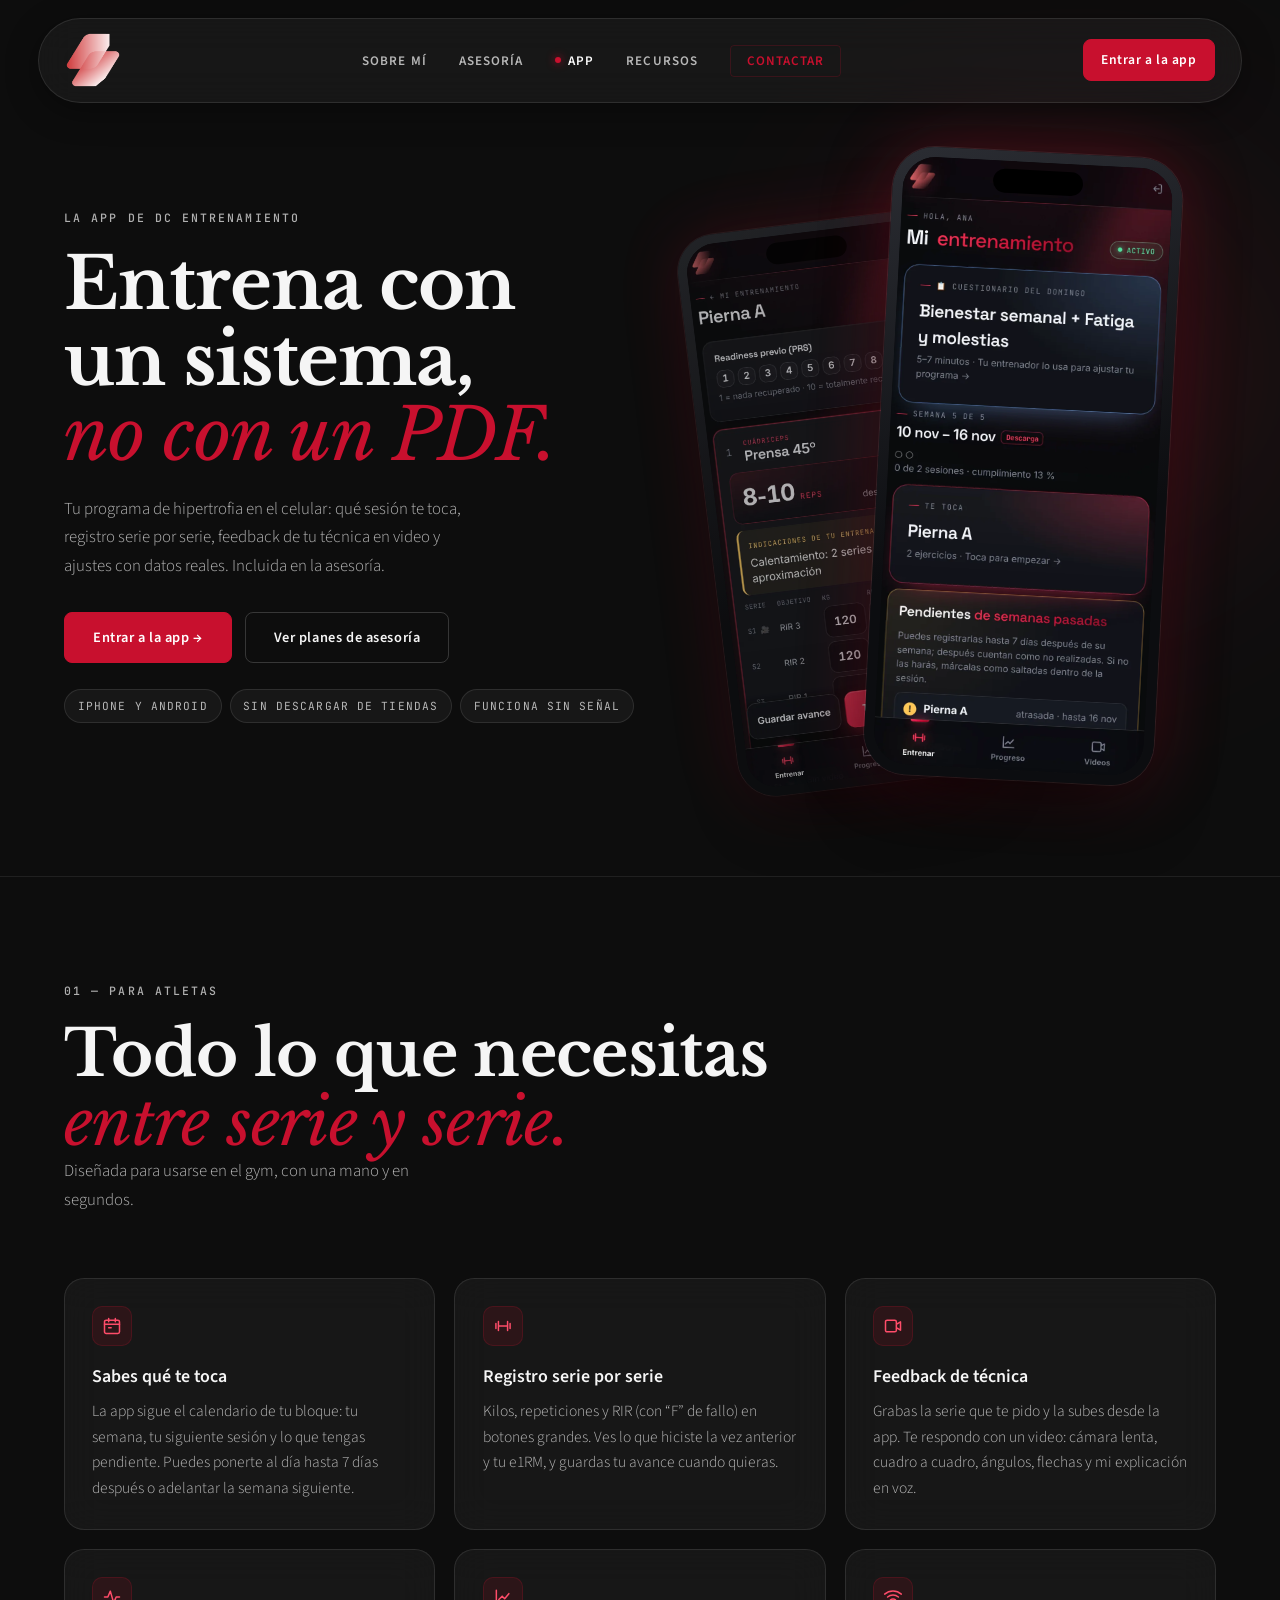
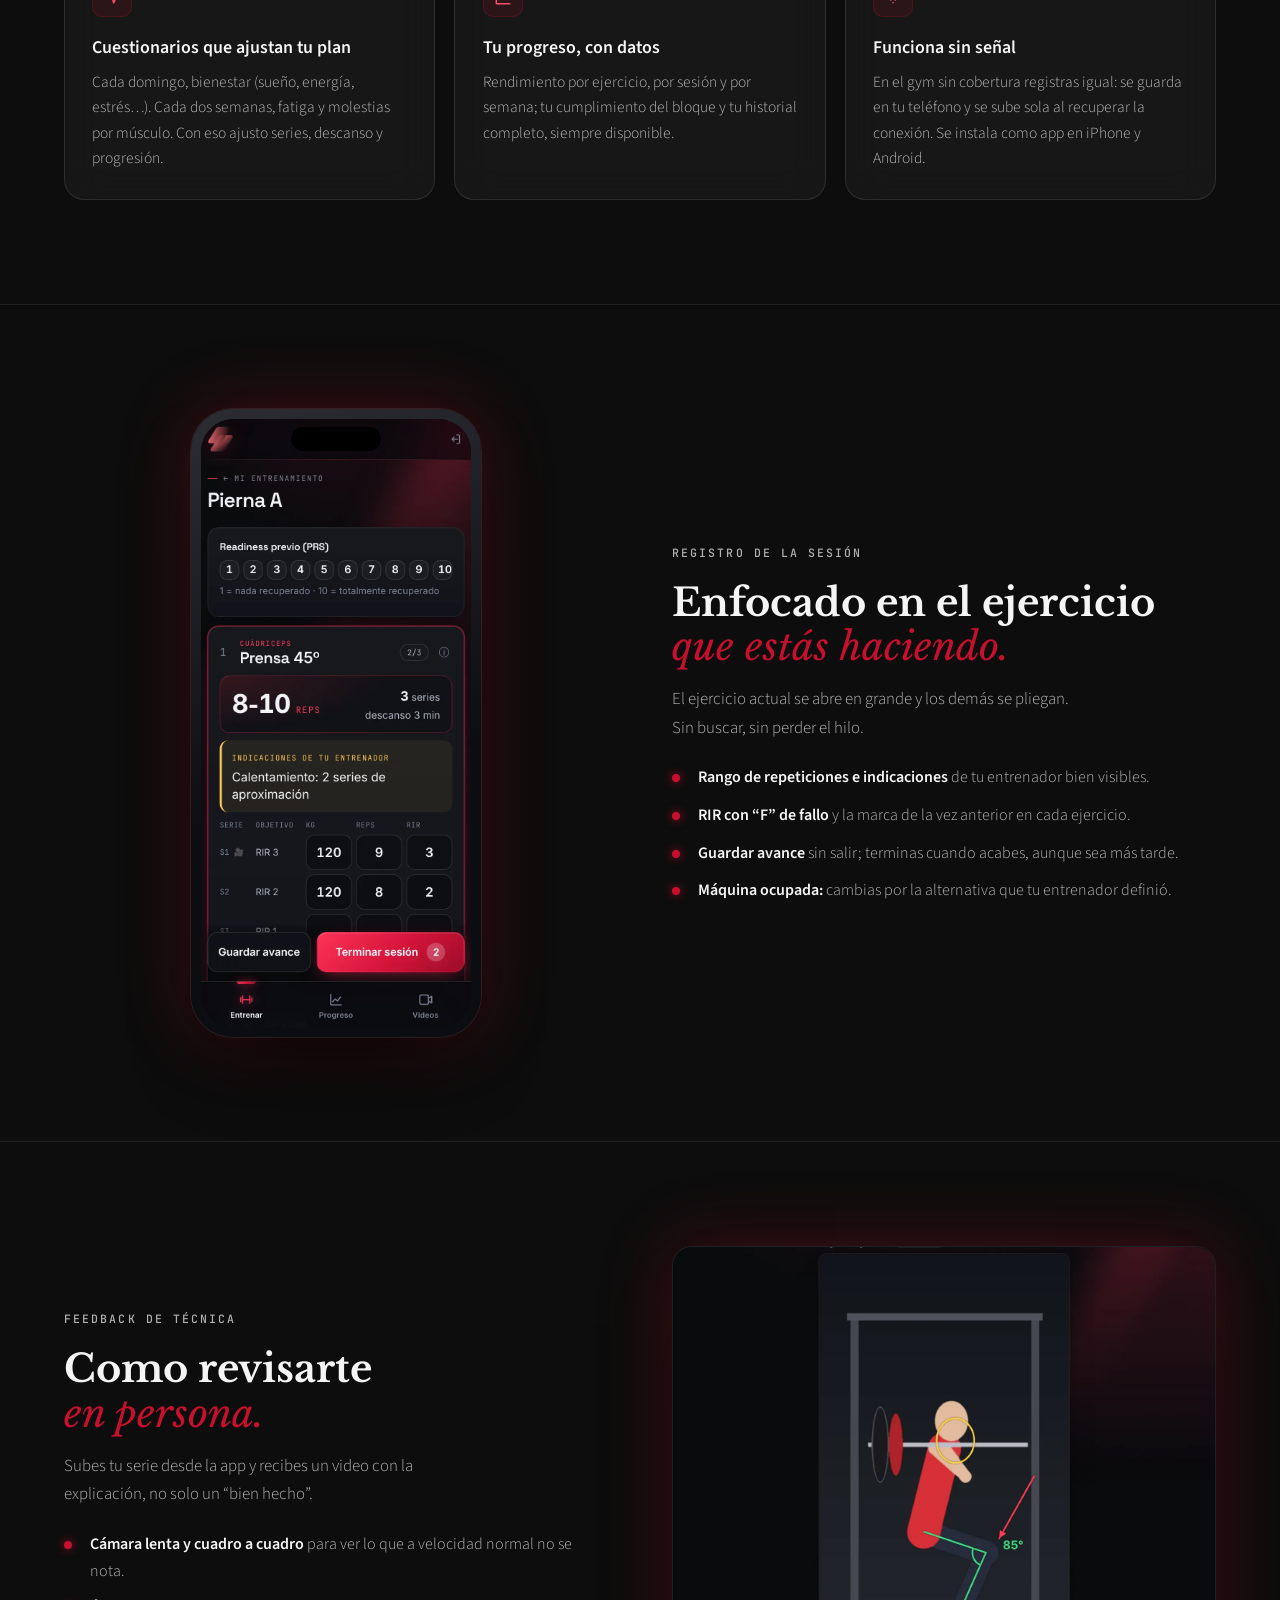
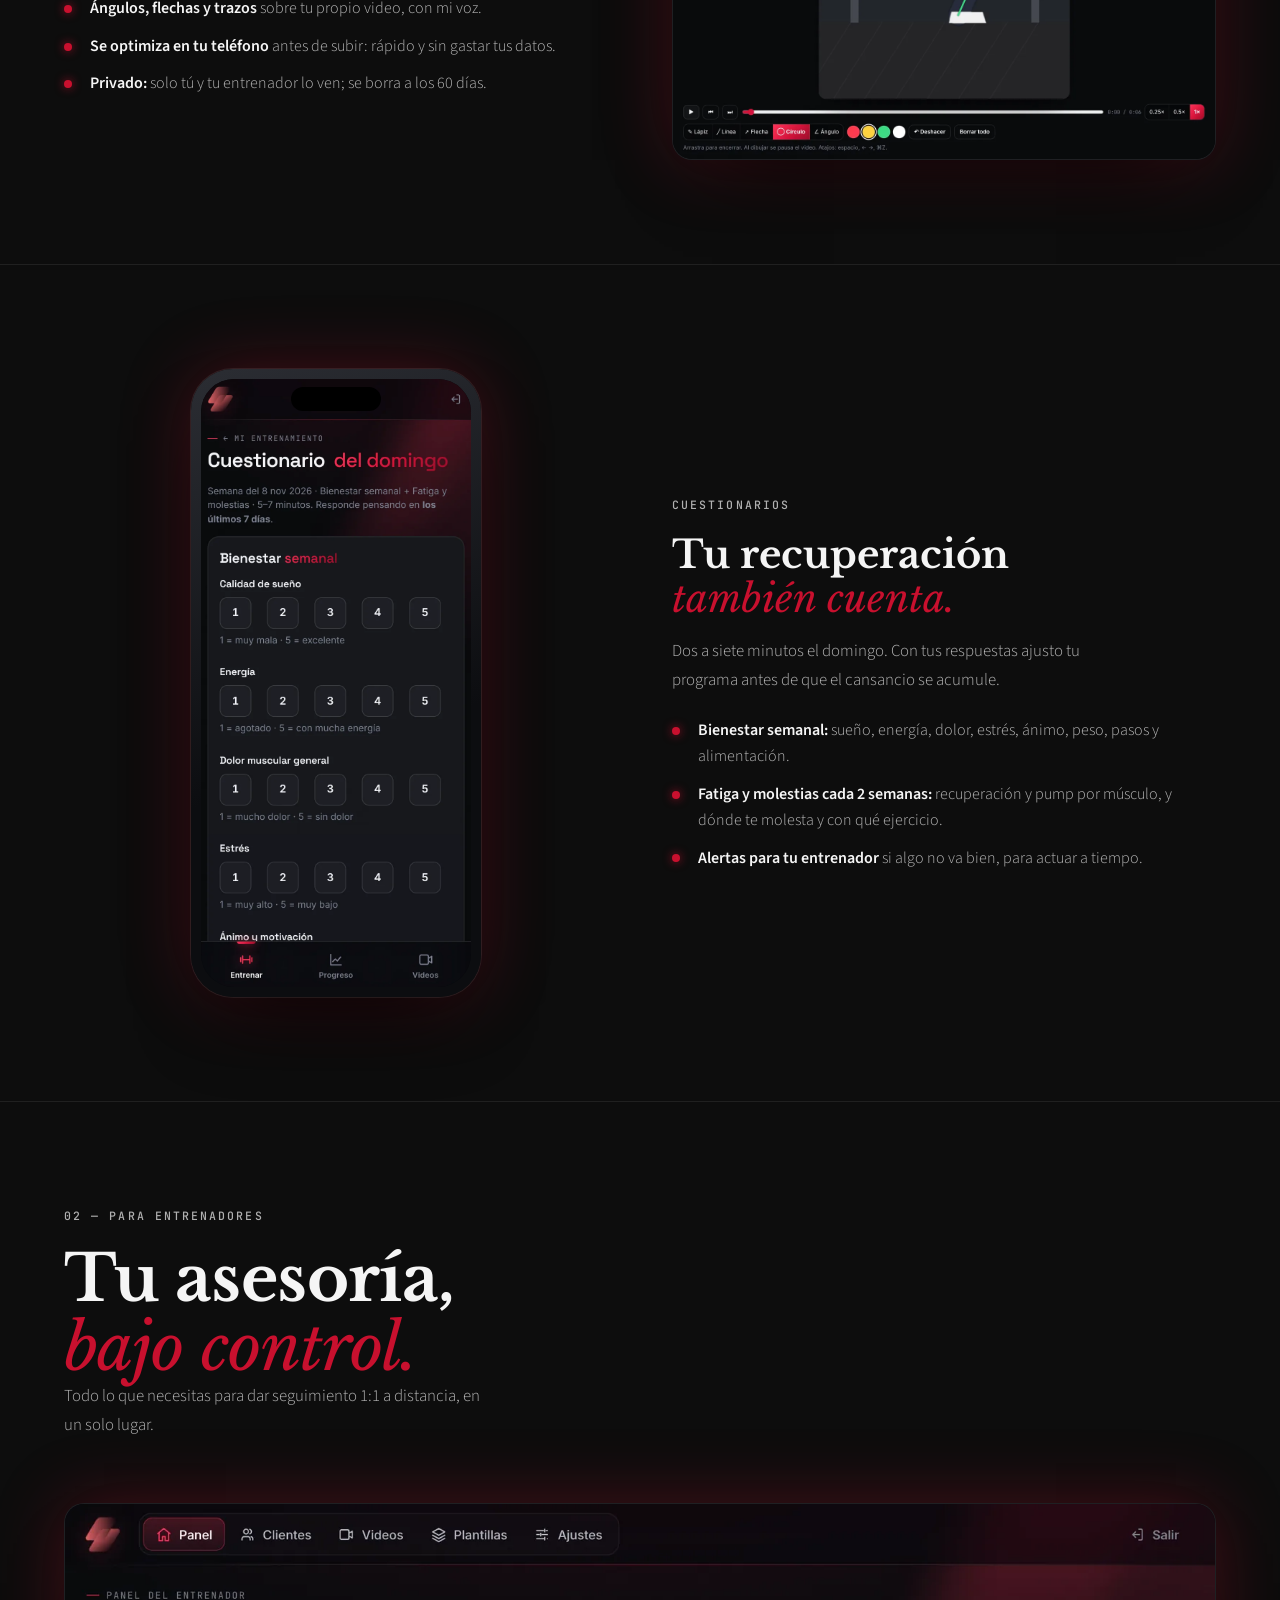
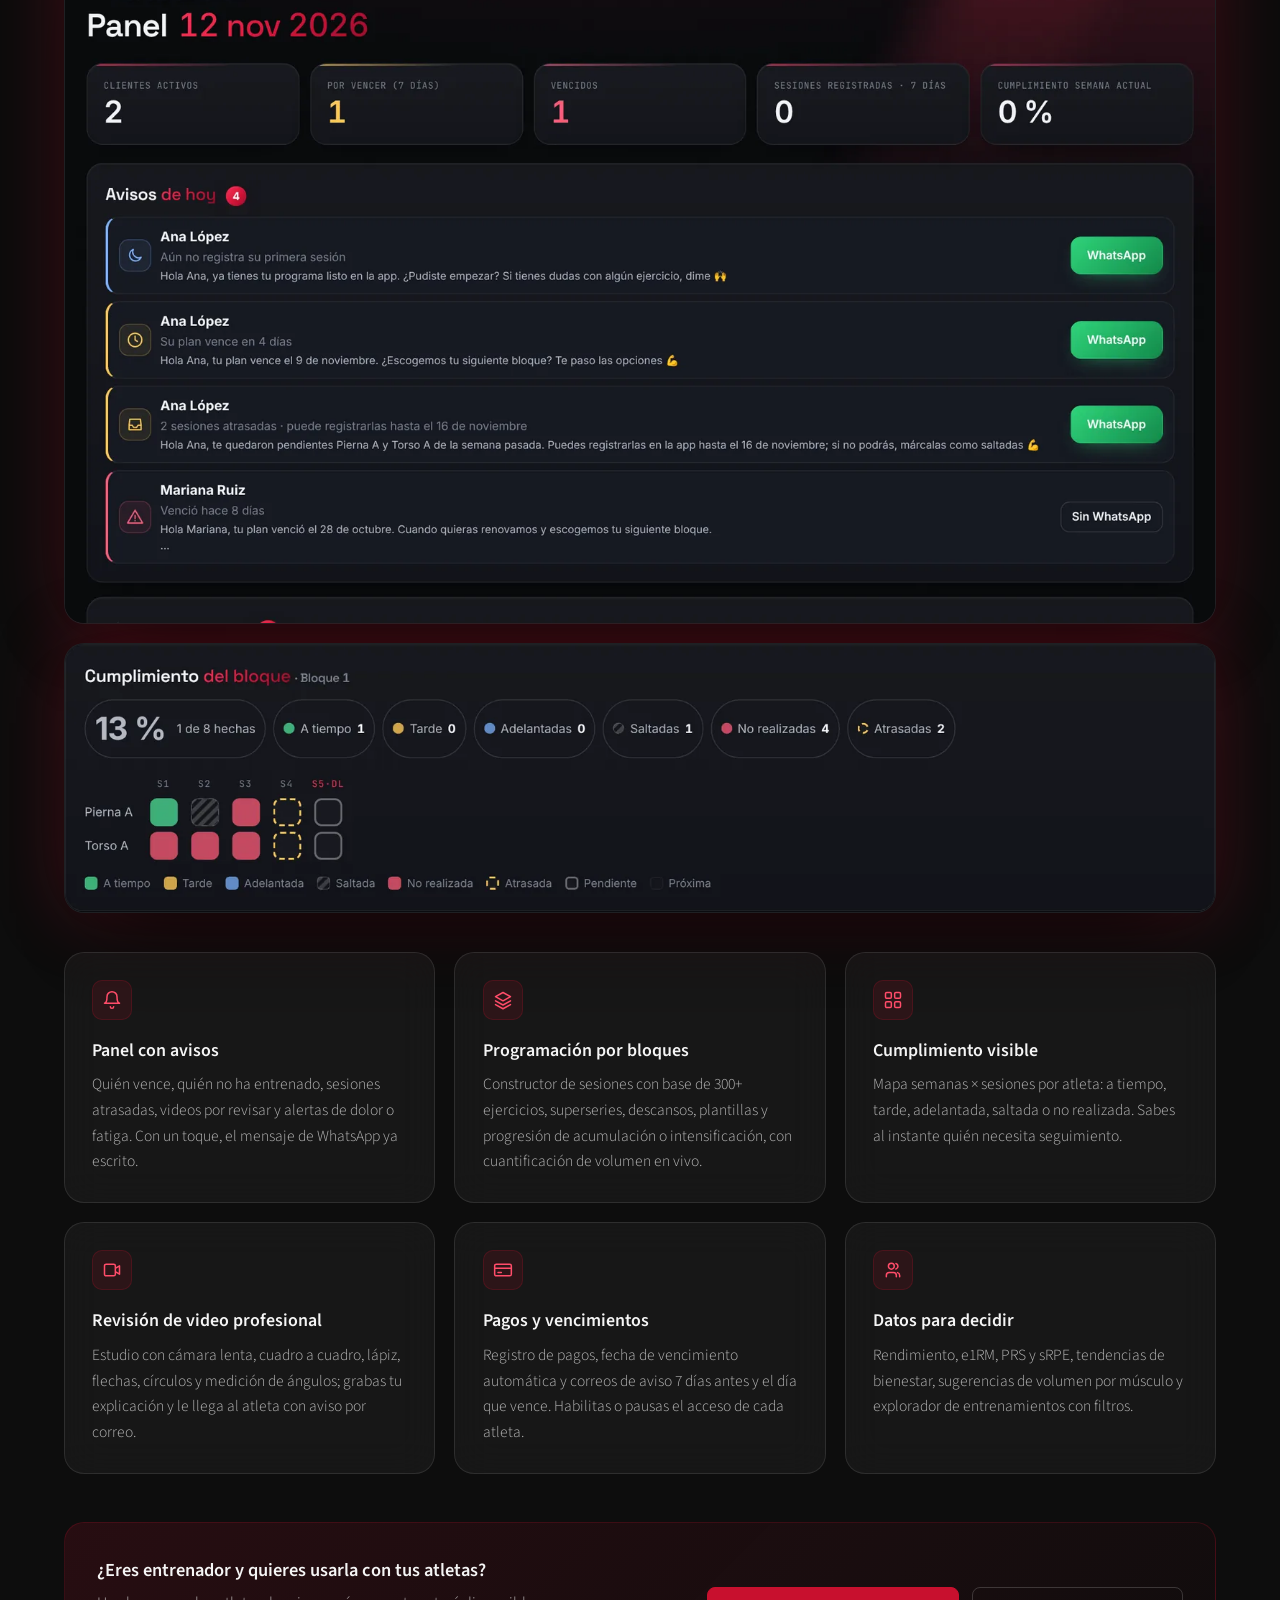
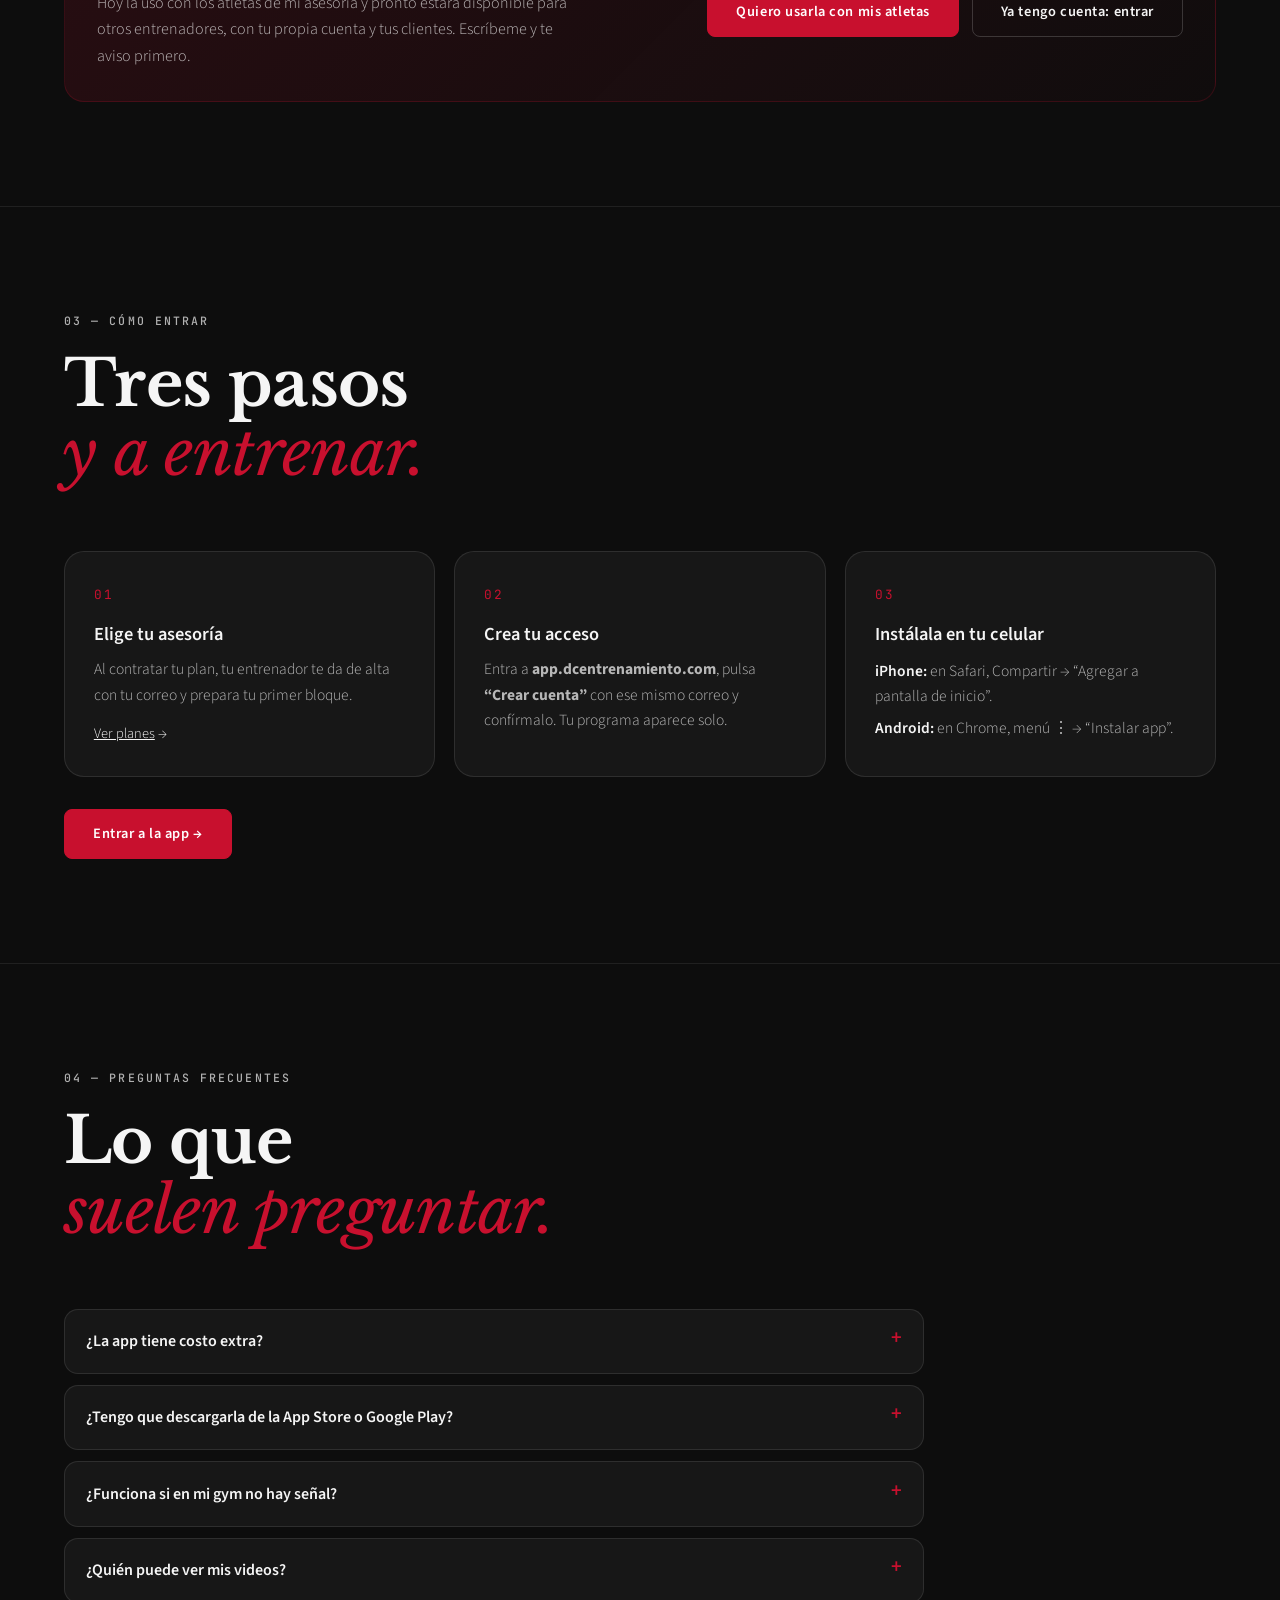
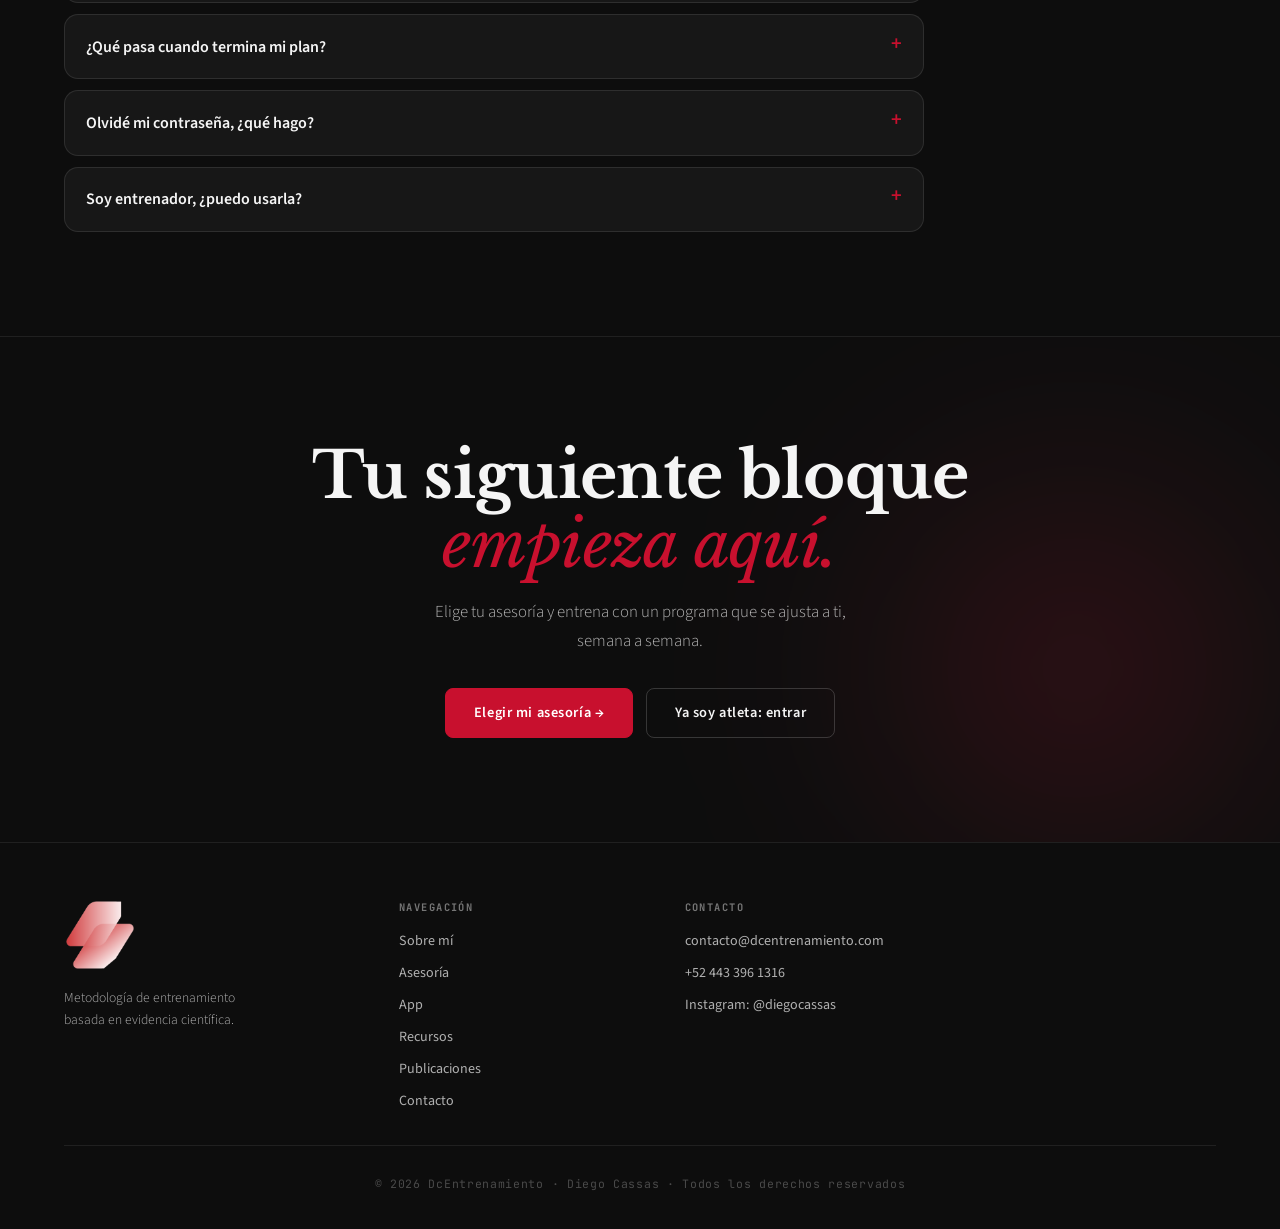
==== app.html @ dcf817b7 "Sección de la app: página app.html, sección en inicio y menú - app.html: página completa de la app (" ====
<!DOCTYPE html>
<html lang="es">
<head>
  <meta charset="UTF-8" />
  <meta name="viewport" content="width=device-width, initial-scale=1.0" />
  <title>App DC Entrenamiento — Tu programa de hipertrofia en el celular</title>
  <meta name="description" content="La app de DC Entrenamiento: tu programa de hipertrofia en el celular. Qué sesión te toca, registro serie por serie, feedback de técnica en video, cuestionarios y progreso. Incluida en la asesoría." />
  <meta property="og:title" content="App DC Entrenamiento — Tu programa, en tu bolsillo" />
  <meta property="og:description" content="Registro serie por serie, feedback de técnica en video y seguimiento con datos. Incluida en la asesoría de DC Entrenamiento." />
  <meta property="og:type" content="website" />
  <meta property="og:url" content="https://www.dcentrenamiento.com/app.html" />
  <meta property="og:image" content="https://www.dcentrenamiento.com/assets/img/app/panel.webp" />
  <link rel="icon" type="image/png" href="assets/img/favicon.png" />
  <link rel="apple-touch-icon" href="assets/img/apple-touch-icon.png" />
  <link rel="preconnect" href="https://fonts.googleapis.com" />
  <link rel="preconnect" href="https://fonts.gstatic.com" crossorigin />
  <link href="https://fonts.googleapis.com/css2?family=Libre+Baskerville:ital,wght@0,400;0,700;1,400&family=Source+Sans+3:wght@300;400;600;700&family=JetBrains+Mono:wght@400;500&display=swap" rel="stylesheet" />
  <link rel="stylesheet" href="styles.css?v=20261112" />
</head>
<body class="dcapp-page">

  <!-- ─── NAV ─── -->
  <nav class="nav" id="nav" role="navigation" aria-label="Navegación principal">
    <a href="index.html#inicio" class="nav-logo" aria-label="DcEntrenamiento inicio">
      <img src="assets/img/logo.png" alt="DcEntrenamiento" class="nav-logo-img" />
    </a>
    <ul class="nav-links" role="list">
      <li><a href="index.html#sobre" class="nav-link">Sobre mí</a></li>
      <li><a href="index.html#asesoria" class="nav-link">Asesoría</a></li>
      <li><a href="#atletas" class="nav-link nav-link--app" aria-current="page">App</a></li>
      <li><a href="index.html#recursos" class="nav-link">Recursos</a></li>
      <li><a href="index.html#contacto" class="nav-link nav-link--cta">Contactar</a></li>
    </ul>
    <div class="nav-actions">
      <a href="https://app.dcentrenamiento.com" class="btn btn--primary dcapp-nav-cta">Entrar a la app</a>
      <button class="nav-burger" aria-label="Abrir menú" aria-expanded="false" aria-controls="nav-mobile">
        <span></span><span></span><span></span>
      </button>
    </div>
  </nav>

  <div class="nav-mobile" id="nav-mobile" aria-hidden="true" role="dialog" aria-label="Menú móvil">
    <button class="nav-mobile-close" aria-label="Cerrar menú">✕</button>
    <ul role="list">
      <li><a href="https://app.dcentrenamiento.com" class="nav-mobile-link nav-mobile-link--cta">Entrar a la app</a></li>
      <li><a href="#atletas" class="nav-mobile-link">Para atletas</a></li>
      <li><a href="#entrenadores" class="nav-mobile-link">Para entrenadores</a></li>
      <li><a href="#entrar" class="nav-mobile-link">Cómo entrar</a></li>
      <li><a href="#preguntas" class="nav-mobile-link">Preguntas</a></li>
      <li><a href="index.html#asesoria" class="nav-mobile-link">Asesoría</a></li>
      <li><a href="index.html" class="nav-mobile-link">Inicio</a></li>
    </ul>
  </div>
  <div class="nav-overlay" aria-hidden="true"></div>

  <main>
    <!-- ─── HERO ─── -->
    <section class="dcapp-hero" aria-labelledby="hero-title">
      <div class="orb-bg dcapp-orb" aria-hidden="true"></div>
      <div class="dcapp-inner">
        <div>
          <p class="section-kicker">La app de DC Entrenamiento</p>
          <h1 class="dcapp-title" id="hero-title">Entrena con un sistema,<br><em>no con un PDF.</em></h1>
          <p class="section-sub">Tu programa de hipertrofia en el celular: qué sesión te toca, registro serie por serie, feedback de tu técnica en video y ajustes con datos reales. Incluida en la asesoría.</p>
          <div class="dcapp-ctas" style="margin-top:2rem">
            <a href="https://app.dcentrenamiento.com" class="btn btn--primary">Entrar a la app →</a>
            <a href="index.html#asesoria" class="btn btn--ghost">Ver planes de asesoría</a>
          </div>
          <div class="dcapp-chips" aria-label="Características">
            <span class="dcapp-chip">iPhone y Android</span>
            <span class="dcapp-chip">Sin descargar de tiendas</span>
            <span class="dcapp-chip">Funciona sin señal</span>
          </div>
        </div>
        <div class="dcapp-visual" aria-hidden="true">
          <figure class="dcapp-phone dcapp-phone--back"><img src="assets/img/app/sesion.webp" alt="" width="390" height="844" decoding="async" /></figure>
          <figure class="dcapp-phone"><img src="assets/img/app/inicio.webp" alt="" width="390" height="844" fetchpriority="high" decoding="async" /></figure>
        </div>
      </div>
    </section>

    <!-- ─── ATLETAS ─── -->
    <section class="dcapp-section" id="atletas" aria-labelledby="atletas-heading">
      <div class="dcapp-wrap">
        <div class="section-header reveal" data-reveal>
          <p class="section-kicker">01 — Para atletas</p>
          <h2 class="section-heading" id="atletas-heading">Todo lo que necesitas<br><em>entre serie y serie.</em></h2>
          <p class="section-sub">Diseñada para usarse en el gym, con una mano y en segundos.</p>
        </div>
        <div class="dcapp-grid">
          <article class="dcapp-card reveal" data-reveal><span class="dcapp-ico" aria-hidden="true"><svg viewBox="0 0 24 24" fill="none" stroke="currentColor" stroke-width="1.8" stroke-linecap="round" stroke-linejoin="round"><rect x="3" y="5" width="18" height="16" rx="2"/><path d="M16 3v4M8 3v4M3 10h18M8 14h3"/></svg></span><h3>Sabes qué te toca</h3><p>La app sigue el calendario de tu bloque: tu semana, tu siguiente sesión y lo que tengas pendiente. Puedes ponerte al día hasta 7 días después o adelantar la semana siguiente.</p></article>
          <article class="dcapp-card reveal" data-reveal><span class="dcapp-ico" aria-hidden="true"><svg viewBox="0 0 24 24" fill="none" stroke="currentColor" stroke-width="1.8" stroke-linecap="round" stroke-linejoin="round"><path d="M6.5 6.5v11M17.5 6.5v11M3.5 9v6M20.5 9v6M6.5 12h11"/></svg></span><h3>Registro serie por serie</h3><p>Kilos, repeticiones y RIR (con “F” de fallo) en botones grandes. Ves lo que hiciste la vez anterior y tu e1RM, y guardas tu avance cuando quieras.</p></article>
          <article class="dcapp-card reveal" data-reveal><span class="dcapp-ico" aria-hidden="true"><svg viewBox="0 0 24 24" fill="none" stroke="currentColor" stroke-width="1.8" stroke-linecap="round" stroke-linejoin="round"><path d="M3 7a2 2 0 0 1 2-2h9a2 2 0 0 1 2 2v10a2 2 0 0 1-2 2H5a2 2 0 0 1-2-2zM16 10l5-3v10l-5-3"/></svg></span><h3>Feedback de técnica</h3><p>Grabas la serie que te pido y la subes desde la app. Te respondo con un video: cámara lenta, cuadro a cuadro, ángulos, flechas y mi explicación en voz.</p></article>
          <article class="dcapp-card reveal" data-reveal><span class="dcapp-ico" aria-hidden="true"><svg viewBox="0 0 24 24" fill="none" stroke="currentColor" stroke-width="1.8" stroke-linecap="round" stroke-linejoin="round"><path d="M3 12h4l3-7 4 14 3-7h4"/></svg></span><h3>Cuestionarios que ajustan tu plan</h3><p>Cada domingo, bienestar (sueño, energía, estrés…). Cada dos semanas, fatiga y molestias por músculo. Con eso ajusto series, descanso y progresión.</p></article>
          <article class="dcapp-card reveal" data-reveal><span class="dcapp-ico" aria-hidden="true"><svg viewBox="0 0 24 24" fill="none" stroke="currentColor" stroke-width="1.8" stroke-linecap="round" stroke-linejoin="round"><path d="M4 20V4M4 20h16M7 15l4-4 3 3 5-6"/></svg></span><h3>Tu progreso, con datos</h3><p>Rendimiento por ejercicio, por sesión y por semana; tu cumplimiento del bloque y tu historial completo, siempre disponible.</p></article>
          <article class="dcapp-card reveal" data-reveal><span class="dcapp-ico" aria-hidden="true"><svg viewBox="0 0 24 24" fill="none" stroke="currentColor" stroke-width="1.8" stroke-linecap="round" stroke-linejoin="round"><path d="M2 8.5a15 15 0 0 1 20 0M5.5 12a10 10 0 0 1 13 0M9 15.5a5 5 0 0 1 6 0M12 19h0"/></svg></span><h3>Funciona sin señal</h3><p>En el gym sin cobertura registras igual: se guarda en tu teléfono y se sube sola al recuperar la conexión. Se instala como app en iPhone y Android.</p></article>
        </div>
      </div>
    </section>

    <!-- ─── REGISTRO ─── -->
    <section class="dcapp-section" aria-labelledby="registro-heading">
      <div class="dcapp-wrap dcapp-split">
        <div class="dcapp-center reveal" data-reveal>
          <figure class="dcapp-phone"><img src="assets/img/app/sesion.webp" alt="Registro de una sesión: rango de 8 a 10 repeticiones, indicaciones del entrenador y series con kilos, repeticiones y RIR" width="390" height="844" loading="lazy" decoding="async" /></figure>
        </div>
        <div class="reveal" data-reveal>
          <p class="section-kicker">Registro de la sesión</p>
          <h3 id="registro-heading">Enfocado en el ejercicio<br><em>que estás haciendo.</em></h3>
          <p class="section-sub">El ejercicio actual se abre en grande y los demás se pliegan. Sin buscar, sin perder el hilo.</p>
          <ul class="dcapp-list">
            <li><strong>Rango de repeticiones e indicaciones</strong> de tu entrenador bien visibles.</li>
            <li><strong>RIR con “F” de fallo</strong> y la marca de la vez anterior en cada ejercicio.</li>
            <li><strong>Guardar avance</strong> sin salir; terminas cuando acabes, aunque sea más tarde.</li>
            <li><strong>Máquina ocupada:</strong> cambias por la alternativa que tu entrenador definió.</li>
          </ul>
        </div>
      </div>
    </section>

    <!-- ─── VIDEO ─── -->
    <section class="dcapp-section" aria-labelledby="video-heading">
      <div class="dcapp-wrap dcapp-split dcapp-split--rev">
        <div class="reveal" data-reveal>
          <figure class="dcapp-shot"><img src="assets/img/app/estudio.webp" alt="Estudio de revisión de video con ángulo de rodilla de 85 grados, flecha y círculo dibujados sobre una sentadilla" width="1400" height="1323" loading="lazy" decoding="async" /></figure>
        </div>
        <div class="reveal" data-reveal>
          <p class="section-kicker">Feedback de técnica</p>
          <h3 id="video-heading">Como revisarte<br><em>en persona.</em></h3>
          <p class="section-sub">Subes tu serie desde la app y recibes un video con la explicación, no solo un “bien hecho”.</p>
          <ul class="dcapp-list">
            <li><strong>Cámara lenta y cuadro a cuadro</strong> para ver lo que a velocidad normal no se nota.</li>
            <li><strong>Ángulos, flechas y trazos</strong> sobre tu propio video, con mi voz.</li>
            <li><strong>Se optimiza en tu teléfono</strong> antes de subir: rápido y sin gastar tus datos.</li>
            <li><strong>Privado:</strong> solo tú y tu entrenador lo ven; se borra a los 60 días.</li>
          </ul>
        </div>
      </div>
    </section>

    <!-- ─── CUESTIONARIOS ─── -->
    <section class="dcapp-section" aria-labelledby="quest-heading">
      <div class="dcapp-wrap dcapp-split">
        <div class="dcapp-center reveal" data-reveal>
          <figure class="dcapp-phone"><img src="assets/img/app/cuestionario.webp" alt="Cuestionario de bienestar semanal con escalas de sueño, energía, dolor y estrés" width="390" height="844" loading="lazy" decoding="async" /></figure>
        </div>
        <div class="reveal" data-reveal>
          <p class="section-kicker">Cuestionarios</p>
          <h3 id="quest-heading">Tu recuperación<br><em>también cuenta.</em></h3>
          <p class="section-sub">Dos a siete minutos el domingo. Con tus respuestas ajusto tu programa antes de que el cansancio se acumule.</p>
          <ul class="dcapp-list">
            <li><strong>Bienestar semanal:</strong> sueño, energía, dolor, estrés, ánimo, peso, pasos y alimentación.</li>
            <li><strong>Fatiga y molestias cada 2 semanas:</strong> recuperación y pump por músculo, y dónde te molesta y con qué ejercicio.</li>
            <li><strong>Alertas para tu entrenador</strong> si algo no va bien, para actuar a tiempo.</li>
          </ul>
        </div>
      </div>
    </section>

    <!-- ─── ENTRENADORES ─── -->
    <section class="dcapp-section" id="entrenadores" aria-labelledby="coach-heading">
      <div class="dcapp-wrap">
        <div class="section-header reveal" data-reveal>
          <p class="section-kicker">02 — Para entrenadores</p>
          <h2 class="section-heading" id="coach-heading">Tu asesoría,<br><em>bajo control.</em></h2>
          <p class="section-sub">Todo lo que necesitas para dar seguimiento 1:1 a distancia, en un solo lugar.</p>
        </div>
        <figure class="dcapp-shot reveal" data-reveal><img src="assets/img/app/panel.webp" alt="Panel del entrenador con indicadores y avisos de hoy: planes por vencer, sesiones atrasadas y botones de WhatsApp" width="1600" height="1000" loading="lazy" decoding="async" /></figure>
        <figure class="dcapp-shot reveal" data-reveal><img src="assets/img/app/cumplimiento.webp" alt="Mapa de cumplimiento del bloque por semanas y sesiones" width="1600" height="373" loading="lazy" decoding="async" /></figure>
        <div class="dcapp-grid" style="margin-top:2.4rem">
          <article class="dcapp-card reveal" data-reveal><span class="dcapp-ico" aria-hidden="true"><svg viewBox="0 0 24 24" fill="none" stroke="currentColor" stroke-width="1.8" stroke-linecap="round" stroke-linejoin="round"><path d="M6 8a6 6 0 1 1 12 0c0 7 3 8 3 8H3s3-1 3-8M10 20a2 2 0 0 0 4 0"/></svg></span><h3>Panel con avisos</h3><p>Quién vence, quién no ha entrenado, sesiones atrasadas, videos por revisar y alertas de dolor o fatiga. Con un toque, el mensaje de WhatsApp ya escrito.</p></article>
          <article class="dcapp-card reveal" data-reveal><span class="dcapp-ico" aria-hidden="true"><svg viewBox="0 0 24 24" fill="none" stroke="currentColor" stroke-width="1.8" stroke-linecap="round" stroke-linejoin="round"><path d="m12 3 9 5-9 5-9-5 9-5M3 13l9 5 9-5M3 17.5l9 5 9-5"/></svg></span><h3>Programación por bloques</h3><p>Constructor de sesiones con base de 300+ ejercicios, superseries, descansos, plantillas y progresión de acumulación o intensificación, con cuantificación de volumen en vivo.</p></article>
          <article class="dcapp-card reveal" data-reveal><span class="dcapp-ico" aria-hidden="true"><svg viewBox="0 0 24 24" fill="none" stroke="currentColor" stroke-width="1.8" stroke-linecap="round" stroke-linejoin="round"><rect x="3" y="3" width="7" height="7" rx="1.5"/><rect x="14" y="3" width="7" height="7" rx="1.5"/><rect x="3" y="14" width="7" height="7" rx="1.5"/><rect x="14" y="14" width="7" height="7" rx="1.5"/></svg></span><h3>Cumplimiento visible</h3><p>Mapa semanas × sesiones por atleta: a tiempo, tarde, adelantada, saltada o no realizada. Sabes al instante quién necesita seguimiento.</p></article>
          <article class="dcapp-card reveal" data-reveal><span class="dcapp-ico" aria-hidden="true"><svg viewBox="0 0 24 24" fill="none" stroke="currentColor" stroke-width="1.8" stroke-linecap="round" stroke-linejoin="round"><path d="M3 7a2 2 0 0 1 2-2h9a2 2 0 0 1 2 2v10a2 2 0 0 1-2 2H5a2 2 0 0 1-2-2zM16 10l5-3v10l-5-3"/></svg></span><h3>Revisión de video profesional</h3><p>Estudio con cámara lenta, cuadro a cuadro, lápiz, flechas, círculos y medición de ángulos; grabas tu explicación y le llega al atleta con aviso por correo.</p></article>
          <article class="dcapp-card reveal" data-reveal><span class="dcapp-ico" aria-hidden="true"><svg viewBox="0 0 24 24" fill="none" stroke="currentColor" stroke-width="1.8" stroke-linecap="round" stroke-linejoin="round"><rect x="2" y="5" width="20" height="14" rx="2"/><path d="M2 10h20M6 15h4"/></svg></span><h3>Pagos y vencimientos</h3><p>Registro de pagos, fecha de vencimiento automática y correos de aviso 7 días antes y el día que vence. Habilitas o pausas el acceso de cada atleta.</p></article>
          <article class="dcapp-card reveal" data-reveal><span class="dcapp-ico" aria-hidden="true"><svg viewBox="0 0 24 24" fill="none" stroke="currentColor" stroke-width="1.8" stroke-linecap="round" stroke-linejoin="round"><path d="M16 20v-1.5a3.5 3.5 0 0 0-3.5-3.5h-5A3.5 3.5 0 0 0 4 18.5V20M10 11a3.5 3.5 0 1 0 0-7 3.5 3.5 0 0 0 0 7M20 20v-1.5a3.5 3.5 0 0 0-2.5-3.35M15.5 4.15a3.5 3.5 0 0 1 0 6.7"/></svg></span><h3>Datos para decidir</h3><p>Rendimiento, e1RM, PRS y sRPE, tendencias de bienestar, sugerencias de volumen por músculo y explorador de entrenamientos con filtros.</p></article>
        </div>
        <div class="dcapp-callout reveal" data-reveal>
          <div>
            <strong>¿Eres entrenador y quieres usarla con tus atletas?</strong>
            <p>Hoy la uso con los atletas de mi asesoría y pronto estará disponible para otros entrenadores, con tu propia cuenta y tus clientes. Escríbeme y te aviso primero.</p>
          </div>
          <div class="dcapp-ctas">
            <a href="https://wa.me/524433961316?text=Hola%20Diego%2C%20soy%20entrenador%20y%20me%20interesa%20usar%20la%20app%20DC%20Entrenamiento%20con%20mis%20atletas." class="btn btn--primary" target="_blank" rel="noopener">Quiero usarla con mis atletas</a>
            <a href="https://app.dcentrenamiento.com" class="btn btn--ghost">Ya tengo cuenta: entrar</a>
          </div>
        </div>
      </div>
    </section>

    <!-- ─── CÓMO ENTRAR ─── -->
    <section class="dcapp-section" id="entrar" aria-labelledby="entrar-heading">
      <div class="dcapp-wrap">
        <div class="section-header reveal" data-reveal>
          <p class="section-kicker">03 — Cómo entrar</p>
          <h2 class="section-heading" id="entrar-heading">Tres pasos<br><em>y a entrenar.</em></h2>
        </div>
        <div class="dcapp-steps">
          <div class="dcapp-step reveal" data-reveal>
            <h3>Elige tu asesoría</h3>
            <p>Al contratar tu plan, tu entrenador te da de alta con tu correo y prepara tu primer bloque.</p>
            <p style="margin-top:.8rem"><a href="index.html#asesoria" class="dcapp-note" style="color:var(--ink)"><u>Ver planes</u> →</a></p>
          </div>
          <div class="dcapp-step reveal" data-reveal>
            <h3>Crea tu acceso</h3>
            <p>Entra a <strong>app.dcentrenamiento.com</strong>, pulsa <strong>“Crear cuenta”</strong> con ese mismo correo y confírmalo. Tu programa aparece solo.</p>
          </div>
          <div class="dcapp-step reveal" data-reveal>
            <h3>Instálala en tu celular</h3>
            <ul>
              <li><strong>iPhone:</strong> en Safari, Compartir → “Agregar a pantalla de inicio”.</li>
              <li><strong>Android:</strong> en Chrome, menú ⋮ → “Instalar app”.</li>
            </ul>
          </div>
        </div>
        <div class="dcapp-ctas reveal" data-reveal style="margin-top:2rem">
          <a href="https://app.dcentrenamiento.com" class="btn btn--primary">Entrar a la app →</a>
        </div>
      </div>
    </section>

    <!-- ─── PREGUNTAS ─── -->
    <section class="dcapp-section" id="preguntas" aria-labelledby="faq-heading">
      <div class="dcapp-wrap">
        <div class="section-header reveal" data-reveal>
          <p class="section-kicker">04 — Preguntas frecuentes</p>
          <h2 class="section-heading" id="faq-heading">Lo que<br><em>suelen preguntar.</em></h2>
        </div>
        <div class="dcapp-faq reveal" data-reveal>
          <details><summary>¿La app tiene costo extra?</summary><p>No. Está incluida en los planes de asesoría (Fase Inicial y Programa Completo) mientras tu plan esté activo.</p></details>
          <details><summary>¿Tengo que descargarla de la App Store o Google Play?</summary><p>No. Entras desde el navegador en app.dcentrenamiento.com y la instalas en tu pantalla de inicio; se abre como cualquier app y se actualiza sola.</p></details>
          <details><summary>¿Funciona si en mi gym no hay señal?</summary><p>Sí. Tu registro se guarda en el teléfono y se sube automáticamente cuando recuperas conexión. Para subir videos sí necesitas internet (mejor con Wi-Fi).</p></details>
          <details><summary>¿Quién puede ver mis videos?</summary><p>Solo tú y tu entrenador. Se guardan cifrados en tránsito, con enlaces temporales, y se borran automáticamente a los 60 días; las notas escritas se conservan.</p></details>
          <details><summary>¿Qué pasa cuando termina mi plan?</summary><p>Conservas tu historial, tus gráficas y tus feedbacks. Para registrar sesiones nuevas renuevas tu plan: la app te muestra los planes y cómo pagar.</p></details>
          <details><summary>Olvidé mi contraseña, ¿qué hago?</summary><p>En la pantalla de entrada pulsa “Olvidé mi contraseña” y te llega un correo para crear una nueva.</p></details>
          <details><summary>Soy entrenador, ¿puedo usarla?</summary><p>Pronto. Escríbeme por WhatsApp desde la sección “Para entrenadores” y te aviso en cuanto abra cuentas para otros entrenadores.</p></details>
        </div>
      </div>
    </section>

    <!-- ─── CIERRE ─── -->
    <section class="dcapp-section dcapp-final" aria-labelledby="final-heading">
      <div class="orb-bg dcapp-orb" aria-hidden="true"></div>
      <div class="dcapp-wrap reveal" data-reveal>
        <h2 class="section-heading" id="final-heading">Tu siguiente bloque<br><em>empieza aquí.</em></h2>
        <p class="section-sub">Elige tu asesoría y entrena con un programa que se ajusta a ti, semana a semana.</p>
        <div class="dcapp-ctas">
          <a href="index.html#asesoria" class="btn btn--primary">Elegir mi asesoría →</a>
          <a href="https://app.dcentrenamiento.com" class="btn btn--ghost">Ya soy atleta: entrar</a>
        </div>
      </div>
    </section>
  </main>

  <footer class="footer" role="contentinfo">
    <div class="footer-inner">
      <div class="footer-brand">
        <img src="assets/img/logo.png" alt="DcEntrenamiento" class="footer-logo-img" />
        <p>Metodología de entrenamiento<br>basada en evidencia científica.</p>
      </div>
      <nav class="footer-nav" aria-label="Navegación pie de página">
        <strong>Navegación</strong>
        <a href="index.html#sobre">Sobre mí</a>
        <a href="index.html#asesoria">Asesoría</a>
        <a href="app.html">App</a>
        <a href="index.html#recursos">Recursos</a>
        <a href="index.html#blog">Publicaciones</a>
        <a href="index.html#contacto">Contacto</a>
      </nav>
      <div class="footer-contact">
        <strong>Contacto</strong>
        <a href="mailto:contacto@dcentrenamiento.com">contacto@dcentrenamiento.com</a>
        <a href="tel:+524433961316">+52 443 396 1316</a>
        <a href="https://www.instagram.com/diegocassas/" target="_blank" rel="noopener">Instagram: @diegocassas</a>
      </div>
    </div>
    <div class="footer-bottom">
      <small>© 2026 DcEntrenamiento · Diego Cassas · Todos los derechos reservados</small>
    </div>
  </footer>

  <script>
    (function () {
      var local = location.hostname === "localhost" || location.hostname === "127.0.0.1";
      window.DC_CONFIG = { apiBase: local ? "http://localhost:8000" : "https://api.dcentrenamiento.com" };
    })();
  </script>
  <script defer src="lib/gsap.min.js"></script>
  <script defer src="lib/ScrollTrigger.min.js"></script>
  <script defer src="lib/manifest.js"></script>
  <script defer src="main.js?v=20260910"></script>
</body>
</html>
---- styles.css ----
/* ═══════════════════════════════════════════
   DcEntrenamiento — Identidad: Rojo · Negro · Blanco · Gris
   Tipografía: Libre Baskerville (display) + Source Sans 3 (cuerpo)
   ═══════════════════════════════════════════ */

/* ─── TOKENS ─── */
:root {
  /* Paleta principal */
  --negro:      #0d0d0d;
  --negro-2:    #141414;
  --negro-3:    #1c1c1c;
  --gris-oscuro:#2a2a2a;
  --gris-medio: #4a4a4a;
  --gris:       #767676;
  --gris-claro: #b0b0b0;
  --blanco:     #f5f5f5;
  --blanco-puro:#ffffff;
  --rojo:       #c8102e;   /* rojo DC principal */
  --rojo-2:     #a30d25;   /* rojo oscuro hover */
  --rojo-suave: rgba(200,16,46,0.12);

  /* Semánticos */
  --bg:         var(--negro);
  --bg-2:       var(--negro-2);
  --bg-3:       var(--negro-3);
  --ink:        var(--blanco);
  --ink-soft:   rgba(245,245,245,0.72);
  --ink-mute:   rgba(245,245,245,0.38);
  --accent:     var(--rojo);
  --accent-hover: var(--rojo-2);
  --line:       rgba(245,245,245,0.08);
  --line-rojo:  rgba(200,16,46,0.2);

  --radius:      8px;
  --radius-lg:   20px;
  --radius-full: 999px;
  --ease-out:   cubic-bezier(0.16,1,0.3,1);

  /* ─── Superficies de vidrio (glass) ─── */
  --glass-bg:        rgba(245,245,245,0.045);
  --glass-bg-strong: rgba(13,13,13,0.82);
  --glass-border:    rgba(245,245,245,0.1);
  --glass-blur:      18px;
  --glass-shadow:    0 8px 32px rgba(0,0,0,0.35);

  /* ─── Orbes de gradiente (glow rojo/negro) ─── */
  --orb-rojo:   rgba(200,16,46,0.38);
  --orb-ambar:  rgba(150,55,20,0.22);
  --glow-rojo:  0 0 70px rgba(200,16,46,0.3);
}

/* ─── RESET ─── */
*, *::before, *::after { box-sizing: border-box; margin: 0; padding: 0; }
html {
  overflow-x: clip;
  scroll-behavior: smooth;
  color-scheme: dark;
  font-size: 16px;
}
@media (prefers-reduced-motion: reduce) { html { scroll-behavior: auto; } }

body {
  background: var(--bg);
  color: var(--ink);
  font-family: 'Source Sans 3', 'Helvetica Neue', Arial, sans-serif;
  font-size: 1rem;
  font-weight: 400;
  line-height: 1.65;
  overflow-x: clip;
}

img { display: block; max-width: 100%; height: auto; }
a { color: inherit; text-decoration: none; }
ul, ol { list-style: none; }
button { cursor: pointer; border: none; background: none; font: inherit; }

/* ─── TIPOGRAFÍA GLOBAL ─── */
/* Display: Libre Baskerville — serif científico-editorial */
.section-heading {
  font-family: 'Libre Baskerville', Georgia, serif;
  font-size: clamp(2.4rem, 5vw, 4.2rem);
  font-weight: 700;
  line-height: 1.08;
  letter-spacing: -0.01em;
  text-wrap: balance;
}
.section-heading em {
  font-style: italic;
  color: var(--rojo);
  font-weight: 400;
}
.section-kicker {
  font-family: 'JetBrains Mono', 'Courier New', monospace;
  font-size: 0.72rem;
  font-weight: 500;
  letter-spacing: 0.18em;
  text-transform: uppercase;
  color: var(--gris-claro);
  margin-bottom: 1.2rem;
}
.section-sub {
  color: var(--ink-soft);
  font-size: 1.05rem;
  line-height: 1.7;
  max-width: 52ch;
  font-weight: 300;
}

/* ─── REVEAL ─── */
.reveal { opacity: 0; transform: translateY(28px); transition: opacity 0.65s var(--ease-out), transform 0.65s var(--ease-out); }
.reveal.is-visible { opacity: 1; transform: none; }
.reveal[data-split] { opacity: 1; transform: none; }

/* ─── BOTONES ─── */
.btn {
  display: inline-flex; align-items: center; gap: 0.5rem;
  padding: 0.78rem 1.75rem;
  font-family: 'Source Sans 3', sans-serif;
  font-size: 0.9rem; font-weight: 600; letter-spacing: 0.04em;
  border-radius: var(--radius);
  transition: background 0.2s, color 0.2s, border-color 0.2s, transform 0.2s var(--ease-out), box-shadow 0.2s;
  white-space: nowrap;
  cursor: pointer;
}
.btn:active { transform: scale(0.97) !important; }

.btn--primary {
  background: var(--rojo);
  color: var(--blanco-puro);
  border: 1px solid var(--rojo);
}
.btn--primary:hover { background: var(--rojo-2); border-color: var(--rojo-2); transform: translateY(-2px); box-shadow: 0 6px 24px rgba(200,16,46,0.35); }

.btn--ghost {
  background: transparent;
  color: var(--ink);
  border: 1px solid rgba(245,245,245,0.18);
}
.btn--ghost:hover { border-color: var(--rojo); color: var(--rojo); transform: translateY(-2px); }

.btn--service {
  background: transparent;
  color: var(--blanco);
  border: 1px solid var(--line);
  width: 100%; justify-content: center;
  margin-top: auto;
}
.btn--service:hover { border-color: var(--rojo); color: var(--rojo); transform: translateY(-2px); }

.btn--service-mentoria {
  background: transparent;
  color: var(--rojo);
  border: 1px solid var(--line-rojo);
  width: 100%; justify-content: center;
  margin-top: auto;
}
.btn--service-mentoria:hover { background: var(--rojo-suave); border-color: var(--rojo); transform: translateY(-2px); }

.btn--download {
  background: transparent;
  color: var(--rojo);
  border: 1px solid var(--line-rojo);
  font-family: 'JetBrains Mono', monospace;
  font-size: 0.78rem; letter-spacing: 0.05em;
  padding: 0.65rem 1.2rem;
}
.btn--download:hover { background: var(--rojo-suave); transform: translateY(-2px); }

.btn--full { width: 100%; justify-content: center; }

/* ─── SUPERFICIES DE VIDRIO (reutilizable) ─── */
.glass-panel {
  background: var(--glass-bg);
  backdrop-filter: blur(var(--glass-blur));
  -webkit-backdrop-filter: blur(var(--glass-blur));
  border: 1px solid var(--glass-border);
  border-radius: var(--radius-lg);
  box-shadow: var(--glass-shadow);
}
.badge-pill {
  display: inline-flex; align-items: center;
  background: var(--glass-bg);
  backdrop-filter: blur(var(--glass-blur));
  -webkit-backdrop-filter: blur(var(--glass-blur));
  border: 1px solid var(--glass-border);
  border-radius: var(--radius-full);
  padding: 0.55rem 1.1rem;
}

/* ─── ORBES DE FONDO (decorativos) ─── */
.orb-bg {
  position: absolute; z-index: 1; pointer-events: none;
  border-radius: 50%;
  filter: blur(90px);
  mix-blend-mode: screen;
}
@keyframes floatY {
  0%,100% { transform: translateY(0); }
  50%     { transform: translateY(-14px); }
}

/* ─── DOT ANIMADO ─── */
.kicker-dot {
  display: inline-block; width: 6px; height: 6px;
  background: var(--rojo); border-radius: 50%;
  margin-right: 0.6rem; vertical-align: middle;
  animation: dotPulse 2.2s ease-in-out infinite;
}
@keyframes dotPulse { 0%,100%{opacity:1;transform:scale(1);} 50%{opacity:0.4;transform:scale(0.65);} }

/* ─── NAV ─── */
.nav {
  position: fixed; top: 1.1rem; left: 3vw; right: 3vw; z-index: 100;
  display: flex; align-items: center; justify-content: space-between;
  padding: 0.85rem 1.6rem;
  border-radius: var(--radius-full);
  background: var(--glass-bg);
  backdrop-filter: blur(var(--glass-blur));
  -webkit-backdrop-filter: blur(var(--glass-blur));
  border: 1px solid var(--glass-border);
  box-shadow: var(--glass-shadow);
  transition: background 0.35s, border-color 0.35s, box-shadow 0.35s, top 0.35s, padding 0.35s;
}
.nav.is-scrolled {
  top: 0.7rem;
  padding: 0.65rem 1.6rem;
  background: var(--glass-bg-strong);
  border-color: rgba(245,245,245,0.14);
  box-shadow: 0 12px 36px rgba(0,0,0,0.5);
}
.nav-logo { display: flex; align-items: center; }
.nav-logo-img { height: 56px; width: auto; transition: transform .3s ease; }
.nav-logo:hover .nav-logo-img { transform: scale(1.06); }
.nav-links { display: flex; align-items: center; gap: 2rem; }
.nav-link {
  font-size: 0.82rem; font-weight: 600; letter-spacing: 0.08em; text-transform: uppercase;
  color: var(--ink-soft); transition: color 0.2s;
  position: relative;
}
.nav-link::after {
  content: ''; position: absolute; bottom: -3px; left: 0; right: 0;
  height: 1px; background: var(--rojo);
  transform: scaleX(0); transition: transform 0.25s var(--ease-out); transform-origin: left;
}
.nav-link:hover { color: var(--ink); }
.nav-link:hover::after { transform: scaleX(1); }
.nav-link--cta {
  color: var(--rojo); border: 1px solid var(--line-rojo);
  padding: 0.38rem 1rem; border-radius: 4px;
}
.nav-link--cta::after { display: none; }
.nav-link--cta:hover { background: var(--rojo-suave); color: var(--rojo); }
.nav-burger { display: none; flex-direction: column; gap: 5px; padding: 4px; }
.nav-burger span { display: block; width: 22px; height: 1.5px; background: var(--ink); transition: transform 0.3s, opacity 0.3s; }
.nav-burger.is-open span:nth-child(1) { transform: translateY(6.5px) rotate(45deg); }
.nav-burger.is-open span:nth-child(2) { opacity: 0; }
.nav-burger.is-open span:nth-child(3) { transform: translateY(-6.5px) rotate(-45deg); }

.nav-mobile {
  position: fixed; inset: 0; z-index: 99;
  background: var(--bg);
  display: flex; flex-direction: column; justify-content: center; align-items: center; gap: 2rem;
  transform: translateX(100%); transition: transform 0.4s var(--ease-out);
}
.nav-mobile.is-open { transform: none; }
.nav-mobile-close { position: absolute; top: 1.4rem; right: 5vw; font-size: 1.4rem; color: var(--gris); }
.nav-mobile ul { display: flex; flex-direction: column; align-items: center; gap: 1.8rem; }
.nav-mobile-link {
  font-family: 'Libre Baskerville', serif;
  font-size: clamp(1.8rem, 7vw, 3rem);
  color: var(--ink-soft); transition: color 0.2s;
}
.nav-mobile-link:hover, .nav-mobile-link--cta { color: var(--rojo); }
.nav-overlay { position: fixed; inset: 0; z-index: 98; background: rgba(0,0,0,0.6); opacity: 0; pointer-events: none; transition: opacity 0.3s; }
.nav-overlay.is-open { opacity: 1; pointer-events: auto; }

/* ─── HERO ─── */
.hero {
  position: relative; min-height: 100vh; min-height: 100svh;
  display: flex; align-items: center; overflow: clip;
}
.hero-gradient {
  position: absolute; inset: 0; z-index: 1; pointer-events: none;
  background:
    radial-gradient(circle 600px at var(--mx,15%) var(--my,65%), rgba(200,16,46,0.2) 0%, transparent 55%),
    radial-gradient(circle 400px at calc(var(--mx,15%) + 10%) calc(var(--my,65%) - 15%), rgba(200,16,46,0.08) 0%, transparent 45%);
  filter: blur(25px);
  transition: background 0.08s linear;
}
.hero-img-wrap { position: absolute; inset: 0; z-index: 0; }
.hero-img { width: 100%; height: 100%; object-fit: cover; object-position: center 30%; }
.hero-img-tint {
  position: absolute; inset: 0;
  background: linear-gradient(100deg, rgba(13,13,13,0.95) 0%, rgba(13,13,13,0.78) 55%, rgba(13,13,13,0.88) 100%);
}
.hero-grain {
  position: absolute; inset: 0; z-index: 2; pointer-events: none; opacity: 0.035;
  background-image: url("data:image/svg+xml,%3Csvg xmlns='http://www.w3.org/2000/svg' width='300' height='300'%3E%3Cfilter id='n'%3E%3CfeTurbulence type='fractalNoise' baseFrequency='0.75' numOctaves='4' stitchTiles='stitch'/%3E%3C/filter%3E%3Crect width='300' height='300' filter='url(%23n)'/%3E%3C/svg%3E");
}
.hero-orb--a { top: -10%; right: -6%; width: 620px; height: 620px; background: radial-gradient(circle, var(--orb-rojo) 0%, transparent 70%); }
.hero-orb--b { bottom: -18%; left: -8%; width: 520px; height: 520px; background: radial-gradient(circle, var(--orb-ambar) 0%, transparent 70%); }

.hero-content {
  position: relative; z-index: 3;
  padding: 9rem 5vw 5rem;
  max-width: 900px;
}
.hero-kicker {
  font-family: 'JetBrains Mono', monospace; font-size: 0.72rem; letter-spacing: 0.18em;
  text-transform: uppercase; color: var(--gris-claro);
  margin-bottom: 1.8rem; display: inline-flex; align-items: center;
}
.hero-title {
  font-family: 'Libre Baskerville', serif;
  font-size: clamp(3rem, 7.5vw, 6.5rem);
  font-weight: 700; line-height: 1.02; letter-spacing: -0.02em;
  margin-bottom: 1.8rem;
}
.hero-title-line { display: block; opacity: 0; transform: translateY(36px); }
.hero-title-line--accent { color: var(--rojo); font-style: italic; font-weight: 400; }
.hero-sub {
  font-size: clamp(1rem, 1.6vw, 1.15rem); line-height: 1.75; font-weight: 300;
  color: var(--ink-soft); max-width: 54ch; margin-bottom: 2.5rem;
  opacity: 0; transform: translateY(18px);
}
.hero-actions { display: flex; gap: 1rem; flex-wrap: wrap; opacity: 0; transform: translateY(18px); }
.hero-scroll-hint {
  position: absolute; bottom: 2.5rem; left: 5vw; z-index: 3;
  display: flex; align-items: center; gap: 0.8rem;
  font-family: 'JetBrains Mono', monospace; font-size: 0.65rem; letter-spacing: 0.14em; color: var(--gris);
}
.hero-scroll-line { width: 44px; height: 1px; background: currentColor; transform-origin: left; animation: scrollLine 2.2s ease-in-out infinite; }
@keyframes scrollLine { 0%,100%{transform:scaleX(0.3);opacity:0.4;} 50%{transform:scaleX(1);opacity:0.9;} }

.hero-float-card {
  position: absolute; z-index: 3;
  right: 5vw; bottom: 6.5rem;
  display: flex; align-items: center; gap: 0.85rem;
  padding: 1rem 1.4rem;
  animation: floatY 5s ease-in-out infinite;
}
.hero-float-icon {
  display: flex; align-items: center; justify-content: center;
  width: 34px; height: 34px; flex-shrink: 0;
  border-radius: 50%;
  background: var(--rojo-suave); color: var(--rojo);
  font-weight: 700; font-size: 0.95rem;
}
.hero-float-card strong { display: block; font-family: 'Source Sans 3', sans-serif; font-size: 0.92rem; color: var(--ink); }
.hero-float-card small { display: block; font-size: 0.74rem; color: var(--ink-mute); margin-top: 0.15rem; }
@media (max-width: 900px) { .hero-float-card { display: none; } }

/* ─── STATS ─── */
.stats {
  position: relative; overflow: clip;
  padding: 5.5rem 5vw;
}
.stats-orb { top: 10%; left: 50%; transform: translateX(-50%); width: 700px; height: 300px; background: radial-gradient(ellipse, var(--orb-rojo) 0%, transparent 70%); opacity: 0.5; }
.stats-grid {
  position: relative; z-index: 2;
  display: grid; grid-template-columns: repeat(4,1fr); gap: 1.25rem;
}
.stat {
  padding: 2.2rem 1.6rem; text-align: left;
  display: flex; flex-direction: column; align-items: flex-start; gap: 1.1rem;
  transition: transform 0.35s var(--ease-out), border-color 0.35s, box-shadow 0.35s;
}
.stat:hover {
  transform: translateY(-5px);
  border-color: var(--line-rojo);
  box-shadow: var(--glass-shadow), var(--glow-rojo);
}
.stat-icon {
  display: flex; align-items: center; justify-content: center;
  width: 42px; height: 42px;
  border-radius: 50%;
  background: var(--rojo-suave);
  color: var(--rojo);
}
.stat-icon svg { width: 20px; height: 20px; }
.stat-num {
  display: block;
  font-family: 'Libre Baskerville', serif;
  font-size: clamp(2rem, 3.2vw, 2.8rem);
  font-weight: 700; color: var(--ink); line-height: 1;
  letter-spacing: -0.02em; margin-bottom: 0.35rem;
}
.stat-label {
  font-family: 'JetBrains Mono', monospace;
  font-size: 0.68rem; letter-spacing: 0.12em; text-transform: uppercase; color: var(--gris);
}

/* ─── SOBRE ─── */
.sobre { padding: 7rem 5vw; position: relative; overflow: clip; }
.sobre-inner {
  position: relative; z-index: 2;
  display: grid; grid-template-columns: 1fr 1.1fr; gap: 5rem;
  align-items: center; max-width: 1200px; margin: 0 auto;
}
.sobre-orb { top: 15%; left: -10%; width: 420px; height: 420px; background: radial-gradient(circle, var(--orb-rojo) 0%, transparent 70%); opacity: 0.45; }
.sobre-media { position: relative; }
.sobre-img {
  width: 100%; aspect-ratio: 3/4; object-fit: cover; object-position: top;
  border-radius: var(--radius-lg);
  filter: grayscale(15%) contrast(1.05);
}
.sobre-badge {
  position: absolute; bottom: -1.2rem; right: -1.2rem;
  display: flex; align-items: center; gap: 0.8rem;
  background: var(--glass-bg-strong);
  backdrop-filter: blur(var(--glass-blur));
  -webkit-backdrop-filter: blur(var(--glass-blur));
  border: 1px solid var(--glass-border); border-radius: var(--radius-lg);
  box-shadow: var(--glass-shadow);
  padding: 0.7rem 1rem;
}
.sobre-badge-mono {
  width: 40px; height: 40px; background: var(--rojo); border-radius: 6px;
  display: flex; align-items: center; justify-content: center;
  font-family: 'Libre Baskerville', serif; font-weight: 700; font-size: 0.9rem; color: #fff;
}
.sobre-badge strong { display: block; font-size: 0.88rem; font-weight: 600; }
.sobre-badge small { color: var(--gris-claro); font-size: 0.72rem; font-family: 'JetBrains Mono', monospace; letter-spacing: 0.06em; }
.sobre-text { display: flex; flex-direction: column; gap: 1.4rem; }
.sobre-body { color: var(--ink-soft); font-size: 1rem; line-height: 1.78; font-weight: 300; }
.sobre-list { display: flex; flex-direction: column; gap: 0.6rem; }
.sobre-list li {
  display: flex; align-items: flex-start; gap: 0.75rem;
  color: var(--ink-soft); font-size: 0.93rem; line-height: 1.5;
}
.sobre-list li::before {
  content: ''; display: block; width: 5px; height: 5px; flex-shrink: 0;
  background: var(--rojo); border-radius: 50%; margin-top: 0.55rem;
}
.sobre-actions { display: flex; gap: 1rem; flex-wrap: wrap; }

/* ─── MARQUEE ─── */
.marquee-wrap {
  overflow: clip;
  border-top: 1px solid var(--line); border-bottom: 1px solid var(--line);
  padding: 1rem 0; background: var(--negro-2);
}
.marquee-track {
  display: flex; gap: 2rem; white-space: nowrap;
  animation: marquee 30s linear infinite;
  font-family: 'JetBrains Mono', monospace; font-size: 0.72rem;
  letter-spacing: 0.16em; text-transform: uppercase; color: var(--gris);
}
.marquee-track span { flex-shrink: 0; }
.accent-sep { color: var(--rojo); opacity: 0.6; }
@keyframes marquee { from{transform:translateX(0);} to{transform:translateX(-50%);} }

/* ─── ASESORÍA ─── */
.asesoria { padding: 7rem 5vw; }
.asesoria-inner { max-width: 1280px; margin: 0 auto; }
.section-header { margin-bottom: 4rem; }
.services-grid { display: grid; grid-template-columns: repeat(3,1fr); gap: 1.5rem; perspective: 1400px; }

.service-card {
  background: var(--glass-bg);
  backdrop-filter: blur(var(--glass-blur));
  -webkit-backdrop-filter: blur(var(--glass-blur));
  border: 1px solid var(--glass-border); border-radius: var(--radius-lg);
  box-shadow: var(--glass-shadow);
  padding: 2rem 1.8rem; display: flex; flex-direction: column; gap: 1.2rem;
  transition: border-color 0.3s, transform 0.3s var(--ease-out), box-shadow 0.3s;
}
.service-card:hover { border-color: rgba(200,16,46,0.3); transform: translateY(-5px); box-shadow: var(--glass-shadow), var(--glow-rojo); }

.service-card--featured {
  border-color: rgba(200,16,46,0.35);
  background: linear-gradient(160deg, rgba(28,28,28,0.55) 0%, rgba(200,16,46,0.12) 100%);
}
.service-card--featured:hover { border-color: var(--rojo); }

.service-card--mentoria {
  border-color: var(--glass-border);
}

.service-card-top { display: flex; justify-content: space-between; align-items: center; }
.service-label {
  font-family: 'JetBrains Mono', monospace; font-size: 0.6rem; letter-spacing: 0.16em;
  color: var(--gris); background: var(--bg-3); padding: 0.28rem 0.6rem;
  border-radius: 3px; border: 1px solid var(--line);
}
.service-label--featured { color: var(--rojo); border-color: var(--line-rojo); background: var(--rojo-suave); }
.service-label--mentoria { color: var(--gris-claro); }
.service-weeks {
  font-family: 'Libre Baskerville', serif; font-size: 0.82rem; font-style: italic; color: var(--gris-claro);
}
.service-weeks--featured { color: var(--rojo); }

.service-name {
  font-family: 'Libre Baskerville', serif; font-size: 1.45rem; font-weight: 700;
  line-height: 1.2; letter-spacing: -0.01em;
}
.service-name em { font-weight: 400; color: var(--rojo); }
.service-desc { color: var(--ink-soft); font-size: 0.9rem; line-height: 1.68; font-weight: 300; }
.service-features { display: flex; flex-direction: column; gap: 0.55rem; flex: 1; }
.service-features li {
  font-size: 0.85rem; color: var(--ink-soft); display: flex; align-items: flex-start; gap: 0.6rem;
}
.service-features li::before {
  content: '✓'; color: var(--rojo); font-size: 0.65rem; font-weight: 700; flex-shrink: 0; margin-top: 0.2rem;
}

/* ─── PROCESO ─── */
.proceso { padding: 7rem 5vw; border-top: 1px solid var(--line); position: relative; overflow: clip; }
.proceso-inner { position: relative; z-index: 2; max-width: 1280px; margin: 0 auto; }
.proceso-orb { bottom: -10%; right: 5%; width: 500px; height: 500px; background: radial-gradient(circle, var(--orb-ambar) 0%, transparent 70%); opacity: 0.5; }
.proceso-steps {
  display: grid; grid-template-columns: 1fr 40px 1fr 40px 1fr;
  gap: 0; align-items: start; margin-top: 3.5rem;
}
.proceso-step {
  background: var(--glass-bg);
  backdrop-filter: blur(var(--glass-blur));
  -webkit-backdrop-filter: blur(var(--glass-blur));
  border: 1px solid var(--glass-border); border-radius: var(--radius-lg);
  box-shadow: var(--glass-shadow);
  padding: 2rem;
  transition: transform 0.35s var(--ease-out), border-color 0.35s, box-shadow 0.35s;
}
.proceso-step:hover { transform: translateY(-5px); border-color: var(--line-rojo); box-shadow: var(--glass-shadow), var(--glow-rojo); }
.proceso-num {
  font-family: 'JetBrains Mono', monospace; font-size: 0.72rem; font-weight: 600;
  color: var(--rojo); letter-spacing: 0.04em;
  display: inline-flex; align-items: center; justify-content: center;
  width: 34px; height: 34px; border-radius: 50%;
  background: var(--rojo-suave);
  margin-bottom: 1rem;
}
.proceso-step h3 {
  font-family: 'Libre Baskerville', serif; font-size: 1.15rem; font-weight: 700;
  margin-bottom: 0.7rem;
}
.proceso-step p { color: var(--ink-soft); font-size: 0.88rem; line-height: 1.7; font-weight: 300; }
.proceso-divider { display: flex; align-items: flex-start; padding-top: 2.8rem; justify-content: center; }
.proceso-divider::after {
  content: '→'; font-size: 1.4rem; color: var(--rojo); opacity: 0.6;
}

/* ─── RECURSOS ─── */
.recursos { padding: 7rem 5vw; background: var(--negro-2); }
.recursos-inner { max-width: 1280px; margin: 0 auto; }
.resources-grid { display: grid; grid-template-columns: repeat(2,1fr); gap: 2rem; }

.resource-card {
  background: var(--bg-3); border: 1px solid var(--line); border-radius: var(--radius);
  overflow: clip; display: grid; grid-template-columns: 220px 1fr;
  transition: border-color 0.3s, transform 0.3s var(--ease-out);
}
.resource-card:hover { border-color: rgba(200,16,46,0.3); transform: translateY(-4px); }

.resource-cover { position: relative; overflow: clip; background: #111; }
.resource-cover img {
  width: 100%; height: 100%; object-fit: cover; object-position: top;
  transition: transform 0.5s var(--ease-out);
}
.resource-card:hover .resource-cover img { transform: scale(1.03); }
.resource-badge {
  position: absolute; top: 0.8rem; left: 0.8rem;
  font-family: 'JetBrains Mono', monospace; font-size: 0.56rem; letter-spacing: 0.12em;
  background: var(--rojo); color: #fff; padding: 0.25rem 0.5rem; border-radius: 3px; font-weight: 700;
}

.resource-body { padding: 1.8rem; display: flex; flex-direction: column; gap: 0.9rem; }
.resource-title {
  font-family: 'Libre Baskerville', serif; font-size: 1.18rem; font-weight: 700;
  line-height: 1.3; letter-spacing: -0.01em;
}
.resource-desc { color: var(--ink-soft); font-size: 0.87rem; line-height: 1.68; font-weight: 300; flex: 1; }

/* ─── BLOG ─── */
.blog { padding: 7rem 5vw; }
.blog-inner { max-width: 1280px; margin: 0 auto; }
.blog-grid { display: grid; grid-template-columns: repeat(3,1fr); gap: 1.5rem; margin-top: 0; perspective: 1400px; }

.blog-card {
  background: var(--glass-bg);
  backdrop-filter: blur(var(--glass-blur)); -webkit-backdrop-filter: blur(var(--glass-blur));
  border: 1px solid var(--glass-border); border-radius: var(--radius-lg); box-shadow: var(--glass-shadow);
  padding: 1.8rem; display: flex; flex-direction: column; gap: 1rem;
  transition: border-color 0.3s, transform 0.3s var(--ease-out), box-shadow 0.3s;
}
.blog-card:hover { border-color: rgba(200,16,46,0.25); transform: translateY(-4px); box-shadow: var(--glass-shadow), var(--glow-rojo); }

.blog-card-meta { display: flex; align-items: center; gap: 1rem; }
.blog-cat {
  font-family: 'JetBrains Mono', monospace; font-size: 0.6rem; letter-spacing: 0.14em;
  text-transform: uppercase; color: var(--rojo);
  border: 1px solid var(--line-rojo); padding: 0.22rem 0.55rem; border-radius: 3px;
}
.blog-date { font-family: 'JetBrains Mono', monospace; font-size: 0.65rem; color: var(--gris); letter-spacing: 0.08em; }
.blog-title {
  font-family: 'Libre Baskerville', serif; font-size: 1.08rem; font-weight: 700;
  line-height: 1.4; letter-spacing: -0.01em; flex: 1;
}
.blog-excerpt { color: var(--ink-soft); font-size: 0.87rem; line-height: 1.65; font-weight: 300; }
.blog-link {
  font-family: 'JetBrains Mono', monospace; font-size: 0.72rem; letter-spacing: 0.06em;
  color: var(--rojo); transition: opacity 0.2s;
  display: inline-flex; align-items: center; gap: 0.3rem;
}
.blog-link:hover { opacity: 0.75; }

.blog-footer { display: flex; align-items: center; justify-content: space-between; flex-wrap: wrap; gap: 1.5rem; margin-top: 3rem; padding-top: 2rem; border-top: 1px solid var(--line); }
.blog-footer-note { color: var(--gris-claro); font-size: 0.9rem; }
.blog-footer-note strong { color: var(--ink); }

/* ─── CONTACTO ─── */
.contacto { padding: 7rem 5vw; background: var(--negro-2); position: relative; overflow: clip; }
.contacto::before {
  content: ''; position: absolute; top: 0; left: 0; right: 0; height: 1px; background: var(--line);
}
.contacto-orb { bottom: -15%; left: 10%; width: 600px; height: 400px; background: radial-gradient(ellipse, var(--orb-rojo) 0%, transparent 70%); opacity: 0.35; }
.contacto-inner {
  position: relative; z-index: 2;
  display: grid; grid-template-columns: 1fr 1.1fr; gap: 5rem;
  max-width: 1200px; margin: 0 auto; align-items: start;
}
.contacto-text { display: flex; flex-direction: column; gap: 1.5rem; padding-top: 0.5rem; }
.contacto-sub { color: var(--ink-soft); font-size: 1rem; line-height: 1.75; font-weight: 300; }
.contacto-channels { display: flex; flex-direction: column; gap: 0.8rem; margin-top: 0.5rem; }
.channel-link {
  display: flex; align-items: center; gap: 1rem;
  padding: 1rem 1.2rem;
  background: var(--glass-bg);
  backdrop-filter: blur(var(--glass-blur)); -webkit-backdrop-filter: blur(var(--glass-blur));
  border: 1px solid var(--glass-border); border-radius: var(--radius-lg);
  box-shadow: var(--glass-shadow);
  transition: border-color 0.25s, transform 0.25s, box-shadow 0.25s;
}
.channel-link:hover { border-color: rgba(200,16,46,0.3); transform: translateX(4px); box-shadow: var(--glass-shadow), var(--glow-rojo); }
.channel-icon {
  width: 36px; height: 36px; background: var(--rojo-suave); border: 1px solid var(--line-rojo);
  border-radius: 6px; display: flex; align-items: center; justify-content: center;
  font-size: 0.9rem; flex-shrink: 0; color: var(--rojo);
}
.channel-link strong { display: block; font-size: 0.88rem; font-weight: 600; }
.channel-link small { color: var(--gris-claro); font-size: 0.78rem; font-family: 'JetBrains Mono', monospace; letter-spacing: 0.04em; }

/* Formulario */
.contacto-form {
  display: flex; flex-direction: column; gap: 1.1rem;
  padding: 2.2rem;
  border-radius: var(--radius-lg);
  border: 1px solid transparent;
  background:
    linear-gradient(var(--glass-bg), var(--glass-bg)) padding-box,
    linear-gradient(150deg, rgba(200,16,46,0.55), rgba(200,16,46,0) 55%) border-box;
  backdrop-filter: blur(var(--glass-blur)); -webkit-backdrop-filter: blur(var(--glass-blur));
  box-shadow: var(--glass-shadow);
}
.form-group { display: flex; flex-direction: column; gap: 0.38rem; }
.form-group label {
  font-family: 'JetBrains Mono', monospace; font-size: 0.68rem; font-weight: 500;
  letter-spacing: 0.1em; text-transform: uppercase; color: var(--gris-claro);
}
.form-group input,
.form-group select,
.form-group textarea {
  background: rgba(0,0,0,0.22); border: 1px solid var(--glass-border);
  border-radius: var(--radius); color: var(--ink);
  font-family: 'Source Sans 3', sans-serif; font-size: 0.95rem; font-weight: 300;
  padding: 0.82rem 1rem; transition: border-color 0.2s, box-shadow 0.2s; outline: none; width: 100%;
}
.form-group input::placeholder,
.form-group textarea::placeholder { color: var(--gris-medio); }
.form-group input:focus,
.form-group select:focus,
.form-group textarea:focus { border-color: var(--rojo); box-shadow: 0 0 0 3px rgba(200,16,46,0.1); }
.form-group select option { background: var(--bg-3); }
.form-group textarea { resize: vertical; min-height: 110px; line-height: 1.6; }

#form-submit, #entrevista-submit { position: relative; overflow: clip; }
#form-submit .btn-loading, #entrevista-submit .btn-loading,
#form-submit .btn-success, #entrevista-submit .btn-success { position: absolute; inset: 0; display: flex; align-items: center; justify-content: center; background: inherit; opacity: 0; transition: opacity 0.3s; }
#form-submit.is-loading .btn-text, #entrevista-submit.is-loading .btn-text { opacity: 0; }
#form-submit.is-loading .btn-loading, #entrevista-submit.is-loading .btn-loading { opacity: 1; }
#form-submit.is-success .btn-text, #entrevista-submit.is-success .btn-text { opacity: 0; }
#form-submit.is-success .btn-success, #entrevista-submit.is-success .btn-success { opacity: 1; }
.form-note { font-family: 'JetBrains Mono', monospace; font-size: 0.68rem; color: var(--gris); text-align: center; letter-spacing: 0.06em; }

/* ─── FOOTER ─── */
.footer { position: relative; border-top: 1px solid var(--line); padding: 3.5rem 5vw 2rem; overflow: clip; }
.footer::before {
  content: ''; position: absolute; top: -1px; left: 5vw; right: 5vw; height: 1px;
  background: linear-gradient(90deg, transparent, rgba(200,16,46,0.5), transparent);
}
.footer-inner {
  display: grid; grid-template-columns: 1.2fr 1fr 1fr 1fr; gap: 2.5rem;
  max-width: 1280px; margin: 0 auto 2rem;
}
.footer-inner--standalone { grid-template-columns: 1.2fr 1fr; }
.footer-logo-img { height: 72px; width: auto; margin-bottom: 1rem; }
.standalone-spacer { height: 1rem; }
.footer-brand p { color: var(--gris-claro); font-size: 0.85rem; line-height: 1.6; font-weight: 300; }
.footer-nav, .footer-contact { display: flex; flex-direction: column; gap: 0.55rem; }
.footer-nav strong, .footer-contact strong {
  font-family: 'JetBrains Mono', monospace; font-size: 0.65rem; letter-spacing: 0.14em;
  text-transform: uppercase; color: var(--gris); margin-bottom: 0.3rem;
}
.footer-nav a, .footer-contact a { color: var(--gris-claro); font-size: 0.88rem; transition: color 0.2s; }
.footer-nav a:hover, .footer-contact a:hover { color: var(--rojo); }
.footer-credits { font-size: 0.68rem; color: var(--gris-medio); line-height: 1.9; font-family: 'JetBrains Mono', monospace; }
.footer-credits a { color: var(--gris-medio); text-decoration: underline; }
.footer-bottom { border-top: 1px solid var(--line); padding-top: 1.5rem; text-align: center; }
.footer-bottom small { color: var(--gris-medio); font-size: 0.72rem; font-family: 'JetBrains Mono', monospace; letter-spacing: 0.06em; }

/* ─── RESPONSIVE ─── */
@media (max-width: 1100px) {
  .services-grid { grid-template-columns: 1fr 1fr; }
  .services-grid .service-card:last-child { grid-column: 1 / -1; max-width: 600px; }
  .blog-grid { grid-template-columns: 1fr 1fr; }
  .blog-grid .blog-card:last-child { grid-column: 1 / -1; }
  .footer-inner { grid-template-columns: 1fr 1fr; }
}

@media (max-width: 900px) {
  .sobre-inner { grid-template-columns: 1fr; gap: 3rem; }
  .sobre-media { max-width: 420px; }
  .sobre-badge { right: 0; }
  .proceso-steps { grid-template-columns: 1fr; }
  .proceso-divider { display: none; }
  .contacto-inner { grid-template-columns: 1fr; gap: 3rem; }
  .resource-card { grid-template-columns: 160px 1fr; }
}

@media (max-width: 768px) {
  .nav-links { display: none; }
  .nav-burger { display: flex; }
  .stats-grid { grid-template-columns: repeat(2,1fr); }
  .services-grid { grid-template-columns: 1fr; }
  .services-grid .service-card:last-child { max-width: none; }
  .resources-grid { grid-template-columns: 1fr; }
  .resource-card { grid-template-columns: 1fr; }
  .resource-cover { height: 220px; }
  .blog-grid { grid-template-columns: 1fr; }
  .blog-grid .blog-card:last-child { grid-column: auto; }
  .hero-content { padding-top: 7rem; }
  .footer-inner { grid-template-columns: 1fr; }
}

@media (max-width: 480px) {
  .hero-actions { flex-direction: column; }
  .hero-actions .btn { width: 100%; justify-content: center; }
  .sobre-badge { position: static; margin-top: 1rem; }
}

/* ═══════════════════════════════════════════
   CUENTA DE USUARIO — Fase 1 (nav + modal auth)
   ═══════════════════════════════════════════ */

/* ─── Acciones del nav ─── */
.nav-actions { display: flex; align-items: center; gap: 0.9rem; }

/* ─── Botón / menú de cuenta ─── */
.nav-account { position: relative; }
.nav-account-btn {
  font-size: 0.82rem; font-weight: 600; letter-spacing: 0.06em; text-transform: uppercase;
  color: var(--ink); background: transparent;
  border: 1px solid rgba(245,245,245,0.18); border-radius: 4px;
  padding: 0.45rem 1.1rem; transition: border-color 0.2s, color 0.2s;
}
.nav-account-btn:hover { border-color: var(--rojo); color: var(--rojo); }

.nav-account-user { display: none; }
.nav-account.is-authed .nav-account-btn { display: none; }
.nav-account.is-authed .nav-account-user { display: block; }

.nav-account-trigger {
  display: flex; align-items: center; gap: 0.55rem;
  background: transparent; border: 1px solid var(--line); border-radius: 40px;
  padding: 0.3rem 0.85rem 0.3rem 0.3rem; color: var(--ink);
  transition: border-color 0.2s;
}
.nav-account-trigger:hover { border-color: rgba(200,16,46,0.4); }
.nav-account-avatar {
  width: 30px; height: 30px; border-radius: 50%;
  background: var(--rojo); color: #fff; flex-shrink: 0;
  display: flex; align-items: center; justify-content: center;
  font-weight: 700; font-size: 0.85rem;
}
.nav-account-label {
  font-size: 0.85rem; font-weight: 600; max-width: 130px;
  overflow: hidden; text-overflow: ellipsis; white-space: nowrap;
}
.nav-account-caret { font-size: 0.7rem; color: var(--gris-claro); transition: transform 0.2s; }
.nav-account.is-open .nav-account-caret { transform: rotate(180deg); }

.nav-account-dropdown {
  position: absolute; right: 0; top: calc(100% + 10px);
  min-width: 220px; background: var(--bg-2);
  border: 1px solid var(--line); border-radius: 10px;
  padding: 0.6rem; display: none; flex-direction: column; gap: 0.2rem;
  box-shadow: 0 18px 50px rgba(0,0,0,0.5); z-index: 120;
}
.nav-account.is-open .nav-account-dropdown { display: flex; }
.nav-account-email {
  font-family: 'JetBrains Mono', monospace; font-size: 0.68rem; color: var(--gris-claro);
  padding: 0.4rem 0.7rem 0.6rem; border-bottom: 1px solid var(--line); margin-bottom: 0.3rem;
  overflow: hidden; text-overflow: ellipsis; white-space: nowrap;
}
.nav-account-item {
  text-align: left; background: transparent; border: none; color: var(--ink-soft);
  font-size: 0.88rem; font-weight: 500; padding: 0.6rem 0.7rem; border-radius: 6px;
  transition: background 0.15s, color 0.15s; cursor: pointer; width: 100%;
}
.nav-account-item:hover { background: var(--bg-3); color: var(--ink); }
.nav-account-item--logout { color: var(--rojo); }
.nav-account-item--logout:hover { background: var(--rojo-suave); }

/* ─── Modal de autenticación ─── */
.auth-modal {
  position: fixed; inset: 0; z-index: 300; display: none;
  align-items: center; justify-content: center; padding: 1.5rem;
}
.auth-modal.is-open { display: flex; }
.auth-overlay {
  position: absolute; inset: 0; background: rgba(8,8,8,0.72);
  backdrop-filter: blur(6px); -webkit-backdrop-filter: blur(6px);
}
.auth-dialog {
  position: relative; z-index: 1; width: 100%; max-width: 430px;
  background: var(--bg-2); border: 1px solid var(--line); border-radius: 16px;
  padding: 2.4rem 2.2rem 2rem; box-shadow: 0 30px 80px rgba(0,0,0,0.6);
  animation: authIn 0.3s var(--ease-out); max-height: 92vh; overflow-y: auto;
}
@keyframes authIn { from { opacity: 0; transform: translateY(14px) scale(0.98); } to { opacity: 1; transform: none; } }
.auth-close {
  position: absolute; top: 1rem; right: 1rem; width: 34px; height: 34px;
  border-radius: 50%; color: var(--gris-claro); font-size: 0.9rem;
  display: flex; align-items: center; justify-content: center;
  transition: background 0.2s, color 0.2s;
}
.auth-close:hover { background: var(--bg-3); color: var(--ink); }
.auth-head { text-align: center; margin-bottom: 1.6rem; }
.auth-logo { height: 46px; width: auto; margin: 0 auto 1rem; filter: drop-shadow(0 4px 14px rgba(200,16,46,0.3)); }
.auth-title { font-family: 'Libre Baskerville', serif; font-size: 1.6rem; font-weight: 700; }
.auth-subtitle { color: var(--ink-soft); font-size: 0.9rem; font-weight: 300; margin-top: 0.3rem; }
.auth-tabs { display: flex; gap: 0.4rem; background: var(--bg-3); border-radius: 10px; padding: 0.3rem; margin-bottom: 1.5rem; }
.auth-tab {
  flex: 1; padding: 0.6rem; border-radius: 7px; font-size: 0.85rem; font-weight: 600;
  color: var(--gris-claro); transition: background 0.2s, color 0.2s;
}
.auth-tab.is-active { background: var(--rojo); color: #fff; }
.auth-form { display: flex; flex-direction: column; gap: 1rem; }
.auth-form[hidden] { display: none; }
.auth-error {
  background: var(--rojo-suave); border: 1px solid var(--line-rojo); border-radius: 8px;
  color: #ff7a8a; font-size: 0.82rem; padding: 0.7rem 0.9rem; line-height: 1.45;
}
.auth-submit { position: relative; overflow: clip; margin-top: 0.3rem; }
.auth-submit-loading {
  position: absolute; inset: 0; display: flex; align-items: center; justify-content: center;
  background: inherit; opacity: 0; transition: opacity 0.25s;
}
.auth-submit.is-loading { pointer-events: none; }
.auth-submit.is-loading .auth-submit-text { opacity: 0; }
.auth-submit.is-loading .auth-submit-loading { opacity: 1; }
.auth-switch { text-align: center; font-size: 0.82rem; color: var(--ink-soft); font-weight: 300; margin-top: 0.2rem; }
.auth-link { color: var(--rojo); font-weight: 600; font-size: inherit; text-decoration: underline; }
.auth-ok {
  background: rgba(34,197,94,0.12); border: 1px solid rgba(34,197,94,0.4); border-radius: 8px;
  color: #7ee2a3; font-size: 0.82rem; padding: 0.7rem 0.9rem; line-height: 1.45;
}
.auth-panel-intro { font-size: 0.9rem; color: var(--ink-soft); line-height: 1.5; margin-bottom: 0.4rem; }
body.auth-open { overflow: hidden; }

/* ─── Toast ─── */
.dc-toast {
  position: fixed; left: 50%; bottom: 2rem; transform: translateX(-50%) translateY(20px);
  background: var(--bg-3); border: 1px solid var(--line-rojo); border-radius: 10px;
  color: var(--ink); font-size: 0.85rem; font-weight: 500;
  padding: 0.85rem 1.4rem; z-index: 400; box-shadow: 0 16px 40px rgba(0,0,0,0.5);
  opacity: 0; transition: opacity 0.25s, transform 0.25s; pointer-events: none; max-width: 90vw;
}
.dc-toast.is-visible { opacity: 1; transform: translateX(-50%) translateY(0); }

/* ─── Responsive cuenta ─── */
@media (max-width: 480px) {
  .nav-account-label { display: none; }
  .nav-account-trigger { padding: 0.25rem; }
  .nav-account-caret { display: none; }
  .auth-dialog { padding: 2rem 1.4rem 1.6rem; }
}

/* ═══════════════════════════════════════════
   VOLUMEN 1 — venta de e-books (coverflow + oferta + lead)
   ═══════════════════════════════════════════ */
.volumen { padding: 7rem 5vw; position: relative; overflow: clip; }
.volumen-inner { position: relative; z-index: 2; max-width: 1200px; margin: 0 auto; }
.volumen-orb { top: 5%; right: -8%; width: 560px; height: 560px; background: radial-gradient(circle, var(--orb-rojo) 0%, transparent 70%); opacity: 0.4; }

/* ─── Coverflow 3D ─── */
.coverflow { position: relative; margin: 3.5rem 0 4rem; }
.coverflow-viewport {
  position: relative; width: 100%; height: 470px;
  perspective: 1700px; overflow: hidden;
}
.coverflow-stage { position: absolute; inset: 0; transform-style: preserve-3d; }
.cf-item {
  position: absolute; top: 50%; left: 50%;
  width: 300px; height: 424px; margin: -212px 0 0 -150px;
  transition: transform 0.55s var(--ease-out), opacity 0.55s var(--ease-out);
  cursor: pointer; will-change: transform, opacity;
}
.cf-item img {
  width: 100%; height: 100%; object-fit: cover; border-radius: 12px;
  box-shadow: 0 30px 60px rgba(0,0,0,0.6); border: 1px solid rgba(255,255,255,0.06);
  pointer-events: none;
}
/* El figcaption interno se ocultaba/recortaba: usamos un caption externo. */
.cf-item figcaption { display: none; }
.coverflow-caption {
  display: flex; flex-direction: column; gap: 0.15rem; align-items: center; justify-content: center;
  text-align: center; min-height: 3rem; margin-top: 1.4rem;
}
.cf-num { font-family: 'JetBrains Mono', monospace; font-size: 0.72rem; letter-spacing: 0.16em; color: var(--rojo); }
.cf-name { font-family: 'Libre Baskerville', serif; font-size: 1.25rem; color: var(--ink); }

.coverflow-nav {
  position: absolute; top: 235px; transform: translateY(-50%); z-index: 5;
  width: 48px; height: 48px; border-radius: 50%;
  background: var(--glass-bg-strong); border: 1px solid var(--glass-border); color: var(--ink);
  font-size: 1.6rem; line-height: 1; display: flex; align-items: center; justify-content: center;
  transition: border-color 0.2s, color 0.2s, transform 0.2s;
  backdrop-filter: blur(var(--glass-blur)); -webkit-backdrop-filter: blur(var(--glass-blur));
  box-shadow: var(--glass-shadow);
}
.coverflow-prev { left: 0; }
.coverflow-next { right: 0; }
.coverflow-nav:hover { border-color: var(--rojo); color: var(--rojo); transform: translateY(-50%) scale(1.08); }

.coverflow-dots { display: flex; justify-content: center; gap: 0.5rem; margin-top: 1.5rem; }
.cf-dot { width: 8px; height: 8px; border-radius: 50%; background: var(--gris-medio); border: none; cursor: pointer; transition: background 0.25s, width 0.25s; padding: 0; }
.cf-dot.is-active { background: var(--rojo); width: 22px; border-radius: 4px; }

/* ─── Oferta paquete ─── */
.vol-offer {
  display: grid; grid-template-columns: 1.4fr 1fr;
  background: var(--glass-bg);
  backdrop-filter: blur(var(--glass-blur)); -webkit-backdrop-filter: blur(var(--glass-blur));
  border: 1px solid var(--glass-border); border-radius: var(--radius-lg);
  box-shadow: var(--glass-shadow);
  overflow: hidden; margin-bottom: 2.5rem;
}
.vol-offer-info { padding: 2.5rem; }
.vol-offer-tag {
  display: inline-block; font-family: 'JetBrains Mono', monospace; font-size: 0.62rem;
  letter-spacing: 0.16em; color: var(--rojo); background: var(--rojo-suave);
  border: 1px solid var(--line-rojo); padding: 0.32rem 0.7rem; border-radius: 4px;
}
.vol-offer-title { font-family: 'Libre Baskerville', serif; font-size: 1.85rem; font-weight: 700; margin: 1rem 0 0.8rem; }
.vol-offer-desc { color: var(--ink-soft); font-size: 0.95rem; line-height: 1.7; font-weight: 300; margin-bottom: 1.3rem; }
.vol-offer-desc strong { color: var(--ink); font-weight: 600; }
.vol-offer-list { display: flex; flex-direction: column; gap: 0.55rem; }
.vol-offer-list li { position: relative; padding-left: 1.6rem; color: var(--ink-soft); font-size: 0.9rem; }
.vol-offer-list li::before { content: '✓'; position: absolute; left: 0; color: var(--rojo); font-weight: 700; }
.vol-offer-buy {
  padding: 2.5rem; background: linear-gradient(160deg, rgba(200,16,46,0.1) 0%, rgba(20,20,20,0.3) 100%);
  border-left: 1px solid var(--glass-border);
  display: flex; flex-direction: column; justify-content: center; align-items: center; text-align: center;
}
.vol-offer-price { display: flex; align-items: baseline; gap: 0.4rem; }
.vol-price-amount { font-family: 'Libre Baskerville', serif; font-size: 3.2rem; font-weight: 700; color: var(--ink); line-height: 1; }
.vol-price-cur { font-family: 'JetBrains Mono', monospace; font-size: 0.9rem; color: var(--gris-claro); }
.vol-price-note { font-size: 0.8rem; color: var(--gris-claro); margin: 0.5rem 0 1.4rem; }
.vol-buy-btn { font-size: 0.95rem; }
.vol-presale-notice {
  display: flex; flex-direction: column; align-items: center; gap: 0.6rem;
  margin-bottom: 1.6rem; padding: 0.9rem 1rem;
  border: 1px solid var(--line-rojo); border-radius: 6px; background: var(--rojo-suave);
}
.vol-presale-tag {
  font-family: 'JetBrains Mono', monospace; font-size: 0.6rem; letter-spacing: 0.16em; font-weight: 700;
  color: #fff; background: var(--rojo); padding: 0.28rem 0.6rem; border-radius: 4px;
}
.vol-presale-notice p { color: var(--ink-soft); font-size: 0.82rem; line-height: 1.55; }
.vol-presale-notice strong { color: var(--ink); font-weight: 600; }
.vol-buy-sub { font-family: 'JetBrains Mono', monospace; font-size: 0.64rem; color: var(--gris); margin-top: 0.85rem; letter-spacing: 0.04em; }

/* ─── Presentación gratis (lead) ─── */
.vol-lead {
  display: grid; grid-template-columns: 190px 1fr; gap: 2.2rem; align-items: center;
  background: var(--glass-bg);
  backdrop-filter: blur(var(--glass-blur)); -webkit-backdrop-filter: blur(var(--glass-blur));
  border: 1px solid var(--line-rojo); border-radius: var(--radius-lg);
  box-shadow: var(--glass-shadow);
  padding: 2rem 2.5rem;
}
.vol-lead-cover { position: relative; }
.vol-lead-cover img { width: 100%; border-radius: 8px; box-shadow: 0 16px 40px rgba(0,0,0,0.5); display: block; }
.vol-lead-badge {
  position: absolute; top: -10px; right: -10px; background: var(--rojo); color: #fff;
  font-family: 'JetBrains Mono', monospace; font-size: 0.58rem; letter-spacing: 0.1em;
  padding: 0.3rem 0.6rem; border-radius: 4px;
}
.vol-lead-kicker { font-family: 'JetBrains Mono', monospace; font-size: 0.65rem; letter-spacing: 0.16em; text-transform: uppercase; color: var(--rojo); margin-bottom: 0.5rem; }
.vol-lead-title { font-family: 'Libre Baskerville', serif; font-size: 1.55rem; font-weight: 700; margin-bottom: 0.6rem; }
.vol-lead-desc { color: var(--ink-soft); font-size: 0.9rem; line-height: 1.65; font-weight: 300; margin-bottom: 1.2rem; }
.vol-lead-form { display: flex; gap: 0.6rem; max-width: 480px; }
.vol-lead-form input {
  flex: 1; background: var(--bg); border: 1px solid var(--line); border-radius: var(--radius); color: var(--ink);
  padding: 0.8rem 1rem; font-family: 'Source Sans 3', sans-serif; font-size: 0.92rem; outline: none; transition: border-color 0.2s, box-shadow 0.2s;
}
.vol-lead-form input::placeholder { color: var(--gris-medio); }
.vol-lead-form input:focus { border-color: var(--rojo); box-shadow: 0 0 0 3px rgba(200,16,46,0.1); }
.vol-lead-submit { position: relative; overflow: clip; white-space: nowrap; }
.vol-lead-loading { position: absolute; inset: 0; display: flex; align-items: center; justify-content: center; background: inherit; opacity: 0; transition: opacity 0.25s; }
.vol-lead-submit.is-loading .vol-lead-text { opacity: 0; }
.vol-lead-submit.is-loading .vol-lead-loading { opacity: 1; }
.vol-lead-msg { margin-top: 0.85rem; font-size: 0.85rem; line-height: 1.4; }
.vol-lead-msg.is-ok { color: #5fc77a; }
.vol-lead-msg.is-err { color: #ff7a8a; }
.vol-lead-privacy { font-size: 0.72rem; color: var(--gris); margin-top: 0.85rem; }

/* ─── Precio en tarjetas de servicio ─── */
.service-price {
  display: flex; align-items: baseline; flex-wrap: wrap; gap: 0.5rem;
  margin: 0.2rem 0 1.4rem; padding-top: 1rem; border-top: 1px solid var(--line);
}
.service-price-amount {
  font-family: 'Libre Baskerville', serif; font-size: 2.1rem; font-weight: 700;
  color: var(--ink); line-height: 1;
}
.service-price-cur { font-family: 'JetBrains Mono', monospace; font-size: 0.78rem; color: var(--gris-claro); }
.service-price-old {
  font-size: 1rem; color: var(--gris); text-decoration: line-through; text-decoration-color: var(--rojo);
}
.service-price-note { font-family: 'JetBrains Mono', monospace; font-size: 0.7rem; color: var(--gris); letter-spacing: 0.04em; }

/* ═══════════════════════════════════════════
   MI CONSOLA — panel privado del usuario (Fase 4)
   ═══════════════════════════════════════════ */
.consola { position: fixed; inset: 0; z-index: 350; display: none; }
.consola.is-open { display: block; }
.consola-overlay { position: absolute; inset: 0; background: rgba(8,8,8,0.85); backdrop-filter: blur(8px); -webkit-backdrop-filter: blur(8px); }
.consola-panel {
  position: absolute; inset: 0; margin: auto; max-width: 1000px; width: 100%;
  background: var(--bg); overflow-y: auto;
}
@media (min-width: 900px) {
  .consola-panel {
    inset: 4vh auto; left: 50%; transform: translateX(-50%);
    height: 92vh; border: 1px solid var(--line); border-radius: 16px;
    box-shadow: 0 40px 100px rgba(0,0,0,0.6);
  }
}
.consola-head {
  display: flex; align-items: flex-start; justify-content: space-between;
  padding: 2.2rem 2.5rem 1.5rem; border-bottom: 1px solid var(--line);
  position: sticky; top: 0; background: var(--bg); z-index: 2;
}
.consola-kicker { font-family: 'JetBrains Mono', monospace; font-size: 0.65rem; letter-spacing: 0.16em; text-transform: uppercase; color: var(--rojo); margin-bottom: 0.4rem; }
.consola-title { font-family: 'Libre Baskerville', serif; font-size: 1.8rem; font-weight: 700; }
.consola-close {
  width: 38px; height: 38px; border-radius: 50%; color: var(--gris-claro); font-size: 1rem;
  display: flex; align-items: center; justify-content: center; transition: background 0.2s, color 0.2s;
}
.consola-close:hover { background: var(--bg-3); color: var(--ink); }
.consola-body { padding: 2rem 2.5rem 3rem; }

.consola-state { text-align: center; color: var(--ink-soft); padding: 3rem 1rem; font-weight: 300; }
.consola-empty-title { font-family: 'Libre Baskerville', serif; font-size: 1.3rem; color: var(--ink); font-weight: 700; margin-bottom: 0.6rem; }

.consola-grid { display: grid; grid-template-columns: repeat(auto-fill, minmax(280px, 1fr)); gap: 1.5rem; }
.consola-card {
  display: grid; grid-template-columns: 90px 1fr; gap: 1.2rem; align-items: center;
  background: var(--bg-2); border: 1px solid var(--line); border-radius: 12px; padding: 1.2rem;
}
.consola-card-cover { width: 90px; border-radius: 6px; box-shadow: 0 8px 20px rgba(0,0,0,0.4); }
.consola-card-title { font-family: 'Libre Baskerville', serif; font-size: 1.05rem; font-weight: 700; margin-bottom: 0.3rem; }
.consola-card-meta { font-family: 'JetBrains Mono', monospace; font-size: 0.62rem; letter-spacing: 0.08em; color: var(--gris-claro); margin-bottom: 0.8rem; }
.consola-card-meta .ok { color: #5fc77a; }
.consola-dl {
  display: inline-flex; align-items: center; gap: 0.4rem; background: var(--rojo); color: #fff;
  font-size: 0.82rem; font-weight: 600; padding: 0.55rem 1rem; border-radius: var(--radius);
  transition: background 0.2s, transform 0.2s;
}
.consola-dl:hover { background: var(--rojo-2); transform: translateY(-1px); }
.consola-dl[disabled] { opacity: 0.6; cursor: default; transform: none; }
body.consola-open { overflow: hidden; }

/* ─── Responsive Volumen 1 ─── */
@media (max-width: 900px) {
  .vol-offer { grid-template-columns: 1fr; }
  .vol-offer-buy { border-left: none; border-top: 1px solid var(--line); }
  .vol-lead { grid-template-columns: 1fr; text-align: center; }
  .vol-lead-cover { max-width: 160px; margin: 0 auto; }
  .vol-lead-form { flex-direction: column; margin: 0 auto; }
}
@media (max-width: 600px) {
  .coverflow-viewport { height: 390px; }
  .cf-item { width: 230px; height: 325px; margin: -162px 0 0 -115px; }
  .coverflow-nav { top: 195px; }
}

/* ─── HERRAMIENTA GRATUITA (Calculadora 1RM) ─── */
.tool { padding: 7rem 5vw; }
.tool-inner { max-width: 760px; margin: 0 auto; }
.tool-card {
  position: relative; overflow: hidden; margin-top: 3rem;
  background: var(--glass-bg);
  backdrop-filter: blur(var(--glass-blur)); -webkit-backdrop-filter: blur(var(--glass-blur));
  border: 1px solid var(--glass-border); box-shadow: var(--glass-shadow);
  border-radius: var(--radius-lg); padding: 3.2rem 2.5rem; text-align: center;
  transition: border-color 0.3s, box-shadow 0.3s;
}
.tool-card:hover { border-color: var(--line-rojo); box-shadow: var(--glass-shadow), var(--glow-rojo); }
.tool-card-glow {
  position: absolute; top: -50%; left: 20%; right: 20%; height: 70%;
  background: radial-gradient(ellipse at center, var(--rojo-suave), transparent 70%);
  pointer-events: none;
}
.tool-card-body { position: relative; }
.tool-card-badge {
  display: inline-block; font-weight: 700; font-size: 0.72rem; letter-spacing: 0.18em;
  color: var(--rojo); border: 1px solid var(--line-rojo); border-radius: 999px;
  padding: 0.4rem 0.85rem; margin-bottom: 1.4rem; text-transform: uppercase;
}
.tool-card-title { font-size: clamp(1.6rem, 3.5vw, 2.2rem); margin: 0 0 0.8rem; color: var(--ink); }
.tool-card-desc { color: var(--ink-soft); max-width: 46ch; margin: 0 auto 1.7rem; line-height: 1.6; }
.tool-card-list {
  list-style: none; padding: 0; margin: 0 auto 2rem; display: inline-flex;
  flex-direction: column; gap: 0.6rem; text-align: left; color: var(--ink-soft); font-size: 0.95rem;
}
.tool-card-list li { position: relative; padding-left: 1.5rem; }
.tool-card-list li::before { content: "\2713"; position: absolute; left: 0; color: var(--rojo); font-weight: 700; }
.tool-card-note { margin-top: 1rem; color: var(--ink-mute); font-size: 0.85rem; }

/* ─── VIDEO EXPLICATIVO (Herramienta) ─── */
.tool-video { max-width: 760px; margin: 3rem auto 0; }
.tool-video-el {
  width: 100%; aspect-ratio: 16 / 9; display: block; background: #000;
  border: 1px solid var(--line); border-radius: calc(var(--radius) * 2);
  box-shadow: 0 20px 60px rgba(0,0,0,0.45);
}
.tool-video-cap {
  margin-top: 0.9rem; text-align: center; color: var(--ink-mute);
  font-size: 0.85rem; letter-spacing: 0.02em;
}

/* ─── DESCUENTO DE BIENVENIDA ─── */
.consola-discount {
  margin: 0 0 1.5rem; padding: 0.95rem 1.15rem;
  background: var(--rojo-suave); border: 1px solid var(--line-rojo);
  border-radius: var(--radius); color: var(--ink);
  font-size: 0.92rem; line-height: 1.5;
}
.consola-discount strong { color: var(--rojo); }
.vol-price-strike {
  color: var(--ink-mute); text-decoration: line-through;
  font-size: 0.5em; margin-right: 0.5rem; font-weight: 500; vertical-align: middle;
}
.vol-discount-note {
  color: var(--rojo); font-weight: 600; font-size: 0.85rem; margin: 0.4rem 0 0;
}

/* ─── PROCESO: CTA ─── */
.proceso-cta { display: flex; justify-content: center; margin-top: 3.5rem; position: relative; z-index: 1; }

/* ─── ENTREVISTA INICIAL ─── */
.entrevista { padding: 7rem 5vw; border-top: 1px solid var(--line); position: relative; overflow: clip; }
.entrevista-orb { top: 10%; left: -8%; width: 560px; height: 560px; background: radial-gradient(circle, var(--orb-rojo) 0%, transparent 70%); opacity: 0.35; }
.entrevista-inner { max-width: 800px; margin: 0 auto; position: relative; z-index: 1; }
.entrevista-header { text-align: center; margin: 0 auto 3.5rem; display: flex; flex-direction: column; align-items: center; }
.entrevista-header .section-sub { max-width: 60ch; }
.entrevista-honey { position: absolute; left: -9999px; width: 1px; height: 1px; overflow: hidden; }

.mform-plan-banner {
  display: flex; align-items: flex-start; gap: 0.9rem; text-align: left;
  margin-top: 2rem; padding: 1.1rem 1.3rem; width: 100%;
  background: var(--rojo-suave); border: 1px solid var(--line-rojo); border-radius: var(--radius);
}
.mform-plan-banner[hidden] { display: none; }
.mform-plan-banner-icon {
  flex-shrink: 0; width: 26px; height: 26px; border-radius: 50%; background: var(--rojo); color: #fff;
  display: flex; align-items: center; justify-content: center; font-size: 0.8rem; font-weight: 700;
}
.mform-plan-banner strong { display: block; font-size: 0.92rem; color: var(--ink); margin-bottom: 0.3rem; }
.mform-plan-banner small { display: block; font-size: 0.82rem; color: var(--ink-soft); line-height: 1.6; font-weight: 300; }

/* ── mform: sistema de componentes de la entrevista ── */
.mform { display: flex; flex-direction: column; }

.mform-progress { margin-bottom: 2rem; position: sticky; top: 76px; z-index: 5; background: var(--bg); padding: 0.6rem 0; }
.mform-progress-track { height: 7px; background: var(--bg-3); border-radius: 99px; overflow: clip; border: 1px solid var(--line); }
.mform-progress-fill { height: 100%; width: 0%; background: var(--rojo); border-radius: 99px; transition: width 0.4s var(--ease-out); }
.mform-progress-label { display: block; margin-top: 0.55rem; font-family: 'JetBrains Mono', monospace; font-size: 0.68rem; letter-spacing: 0.08em; text-transform: uppercase; color: var(--gris-claro); text-align: right; }
.mform-progress-label #mform-progress-pct { color: var(--rojo); font-weight: 700; }

.mform-section { border: 1px solid var(--line); border-radius: var(--radius); background: var(--bg-2); margin-bottom: 1rem; overflow: clip; }
.mform-section-head { width: 100%; display: flex; align-items: center; justify-content: space-between; gap: 1rem; padding: 1.3rem 1.5rem; text-align: left; }
.mform-section-headtext { display: flex; flex-direction: column; gap: 0.22rem; }
.mform-section-title { font-family: 'Libre Baskerville', serif; font-size: 1.08rem; font-weight: 700; color: var(--ink); }
.mform-section-sub { font-size: 0.79rem; color: var(--gris-claro); font-weight: 300; }
.mform-section-chevron { color: var(--rojo); font-size: 0.85rem; flex-shrink: 0; transition: transform 0.25s var(--ease-out); }
.mform-section-head[aria-expanded="true"] .mform-section-chevron { transform: rotate(180deg); }
.mform-section-body { padding: 1.5rem; border-top: 1px solid var(--line); }
.mform-section-body[hidden] { display: none; }

.mform-field { margin-bottom: 1.6rem; }
.mform-field:last-child { margin-bottom: 0; }
.mform-field-label { display: block; font-family: 'JetBrains Mono', monospace; font-size: 0.72rem; font-weight: 600; letter-spacing: 0.08em; text-transform: uppercase; color: var(--gris-claro); margin-bottom: 0.65rem; }
.mform-input {
  width: 100%; background: rgba(0,0,0,0.22); border: 1px solid var(--glass-border);
  border-radius: var(--radius); color: var(--ink);
  font-family: 'Source Sans 3', sans-serif; font-size: 0.95rem; font-weight: 300;
  padding: 0.82rem 1rem; transition: border-color 0.2s, box-shadow 0.2s; outline: none;
}
.mform-input:focus { border-color: var(--rojo); box-shadow: 0 0 0 3px rgba(200,16,46,0.1); }
textarea.mform-input { resize: vertical; min-height: 100px; line-height: 1.6; }
.mform-help { font-size: 0.8rem; color: var(--gris-claro); line-height: 1.65; font-weight: 300; margin-top: 0.65rem; }

/* toggle segmentado (Sí/No, 2-3 opciones) */
.mform-toggle { display: flex; border: 1px solid var(--line); border-radius: var(--radius); overflow: clip; position: relative; }
.mform-toggle-input { position: absolute; opacity: 0; width: 1px; height: 1px; pointer-events: none; }
.mform-toggle-label {
  flex: 1; text-align: center; padding: 0.78rem 0.5rem; font-size: 0.85rem; font-weight: 600;
  color: var(--ink-soft); cursor: pointer; border-right: 1px solid var(--line);
  transition: background 0.2s, color 0.2s;
}
.mform-toggle-label:last-of-type { border-right: none; }
.mform-toggle-input:checked + .mform-toggle-label { background: var(--rojo); color: #fff; }
.mform-toggle-input:focus-visible + .mform-toggle-label { outline: 2px solid var(--rojo); outline-offset: -2px; }
.mform-toggle--3 .mform-toggle-label { font-size: 0.76rem; padding: 0.78rem 0.3rem; }

/* lista de tarjetas radio */
.mform-radio-list { display: flex; flex-direction: column; gap: 0.5rem; }
.mform-radio-card {
  position: relative; display: flex; align-items: center; gap: 0.7rem;
  padding: 0.75rem 1rem; background: var(--bg-3); border: 1px solid var(--line);
  border-radius: var(--radius); cursor: pointer; font-size: 0.88rem; color: var(--ink-soft);
  transition: border-color 0.2s, background 0.2s, color 0.2s;
}
.mform-radio-card input { position: absolute; opacity: 0; width: 1px; height: 1px; }
.mform-radio-card:has(input:checked) { border-color: var(--rojo); background: var(--rojo-suave); color: var(--ink); }
.mform-radio-card small { display: block; color: var(--gris-claro); font-size: 0.76rem; font-weight: 400; margin-top: 0.15rem; }

/* stepper numérico (año, peso, estatura) */
.mform-stepper { display: flex; align-items: center; gap: 0.6rem; }
.mform-stepper-btn {
  width: 42px; height: 42px; flex-shrink: 0; border: 1px solid var(--line); border-radius: var(--radius);
  background: var(--bg-3); color: var(--ink); font-size: 1.1rem; font-weight: 700;
  display: flex; align-items: center; justify-content: center; transition: border-color 0.2s, color 0.2s;
}
.mform-stepper-btn:hover { border-color: var(--rojo); color: var(--rojo); }
.mform-stepper-input {
  flex: 1; text-align: center; background: var(--bg-3); border: 1px solid var(--line);
  border-radius: var(--radius); color: var(--ink); font-family: 'JetBrains Mono', monospace;
  font-size: 1rem; padding: 0.78rem 0.5rem; outline: none;
}
.mform-stepper-input:focus { border-color: var(--rojo); }
.mform-stepper-input::-webkit-outer-spin-button, .mform-stepper-input::-webkit-inner-spin-button { -webkit-appearance: none; margin: 0; }
.mform-stepper-unit { font-family: 'JetBrains Mono', monospace; font-size: 0.8rem; color: var(--rojo); flex-shrink: 0; }

/* escala 1-5 / emoji */
.mform-scale { display: flex; border: 1px solid var(--line); border-radius: var(--radius); overflow: clip; position: relative; }
.mform-scale input { position: absolute; opacity: 0; width: 1px; height: 1px; }
.mform-scale label {
  flex: 1; text-align: center; padding: 0.85rem 0.4rem; font-family: 'JetBrains Mono', monospace;
  font-weight: 600; color: var(--ink-soft); cursor: pointer; border-right: 1px solid var(--line);
  transition: background 0.2s, color 0.2s;
}
.mform-scale label:last-of-type { border-right: none; }
.mform-scale input:checked + label { background: var(--rojo); color: #fff; }
.mform-scale--emoji label { font-size: 1.25rem; padding: 0.6rem 0.4rem; }
.mform-scale-caption { text-align: center; font-family: 'JetBrains Mono', monospace; font-size: 0.74rem; color: var(--rojo); font-weight: 600; margin-top: 0.6rem; letter-spacing: 0.04em; min-height: 1em; }

/* slider (calidad de sueño) */
.mform-slider-scale { display: flex; justify-content: space-between; font-family: 'JetBrains Mono', monospace; font-size: 0.68rem; color: var(--gris); margin-bottom: 0.4rem; }
.mform-slider input[type="range"] { width: 100%; accent-color: var(--rojo); height: 6px; }
.mform-slider-caption { text-align: center; font-family: 'JetBrains Mono', monospace; font-size: 0.78rem; color: var(--rojo); margin-top: 0.6rem; font-weight: 600; letter-spacing: 0.04em; }

/* checklist de grupos musculares / zonas */
.mform-checklist { display: flex; flex-direction: column; gap: 0.4rem; }
.mform-checklist-group-title { font-family: 'JetBrains Mono', monospace; font-size: 0.64rem; letter-spacing: 0.1em; text-transform: uppercase; color: var(--gris); margin: 0.9rem 0 0.1rem; }
.mform-checklist-group-title:first-child { margin-top: 0; }
.mform-checklist--compact { display: grid; grid-template-columns: repeat(2, 1fr); gap: 0.45rem; }
.mform-check {
  position: relative; display: flex; align-items: center; gap: 0.65rem;
  padding: 0.6rem 0.85rem; background: var(--bg-3); border: 1px solid var(--line);
  border-radius: 6px; font-size: 0.85rem; color: var(--ink-soft); cursor: pointer;
  transition: border-color 0.2s, background 0.2s, color 0.2s;
}
.mform-check input { position: absolute; opacity: 0; width: 1px; height: 1px; }
.mform-check:has(input:checked) { border-color: var(--rojo); background: var(--rojo-suave); color: var(--ink); }
.mform-check--block { margin-top: 0.9rem; }

/* selector de días y tiempo disponible */
.mform-days { display: flex; flex-wrap: wrap; gap: 0.6rem; margin: 0.8rem 0 1rem; }
.mform-day {
  position: relative; display: flex; flex-direction: column; align-items: center; gap: 0.4rem;
  padding: 0.75rem 0.6rem; background: var(--bg-3); border: 1px solid var(--line);
  border-radius: var(--radius); cursor: pointer; min-width: 74px;
  transition: border-color 0.2s, background 0.2s;
}
.mform-day-check { position: absolute; opacity: 0; width: 1px; height: 1px; }
.mform-day:has(.mform-day-check:checked) { border-color: var(--rojo); background: var(--rojo-suave); }
.mform-day-name { font-family: 'JetBrains Mono', monospace; font-size: 0.72rem; letter-spacing: 0.06em; color: var(--ink-soft); text-transform: uppercase; }
.mform-day-time {
  width: 52px; text-align: center; background: var(--bg-2); border: 1px solid var(--line);
  border-radius: 4px; color: var(--ink-mute); font-family: 'JetBrains Mono', monospace;
  font-size: 0.78rem; padding: 0.3rem; opacity: 0.4; transition: opacity 0.2s, color 0.2s; outline: none;
}
.mform-day:has(.mform-day-check:checked) .mform-day-time { opacity: 1; color: var(--ink); }
.mform-day-time:disabled { pointer-events: none; }
.mform-day-unit { font-family: 'JetBrains Mono', monospace; font-size: 0.6rem; color: var(--gris); }
.mform-days-total { font-family: 'JetBrains Mono', monospace; font-size: 0.8rem; color: var(--ink-soft); margin-top: 0.5rem; }
.mform-days-total strong { color: var(--rojo); }

/* bloques condicionales revelados por CSS :has() */
.mform-cond-group .mform-cond { display: none; padding-top: 0.3rem; }
.mform-cond-group:has(#e-espec-si:checked) .mform-cond[data-cond-if="e-espec-si"] { display: block; }
.mform-cond-group:has(#e-dias-si:checked) .mform-cond[data-cond-if="e-dias-si"] { display: block; }
.mform-cond-group:has(#e-ejadic-si:checked) .mform-cond[data-cond-if="e-ejadic-si"] { display: block; }
.mform-cond-group:has(#e-les-si:checked) .mform-cond[data-cond-if="e-les-si"] { display: block; }

.mform-final { margin-top: 1.5rem; }
.mform-final.form-note { margin-top: 0.9rem; }

@media (max-width: 640px) {
  .mform-progress { top: 0; }
  .mform-checklist--compact { grid-template-columns: 1fr; }
}

/* ─── NAV MÍNIMO (página independiente de entrevista, sin menú hamburguesa) ─── */
.nav--standalone .nav-links { gap: 1rem; }
@media (max-width: 768px) {
  .nav--standalone .nav-links { display: flex; gap: 0.5rem; }
  .nav--standalone .nav-link { font-size: 0.62rem; padding: 0.3rem 0; white-space: nowrap; }
  .nav--standalone .nav-link--cta { padding: 0.32rem 0.6rem; }
}
@media (max-width: 380px) {
  .nav--standalone .nav-link:not(.nav-link--cta) { display: none; }
}

@media (max-width: 768px) { .nav-logo-img { height: 46px; } .footer-logo-img { height: 60px; } }

/* ═══════════════════════════════════════════
   APP DC ENTRENAMIENTO — sección en inicio + página app.html
   (prefijo dcapp- para no afectar el resto del sitio)
   ═══════════════════════════════════════════ */
.dcapp { padding: 7rem 5vw; border-top: 1px solid var(--line); position: relative; overflow: clip; }
.dcapp-orb { top: 10%; right: -6%; width: 560px; height: 560px; background: radial-gradient(circle, var(--orb-rojo) 0%, transparent 70%); opacity: 0.55; }
.dcapp-inner { position: relative; z-index: 2; max-width: 1280px; margin: 0 auto; display: grid; grid-template-columns: minmax(0, 1.05fr) minmax(0, 0.95fr); gap: 4rem; align-items: center; }
.dcapp-copy .section-header { margin-bottom: 2.2rem; }
.dcapp-points { display: grid; gap: 1.1rem; margin-bottom: 2.4rem; }
.dcapp-points li { display: grid; grid-template-columns: 40px 1fr; gap: 0.9rem; align-items: start; }
.dcapp-points strong { display: block; font-weight: 600; color: var(--ink); }
.dcapp-points span { color: var(--ink-soft); font-size: 0.97rem; font-weight: 300; }
.dcapp-ico { width: 40px; height: 40px; border-radius: 10px; display: grid; place-items: center; background: var(--rojo-suave); border: 1px solid var(--line-rojo); color: #ff4d6a; }
.dcapp-ico svg { width: 20px; height: 20px; }
.dcapp-ctas { display: flex; flex-wrap: wrap; gap: 0.8rem; }
.dcapp-note { margin-top: 1.1rem; color: var(--ink-mute); font-size: 0.9rem; }
.dcapp-note a { color: var(--ink-soft); text-decoration: underline; text-underline-offset: 3px; }
.dcapp-note a:hover { color: var(--blanco-puro); }

/* Teléfonos */
.dcapp-visual { position: relative; display: flex; justify-content: center; align-items: center; min-height: 560px; }
.dcapp-phone {
  position: relative; width: min(290px, 62vw); aspect-ratio: 390 / 844; border-radius: 42px; padding: 10px;
  background: linear-gradient(160deg, #2b2d33, #0c0d10 60%); box-shadow: 0 0 0 1px rgba(255,255,255,0.08), 0 40px 80px -30px rgba(0,0,0,0.9), var(--glow-rojo);
}
.dcapp-phone::before { content: ""; position: absolute; top: 18px; left: 50%; width: 90px; height: 24px; transform: translateX(-50%); background: #000; border-radius: 20px; z-index: 2; }
.dcapp-phone img { width: 100%; height: 100%; object-fit: cover; object-position: top; border-radius: 33px; background: #07080b; }
.dcapp-phone--back { position: absolute; transform: translate(-46%, 6%) rotate(-7deg) scale(0.9); opacity: 0.7; filter: saturate(0.9); }
.dcapp-visual > .dcapp-phone:not(.dcapp-phone--back) { transform: translateX(18%) rotate(3deg); }

/* Página app.html */
.dcapp-page { padding-top: 0; }
.dcapp-hero { padding: 9.5rem 5vw 6rem; position: relative; overflow: clip; }
.dcapp-hero .dcapp-inner { grid-template-columns: minmax(0, 1.1fr) minmax(0, 0.9fr); }
.dcapp-title { font-family: 'Libre Baskerville', Georgia, serif; font-size: clamp(2.6rem, 5.6vw, 4.8rem); line-height: 1.05; font-weight: 700; letter-spacing: -0.015em; margin-bottom: 1.4rem; text-wrap: balance; }
.dcapp-title em { color: var(--rojo); font-style: italic; font-weight: 400; }
.dcapp-chips { display: flex; flex-wrap: wrap; gap: 0.5rem; margin-top: 1.6rem; }
.dcapp-chip { font-family: 'JetBrains Mono', monospace; font-size: 0.7rem; letter-spacing: 0.1em; text-transform: uppercase; padding: 0.45rem 0.8rem; border-radius: var(--radius-full); border: 1px solid var(--glass-border); background: var(--glass-bg); color: var(--ink-soft); }
.dcapp-section { padding: 6.5rem 5vw; border-top: 1px solid var(--line); position: relative; overflow: clip; }
.dcapp-wrap { position: relative; z-index: 2; max-width: 1280px; margin: 0 auto; }
.dcapp-grid { display: grid; grid-template-columns: repeat(3, minmax(0, 1fr)); gap: 1.2rem; }
.dcapp-card {
  padding: 1.7rem; border-radius: var(--radius-lg); border: 1px solid var(--glass-border); background: var(--glass-bg);
  backdrop-filter: blur(var(--glass-blur)); -webkit-backdrop-filter: blur(var(--glass-blur)); transition: border-color .25s, transform .25s var(--ease-out);
}
.dcapp-card:hover { border-color: var(--line-rojo); transform: translateY(-3px); }
.dcapp-card h3 { font-size: 1.12rem; font-weight: 600; margin: 1rem 0 0.45rem; }
.dcapp-card p { color: var(--ink-soft); font-weight: 300; font-size: 0.97rem; }
.dcapp-split { display: grid; grid-template-columns: minmax(0, 1fr) minmax(0, 1fr); gap: 4rem; align-items: center; }
.dcapp-split--rev > :first-child { order: 2; }
.dcapp-split h3 { font-family: 'Libre Baskerville', Georgia, serif; font-size: clamp(1.7rem, 3vw, 2.4rem); line-height: 1.15; margin-bottom: 1rem; }
.dcapp-split h3 em { color: var(--rojo); font-style: italic; font-weight: 400; }
.dcapp-list { display: grid; gap: 0.7rem; margin-top: 1.4rem; }
.dcapp-list li { position: relative; padding-left: 1.6rem; color: var(--ink-soft); font-weight: 300; }
.dcapp-list li::before { content: ""; position: absolute; left: 0; top: 0.62em; width: 8px; height: 8px; border-radius: 50%; background: var(--rojo); box-shadow: 0 0 10px rgba(200,16,46,.8); }
.dcapp-list strong { color: var(--ink); font-weight: 600; }
.dcapp-shot { border-radius: var(--radius-lg); overflow: hidden; border: 1px solid var(--glass-border); box-shadow: 0 40px 80px -40px rgba(0,0,0,0.9), var(--glow-rojo); background: #07080b; }
.dcapp-shot img { width: 100%; }
.dcapp-shot + .dcapp-shot { margin-top: 1.2rem; }
.dcapp-center { display: flex; justify-content: center; }
.dcapp-callout { margin-top: 3rem; padding: 2rem; border-radius: var(--radius-lg); border: 1px solid var(--line-rojo); background: linear-gradient(135deg, rgba(200,16,46,0.14), rgba(200,16,46,0.02)); display: flex; justify-content: space-between; align-items: center; gap: 1.5rem; flex-wrap: wrap; }
.dcapp-callout p { color: var(--ink-soft); max-width: 60ch; font-weight: 300; }
.dcapp-callout strong { color: var(--ink); display: block; font-size: 1.15rem; margin-bottom: 0.3rem; font-weight: 600; }
.dcapp-steps { display: grid; grid-template-columns: repeat(3, minmax(0, 1fr)); gap: 1.2rem; counter-reset: paso; }
.dcapp-step { padding: 1.8rem; border-radius: var(--radius-lg); border: 1px solid var(--glass-border); background: var(--glass-bg); }
.dcapp-step::before { counter-increment: paso; content: "0" counter(paso); font-family: 'JetBrains Mono', monospace; color: var(--rojo); font-size: 0.8rem; letter-spacing: 0.15em; }
.dcapp-step h3 { margin: 0.7rem 0 0.5rem; font-size: 1.15rem; font-weight: 600; }
.dcapp-step p, .dcapp-step li { color: var(--ink-soft); font-weight: 300; font-size: 0.97rem; }
.dcapp-step ul { margin-top: 0.6rem; display: grid; gap: 0.4rem; }
.dcapp-step li strong { color: var(--ink); font-weight: 600; }
.dcapp-faq { max-width: 860px; display: grid; gap: 0.7rem; }
.dcapp-faq details { border: 1px solid var(--glass-border); border-radius: 14px; background: var(--glass-bg); padding: 0 1.3rem; }
.dcapp-faq summary { cursor: pointer; padding: 1.15rem 0; font-weight: 600; list-style: none; display: flex; justify-content: space-between; gap: 1rem; }
.dcapp-faq summary::-webkit-details-marker { display: none; }
.dcapp-faq summary::after { content: "+"; color: var(--rojo); font-size: 1.3rem; line-height: 1; transition: transform .2s; }
.dcapp-faq details[open] summary::after { transform: rotate(45deg); }
.dcapp-faq details p { color: var(--ink-soft); font-weight: 300; padding-bottom: 1.2rem; }
.dcapp-final { text-align: center; }
.dcapp-final .section-heading { margin-bottom: 1.2rem; }
.dcapp-final .section-sub { margin: 0 auto 2rem; }
.dcapp-final .dcapp-ctas { justify-content: center; }
.nav-link--app { color: var(--blanco-puro); }
.nav-link--app::before { content: ""; display: inline-block; width: 6px; height: 6px; border-radius: 50%; background: var(--rojo); margin-right: 0.45rem; vertical-align: 2px; box-shadow: 0 0 8px rgba(200,16,46,.9); }
.dcapp-nav-cta { padding: 0.55rem 1.1rem; font-size: 0.85rem; }

@media (max-width: 980px) {
  .dcapp-inner, .dcapp-hero .dcapp-inner, .dcapp-split { grid-template-columns: minmax(0, 1fr); gap: 3rem; }
  .dcapp-split--rev > :first-child { order: 0; }
  .dcapp-grid, .dcapp-steps { grid-template-columns: minmax(0, 1fr); }
  .dcapp-visual { min-height: 480px; }
  .dcapp-hero { padding-top: 8rem; }
}
@media (max-width: 560px) {
  .dcapp, .dcapp-section { padding: 5rem 6vw; }
  .dcapp-visual { min-height: 430px; }
  .dcapp-phone { width: min(230px, 58vw); border-radius: 34px; padding: 8px; }
  .dcapp-phone img { border-radius: 27px; }
  .dcapp-phone--back { transform: translate(-40%, 6%) rotate(-7deg) scale(0.88); }
  .dcapp-nav-cta { display: none; }
  .dcapp-ctas .btn { width: 100%; justify-content: center; }
}
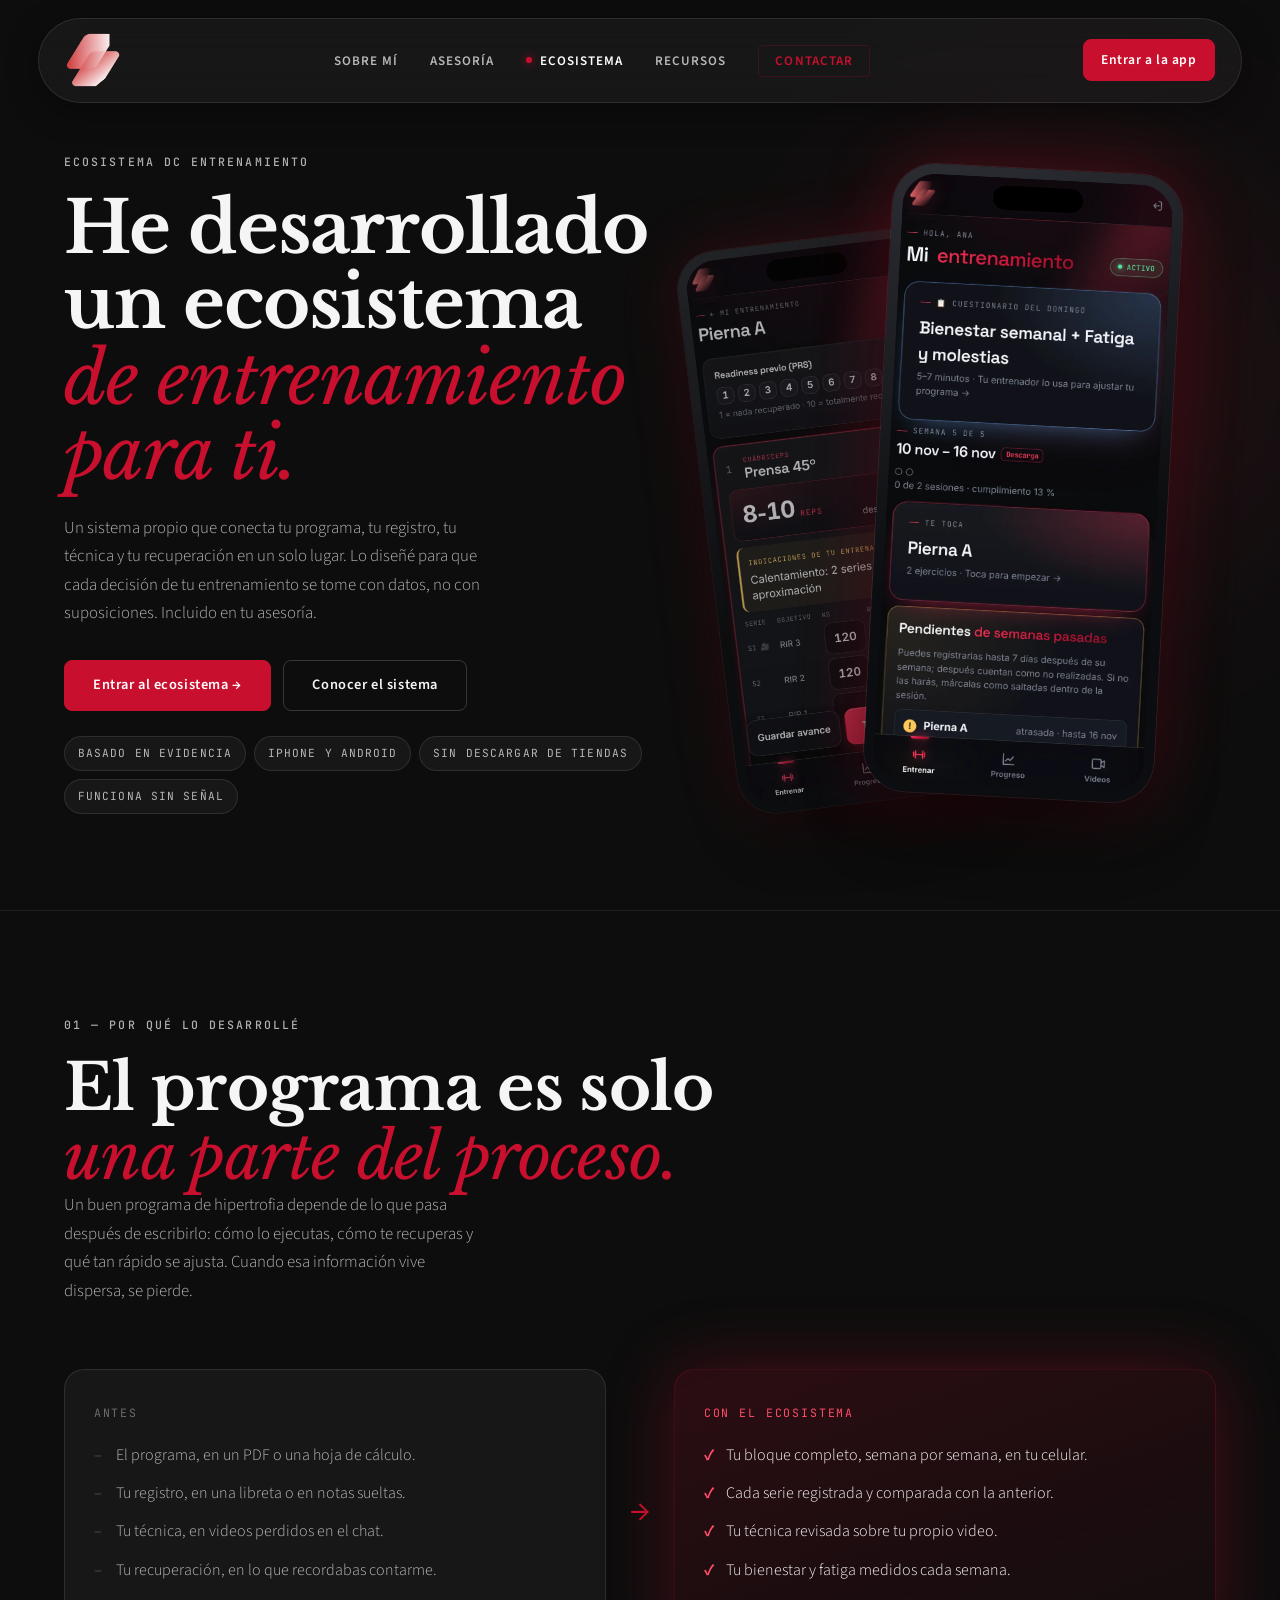
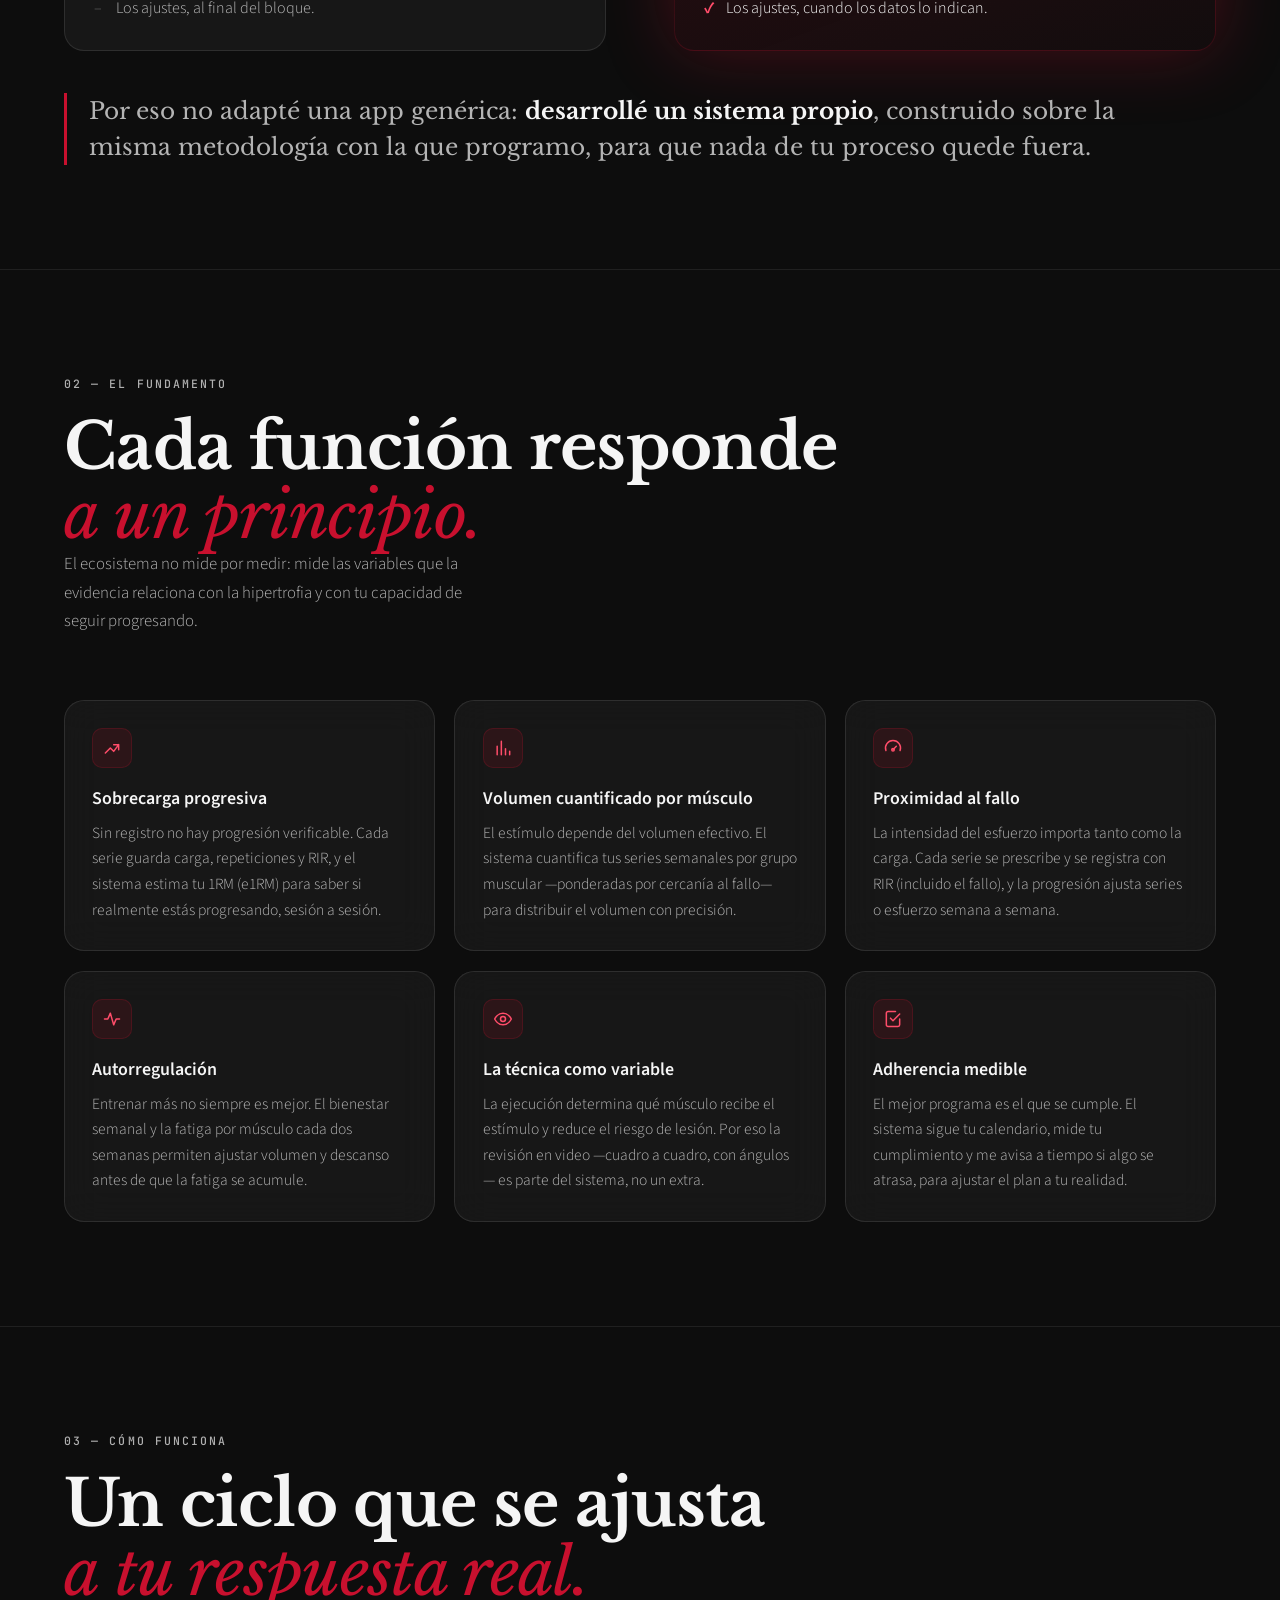
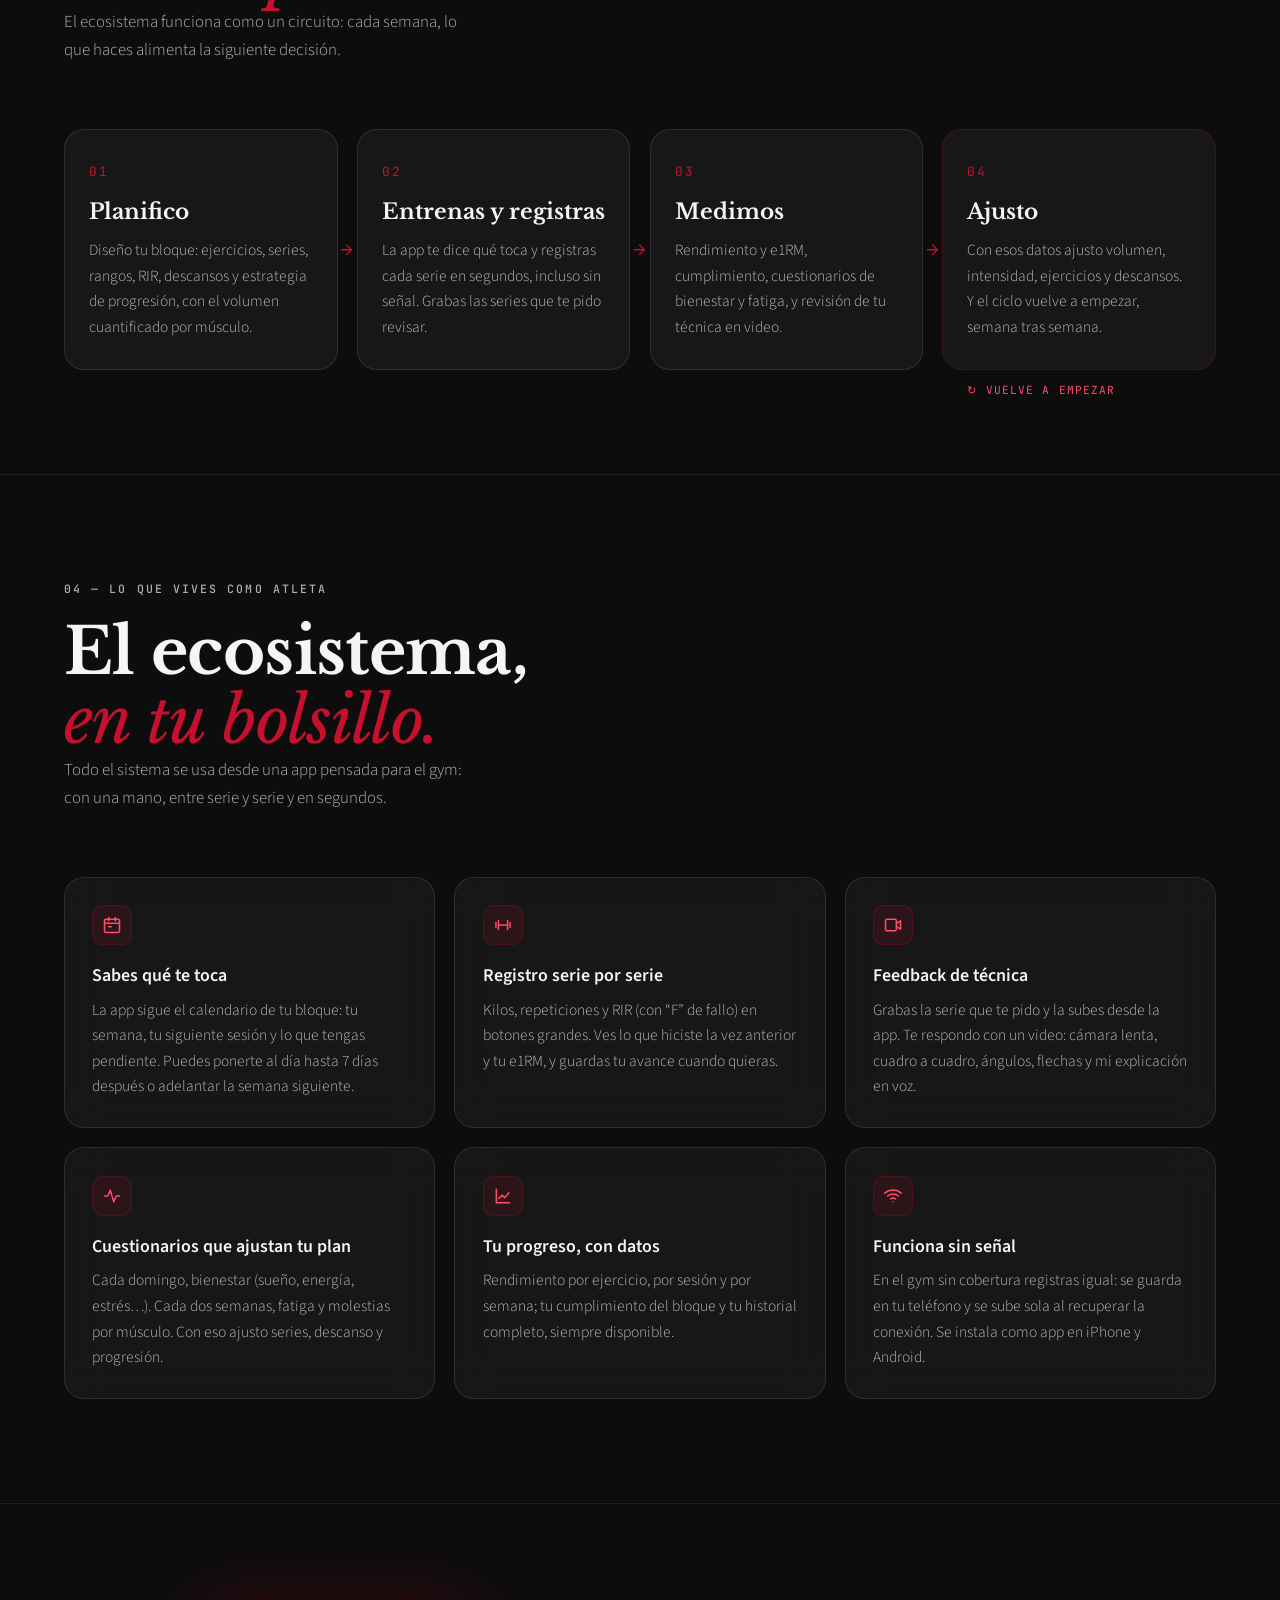
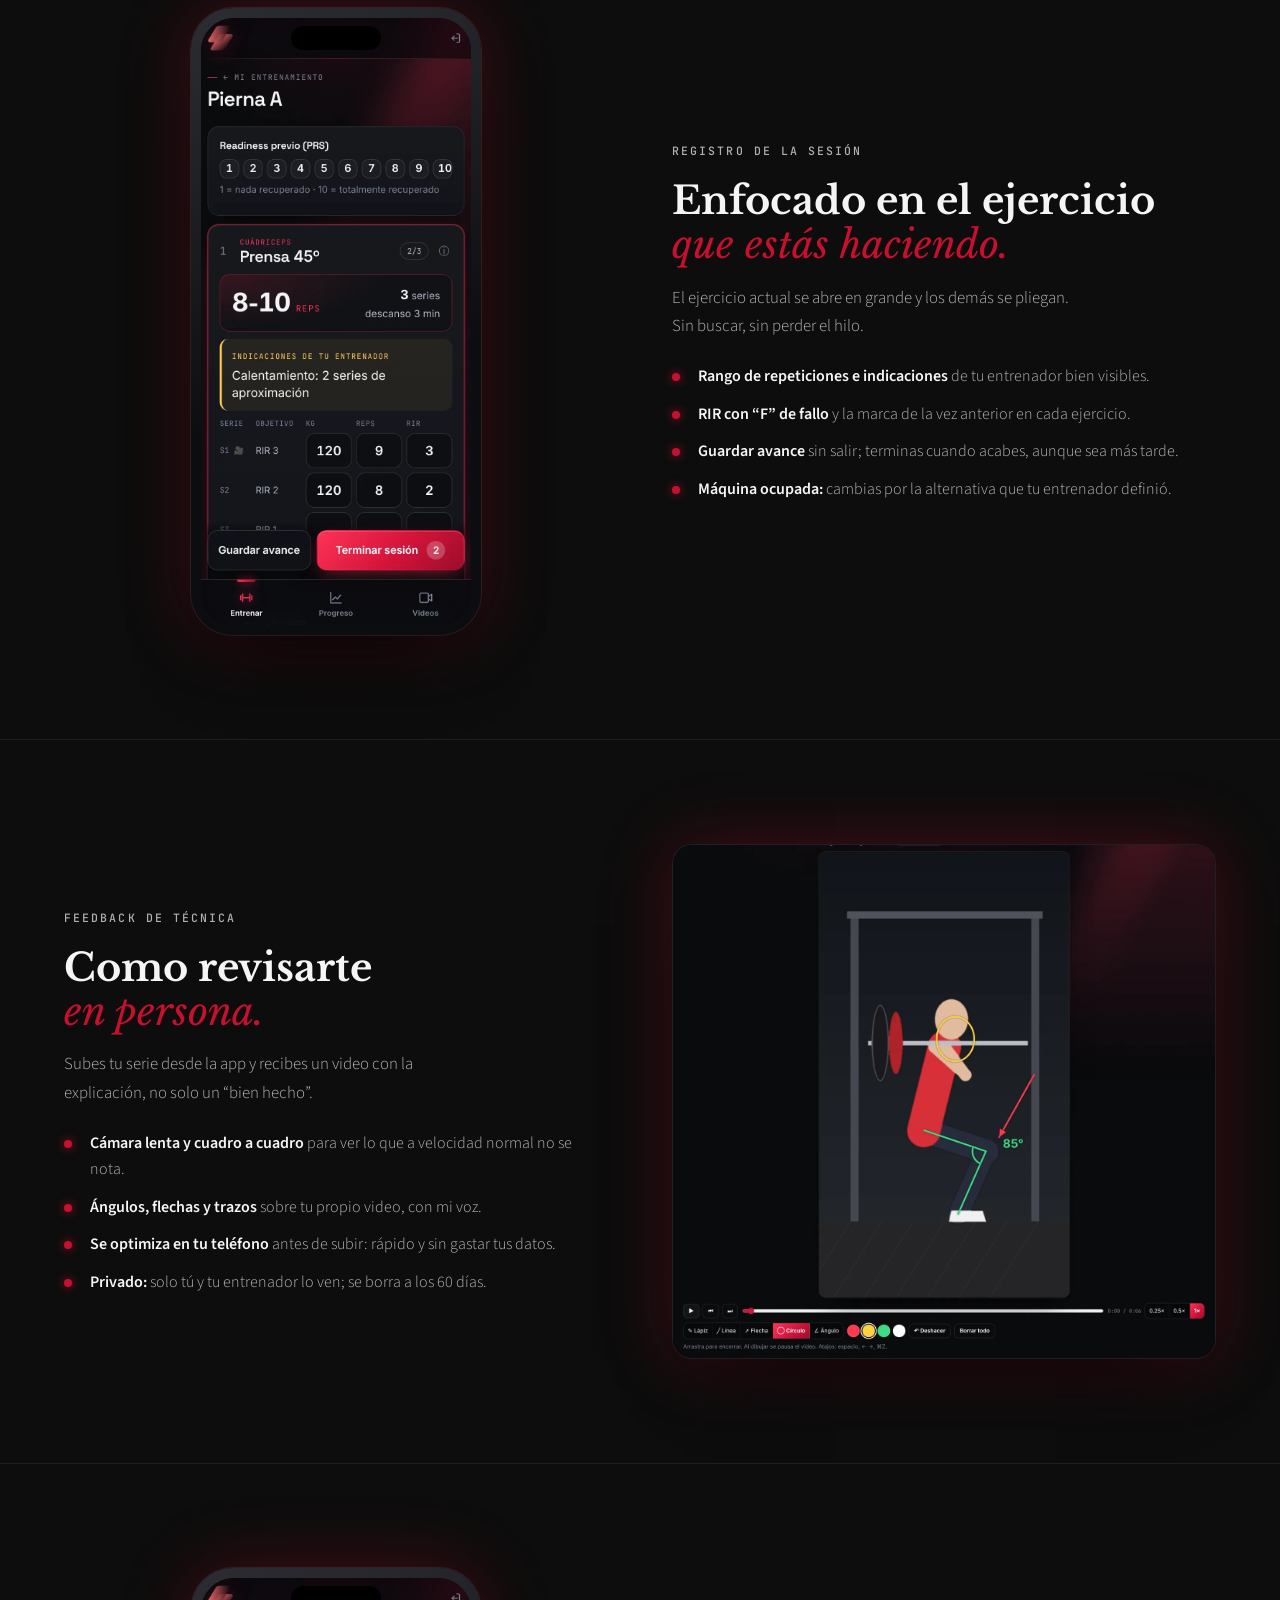
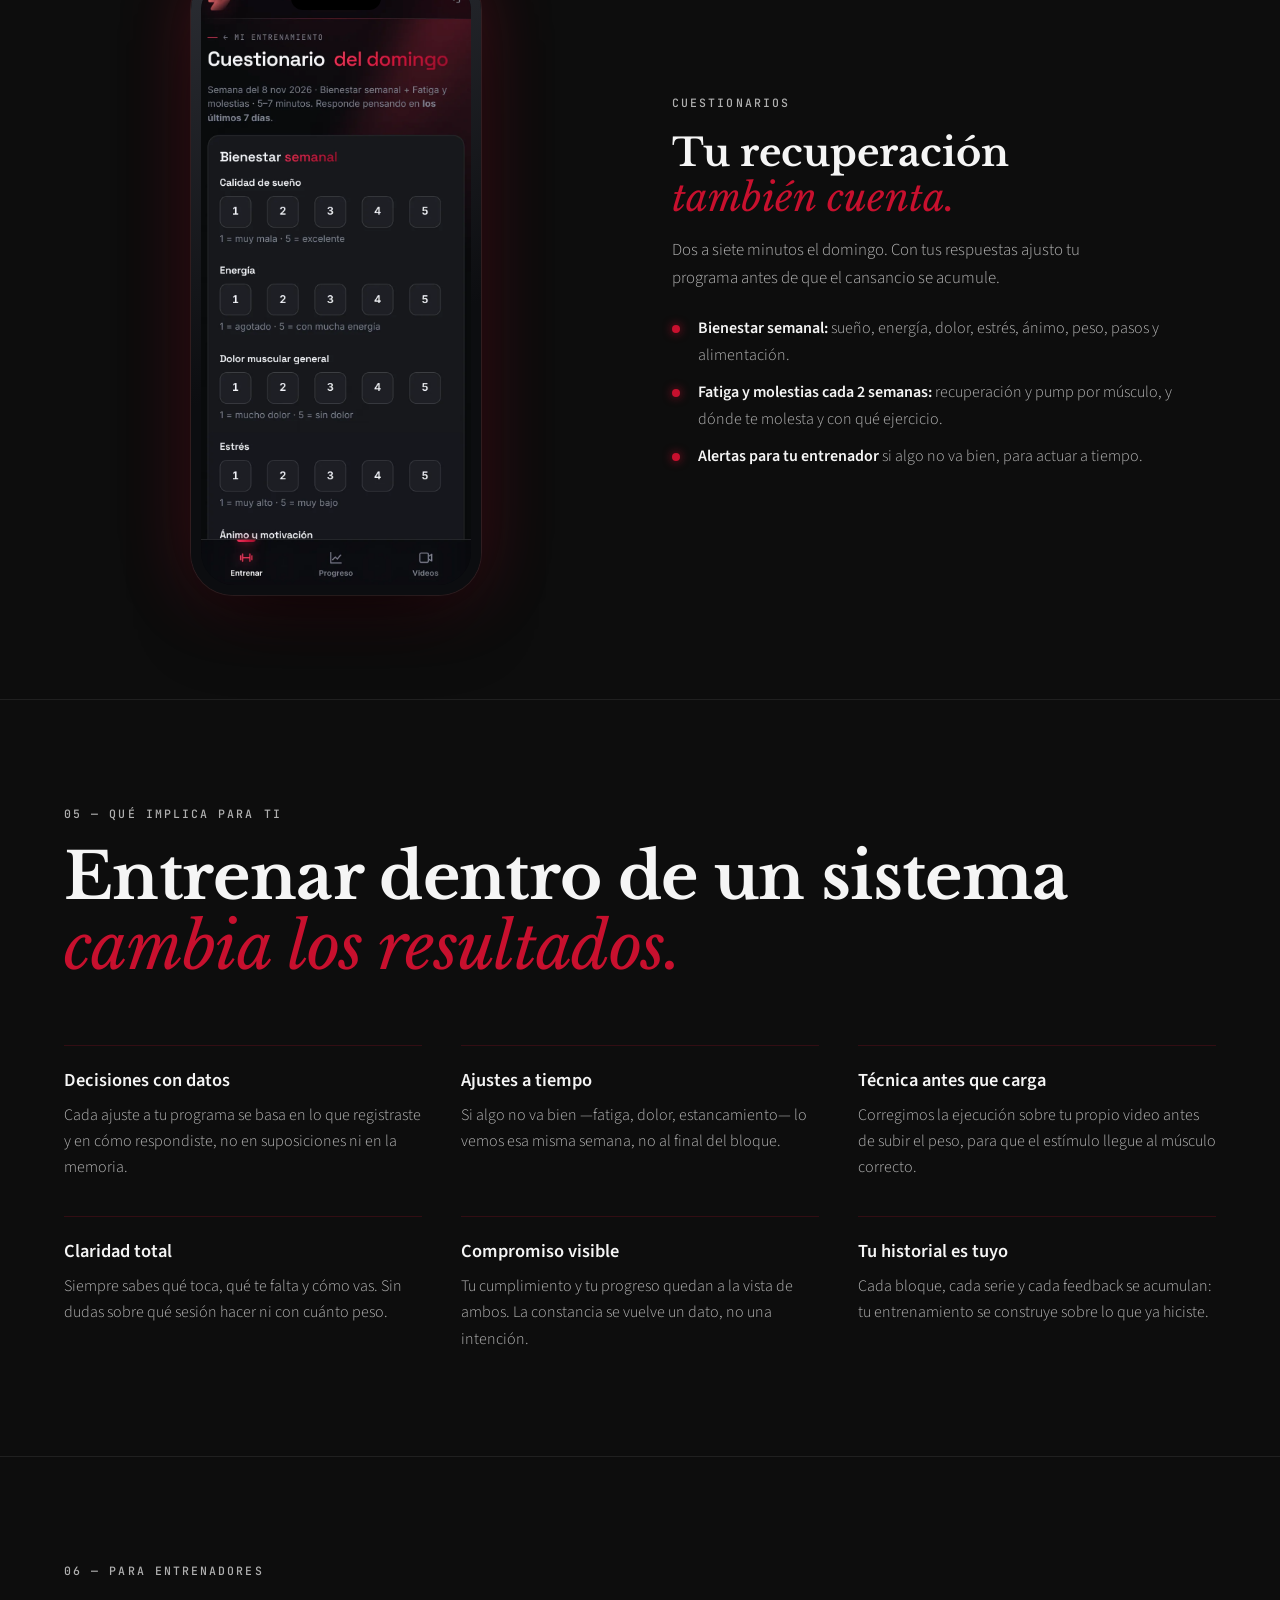
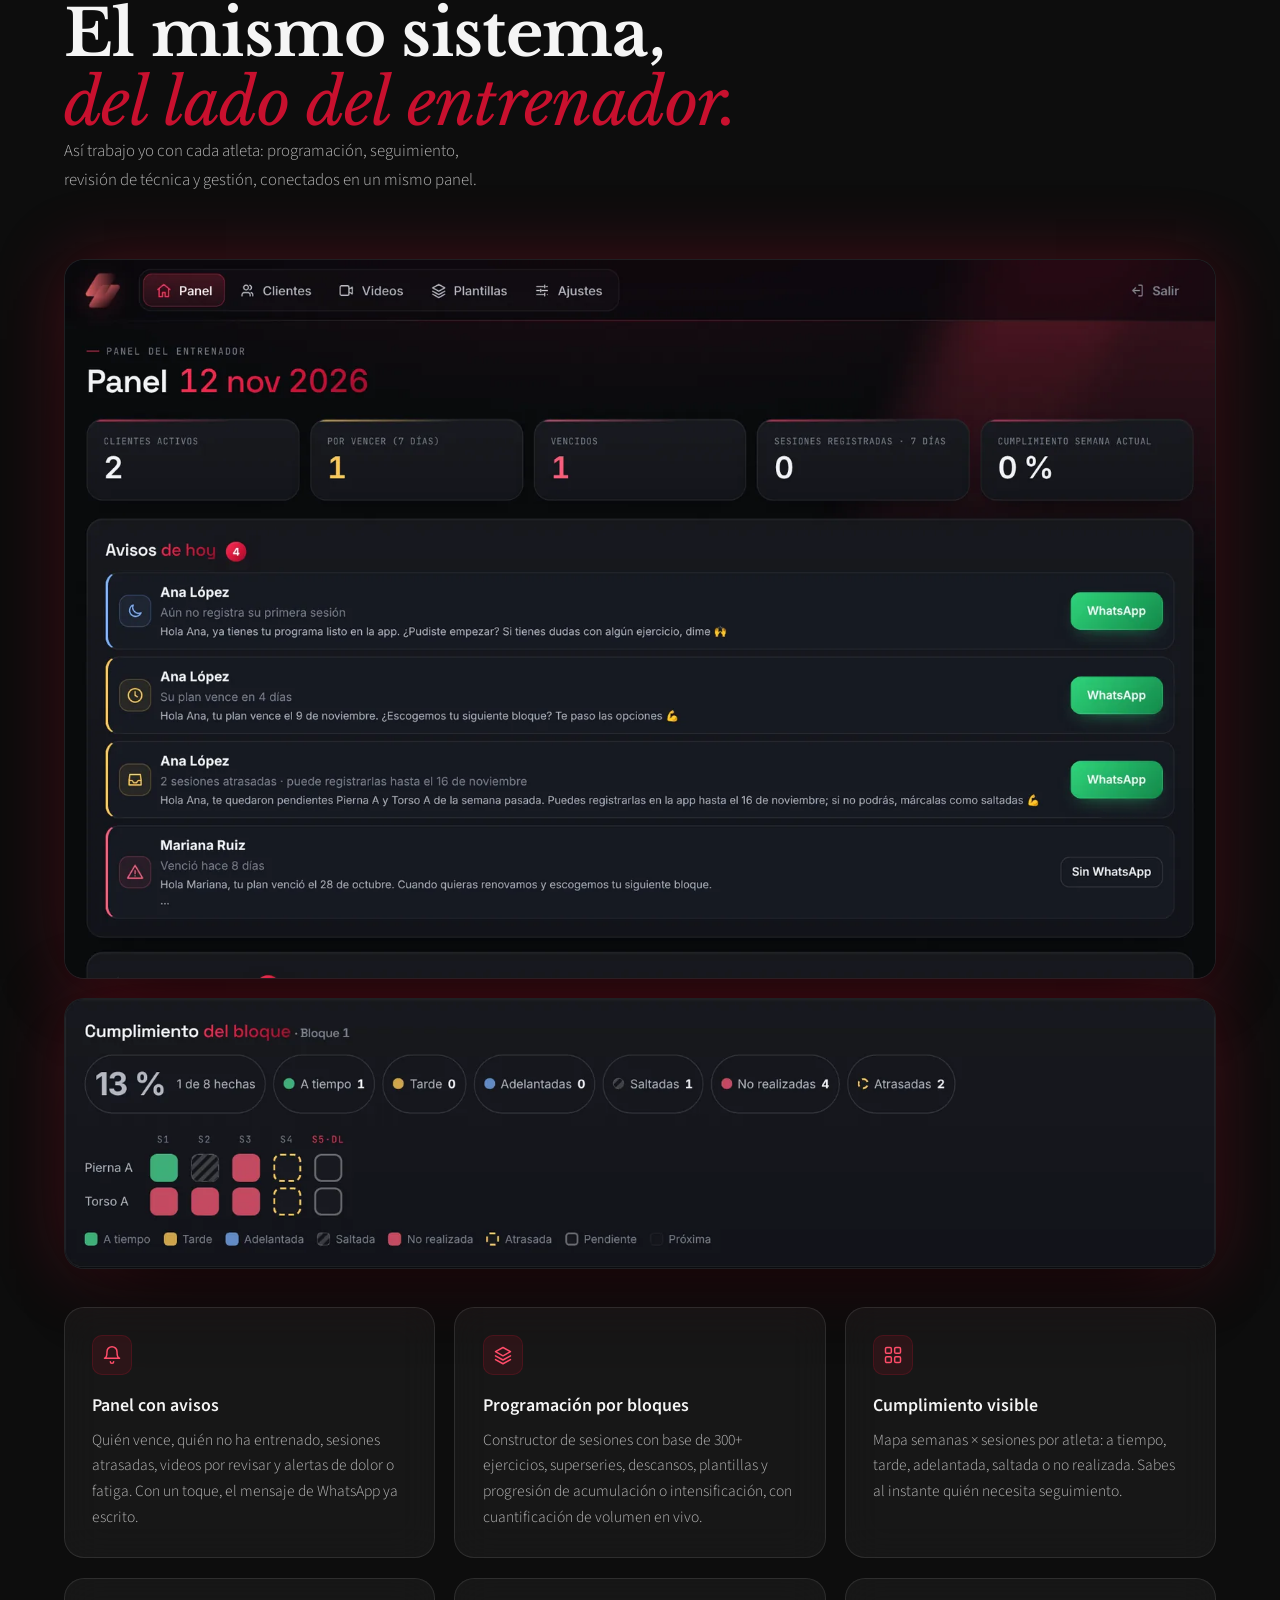
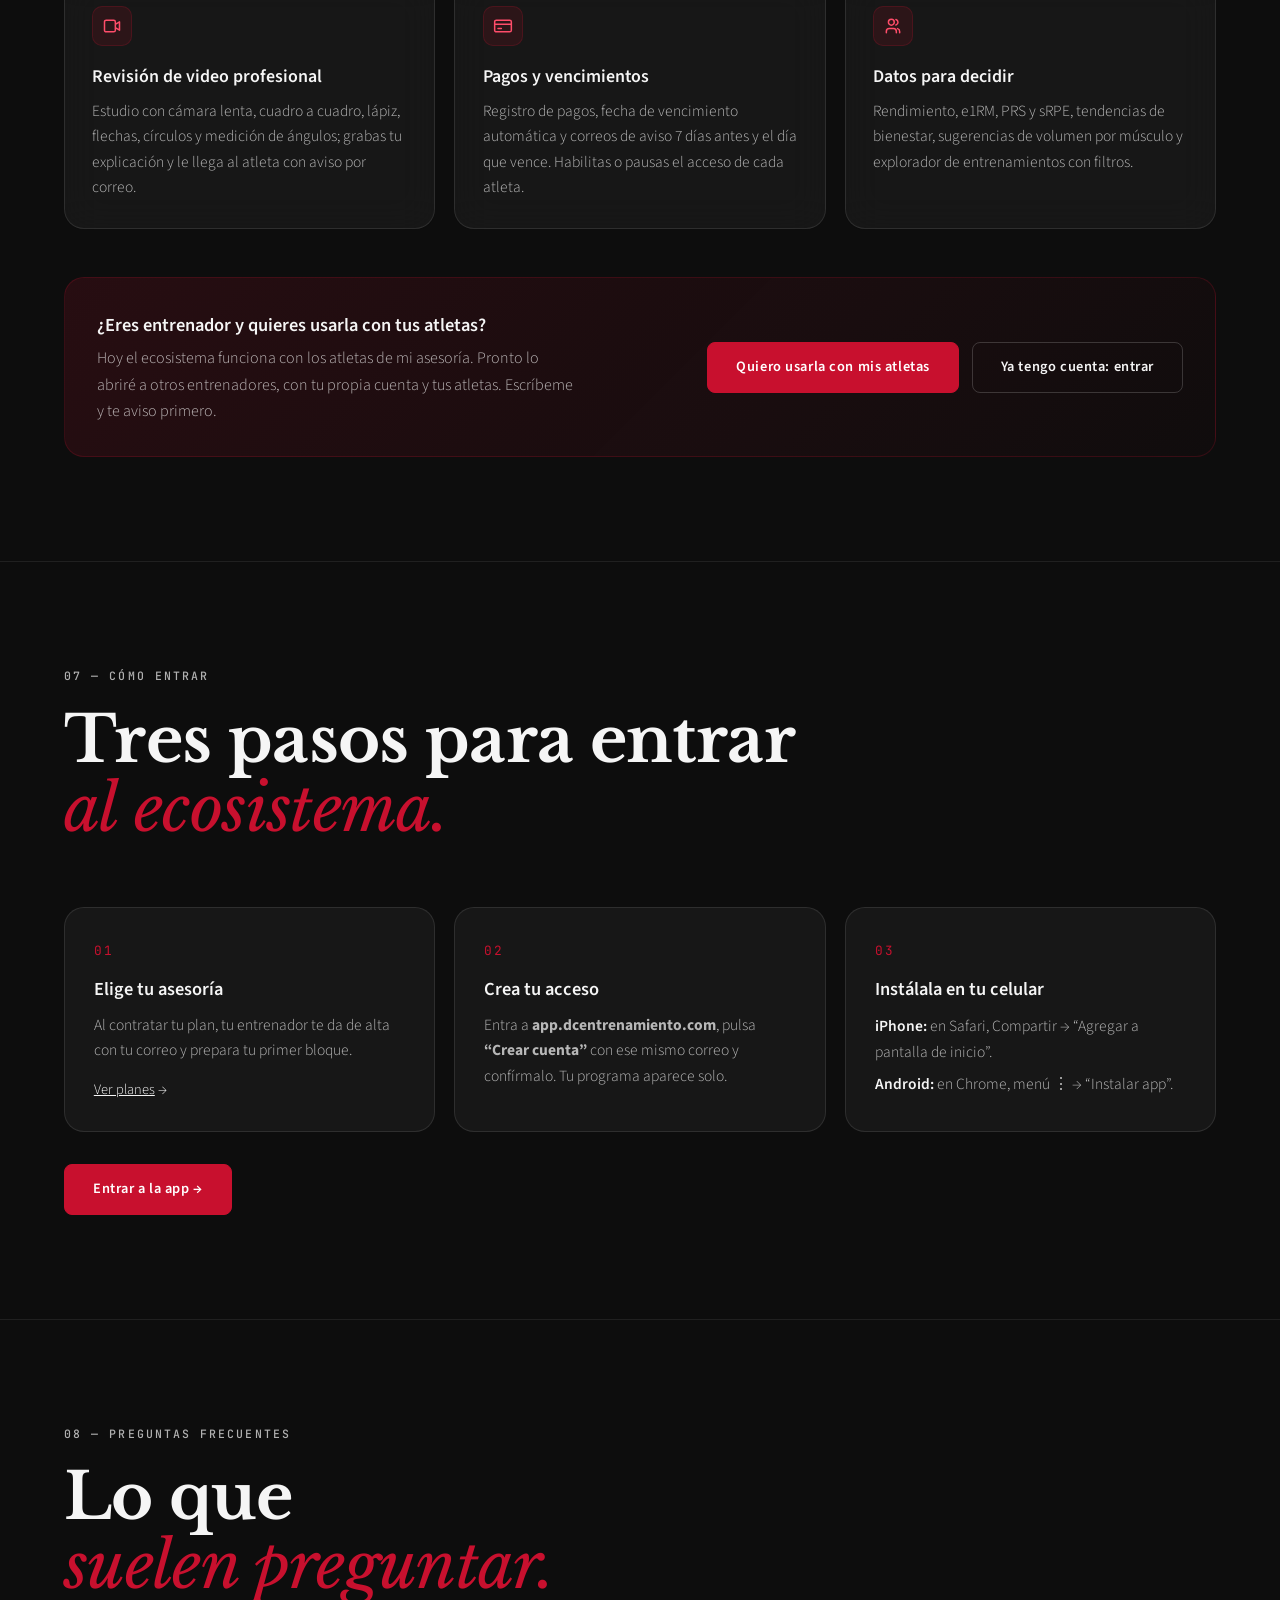
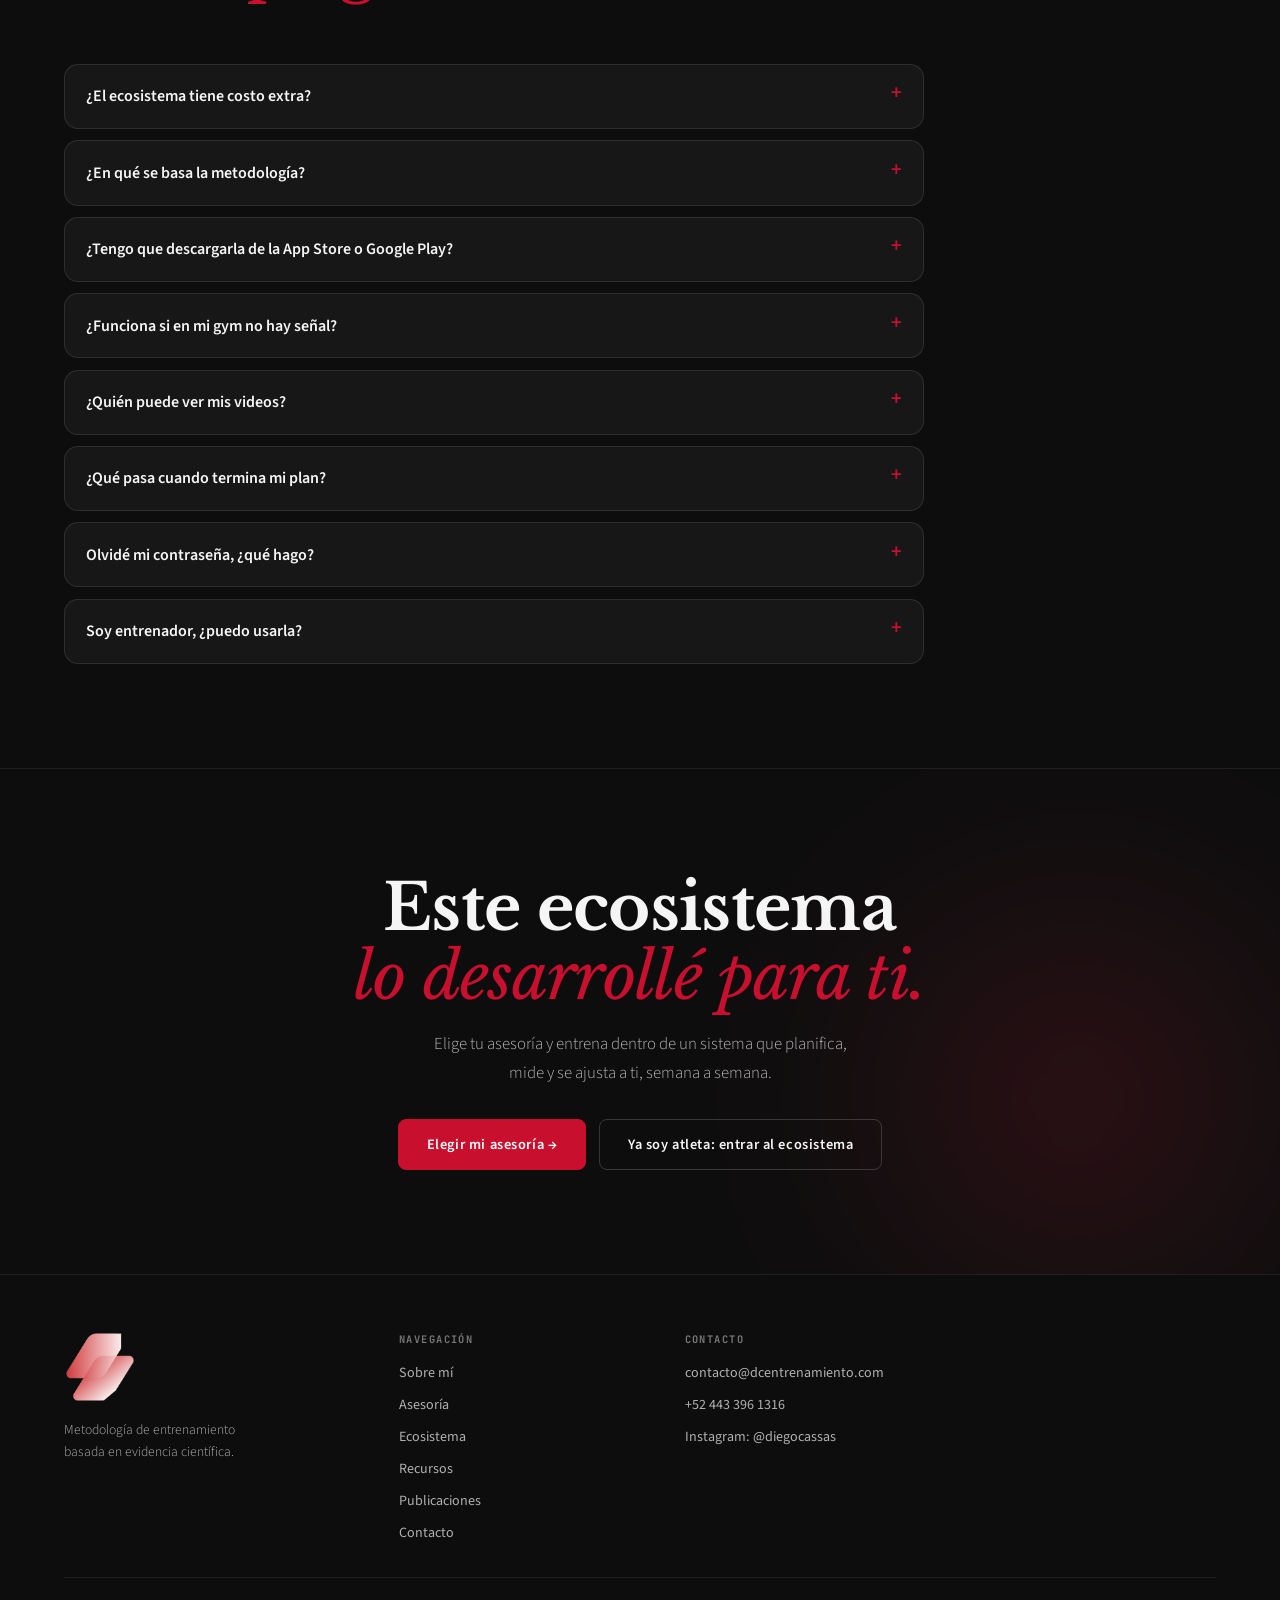
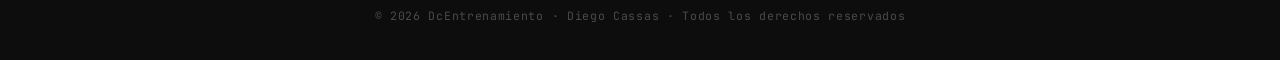
==== commit ebc8ce6b: "Enfoque de ecosistema: origen, fundamento, ciclo e implicaciones - app.html: 'He desarrollado un eco" ====
--- a/app.html
+++ b/app.html
@@ -3,10 +3,10 @@
 <head>
   <meta charset="UTF-8" />
   <meta name="viewport" content="width=device-width, initial-scale=1.0" />
-  <title>App DC Entrenamiento — Tu programa de hipertrofia en el celular</title>
-  <meta name="description" content="La app de DC Entrenamiento: tu programa de hipertrofia en el celular. Qué sesión te toca, registro serie por serie, feedback de técnica en video, cuestionarios y progreso. Incluida en la asesoría." />
-  <meta property="og:title" content="App DC Entrenamiento — Tu programa, en tu bolsillo" />
-  <meta property="og:description" content="Registro serie por serie, feedback de técnica en video y seguimiento con datos. Incluida en la asesoría de DC Entrenamiento." />
+  <title>Ecosistema DC Entrenamiento — Un sistema de entrenamiento desarrollado para ti</title>
+  <meta name="description" content="Desarrollé un ecosistema de entrenamiento de hipertrofia: programa, registro, técnica y recuperación conectados en una app, para que cada ajuste se base en datos. Incluido en la asesoría de DC Entrenamiento." />
+  <meta property="og:title" content="He desarrollado un ecosistema de entrenamiento para ti — DC Entrenamiento" />
+  <meta property="og:description" content="Programa, registro, técnica y recuperación conectados en un solo sistema, para que cada decisión de tu entrenamiento se tome con datos." />
   <meta property="og:type" content="website" />
   <meta property="og:url" content="https://www.dcentrenamiento.com/app.html" />
   <meta property="og:image" content="https://www.dcentrenamiento.com/assets/img/app/panel.webp" />
@@ -27,7 +27,7 @@
     <ul class="nav-links" role="list">
       <li><a href="index.html#sobre" class="nav-link">Sobre mí</a></li>
       <li><a href="index.html#asesoria" class="nav-link">Asesoría</a></li>
-      <li><a href="#atletas" class="nav-link nav-link--app" aria-current="page">App</a></li>
+      <li><a href="#origen" class="nav-link nav-link--app" aria-current="page">Ecosistema</a></li>
       <li><a href="index.html#recursos" class="nav-link">Recursos</a></li>
       <li><a href="index.html#contacto" class="nav-link nav-link--cta">Contactar</a></li>
     </ul>
@@ -43,6 +43,8 @@
     <button class="nav-mobile-close" aria-label="Cerrar menú">✕</button>
     <ul role="list">
       <li><a href="https://app.dcentrenamiento.com" class="nav-mobile-link nav-mobile-link--cta">Entrar a la app</a></li>
+      <li><a href="#origen" class="nav-mobile-link">Por qué lo desarrollé</a></li>
+      <li><a href="#fundamento" class="nav-mobile-link">El fundamento</a></li>
       <li><a href="#atletas" class="nav-mobile-link">Para atletas</a></li>
       <li><a href="#entrenadores" class="nav-mobile-link">Para entrenadores</a></li>
       <li><a href="#entrar" class="nav-mobile-link">Cómo entrar</a></li>
@@ -59,14 +61,15 @@
       <div class="orb-bg dcapp-orb" aria-hidden="true"></div>
       <div class="dcapp-inner">
         <div>
-          <p class="section-kicker">La app de DC Entrenamiento</p>
-          <h1 class="dcapp-title" id="hero-title">Entrena con un sistema,<br><em>no con un PDF.</em></h1>
-          <p class="section-sub">Tu programa de hipertrofia en el celular: qué sesión te toca, registro serie por serie, feedback de tu técnica en video y ajustes con datos reales. Incluida en la asesoría.</p>
+          <p class="section-kicker">Ecosistema DC Entrenamiento</p>
+          <h1 class="dcapp-title" id="hero-title">He desarrollado un ecosistema<br><em>de entrenamiento para ti.</em></h1>
+          <p class="section-sub">Un sistema propio que conecta tu programa, tu registro, tu técnica y tu recuperación en un solo lugar. Lo diseñé para que cada decisión de tu entrenamiento se tome con datos, no con suposiciones. Incluido en tu asesoría.</p>
           <div class="dcapp-ctas" style="margin-top:2rem">
-            <a href="https://app.dcentrenamiento.com" class="btn btn--primary">Entrar a la app →</a>
-            <a href="index.html#asesoria" class="btn btn--ghost">Ver planes de asesoría</a>
+            <a href="https://app.dcentrenamiento.com" class="btn btn--primary">Entrar al ecosistema →</a>
+            <a href="#origen" class="btn btn--ghost">Conocer el sistema</a>
           </div>
           <div class="dcapp-chips" aria-label="Características">
+            <span class="dcapp-chip">Basado en evidencia</span>
             <span class="dcapp-chip">iPhone y Android</span>
             <span class="dcapp-chip">Sin descargar de tiendas</span>
             <span class="dcapp-chip">Funciona sin señal</span>
@@ -79,13 +82,85 @@
       </div>
     </section>
 
+
+    <!-- ─── ORIGEN ─── -->
+    <section class="dcapp-section" id="origen" aria-labelledby="origen-heading">
+      <div class="dcapp-wrap">
+        <div class="section-header reveal" data-reveal>
+          <p class="section-kicker">01 — Por qué lo desarrollé</p>
+          <h2 class="section-heading" id="origen-heading">El programa es solo<br><em>una parte del proceso.</em></h2>
+          <p class="section-sub">Un buen programa de hipertrofia depende de lo que pasa después de escribirlo: cómo lo ejecutas, cómo te recuperas y qué tan rápido se ajusta. Cuando esa información vive dispersa, se pierde.</p>
+        </div>
+        <div class="dcapp-vs reveal" data-reveal>
+          <div class="dcapp-vs-col dcapp-vs-col--antes">
+            <span class="dcapp-vs-tag">Antes</span>
+            <ul>
+              <li>El programa, en un PDF o una hoja de cálculo.</li>
+              <li>Tu registro, en una libreta o en notas sueltas.</li>
+              <li>Tu técnica, en videos perdidos en el chat.</li>
+              <li>Tu recuperación, en lo que recordabas contarme.</li>
+              <li>Los ajustes, al final del bloque.</li>
+            </ul>
+          </div>
+          <div class="dcapp-vs-arrow" aria-hidden="true">→</div>
+          <div class="dcapp-vs-col dcapp-vs-col--ahora">
+            <span class="dcapp-vs-tag">Con el ecosistema</span>
+            <ul>
+              <li>Tu bloque completo, semana por semana, en tu celular.</li>
+              <li>Cada serie registrada y comparada con la anterior.</li>
+              <li>Tu técnica revisada sobre tu propio video.</li>
+              <li>Tu bienestar y fatiga medidos cada semana.</li>
+              <li>Los ajustes, cuando los datos lo indican.</li>
+            </ul>
+          </div>
+        </div>
+        <p class="dcapp-quote reveal" data-reveal>Por eso no adapté una app genérica: <strong>desarrollé un sistema propio</strong>, construido sobre la misma metodología con la que programo, para que nada de tu proceso quede fuera.</p>
+      </div>
+    </section>
+
+    <!-- ─── FUNDAMENTO ─── -->
+    <section class="dcapp-section" id="fundamento" aria-labelledby="fundamento-heading">
+      <div class="dcapp-wrap">
+        <div class="section-header reveal" data-reveal>
+          <p class="section-kicker">02 — El fundamento</p>
+          <h2 class="section-heading" id="fundamento-heading">Cada función responde<br><em>a un principio.</em></h2>
+          <p class="section-sub">El ecosistema no mide por medir: mide las variables que la evidencia relaciona con la hipertrofia y con tu capacidad de seguir progresando.</p>
+        </div>
+        <div class="dcapp-grid">
+          <article class="dcapp-card reveal" data-reveal><span class="dcapp-ico" aria-hidden="true"><svg viewBox="0 0 24 24" fill="none" stroke="currentColor" stroke-width="1.8" stroke-linecap="round" stroke-linejoin="round"><path d="M4 18l6-6 4 4 6-8M14 8h6v6"/></svg></span><h3>Sobrecarga progresiva</h3><p>Sin registro no hay progresión verificable. Cada serie guarda carga, repeticiones y RIR, y el sistema estima tu 1RM (e1RM) para saber si realmente estás progresando, sesión a sesión.</p></article>
+          <article class="dcapp-card reveal" data-reveal><span class="dcapp-ico" aria-hidden="true"><svg viewBox="0 0 24 24" fill="none" stroke="currentColor" stroke-width="1.8" stroke-linecap="round" stroke-linejoin="round"><path d="M5 20V10M10 20V4M15 20v-7M20 20v-4"/></svg></span><h3>Volumen cuantificado por músculo</h3><p>El estímulo depende del volumen efectivo. El sistema cuantifica tus series semanales por grupo muscular —ponderadas por cercanía al fallo— para distribuir el volumen con precisión.</p></article>
+          <article class="dcapp-card reveal" data-reveal><span class="dcapp-ico" aria-hidden="true"><svg viewBox="0 0 24 24" fill="none" stroke="currentColor" stroke-width="1.8" stroke-linecap="round" stroke-linejoin="round"><path d="M12 14l4-4M3.5 15a9 9 0 1 1 17 0"/><circle cx="12" cy="14" r="1.5"/></svg></span><h3>Proximidad al fallo</h3><p>La intensidad del esfuerzo importa tanto como la carga. Cada serie se prescribe y se registra con RIR (incluido el fallo), y la progresión ajusta series o esfuerzo semana a semana.</p></article>
+          <article class="dcapp-card reveal" data-reveal><span class="dcapp-ico" aria-hidden="true"><svg viewBox="0 0 24 24" fill="none" stroke="currentColor" stroke-width="1.8" stroke-linecap="round" stroke-linejoin="round"><path d="M3 12h4l3-7 4 14 3-7h4"/></svg></span><h3>Autorregulación</h3><p>Entrenar más no siempre es mejor. El bienestar semanal y la fatiga por músculo cada dos semanas permiten ajustar volumen y descanso antes de que la fatiga se acumule.</p></article>
+          <article class="dcapp-card reveal" data-reveal><span class="dcapp-ico" aria-hidden="true"><svg viewBox="0 0 24 24" fill="none" stroke="currentColor" stroke-width="1.8" stroke-linecap="round" stroke-linejoin="round"><path d="M2 12s3.5-7 10-7 10 7 10 7-3.5 7-10 7S2 12 2 12z"/><circle cx="12" cy="12" r="3"/></svg></span><h3>La técnica como variable</h3><p>La ejecución determina qué músculo recibe el estímulo y reduce el riesgo de lesión. Por eso la revisión en video —cuadro a cuadro, con ángulos— es parte del sistema, no un extra.</p></article>
+          <article class="dcapp-card reveal" data-reveal><span class="dcapp-ico" aria-hidden="true"><svg viewBox="0 0 24 24" fill="none" stroke="currentColor" stroke-width="1.8" stroke-linecap="round" stroke-linejoin="round"><path d="M9 11l3 3 8-8"/><path d="M20 12v7a2 2 0 0 1-2 2H6a2 2 0 0 1-2-2V5a2 2 0 0 1 2-2h9"/></svg></span><h3>Adherencia medible</h3><p>El mejor programa es el que se cumple. El sistema sigue tu calendario, mide tu cumplimiento y me avisa a tiempo si algo se atrasa, para ajustar el plan a tu realidad.</p></article>
+        </div>
+      </div>
+    </section>
+
+    <!-- ─── CICLO ─── -->
+    <section class="dcapp-section" id="ciclo" aria-labelledby="ciclo-heading">
+      <div class="dcapp-wrap">
+        <div class="section-header reveal" data-reveal>
+          <p class="section-kicker">03 — Cómo funciona</p>
+          <h2 class="section-heading" id="ciclo-heading">Un ciclo que se ajusta<br><em>a tu respuesta real.</em></h2>
+          <p class="section-sub">El ecosistema funciona como un circuito: cada semana, lo que haces alimenta la siguiente decisión.</p>
+        </div>
+        <ol class="dcapp-loop">
+          <li class="reveal" data-reveal><span class="dcapp-loop-n">01</span><h3>Planifico</h3><p>Diseño tu bloque: ejercicios, series, rangos, RIR, descansos y estrategia de progresión, con el volumen cuantificado por músculo.</p></li>
+          <li class="reveal" data-reveal><span class="dcapp-loop-n">02</span><h3>Entrenas y registras</h3><p>La app te dice qué toca y registras cada serie en segundos, incluso sin señal. Grabas las series que te pido revisar.</p></li>
+          <li class="reveal" data-reveal><span class="dcapp-loop-n">03</span><h3>Medimos</h3><p>Rendimiento y e1RM, cumplimiento, cuestionarios de bienestar y fatiga, y revisión de tu técnica en video.</p></li>
+          <li class="reveal" data-reveal><span class="dcapp-loop-n">04</span><h3>Ajusto</h3><p>Con esos datos ajusto volumen, intensidad, ejercicios y descansos. Y el ciclo vuelve a empezar, semana tras semana.</p></li>
+        </ol>
+      </div>
+    </section>
+
     <!-- ─── ATLETAS ─── -->
     <section class="dcapp-section" id="atletas" aria-labelledby="atletas-heading">
       <div class="dcapp-wrap">
         <div class="section-header reveal" data-reveal>
-          <p class="section-kicker">01 — Para atletas</p>
-          <h2 class="section-heading" id="atletas-heading">Todo lo que necesitas<br><em>entre serie y serie.</em></h2>
-          <p class="section-sub">Diseñada para usarse en el gym, con una mano y en segundos.</p>
+          <p class="section-kicker">04 — Lo que vives como atleta</p>
+          <h2 class="section-heading" id="atletas-heading">El ecosistema,<br><em>en tu bolsillo.</em></h2>
+          <p class="section-sub">Todo el sistema se usa desde una app pensada para el gym: con una mano, entre serie y serie y en segundos.</p>
         </div>
         <div class="dcapp-grid">
           <article class="dcapp-card reveal" data-reveal><span class="dcapp-ico" aria-hidden="true"><svg viewBox="0 0 24 24" fill="none" stroke="currentColor" stroke-width="1.8" stroke-linecap="round" stroke-linejoin="round"><rect x="3" y="5" width="18" height="16" rx="2"/><path d="M16 3v4M8 3v4M3 10h18M8 14h3"/></svg></span><h3>Sabes qué te toca</h3><p>La app sigue el calendario de tu bloque: tu semana, tu siguiente sesión y lo que tengas pendiente. Puedes ponerte al día hasta 7 días después o adelantar la semana siguiente.</p></article>
@@ -157,13 +232,32 @@
       </div>
     </section>
 
+
+    <!-- ─── IMPLICACIONES ─── -->
+    <section class="dcapp-section" id="implicaciones" aria-labelledby="impl-heading">
+      <div class="dcapp-wrap">
+        <div class="section-header reveal" data-reveal>
+          <p class="section-kicker">05 — Qué implica para ti</p>
+          <h2 class="section-heading" id="impl-heading">Entrenar dentro de un sistema<br><em>cambia los resultados.</em></h2>
+        </div>
+        <div class="dcapp-impl">
+          <div class="reveal" data-reveal><strong>Decisiones con datos</strong><p>Cada ajuste a tu programa se basa en lo que registraste y en cómo respondiste, no en suposiciones ni en la memoria.</p></div>
+          <div class="reveal" data-reveal><strong>Ajustes a tiempo</strong><p>Si algo no va bien —fatiga, dolor, estancamiento— lo vemos esa misma semana, no al final del bloque.</p></div>
+          <div class="reveal" data-reveal><strong>Técnica antes que carga</strong><p>Corregimos la ejecución sobre tu propio video antes de subir el peso, para que el estímulo llegue al músculo correcto.</p></div>
+          <div class="reveal" data-reveal><strong>Claridad total</strong><p>Siempre sabes qué toca, qué te falta y cómo vas. Sin dudas sobre qué sesión hacer ni con cuánto peso.</p></div>
+          <div class="reveal" data-reveal><strong>Compromiso visible</strong><p>Tu cumplimiento y tu progreso quedan a la vista de ambos. La constancia se vuelve un dato, no una intención.</p></div>
+          <div class="reveal" data-reveal><strong>Tu historial es tuyo</strong><p>Cada bloque, cada serie y cada feedback se acumulan: tu entrenamiento se construye sobre lo que ya hiciste.</p></div>
+        </div>
+      </div>
+    </section>
+
     <!-- ─── ENTRENADORES ─── -->
     <section class="dcapp-section" id="entrenadores" aria-labelledby="coach-heading">
       <div class="dcapp-wrap">
         <div class="section-header reveal" data-reveal>
-          <p class="section-kicker">02 — Para entrenadores</p>
-          <h2 class="section-heading" id="coach-heading">Tu asesoría,<br><em>bajo control.</em></h2>
-          <p class="section-sub">Todo lo que necesitas para dar seguimiento 1:1 a distancia, en un solo lugar.</p>
+          <p class="section-kicker">06 — Para entrenadores</p>
+          <h2 class="section-heading" id="coach-heading">El mismo sistema,<br><em>del lado del entrenador.</em></h2>
+          <p class="section-sub">Así trabajo yo con cada atleta: programación, seguimiento, revisión de técnica y gestión, conectados en un mismo panel.</p>
         </div>
         <figure class="dcapp-shot reveal" data-reveal><img src="assets/img/app/panel.webp" alt="Panel del entrenador con indicadores y avisos de hoy: planes por vencer, sesiones atrasadas y botones de WhatsApp" width="1600" height="1000" loading="lazy" decoding="async" /></figure>
         <figure class="dcapp-shot reveal" data-reveal><img src="assets/img/app/cumplimiento.webp" alt="Mapa de cumplimiento del bloque por semanas y sesiones" width="1600" height="373" loading="lazy" decoding="async" /></figure>
@@ -178,7 +272,7 @@
         <div class="dcapp-callout reveal" data-reveal>
           <div>
             <strong>¿Eres entrenador y quieres usarla con tus atletas?</strong>
-            <p>Hoy la uso con los atletas de mi asesoría y pronto estará disponible para otros entrenadores, con tu propia cuenta y tus clientes. Escríbeme y te aviso primero.</p>
+            <p>Hoy el ecosistema funciona con los atletas de mi asesoría. Pronto lo abriré a otros entrenadores, con tu propia cuenta y tus atletas. Escríbeme y te aviso primero.</p>
           </div>
           <div class="dcapp-ctas">
             <a href="https://wa.me/524433961316?text=Hola%20Diego%2C%20soy%20entrenador%20y%20me%20interesa%20usar%20la%20app%20DC%20Entrenamiento%20con%20mis%20atletas." class="btn btn--primary" target="_blank" rel="noopener">Quiero usarla con mis atletas</a>
@@ -192,8 +286,8 @@
     <section class="dcapp-section" id="entrar" aria-labelledby="entrar-heading">
       <div class="dcapp-wrap">
         <div class="section-header reveal" data-reveal>
-          <p class="section-kicker">03 — Cómo entrar</p>
-          <h2 class="section-heading" id="entrar-heading">Tres pasos<br><em>y a entrenar.</em></h2>
+          <p class="section-kicker">07 — Cómo entrar</p>
+          <h2 class="section-heading" id="entrar-heading">Tres pasos para entrar<br><em>al ecosistema.</em></h2>
         </div>
         <div class="dcapp-steps">
           <div class="dcapp-step reveal" data-reveal>
@@ -223,11 +317,12 @@
     <section class="dcapp-section" id="preguntas" aria-labelledby="faq-heading">
       <div class="dcapp-wrap">
         <div class="section-header reveal" data-reveal>
-          <p class="section-kicker">04 — Preguntas frecuentes</p>
+          <p class="section-kicker">08 — Preguntas frecuentes</p>
           <h2 class="section-heading" id="faq-heading">Lo que<br><em>suelen preguntar.</em></h2>
         </div>
         <div class="dcapp-faq reveal" data-reveal>
-          <details><summary>¿La app tiene costo extra?</summary><p>No. Está incluida en los planes de asesoría (Fase Inicial y Programa Completo) mientras tu plan esté activo.</p></details>
+          <details><summary>¿El ecosistema tiene costo extra?</summary><p>No. Está incluido en los planes de asesoría (Fase Inicial y Programa Completo) mientras tu plan esté activo.</p></details>
+          <details><summary>¿En qué se basa la metodología?</summary><p>En los principios con mayor respaldo en la literatura sobre hipertrofia: sobrecarga progresiva, volumen por grupo muscular, proximidad al fallo (RIR), autorregulación según tu recuperación y calidad técnica. El sistema existe para aplicarlos con datos de forma individual.</p></details>
           <details><summary>¿Tengo que descargarla de la App Store o Google Play?</summary><p>No. Entras desde el navegador en app.dcentrenamiento.com y la instalas en tu pantalla de inicio; se abre como cualquier app y se actualiza sola.</p></details>
           <details><summary>¿Funciona si en mi gym no hay señal?</summary><p>Sí. Tu registro se guarda en el teléfono y se sube automáticamente cuando recuperas conexión. Para subir videos sí necesitas internet (mejor con Wi-Fi).</p></details>
           <details><summary>¿Quién puede ver mis videos?</summary><p>Solo tú y tu entrenador. Se guardan cifrados en tránsito, con enlaces temporales, y se borran automáticamente a los 60 días; las notas escritas se conservan.</p></details>
@@ -242,11 +337,11 @@
     <section class="dcapp-section dcapp-final" aria-labelledby="final-heading">
       <div class="orb-bg dcapp-orb" aria-hidden="true"></div>
       <div class="dcapp-wrap reveal" data-reveal>
-        <h2 class="section-heading" id="final-heading">Tu siguiente bloque<br><em>empieza aquí.</em></h2>
-        <p class="section-sub">Elige tu asesoría y entrena con un programa que se ajusta a ti, semana a semana.</p>
+        <h2 class="section-heading" id="final-heading">Este ecosistema<br><em>lo desarrollé para ti.</em></h2>
+        <p class="section-sub">Elige tu asesoría y entrena dentro de un sistema que planifica, mide y se ajusta a ti, semana a semana.</p>
         <div class="dcapp-ctas">
           <a href="index.html#asesoria" class="btn btn--primary">Elegir mi asesoría →</a>
-          <a href="https://app.dcentrenamiento.com" class="btn btn--ghost">Ya soy atleta: entrar</a>
+          <a href="https://app.dcentrenamiento.com" class="btn btn--ghost">Ya soy atleta: entrar al ecosistema</a>
         </div>
       </div>
     </section>
@@ -262,7 +357,7 @@
         <strong>Navegación</strong>
         <a href="index.html#sobre">Sobre mí</a>
         <a href="index.html#asesoria">Asesoría</a>
-        <a href="app.html">App</a>
+        <a href="app.html">Ecosistema</a>
         <a href="index.html#recursos">Recursos</a>
         <a href="index.html#blog">Publicaciones</a>
         <a href="index.html#contacto">Contacto</a>
--- a/styles.css
+++ b/styles.css
@@ -1440,3 +1440,42 @@
   .dcapp-nav-cta { display: none; }
   .dcapp-ctas .btn { width: 100%; justify-content: center; }
 }
+
+/* Ecosistema: antes / ahora, ciclo e implicaciones */
+.dcapp-vs { display: grid; grid-template-columns: minmax(0, 1fr) auto minmax(0, 1fr); gap: 1.5rem; align-items: stretch; }
+.dcapp-vs-col { padding: 1.8rem; border-radius: var(--radius-lg); border: 1px solid var(--glass-border); background: var(--glass-bg); }
+.dcapp-vs-col--ahora { border-color: var(--line-rojo); background: linear-gradient(160deg, rgba(200,16,46,0.16), rgba(200,16,46,0.03)); box-shadow: var(--glow-rojo); }
+.dcapp-vs-tag { font-family: 'JetBrains Mono', monospace; font-size: 0.72rem; letter-spacing: 0.16em; text-transform: uppercase; color: var(--ink-mute); }
+.dcapp-vs-col--ahora .dcapp-vs-tag { color: #ff4d6a; }
+.dcapp-vs-col ul { margin-top: 1rem; display: grid; gap: 0.75rem; }
+.dcapp-vs-col li { color: var(--ink-soft); font-weight: 300; padding-left: 1.4rem; position: relative; }
+.dcapp-vs-col--antes li::before { content: "–"; position: absolute; left: 0; color: var(--ink-mute); }
+.dcapp-vs-col--ahora li { color: var(--ink); }
+.dcapp-vs-col--ahora li::before { content: "✓"; position: absolute; left: 0; color: #ff4d6a; font-weight: 700; }
+.dcapp-vs-arrow { display: grid; place-items: center; font-size: 2rem; color: var(--rojo); }
+.dcapp-quote { margin-top: 2.6rem; max-width: 62ch; font-family: 'Libre Baskerville', Georgia, serif; font-size: clamp(1.15rem, 2vw, 1.45rem); line-height: 1.55; color: var(--ink-soft); border-left: 3px solid var(--rojo); padding-left: 1.4rem; }
+.dcapp-quote strong { color: var(--ink); font-weight: 700; }
+.dcapp-loop { display: grid; grid-template-columns: repeat(4, minmax(0, 1fr)); gap: 1.2rem; counter-reset: none; position: relative; }
+.dcapp-loop li { position: relative; padding: 1.8rem 1.5rem; border-radius: var(--radius-lg); border: 1px solid var(--glass-border); background: var(--glass-bg); }
+.dcapp-loop li:not(:last-child)::after { content: "→"; position: absolute; right: -1.05rem; top: 50%; transform: translateY(-50%); color: var(--rojo); font-size: 1.3rem; z-index: 2; }
+.dcapp-loop li:last-child { border-color: var(--line-rojo); }
+.dcapp-loop li:last-child::after { content: "↻ vuelve a empezar"; position: absolute; left: 1.5rem; bottom: -1.9rem; font-family: 'JetBrains Mono', monospace; font-size: 0.7rem; letter-spacing: 0.1em; text-transform: uppercase; color: #ff4d6a; }
+.dcapp-loop-n { font-family: 'JetBrains Mono', monospace; color: var(--rojo); font-size: 0.8rem; letter-spacing: 0.15em; }
+.dcapp-loop h3 { font-family: 'Libre Baskerville', Georgia, serif; font-size: 1.35rem; margin: 0.6rem 0 0.5rem; }
+.dcapp-loop p { color: var(--ink-soft); font-weight: 300; font-size: 0.97rem; }
+.dcapp-impl { display: grid; grid-template-columns: repeat(3, minmax(0, 1fr)); gap: 2.2rem 2.4rem; }
+.dcapp-impl > div { border-top: 1px solid var(--line-rojo); padding-top: 1.2rem; }
+.dcapp-impl strong { display: block; font-size: 1.15rem; font-weight: 600; margin-bottom: 0.4rem; }
+.dcapp-impl p { color: var(--ink-soft); font-weight: 300; }
+@media (max-width: 980px) {
+  .dcapp-vs { grid-template-columns: minmax(0, 1fr); }
+  .dcapp-vs-arrow { transform: rotate(90deg); font-size: 1.6rem; }
+  .dcapp-loop { grid-template-columns: repeat(2, minmax(0, 1fr)); gap: 1.6rem 1.2rem; }
+  .dcapp-loop li::after { display: none; }
+  .dcapp-loop li:last-child::after { display: block; }
+  .dcapp-impl { grid-template-columns: repeat(2, minmax(0, 1fr)); }
+}
+@media (max-width: 560px) {
+  .dcapp-loop, .dcapp-impl { grid-template-columns: minmax(0, 1fr); }
+  .dcapp-loop li:last-child { margin-bottom: 1.6rem; }
+}
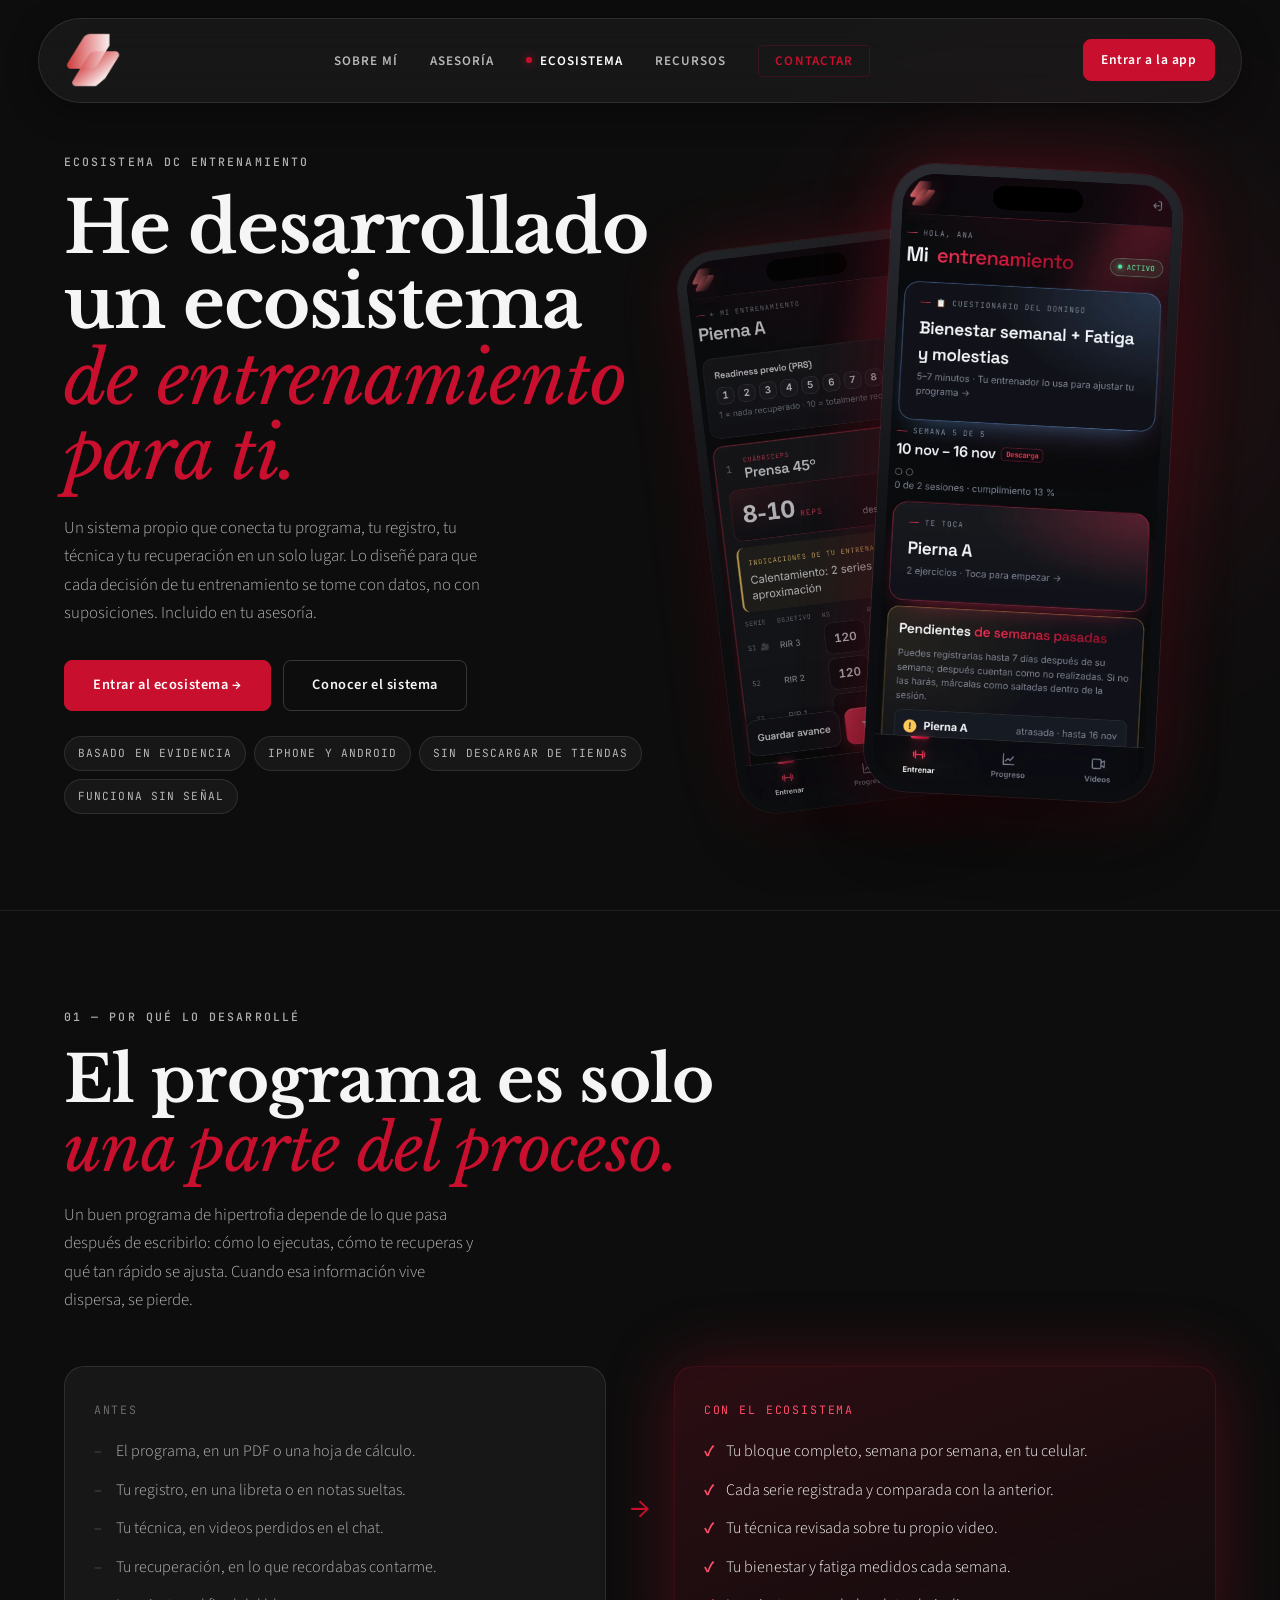
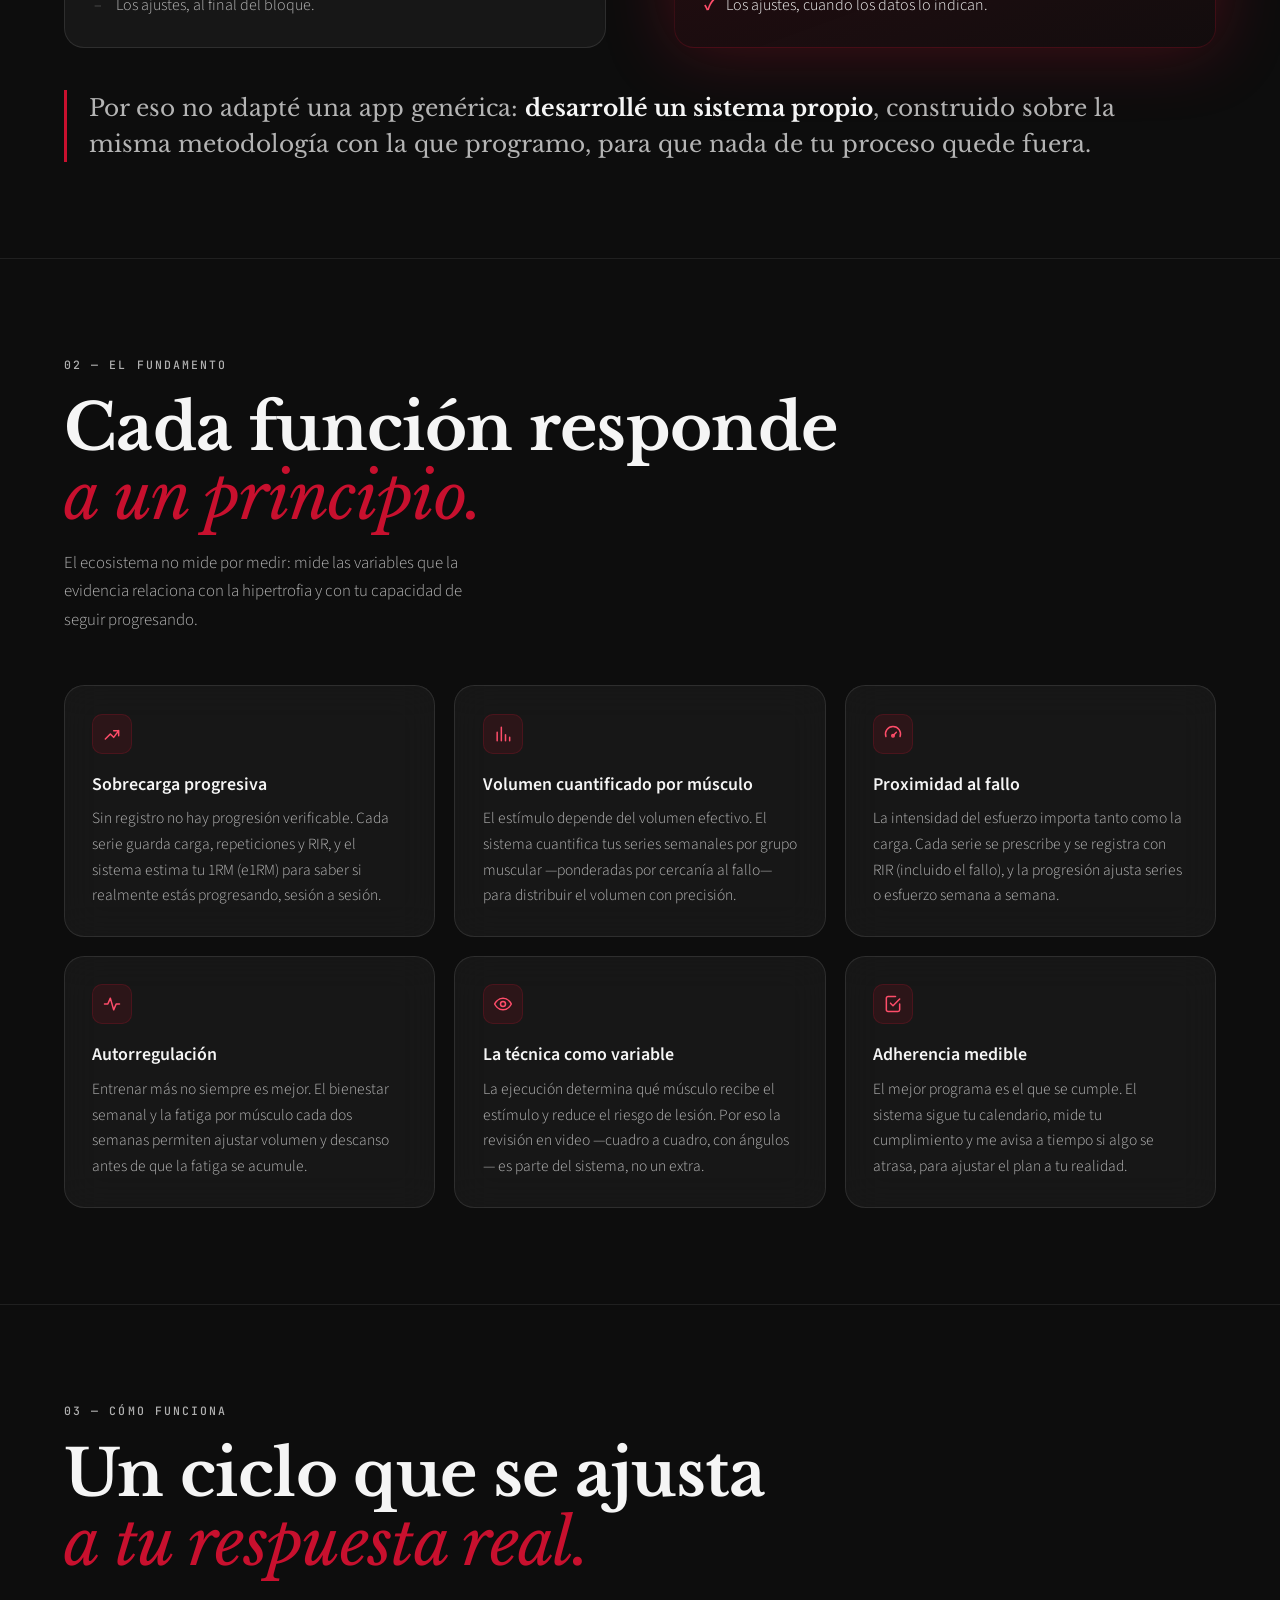
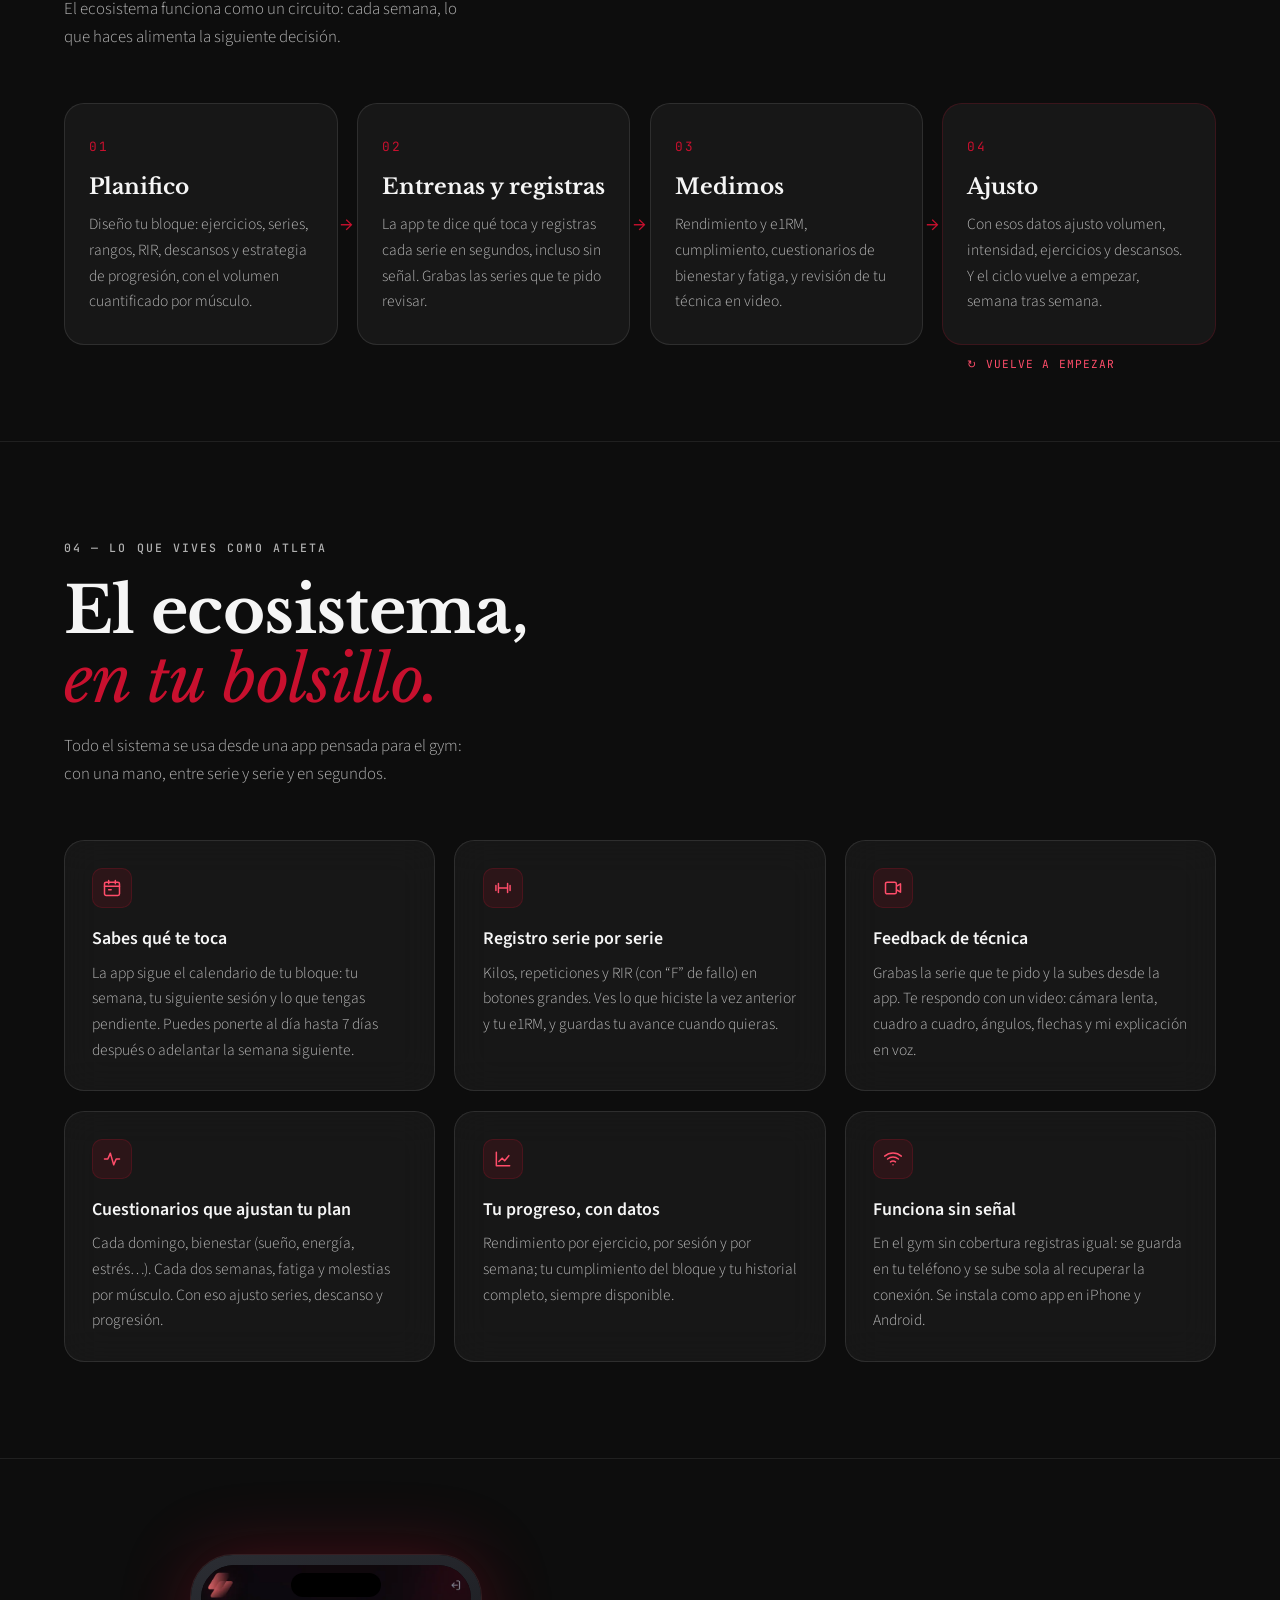
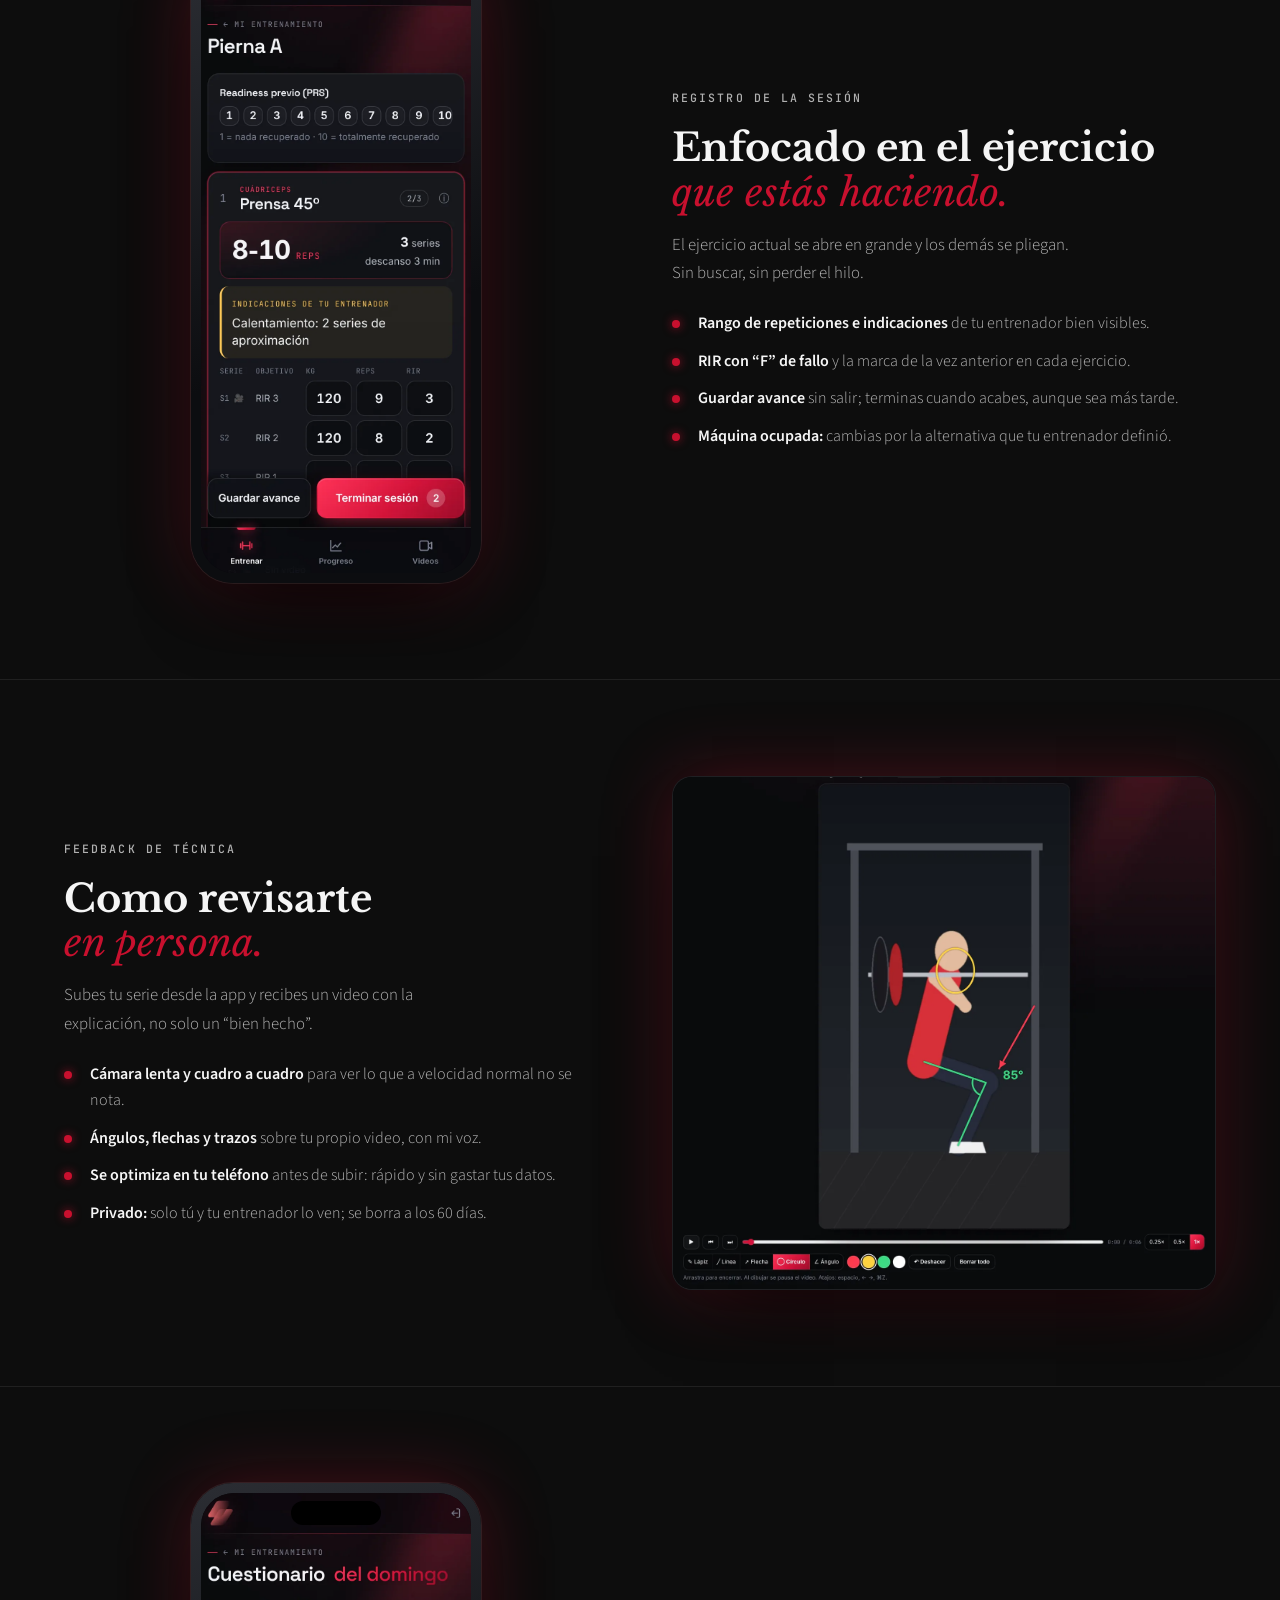
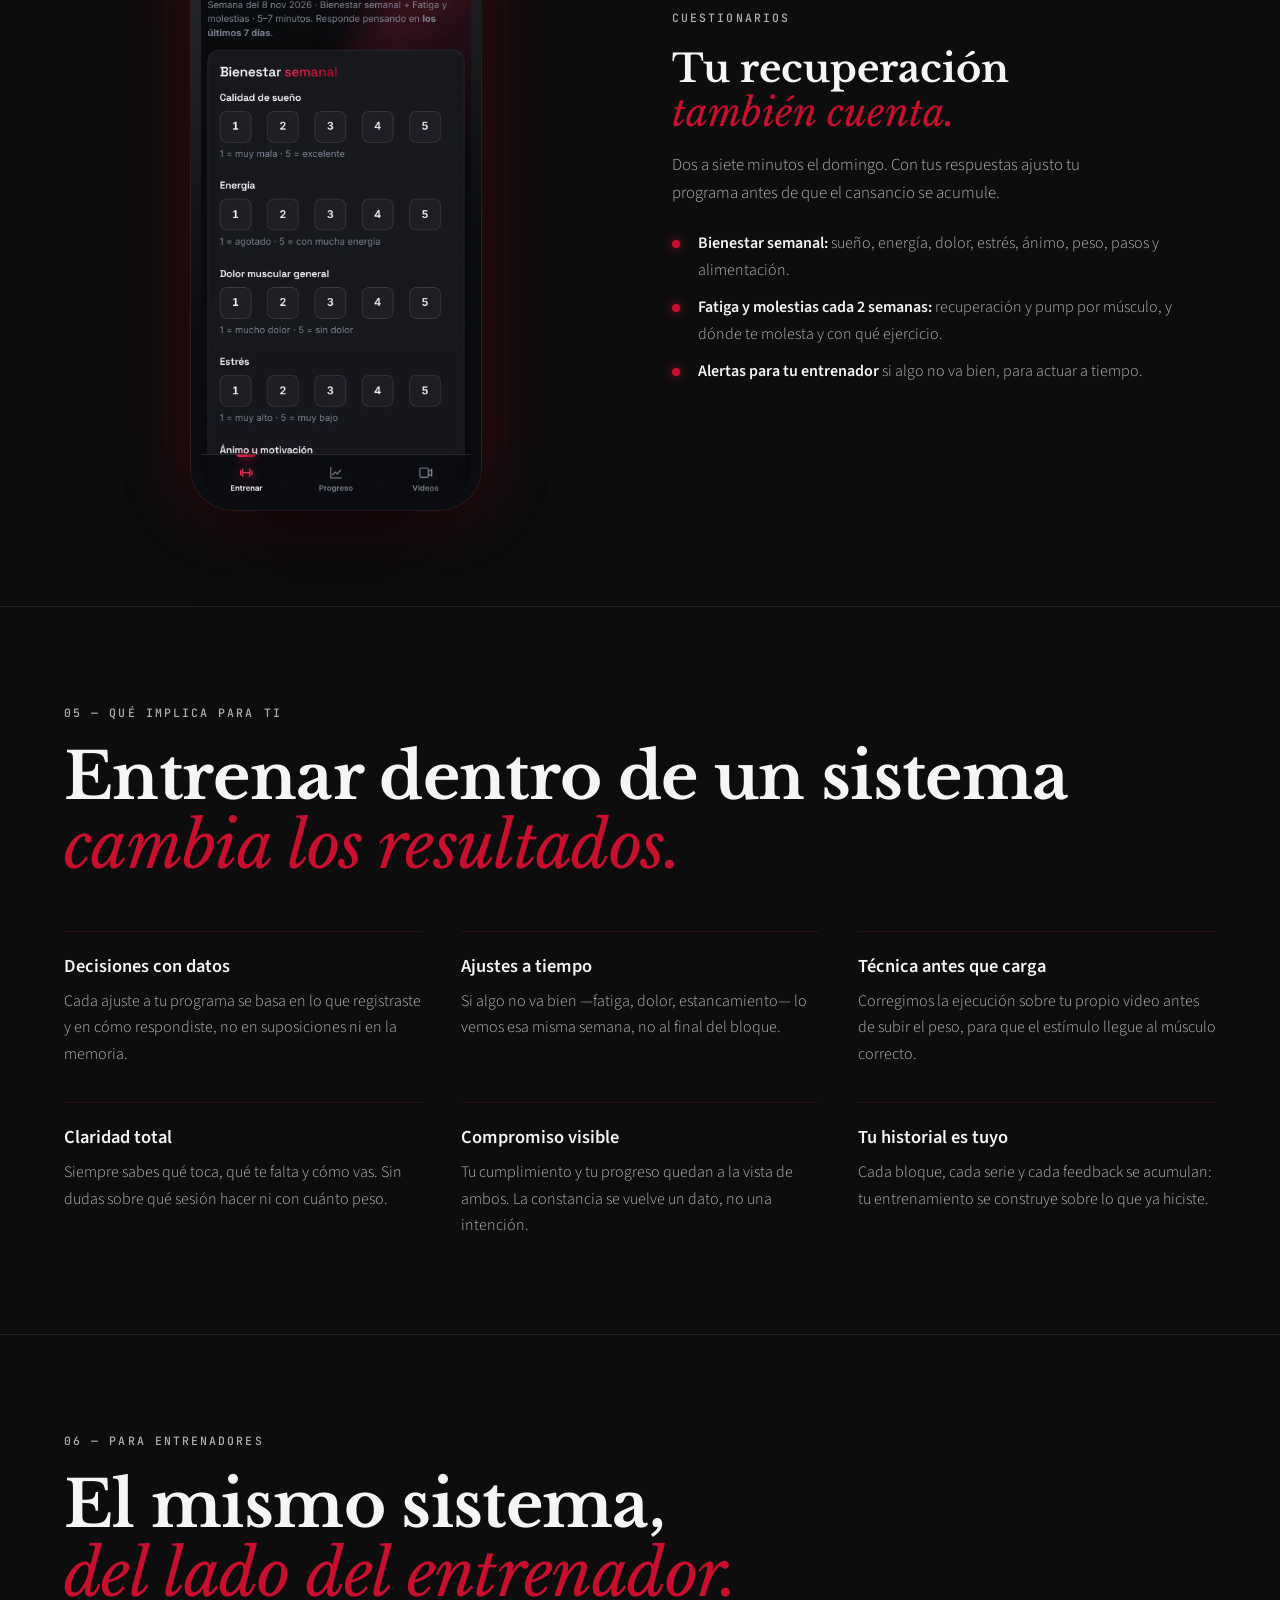
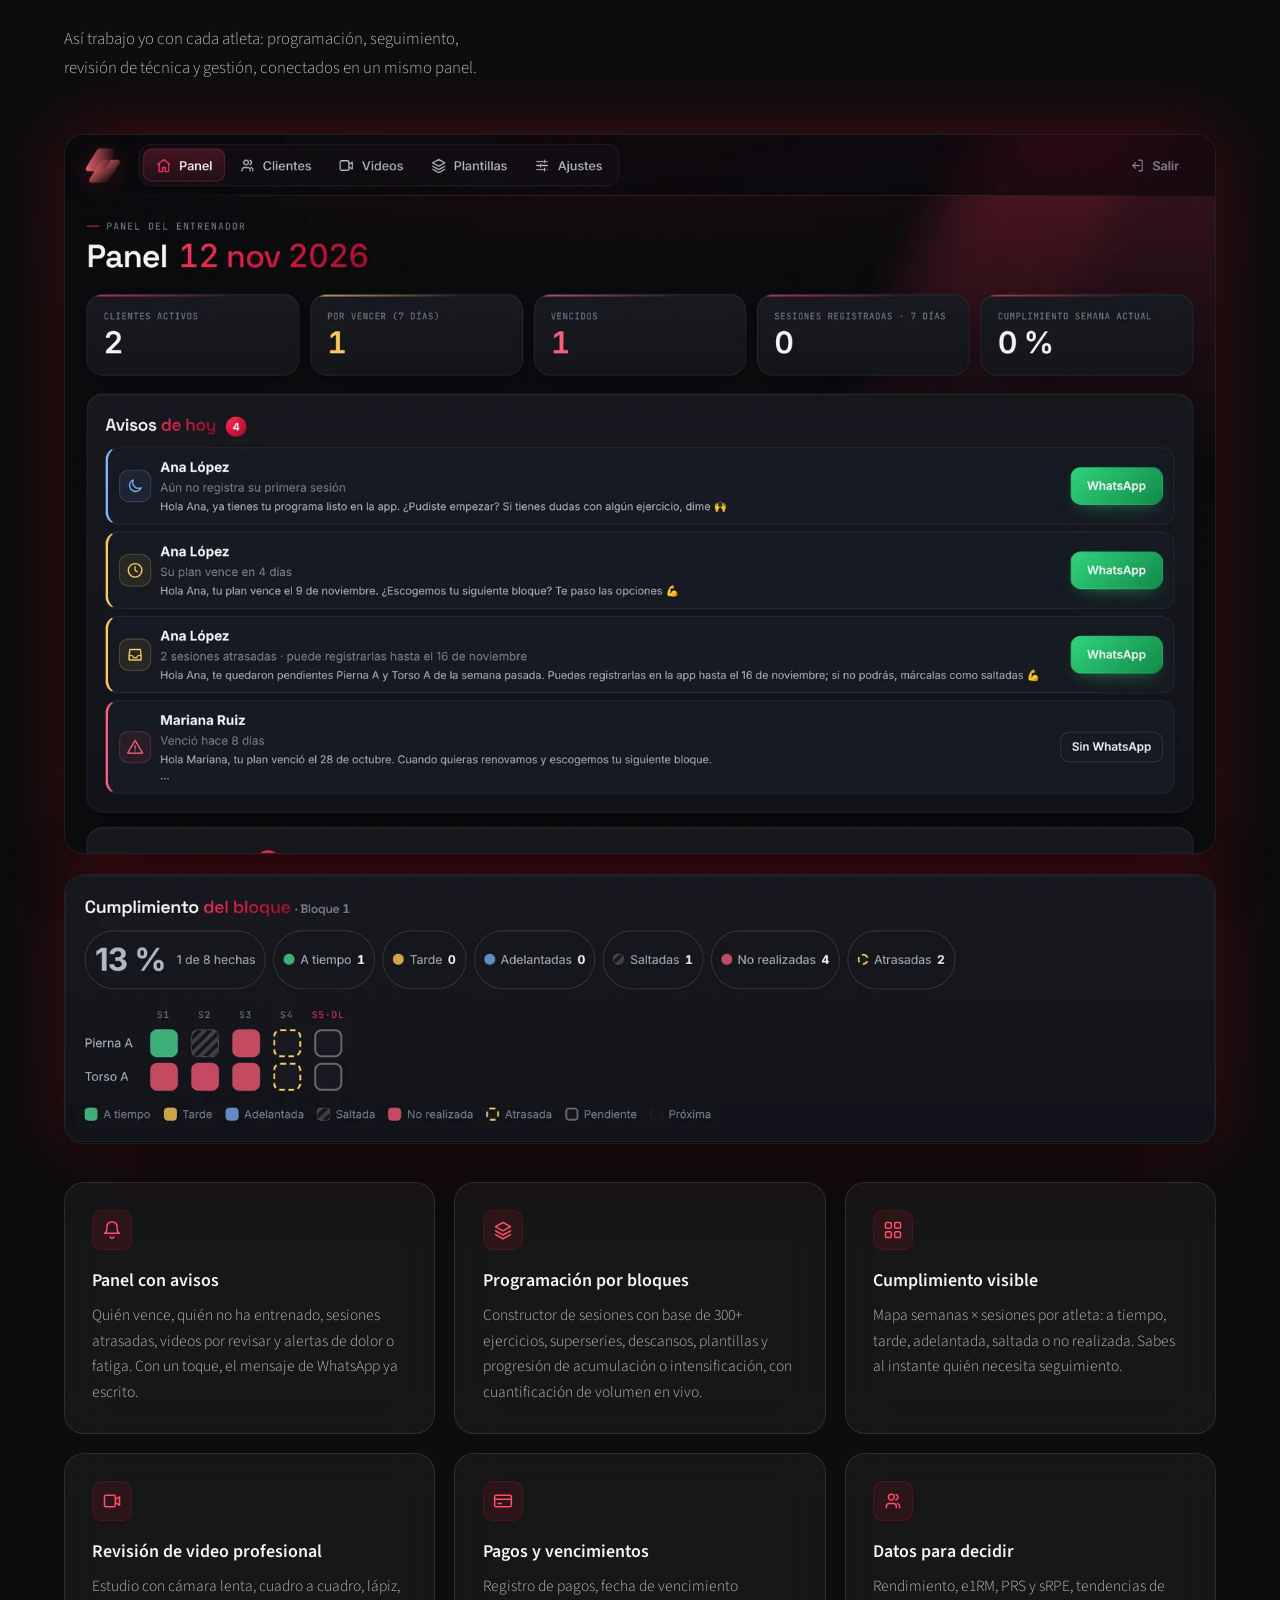
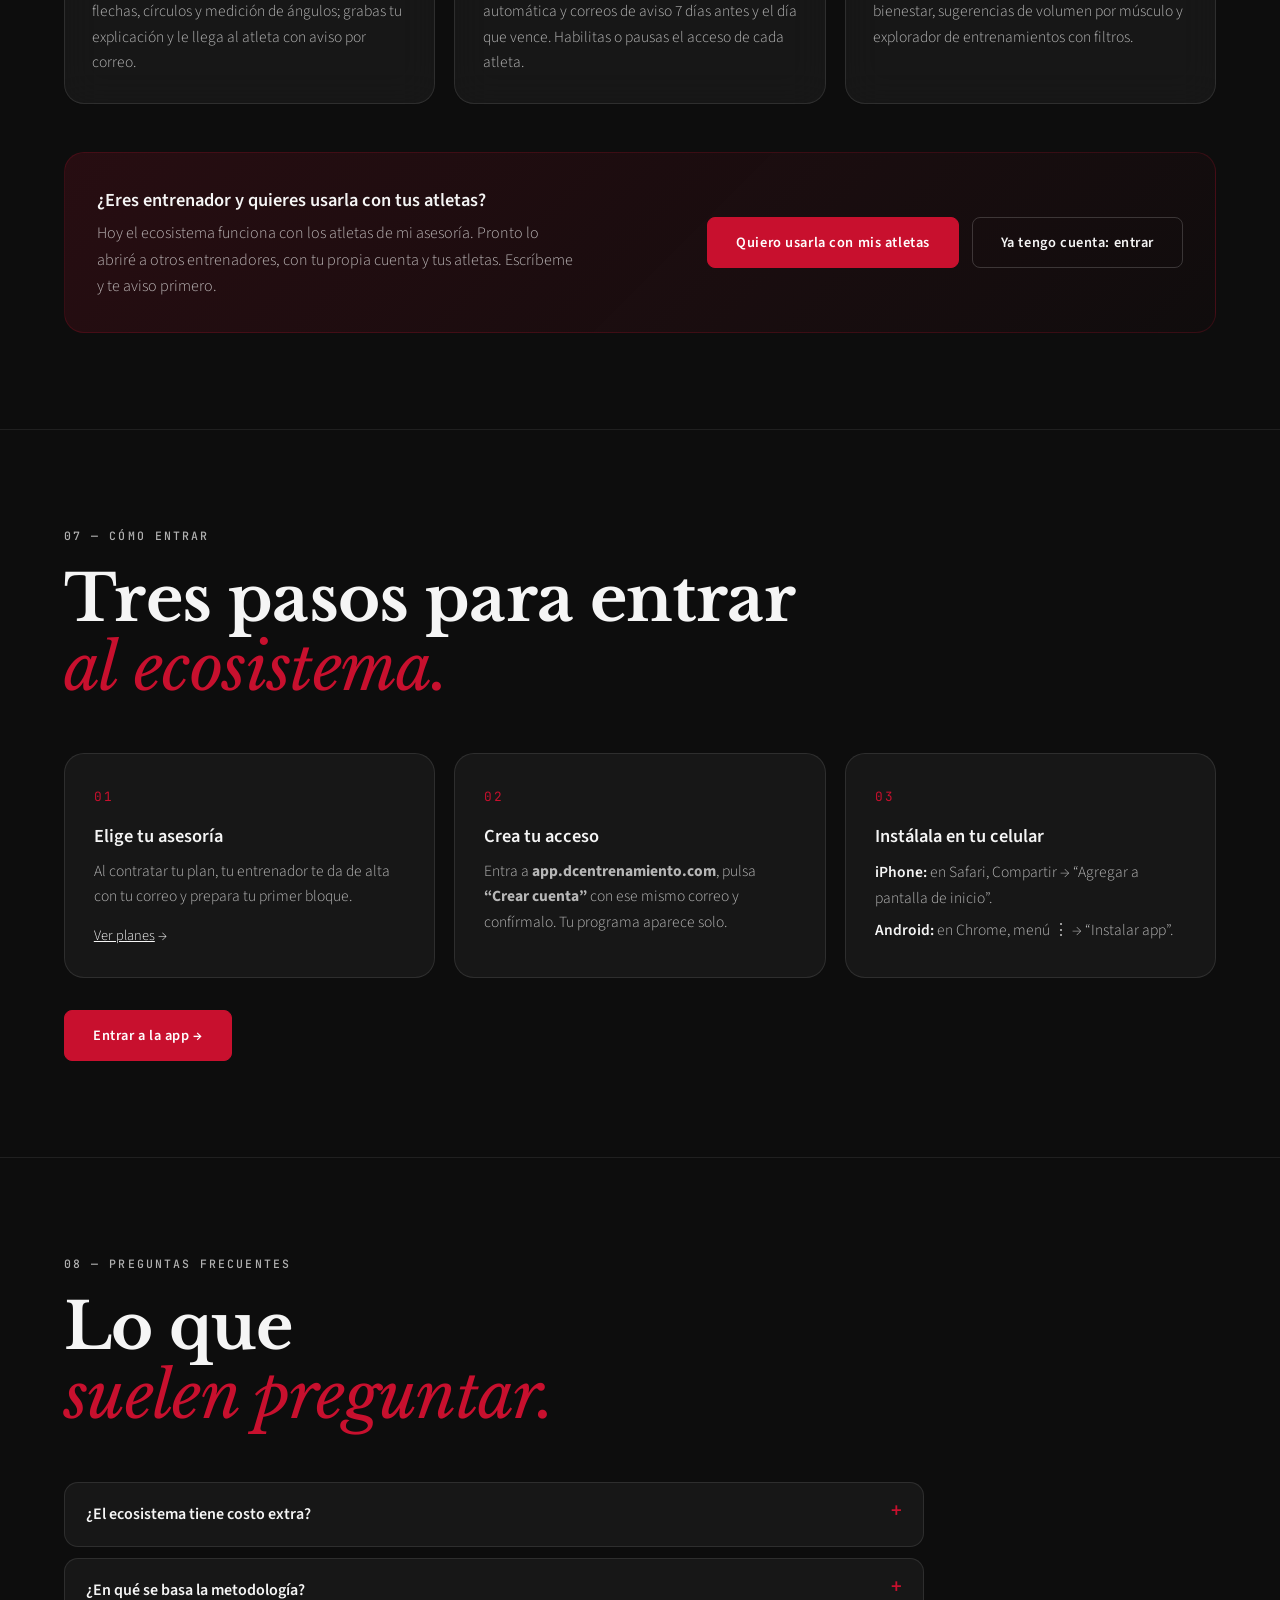
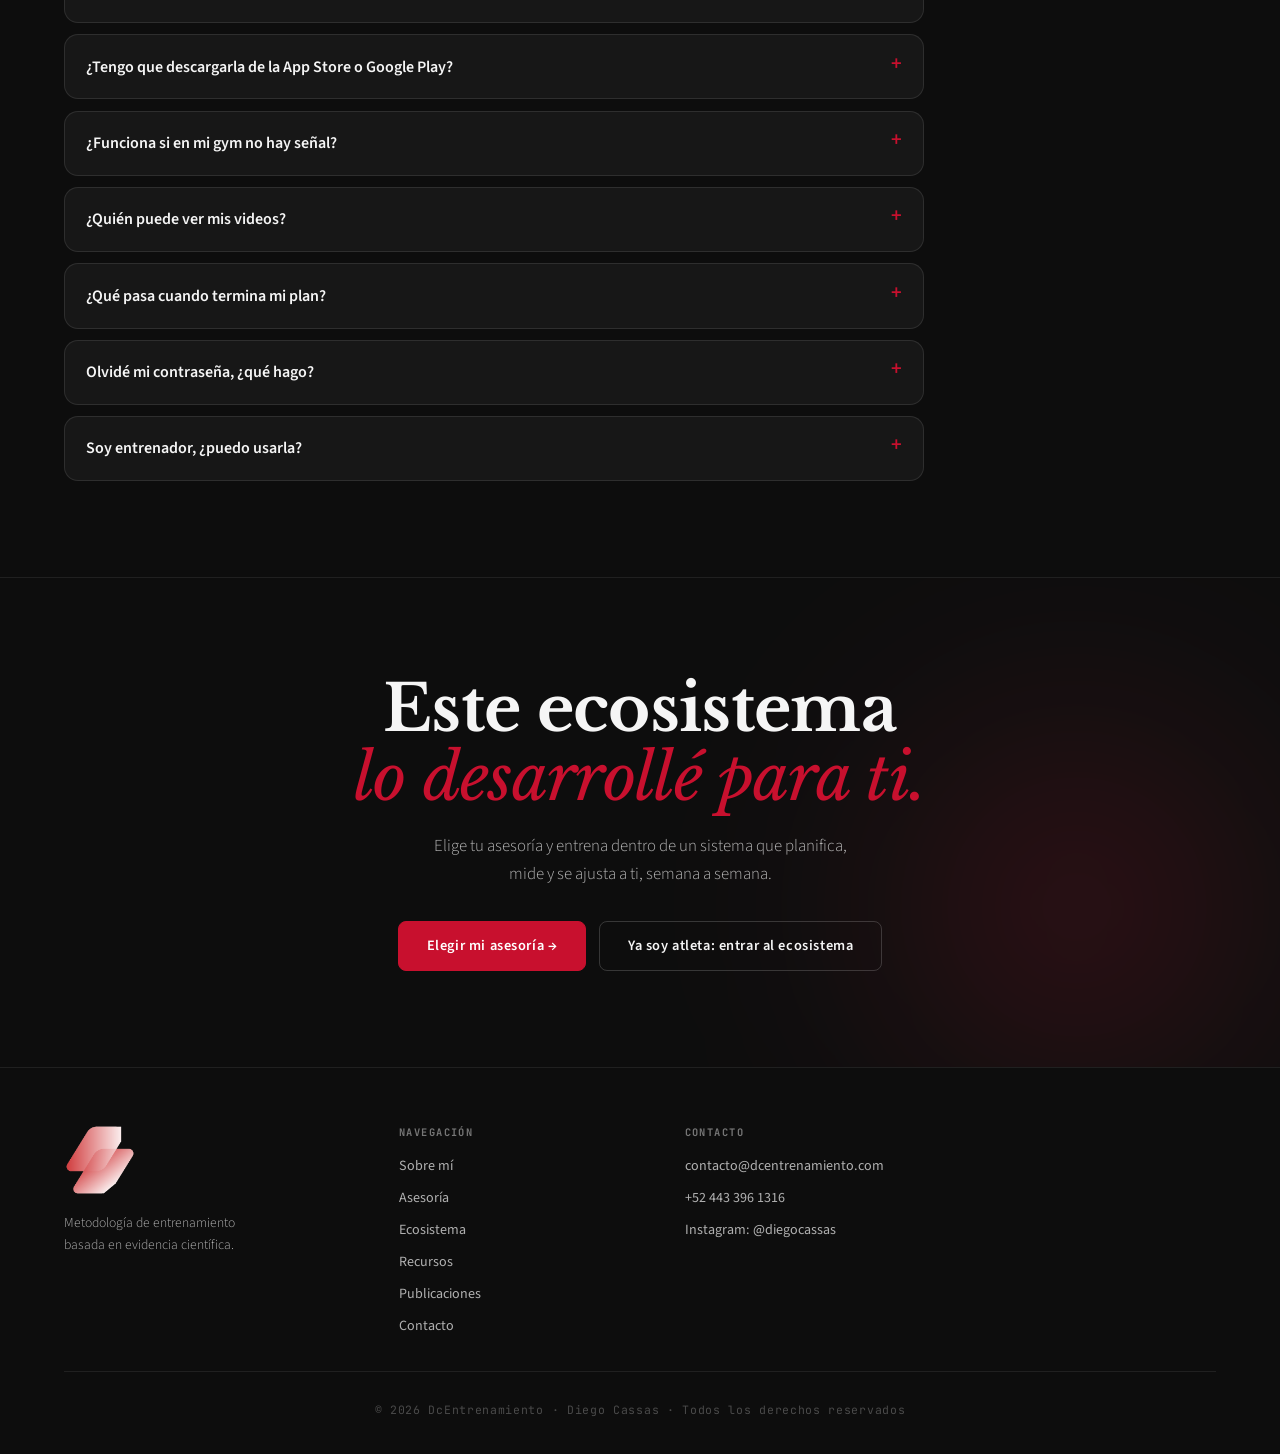
==== commit 2b14d812: "Optimización gráfica, fase 1: menos scroll y detalles visuales - Espaciado entre secciones adaptable" ====
--- a/app.html
+++ b/app.html
@@ -126,6 +126,7 @@
           <h2 class="section-heading" id="fundamento-heading">Cada función responde<br><em>a un principio.</em></h2>
           <p class="section-sub">El ecosistema no mide por medir: mide las variables que la evidencia relaciona con la hipertrofia y con tu capacidad de seguir progresando.</p>
         </div>
+        <p class="swipe-hint" aria-hidden="true">Desliza para ver más →</p>
         <div class="dcapp-grid">
           <article class="dcapp-card reveal" data-reveal><span class="dcapp-ico" aria-hidden="true"><svg viewBox="0 0 24 24" fill="none" stroke="currentColor" stroke-width="1.8" stroke-linecap="round" stroke-linejoin="round"><path d="M4 18l6-6 4 4 6-8M14 8h6v6"/></svg></span><h3>Sobrecarga progresiva</h3><p>Sin registro no hay progresión verificable. Cada serie guarda carga, repeticiones y RIR, y el sistema estima tu 1RM (e1RM) para saber si realmente estás progresando, sesión a sesión.</p></article>
           <article class="dcapp-card reveal" data-reveal><span class="dcapp-ico" aria-hidden="true"><svg viewBox="0 0 24 24" fill="none" stroke="currentColor" stroke-width="1.8" stroke-linecap="round" stroke-linejoin="round"><path d="M5 20V10M10 20V4M15 20v-7M20 20v-4"/></svg></span><h3>Volumen cuantificado por músculo</h3><p>El estímulo depende del volumen efectivo. El sistema cuantifica tus series semanales por grupo muscular —ponderadas por cercanía al fallo— para distribuir el volumen con precisión.</p></article>
@@ -145,6 +146,7 @@
           <h2 class="section-heading" id="ciclo-heading">Un ciclo que se ajusta<br><em>a tu respuesta real.</em></h2>
           <p class="section-sub">El ecosistema funciona como un circuito: cada semana, lo que haces alimenta la siguiente decisión.</p>
         </div>
+        <p class="swipe-hint" aria-hidden="true">Desliza para ver más →</p>
         <ol class="dcapp-loop">
           <li class="reveal" data-reveal><span class="dcapp-loop-n">01</span><h3>Planifico</h3><p>Diseño tu bloque: ejercicios, series, rangos, RIR, descansos y estrategia de progresión, con el volumen cuantificado por músculo.</p></li>
           <li class="reveal" data-reveal><span class="dcapp-loop-n">02</span><h3>Entrenas y registras</h3><p>La app te dice qué toca y registras cada serie en segundos, incluso sin señal. Grabas las series que te pido revisar.</p></li>
@@ -162,6 +164,7 @@
           <h2 class="section-heading" id="atletas-heading">El ecosistema,<br><em>en tu bolsillo.</em></h2>
           <p class="section-sub">Todo el sistema se usa desde una app pensada para el gym: con una mano, entre serie y serie y en segundos.</p>
         </div>
+        <p class="swipe-hint" aria-hidden="true">Desliza para ver más →</p>
         <div class="dcapp-grid">
           <article class="dcapp-card reveal" data-reveal><span class="dcapp-ico" aria-hidden="true"><svg viewBox="0 0 24 24" fill="none" stroke="currentColor" stroke-width="1.8" stroke-linecap="round" stroke-linejoin="round"><rect x="3" y="5" width="18" height="16" rx="2"/><path d="M16 3v4M8 3v4M3 10h18M8 14h3"/></svg></span><h3>Sabes qué te toca</h3><p>La app sigue el calendario de tu bloque: tu semana, tu siguiente sesión y lo que tengas pendiente. Puedes ponerte al día hasta 7 días después o adelantar la semana siguiente.</p></article>
           <article class="dcapp-card reveal" data-reveal><span class="dcapp-ico" aria-hidden="true"><svg viewBox="0 0 24 24" fill="none" stroke="currentColor" stroke-width="1.8" stroke-linecap="round" stroke-linejoin="round"><path d="M6.5 6.5v11M17.5 6.5v11M3.5 9v6M20.5 9v6M6.5 12h11"/></svg></span><h3>Registro serie por serie</h3><p>Kilos, repeticiones y RIR (con “F” de fallo) en botones grandes. Ves lo que hiciste la vez anterior y tu e1RM, y guardas tu avance cuando quieras.</p></article>
@@ -261,6 +264,7 @@
         </div>
         <figure class="dcapp-shot reveal" data-reveal><img src="assets/img/app/panel.webp" alt="Panel del entrenador con indicadores y avisos de hoy: planes por vencer, sesiones atrasadas y botones de WhatsApp" width="1600" height="1000" loading="lazy" decoding="async" /></figure>
         <figure class="dcapp-shot reveal" data-reveal><img src="assets/img/app/cumplimiento.webp" alt="Mapa de cumplimiento del bloque por semanas y sesiones" width="1600" height="373" loading="lazy" decoding="async" /></figure>
+        <p class="swipe-hint" aria-hidden="true">Desliza para ver más →</p>
         <div class="dcapp-grid" style="margin-top:2.4rem">
           <article class="dcapp-card reveal" data-reveal><span class="dcapp-ico" aria-hidden="true"><svg viewBox="0 0 24 24" fill="none" stroke="currentColor" stroke-width="1.8" stroke-linecap="round" stroke-linejoin="round"><path d="M6 8a6 6 0 1 1 12 0c0 7 3 8 3 8H3s3-1 3-8M10 20a2 2 0 0 0 4 0"/></svg></span><h3>Panel con avisos</h3><p>Quién vence, quién no ha entrenado, sesiones atrasadas, videos por revisar y alertas de dolor o fatiga. Con un toque, el mensaje de WhatsApp ya escrito.</p></article>
           <article class="dcapp-card reveal" data-reveal><span class="dcapp-ico" aria-hidden="true"><svg viewBox="0 0 24 24" fill="none" stroke="currentColor" stroke-width="1.8" stroke-linecap="round" stroke-linejoin="round"><path d="m12 3 9 5-9 5-9-5 9-5M3 13l9 5 9-5M3 17.5l9 5 9-5"/></svg></span><h3>Programación por bloques</h3><p>Constructor de sesiones con base de 300+ ejercicios, superseries, descansos, plantillas y progresión de acumulación o intensificación, con cuantificación de volumen en vivo.</p></article>
@@ -289,6 +293,7 @@
           <p class="section-kicker">07 — Cómo entrar</p>
           <h2 class="section-heading" id="entrar-heading">Tres pasos para entrar<br><em>al ecosistema.</em></h2>
         </div>
+        <p class="swipe-hint" aria-hidden="true">Desliza para ver más →</p>
         <div class="dcapp-steps">
           <div class="dcapp-step reveal" data-reveal>
             <h3>Elige tu asesoría</h3>
--- a/styles.css
+++ b/styles.css
@@ -434,21 +434,6 @@
 }
 .sobre-actions { display: flex; gap: 1rem; flex-wrap: wrap; }
 
-/* ─── MARQUEE ─── */
-.marquee-wrap {
-  overflow: clip;
-  border-top: 1px solid var(--line); border-bottom: 1px solid var(--line);
-  padding: 1rem 0; background: var(--negro-2);
-}
-.marquee-track {
-  display: flex; gap: 2rem; white-space: nowrap;
-  animation: marquee 30s linear infinite;
-  font-family: 'JetBrains Mono', monospace; font-size: 0.72rem;
-  letter-spacing: 0.16em; text-transform: uppercase; color: var(--gris);
-}
-.marquee-track span { flex-shrink: 0; }
-.accent-sep { color: var(--rojo); opacity: 0.6; }
-@keyframes marquee { from{transform:translateX(0);} to{transform:translateX(-50%);} }
 
 /* ─── ASESORÍA ─── */
 .asesoria { padding: 7rem 5vw; }
@@ -1120,7 +1105,6 @@
   color: var(--rojo); border: 1px solid var(--line-rojo); border-radius: 999px;
   padding: 0.4rem 0.85rem; margin-bottom: 1.4rem; text-transform: uppercase;
 }
-.tool-card-title { font-size: clamp(1.6rem, 3.5vw, 2.2rem); margin: 0 0 0.8rem; color: var(--ink); }
 .tool-card-desc { color: var(--ink-soft); max-width: 46ch; margin: 0 auto 1.7rem; line-height: 1.6; }
 .tool-card-list {
   list-style: none; padding: 0; margin: 0 auto 2rem; display: inline-flex;
@@ -1479,3 +1463,119 @@
   .dcapp-loop, .dcapp-impl { grid-template-columns: minmax(0, 1fr); }
   .dcapp-loop li:last-child { margin-bottom: 1.6rem; }
 }
+
+/* ═══════════════════════════════════════════
+   OPTIMIZACIÓN GRÁFICA — Fase 1
+   Ritmo vertical, títulos, indicadores, calculadora,
+   formulario y carruseles deslizables en celular.
+   ═══════════════════════════════════════════ */
+
+/* ─── Ritmo vertical: menos aire en celular, igual de amplio en computadora ─── */
+:root { --section-y: clamp(3.75rem, 8vw, 6rem); }
+.sobre, .asesoria, .proceso, .volumen, .tool, .blog, .contacto, .dcapp, .dcapp-section {
+  padding-top: var(--section-y); padding-bottom: var(--section-y);
+}
+.section-header { margin-bottom: clamp(2rem, 4vw, 3.25rem); }
+
+/* Títulos: el texto de abajo ya no toca las letras en cursiva */
+.section-heading + p, .section-heading + .section-sub { margin-top: 1.1rem; }
+
+/* ─── Indicadores: franja compacta ─── */
+.stats { padding: clamp(1.5rem, 4vw, 3.5rem) 5vw; }
+.stat { padding: 1.6rem 1.4rem; gap: 0.8rem; }
+
+/* ─── Calculadora: alineada como el resto, video y tarjeta lado a lado ─── */
+.tool-inner { max-width: 1280px; }
+.tool-layout { display: grid; grid-template-columns: minmax(0, 1.35fr) minmax(0, 1fr); gap: 2rem; align-items: center; }
+.tool-video, .tool-card { max-width: none; margin: 0; }
+.tool-card { padding: 2.4rem 2.2rem; text-align: left; }
+.tool-card-glow { left: 0; right: 30%; }
+.tool-card-desc { margin: 0 0 1.5rem; }
+.tool-card-list { display: flex; margin: 0 0 1.8rem; }
+.tool-video-cap { text-align: left; }
+
+/* ─── Formulario de contacto: tarjeta neutra y textos de ejemplo legibles ─── */
+.contacto-form {
+  background:
+    linear-gradient(var(--bg-3), var(--bg-3)) padding-box,
+    linear-gradient(150deg, rgba(200,16,46,0.35), rgba(255,255,255,0.06) 45%) border-box;
+}
+.form-group input::placeholder,
+.form-group textarea::placeholder,
+.vol-lead-form input::placeholder { color: var(--gris); }
+
+.swipe-hint {
+  display: none; margin: 0 0 0.75rem;
+  font-family: 'JetBrains Mono', monospace; font-size: 0.66rem; letter-spacing: 0.12em;
+  text-transform: uppercase; color: var(--gris);
+}
+
+@media (max-width: 900px) {
+  .tool-layout { grid-template-columns: minmax(0, 1fr); gap: 1.5rem; }
+}
+
+@media (max-width: 768px) {
+  /* Indicadores en una sola fila de 4, sin íconos */
+  .stats-grid { grid-template-columns: repeat(4, minmax(0, 1fr)); gap: 0.5rem; }
+  .stat { padding: 0.9rem 0.4rem; gap: 0.35rem; align-items: center; text-align: center; }
+  .stat-icon { display: none; }
+  .stat-num { font-size: clamp(1rem, 5vw, 1.35rem); margin-bottom: 0.15rem; white-space: nowrap; }
+  .stat-label { font-size: 0.52rem; letter-spacing: 0.06em; line-height: 1.35; }
+
+  /* Carruseles deslizables: planes, proceso, publicaciones y tarjetas de la app */
+  .services-grid, .proceso-steps, .blog-grid, .dcapp-grid, .dcapp-steps, .dcapp-loop {
+    display: grid; grid-template-columns: none;
+    grid-auto-flow: column; grid-auto-columns: 84%;
+    gap: 0.9rem; align-items: stretch;
+    overflow-x: auto; overscroll-behavior-x: contain;
+    scroll-snap-type: x mandatory; scroll-padding-inline: 5vw;
+    margin-inline: -5vw; padding: 0.25rem 5vw 1rem;
+    scrollbar-width: none; perspective: none;
+  }
+  .services-grid::-webkit-scrollbar, .proceso-steps::-webkit-scrollbar, .blog-grid::-webkit-scrollbar,
+  .dcapp-grid::-webkit-scrollbar, .dcapp-steps::-webkit-scrollbar, .dcapp-loop::-webkit-scrollbar { display: none; }
+  .services-grid > *, .proceso-steps > *, .blog-grid > *, .dcapp-grid > *, .dcapp-steps > *, .dcapp-loop > * {
+    scroll-snap-align: start; grid-column: auto !important; max-width: none !important; margin-bottom: 0 !important;
+  }
+  .proceso-steps { margin-top: 2rem; }
+  .proceso-divider { display: none; }
+  .dcapp-loop li::after { display: none !important; }
+
+  .swipe-hint { display: block; }
+  .swipe-hint + [style*="margin-top"] { margin-top: 0 !important; }
+  .dcapp-shot + .swipe-hint { margin-top: 2rem; }
+}
+
+/* Celular del ecosistema: ya no se sale por el borde izquierdo */
+@media (max-width: 560px) {
+  .dcapp-visual { min-height: 400px; }
+  .dcapp-phone--back { transform: translate(-24%, 6%) rotate(-7deg) scale(0.86); }
+  .dcapp-visual > .dcapp-phone:not(.dcapp-phone--back) { transform: translateX(14%) rotate(3deg); }
+}
+
+/* ─── Volumen 1: carrusel de portadas y presentación gratis más compactos ─── */
+.coverflow { margin: 2rem 0 2.5rem; }
+.coverflow-viewport { height: 400px; }
+.cf-item { width: 250px; height: 354px; margin: -177px 0 0 -125px; }
+
+@media (max-width: 768px) {
+  .coverflow-viewport { height: 320px; }
+  .cf-item { width: 196px; height: 277px; margin: -138px 0 0 -98px; }
+  .coverflow-nav { top: 160px; }
+  .coverflow { margin: 1.25rem 0 1.75rem; }
+
+  .vol-lead { grid-template-columns: 88px minmax(0, 1fr); gap: 1.1rem 1.2rem; text-align: left; padding: 1.4rem; align-items: start; }
+  .vol-lead-cover { max-width: none; margin: 0; }
+  .vol-lead-title { font-size: 1.2rem; }
+  .vol-lead-desc { font-size: 0.86rem; margin-bottom: 0; }
+  .vol-lead-desc { margin-bottom: 1rem; }
+  .vol-lead-form { flex-direction: column; margin: 0; max-width: none; }
+
+  /* Sobre mí: foto menos alta */
+  .sobre-img { aspect-ratio: 1 / 1; object-position: center 12%; }
+
+  /* Pie de página en dos columnas */
+  .footer { padding-top: 2.5rem; }
+  .footer-inner { grid-template-columns: 1fr 1fr; gap: 1.75rem 1.25rem; }
+  .footer-inner > :first-child { grid-column: 1 / -1; }
+}
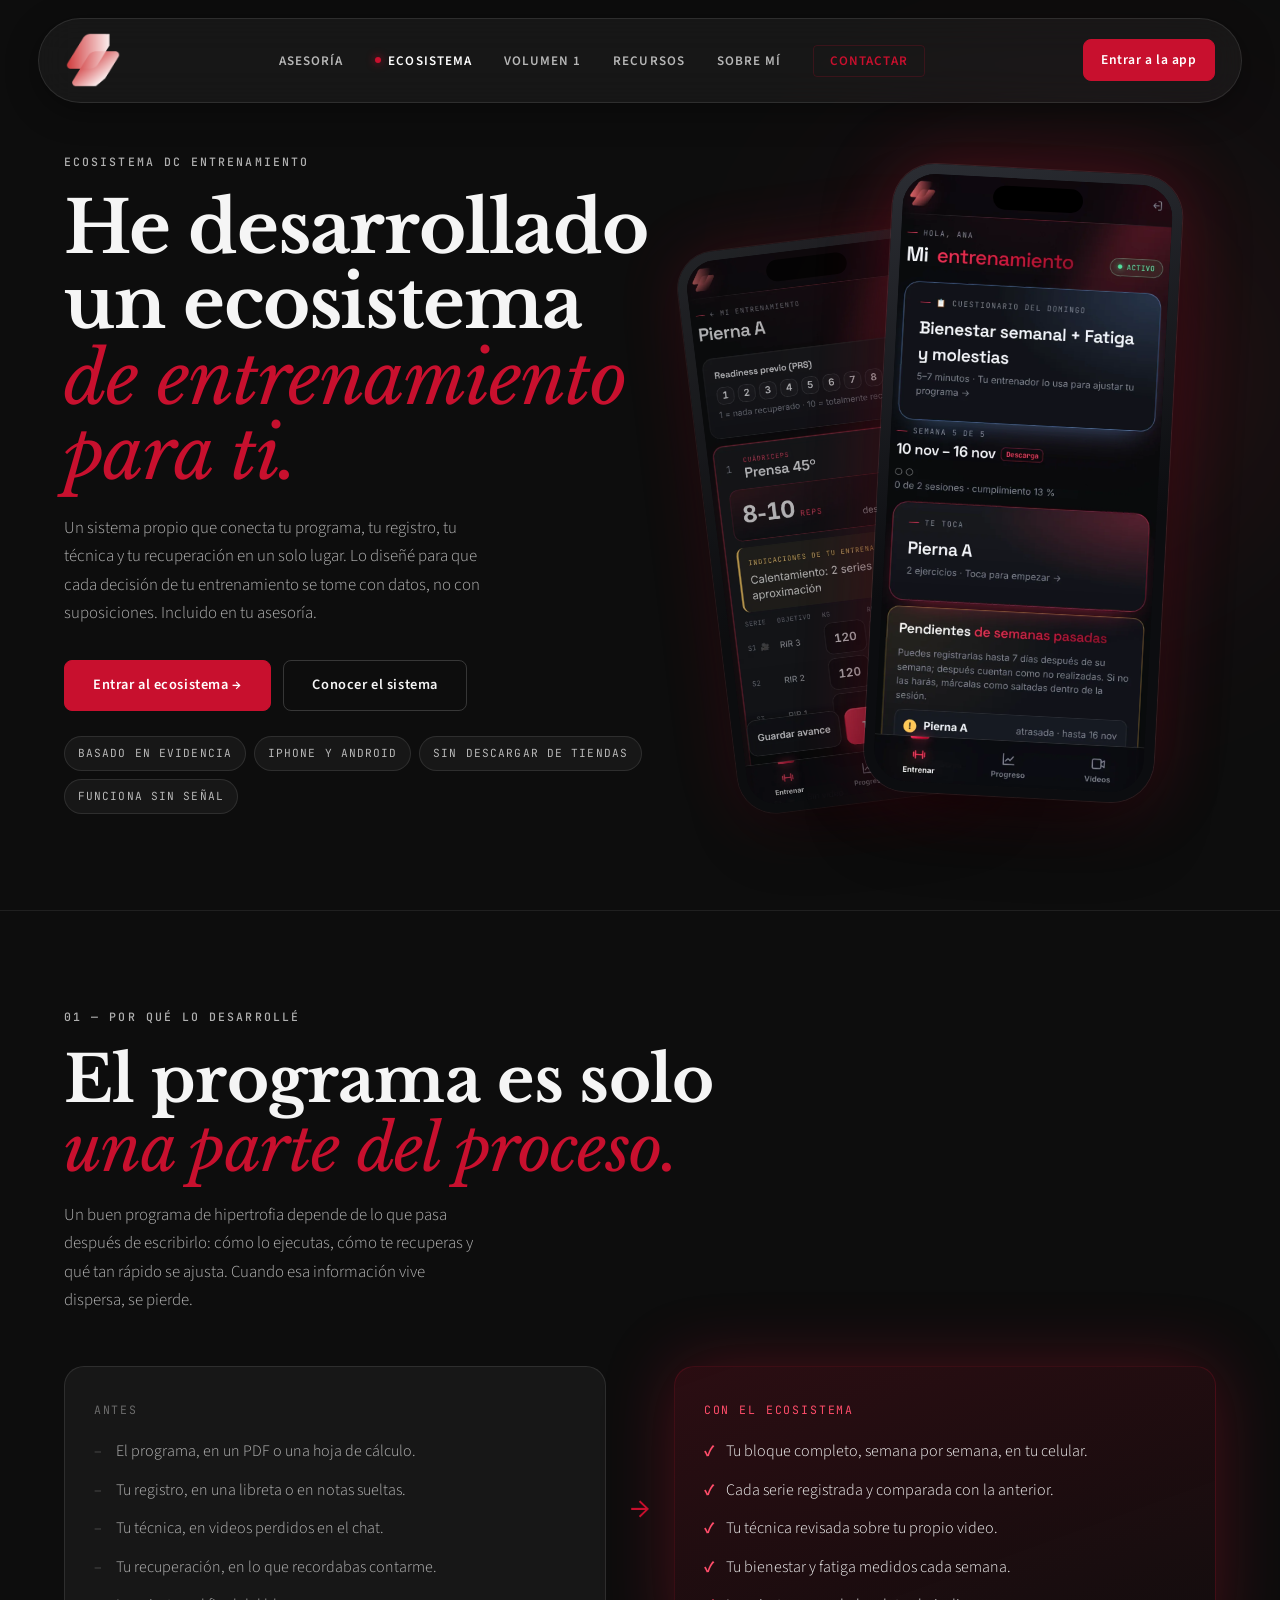
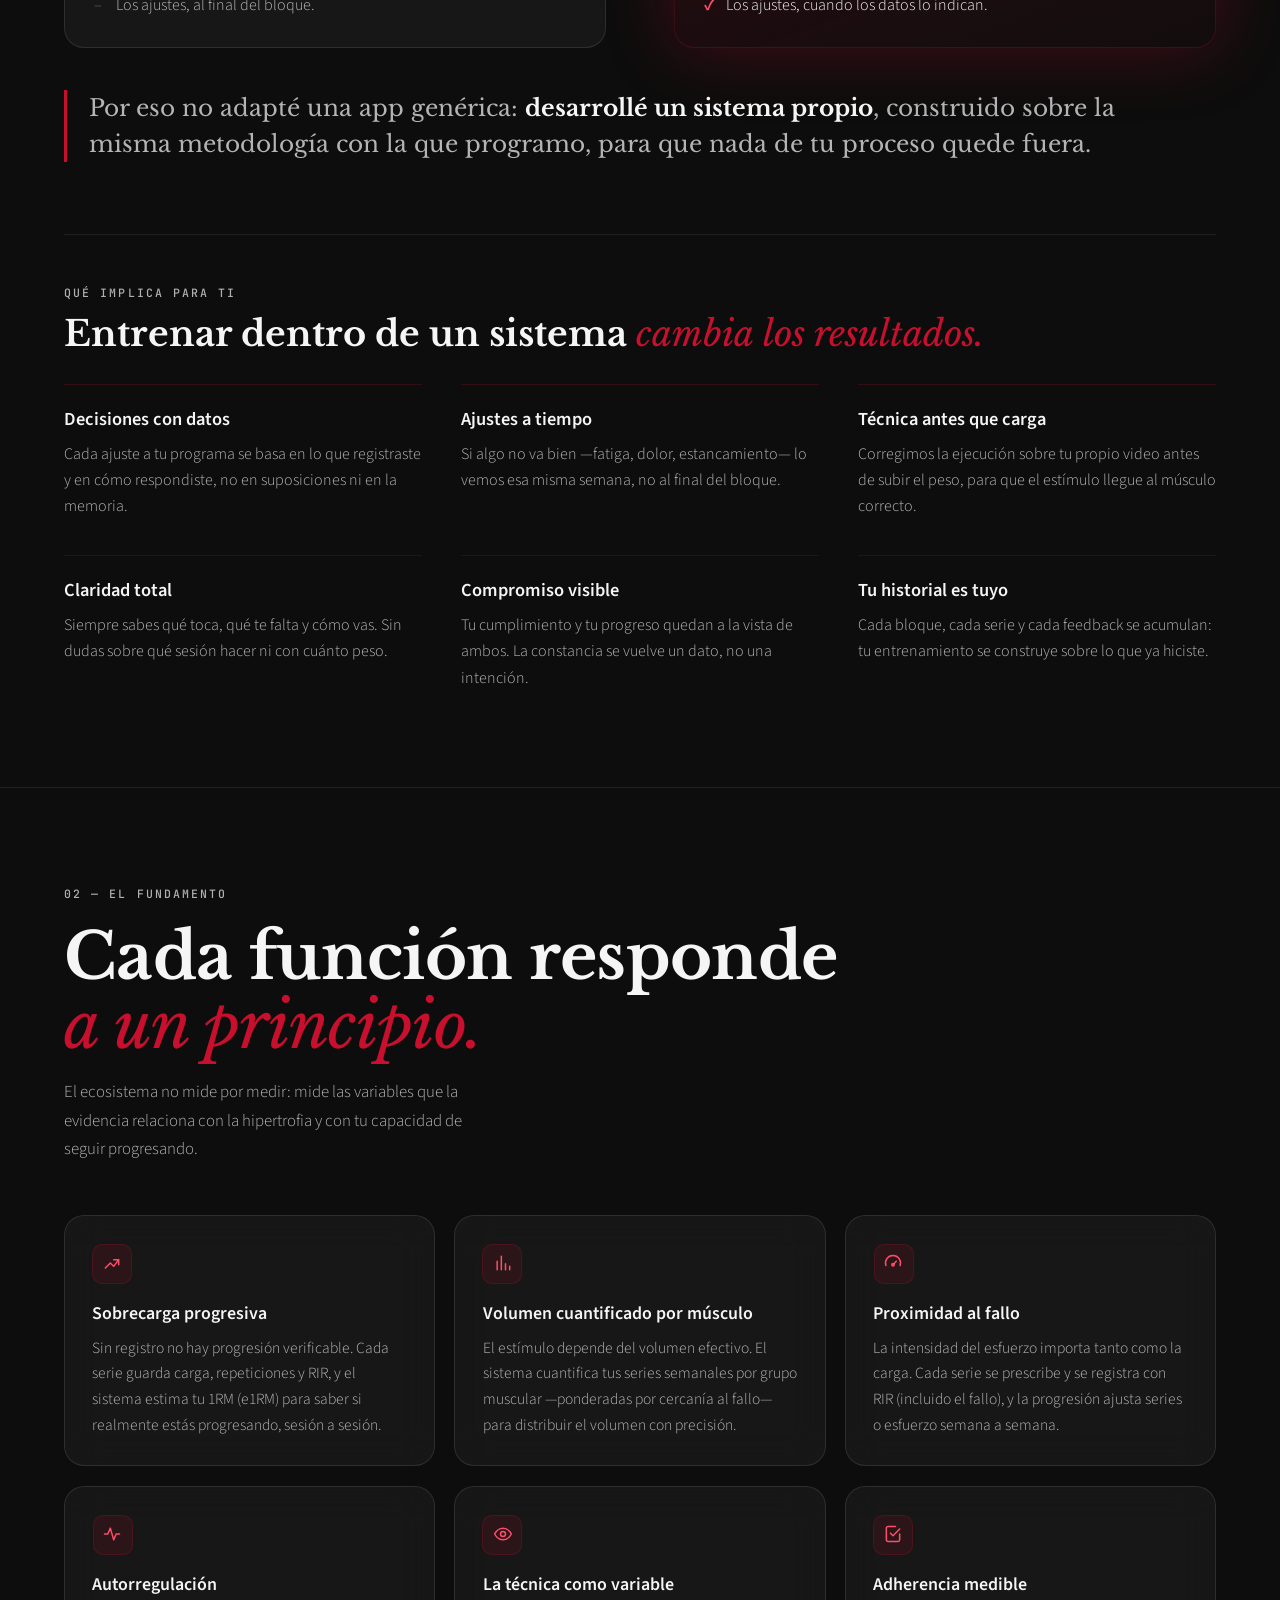
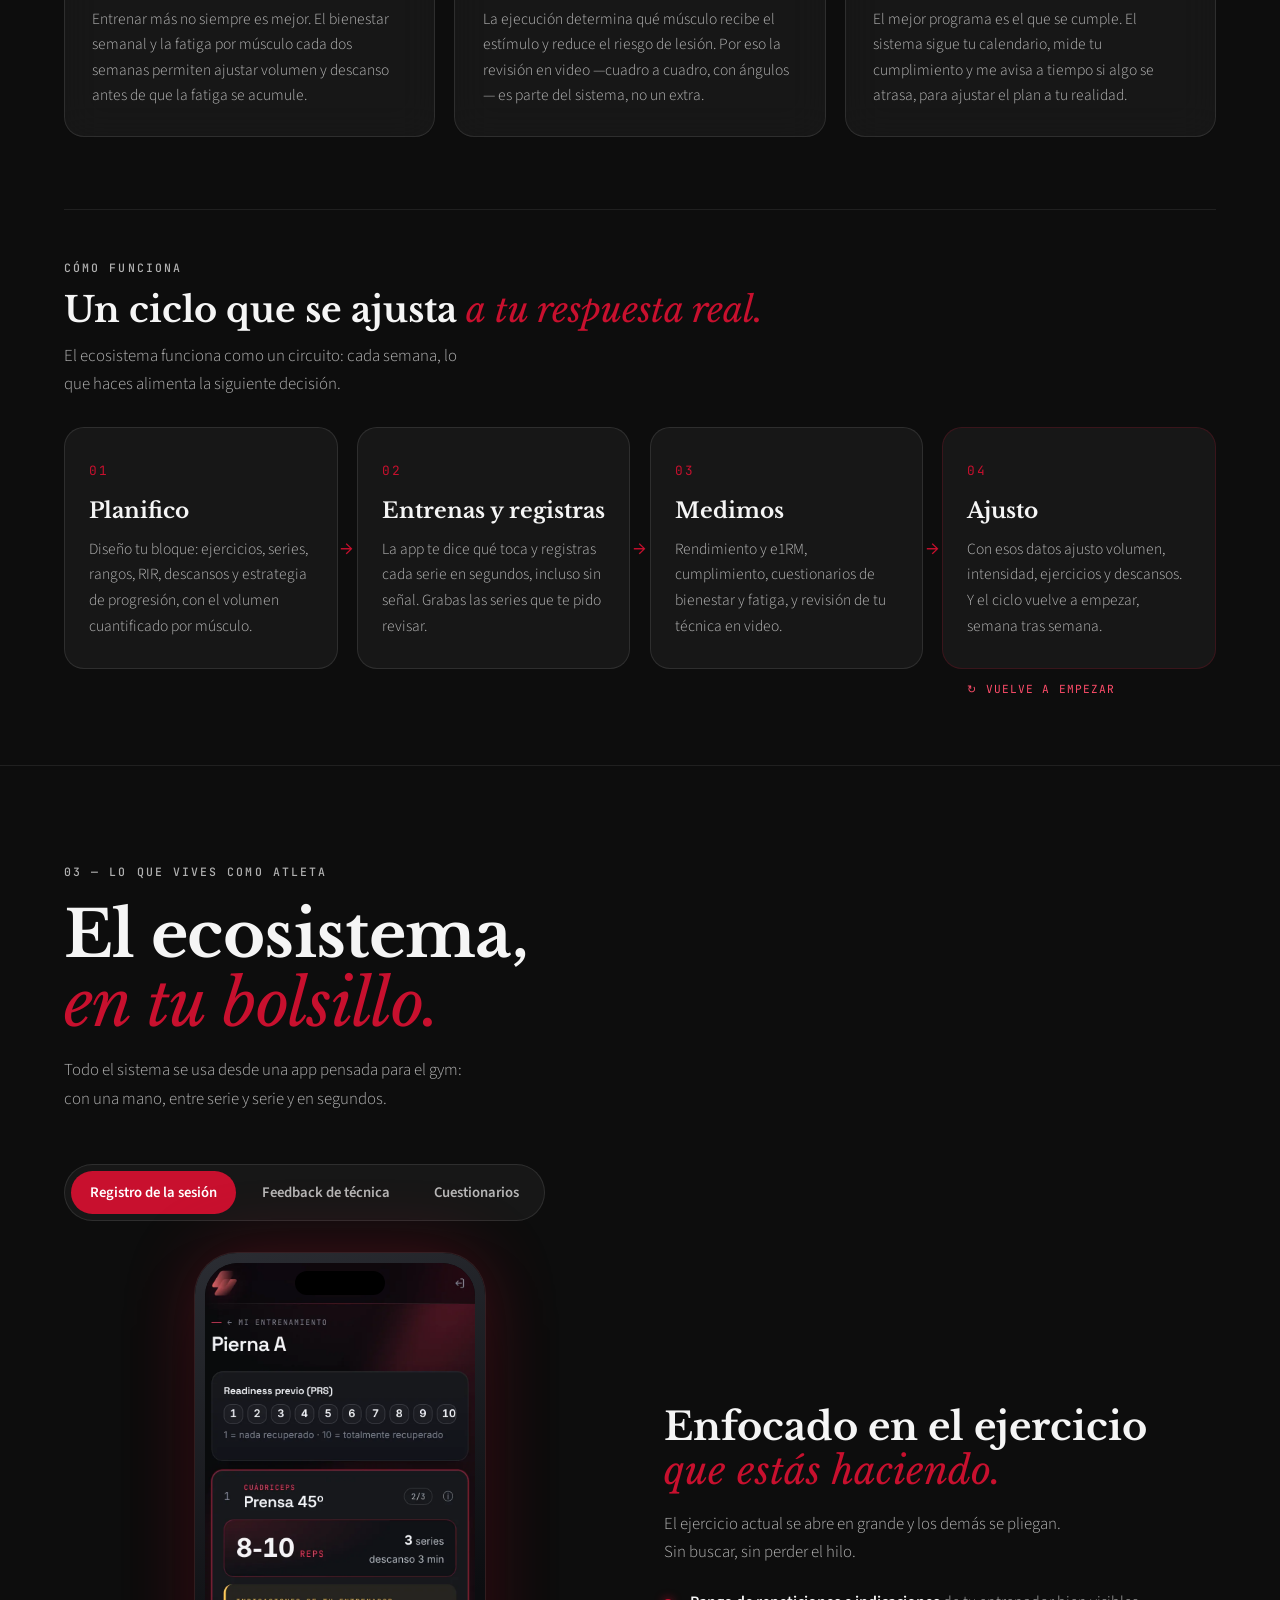
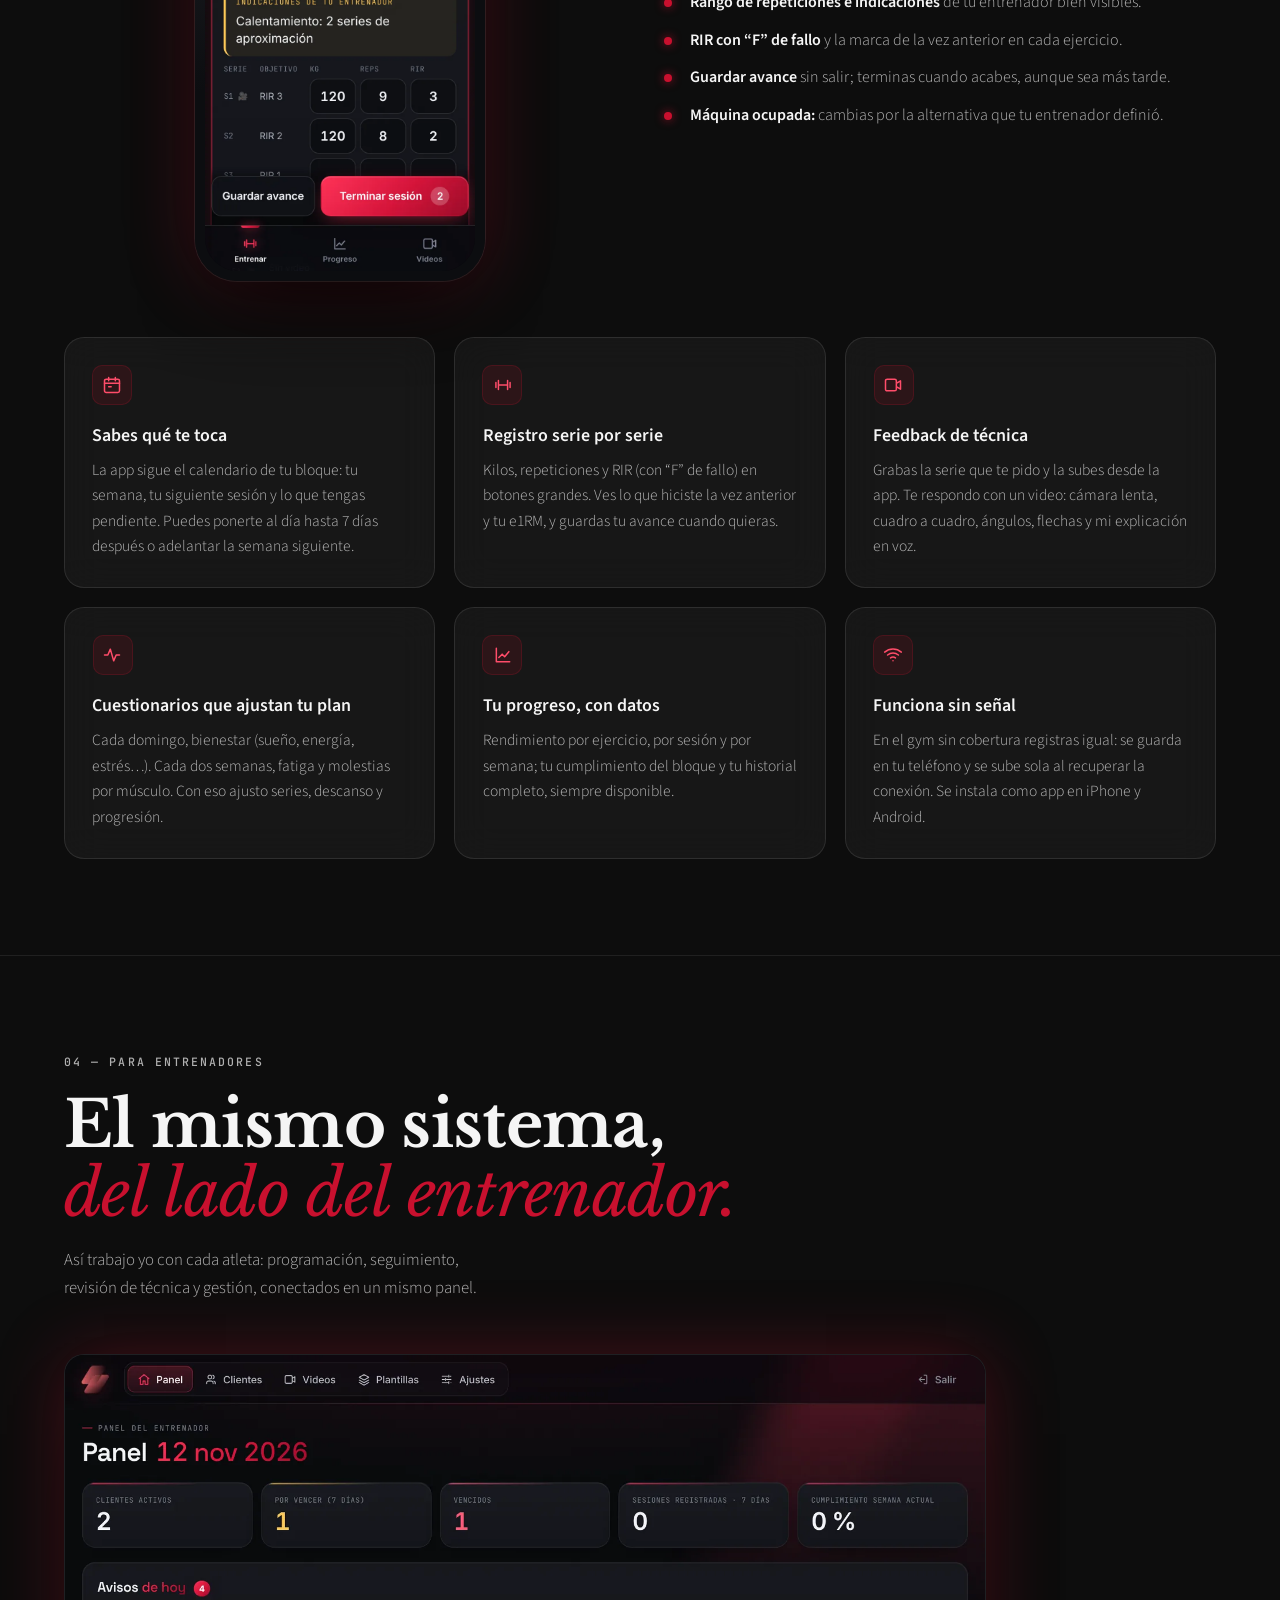
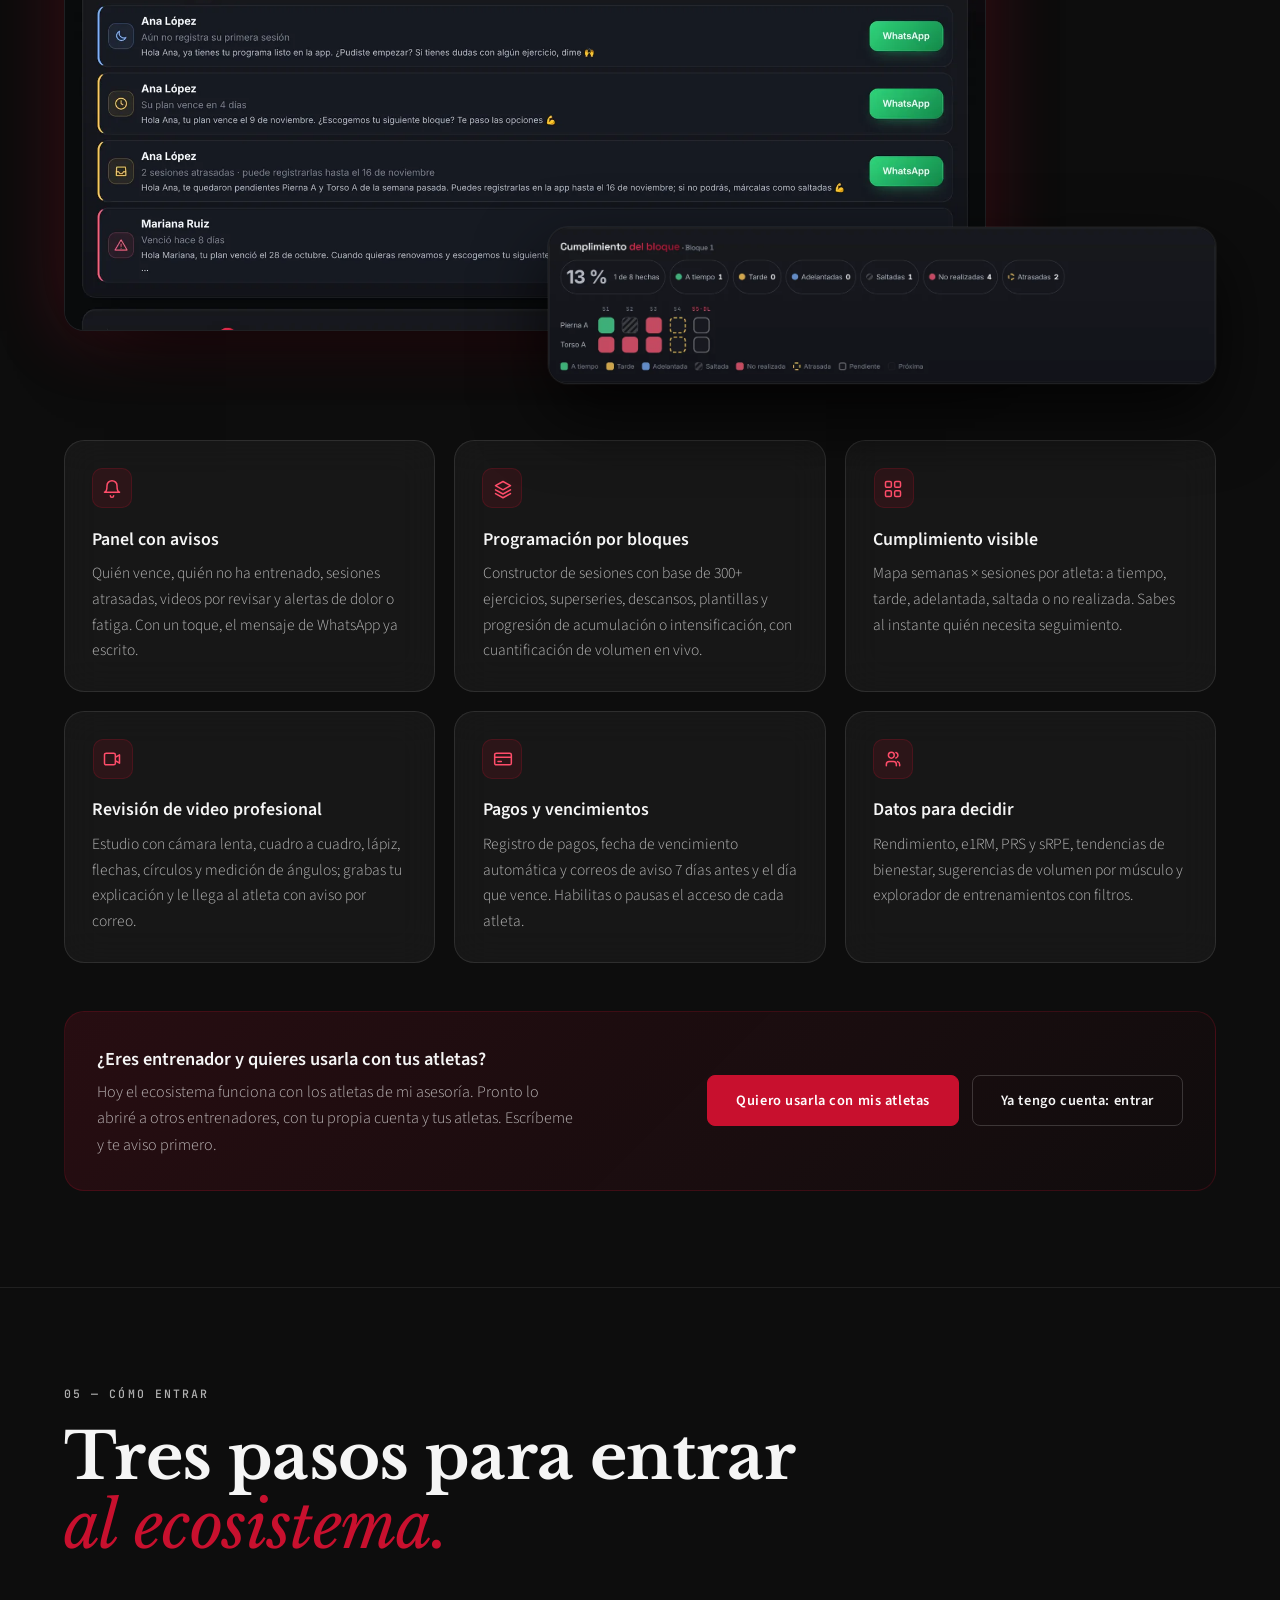
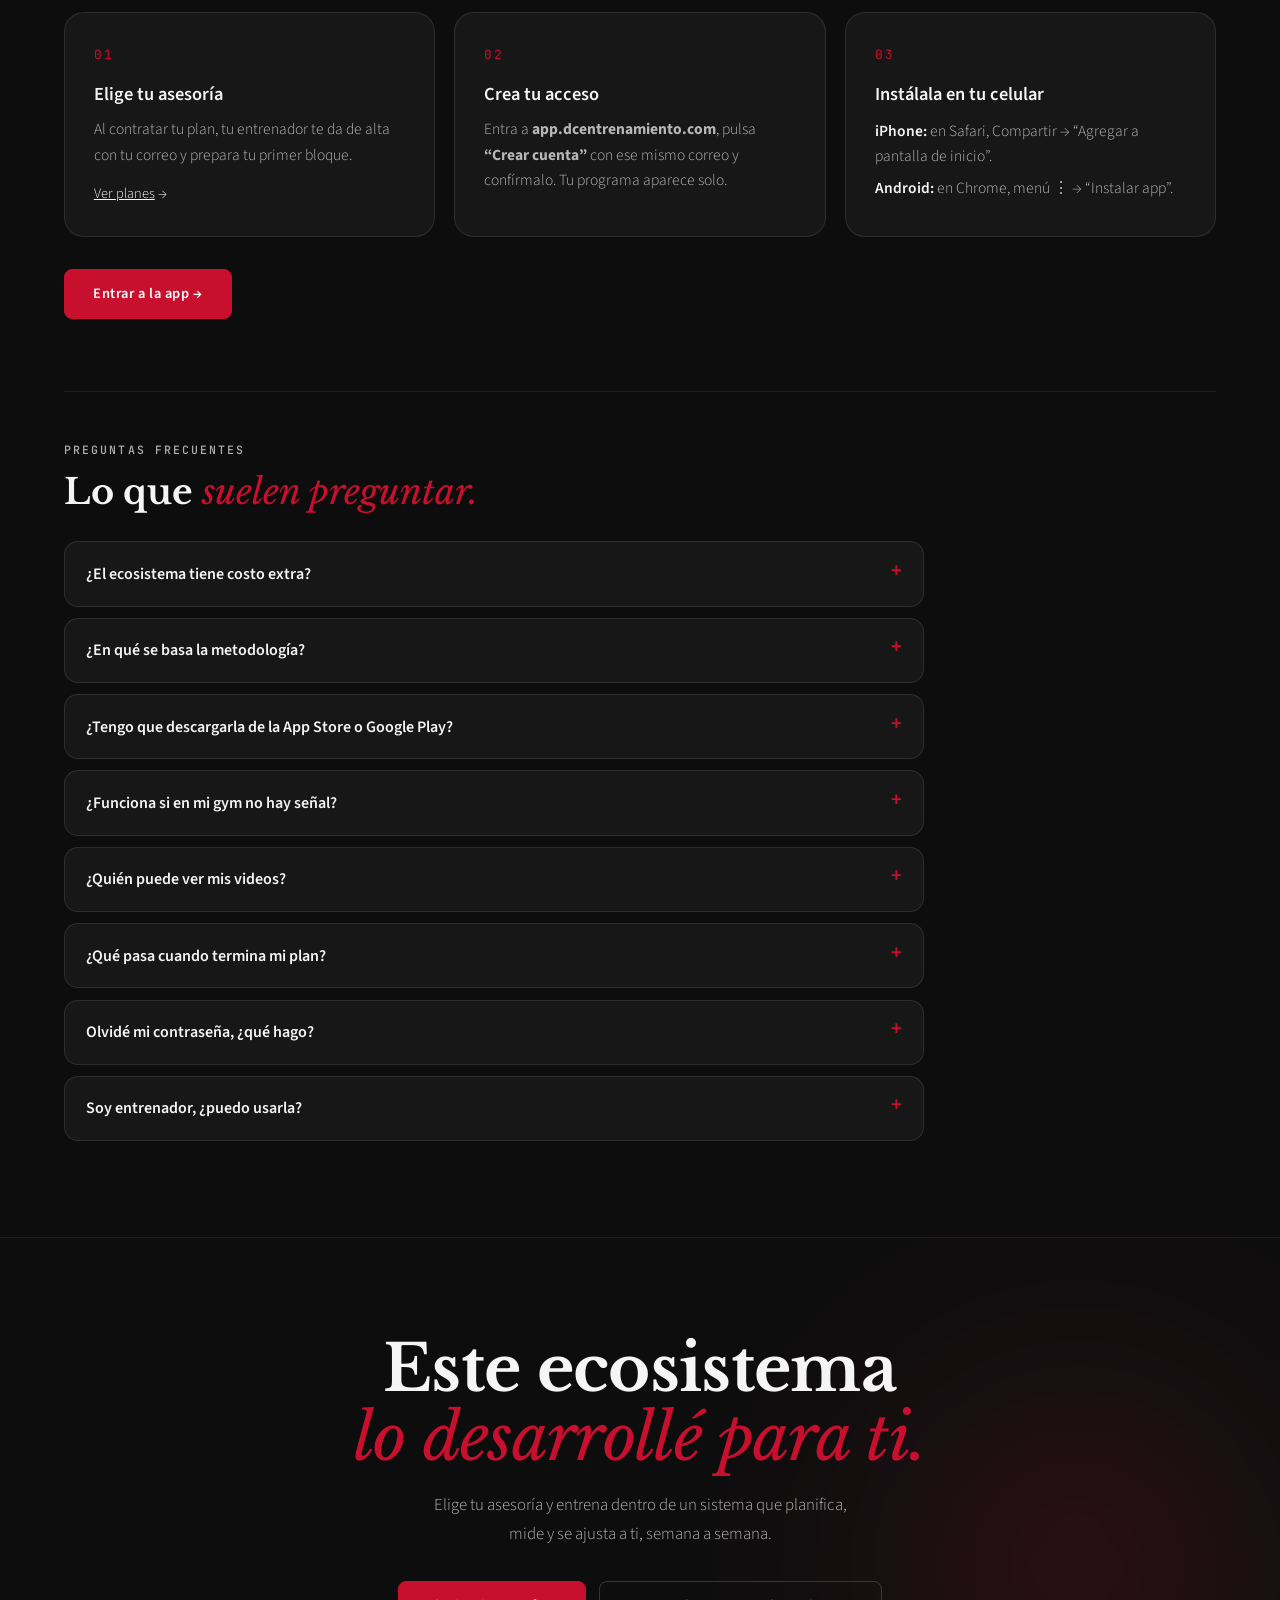
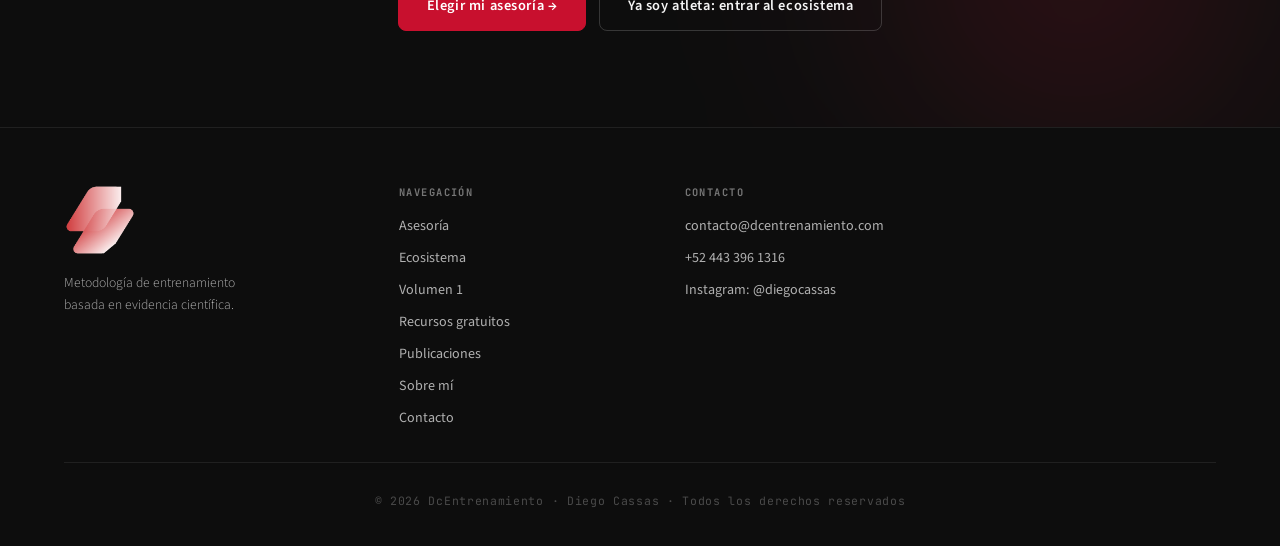
==== commit 5addd9c6: "Optimización gráfica, fase 3: página de la app de 14 a 7 secciones - "Por qué lo desarrollé" incluye" ====
--- a/app.html
+++ b/app.html
@@ -15,7 +15,7 @@
   <link rel="preconnect" href="https://fonts.googleapis.com" />
   <link rel="preconnect" href="https://fonts.gstatic.com" crossorigin />
   <link href="https://fonts.googleapis.com/css2?family=Libre+Baskerville:ital,wght@0,400;0,700;1,400&family=Source+Sans+3:wght@300;400;600;700&family=JetBrains+Mono:wght@400;500&display=swap" rel="stylesheet" />
-  <link rel="stylesheet" href="styles.css?v=20261112" />
+  <link rel="stylesheet" href="styles.css?v=20261113" />
 </head>
 <body class="dcapp-page">
 
@@ -25,10 +25,11 @@
       <img src="assets/img/logo.png" alt="DcEntrenamiento" class="nav-logo-img" />
     </a>
     <ul class="nav-links" role="list">
-      <li><a href="index.html#sobre" class="nav-link">Sobre mí</a></li>
       <li><a href="index.html#asesoria" class="nav-link">Asesoría</a></li>
       <li><a href="#origen" class="nav-link nav-link--app" aria-current="page">Ecosistema</a></li>
-      <li><a href="index.html#recursos" class="nav-link">Recursos</a></li>
+      <li><a href="index.html#recursos" class="nav-link">Volumen 1</a></li>
+      <li><a href="index.html#herramienta" class="nav-link">Recursos</a></li>
+      <li><a href="index.html#sobre" class="nav-link">Sobre mí</a></li>
       <li><a href="index.html#contacto" class="nav-link nav-link--cta">Contactar</a></li>
     </ul>
     <div class="nav-actions">
@@ -115,6 +116,22 @@
           </div>
         </div>
         <p class="dcapp-quote reveal" data-reveal>Por eso no adapté una app genérica: <strong>desarrollé un sistema propio</strong>, construido sobre la misma metodología con la que programo, para que nada de tu proceso quede fuera.</p>
+
+        <div class="dcapp-sub" id="implicaciones">
+        <div class="subsection-header reveal" data-reveal>
+          <p class="section-kicker">Qué implica para ti</p>
+          <h3 class="subsection-heading" id="impl-heading">Entrenar dentro de un sistema <em>cambia los resultados.</em></h3>
+        </div>
+        <p class="swipe-hint" aria-hidden="true">Desliza para ver más →</p>
+        <div class="dcapp-impl">
+          <div class="reveal" data-reveal><strong>Decisiones con datos</strong><p>Cada ajuste a tu programa se basa en lo que registraste y en cómo respondiste, no en suposiciones ni en la memoria.</p></div>
+          <div class="reveal" data-reveal><strong>Ajustes a tiempo</strong><p>Si algo no va bien —fatiga, dolor, estancamiento— lo vemos esa misma semana, no al final del bloque.</p></div>
+          <div class="reveal" data-reveal><strong>Técnica antes que carga</strong><p>Corregimos la ejecución sobre tu propio video antes de subir el peso, para que el estímulo llegue al músculo correcto.</p></div>
+          <div class="reveal" data-reveal><strong>Claridad total</strong><p>Siempre sabes qué toca, qué te falta y cómo vas. Sin dudas sobre qué sesión hacer ni con cuánto peso.</p></div>
+          <div class="reveal" data-reveal><strong>Compromiso visible</strong><p>Tu cumplimiento y tu progreso quedan a la vista de ambos. La constancia se vuelve un dato, no una intención.</p></div>
+          <div class="reveal" data-reveal><strong>Tu historial es tuyo</strong><p>Cada bloque, cada serie y cada feedback se acumulan: tu entrenamiento se construye sobre lo que ya hiciste.</p></div>
+        </div>
+        </div>
       </div>
     </section>
 
@@ -135,15 +152,11 @@
           <article class="dcapp-card reveal" data-reveal><span class="dcapp-ico" aria-hidden="true"><svg viewBox="0 0 24 24" fill="none" stroke="currentColor" stroke-width="1.8" stroke-linecap="round" stroke-linejoin="round"><path d="M2 12s3.5-7 10-7 10 7 10 7-3.5 7-10 7S2 12 2 12z"/><circle cx="12" cy="12" r="3"/></svg></span><h3>La técnica como variable</h3><p>La ejecución determina qué músculo recibe el estímulo y reduce el riesgo de lesión. Por eso la revisión en video —cuadro a cuadro, con ángulos— es parte del sistema, no un extra.</p></article>
           <article class="dcapp-card reveal" data-reveal><span class="dcapp-ico" aria-hidden="true"><svg viewBox="0 0 24 24" fill="none" stroke="currentColor" stroke-width="1.8" stroke-linecap="round" stroke-linejoin="round"><path d="M9 11l3 3 8-8"/><path d="M20 12v7a2 2 0 0 1-2 2H6a2 2 0 0 1-2-2V5a2 2 0 0 1 2-2h9"/></svg></span><h3>Adherencia medible</h3><p>El mejor programa es el que se cumple. El sistema sigue tu calendario, mide tu cumplimiento y me avisa a tiempo si algo se atrasa, para ajustar el plan a tu realidad.</p></article>
         </div>
-      </div>
-    </section>
-
-    <!-- ─── CICLO ─── -->
-    <section class="dcapp-section" id="ciclo" aria-labelledby="ciclo-heading">
-      <div class="dcapp-wrap">
-        <div class="section-header reveal" data-reveal>
-          <p class="section-kicker">03 — Cómo funciona</p>
-          <h2 class="section-heading" id="ciclo-heading">Un ciclo que se ajusta<br><em>a tu respuesta real.</em></h2>
+
+        <div class="dcapp-sub" id="ciclo">
+        <div class="subsection-header reveal" data-reveal>
+          <p class="section-kicker">Cómo funciona</p>
+          <h3 class="subsection-heading" id="ciclo-heading">Un ciclo que se ajusta <em>a tu respuesta real.</em></h3>
           <p class="section-sub">El ecosistema funciona como un circuito: cada semana, lo que haces alimenta la siguiente decisión.</p>
         </div>
         <p class="swipe-hint" aria-hidden="true">Desliza para ver más →</p>
@@ -153,6 +166,7 @@
           <li class="reveal" data-reveal><span class="dcapp-loop-n">03</span><h3>Medimos</h3><p>Rendimiento y e1RM, cumplimiento, cuestionarios de bienestar y fatiga, y revisión de tu técnica en video.</p></li>
           <li class="reveal" data-reveal><span class="dcapp-loop-n">04</span><h3>Ajusto</h3><p>Con esos datos ajusto volumen, intensidad, ejercicios y descansos. Y el ciclo vuelve a empezar, semana tras semana.</p></li>
         </ol>
+        </div>
       </div>
     </section>
 
@@ -160,12 +174,72 @@
     <section class="dcapp-section" id="atletas" aria-labelledby="atletas-heading">
       <div class="dcapp-wrap">
         <div class="section-header reveal" data-reveal>
-          <p class="section-kicker">04 — Lo que vives como atleta</p>
+          <p class="section-kicker">03 — Lo que vives como atleta</p>
           <h2 class="section-heading" id="atletas-heading">El ecosistema,<br><em>en tu bolsillo.</em></h2>
           <p class="section-sub">Todo el sistema se usa desde una app pensada para el gym: con una mano, entre serie y serie y en segundos.</p>
         </div>
-        <p class="swipe-hint" aria-hidden="true">Desliza para ver más →</p>
-        <div class="dcapp-grid">
+        <div class="dcapp-tabs reveal" data-reveal data-tabs>
+          <div class="dcapp-tablist" role="tablist" aria-label="Funciones de la app para atletas">
+            <button class="dcapp-tab" type="button" role="tab" id="tab-registro" aria-controls="panel-registro" aria-selected="true">Registro de la sesión</button>
+            <button class="dcapp-tab" type="button" role="tab" id="tab-video" aria-controls="panel-video" aria-selected="false" tabindex="-1">Feedback de técnica</button>
+            <button class="dcapp-tab" type="button" role="tab" id="tab-quest" aria-controls="panel-quest" aria-selected="false" tabindex="-1">Cuestionarios</button>
+          </div>
+          <div class="dcapp-tabpanel" role="tabpanel" id="panel-registro" aria-labelledby="tab-registro">
+            <div class="dcapp-split">
+              <div class="dcapp-center">
+                <figure class="dcapp-phone"><img src="assets/img/app/sesion.webp" alt="Registro de una sesión: rango de 8 a 10 repeticiones, indicaciones del entrenador y series con kilos, repeticiones y RIR" width="390" height="844" loading="lazy" decoding="async" /></figure>
+              </div>
+              <div>
+                <p class="section-kicker">Registro de la sesión</p>
+                <h3 id="registro-heading">Enfocado en el ejercicio<br><em>que estás haciendo.</em></h3>
+                <p class="section-sub">El ejercicio actual se abre en grande y los demás se pliegan. Sin buscar, sin perder el hilo.</p>
+                <ul class="dcapp-list">
+                  <li><strong>Rango de repeticiones e indicaciones</strong> de tu entrenador bien visibles.</li>
+                  <li><strong>RIR con “F” de fallo</strong> y la marca de la vez anterior en cada ejercicio.</li>
+                  <li><strong>Guardar avance</strong> sin salir; terminas cuando acabes, aunque sea más tarde.</li>
+                  <li><strong>Máquina ocupada:</strong> cambias por la alternativa que tu entrenador definió.</li>
+                </ul>
+              </div>
+            </div>
+          </div>
+          <div class="dcapp-tabpanel" role="tabpanel" id="panel-video" aria-labelledby="tab-video">
+            <div class="dcapp-split dcapp-split--rev">
+              <div>
+                <figure class="dcapp-shot"><img src="assets/img/app/estudio.webp" alt="Estudio de revisión de video con ángulo de rodilla de 85 grados, flecha y círculo dibujados sobre una sentadilla" width="1400" height="1323" loading="lazy" decoding="async" /></figure>
+              </div>
+              <div>
+                <p class="section-kicker">Feedback de técnica</p>
+                <h3 id="video-heading">Como revisarte<br><em>en persona.</em></h3>
+                <p class="section-sub">Subes tu serie desde la app y recibes un video con la explicación, no solo un “bien hecho”.</p>
+                <ul class="dcapp-list">
+                  <li><strong>Cámara lenta y cuadro a cuadro</strong> para ver lo que a velocidad normal no se nota.</li>
+                  <li><strong>Ángulos, flechas y trazos</strong> sobre tu propio video, con mi voz.</li>
+                  <li><strong>Se optimiza en tu teléfono</strong> antes de subir: rápido y sin gastar tus datos.</li>
+                  <li><strong>Privado:</strong> solo tú y tu entrenador lo ven; se borra a los 60 días.</li>
+                </ul>
+              </div>
+            </div>
+          </div>
+          <div class="dcapp-tabpanel" role="tabpanel" id="panel-quest" aria-labelledby="tab-quest">
+            <div class="dcapp-split">
+              <div class="dcapp-center">
+                <figure class="dcapp-phone"><img src="assets/img/app/cuestionario.webp" alt="Cuestionario de bienestar semanal con escalas de sueño, energía, dolor y estrés" width="390" height="844" loading="lazy" decoding="async" /></figure>
+              </div>
+              <div>
+                <p class="section-kicker">Cuestionarios</p>
+                <h3 id="quest-heading">Tu recuperación<br><em>también cuenta.</em></h3>
+                <p class="section-sub">Dos a siete minutos el domingo. Con tus respuestas ajusto tu programa antes de que el cansancio se acumule.</p>
+                <ul class="dcapp-list">
+                  <li><strong>Bienestar semanal:</strong> sueño, energía, dolor, estrés, ánimo, peso, pasos y alimentación.</li>
+                  <li><strong>Fatiga y molestias cada 2 semanas:</strong> recuperación y pump por músculo, y dónde te molesta y con qué ejercicio.</li>
+                  <li><strong>Alertas para tu entrenador</strong> si algo no va bien, para actuar a tiempo.</li>
+                </ul>
+              </div>
+            </div>
+          </div>
+        </div>
+        <p class="swipe-hint" aria-hidden="true">Desliza para ver más →</p>
+        <div class="dcapp-grid dcapp-grid--after-tabs">
           <article class="dcapp-card reveal" data-reveal><span class="dcapp-ico" aria-hidden="true"><svg viewBox="0 0 24 24" fill="none" stroke="currentColor" stroke-width="1.8" stroke-linecap="round" stroke-linejoin="round"><rect x="3" y="5" width="18" height="16" rx="2"/><path d="M16 3v4M8 3v4M3 10h18M8 14h3"/></svg></span><h3>Sabes qué te toca</h3><p>La app sigue el calendario de tu bloque: tu semana, tu siguiente sesión y lo que tengas pendiente. Puedes ponerte al día hasta 7 días después o adelantar la semana siguiente.</p></article>
           <article class="dcapp-card reveal" data-reveal><span class="dcapp-ico" aria-hidden="true"><svg viewBox="0 0 24 24" fill="none" stroke="currentColor" stroke-width="1.8" stroke-linecap="round" stroke-linejoin="round"><path d="M6.5 6.5v11M17.5 6.5v11M3.5 9v6M20.5 9v6M6.5 12h11"/></svg></span><h3>Registro serie por serie</h3><p>Kilos, repeticiones y RIR (con “F” de fallo) en botones grandes. Ves lo que hiciste la vez anterior y tu e1RM, y guardas tu avance cuando quieras.</p></article>
           <article class="dcapp-card reveal" data-reveal><span class="dcapp-ico" aria-hidden="true"><svg viewBox="0 0 24 24" fill="none" stroke="currentColor" stroke-width="1.8" stroke-linecap="round" stroke-linejoin="round"><path d="M3 7a2 2 0 0 1 2-2h9a2 2 0 0 1 2 2v10a2 2 0 0 1-2 2H5a2 2 0 0 1-2-2zM16 10l5-3v10l-5-3"/></svg></span><h3>Feedback de técnica</h3><p>Grabas la serie que te pido y la subes desde la app. Te respondo con un video: cámara lenta, cuadro a cuadro, ángulos, flechas y mi explicación en voz.</p></article>
@@ -176,96 +250,20 @@
       </div>
     </section>
 
-    <!-- ─── REGISTRO ─── -->
-    <section class="dcapp-section" aria-labelledby="registro-heading">
-      <div class="dcapp-wrap dcapp-split">
-        <div class="dcapp-center reveal" data-reveal>
-          <figure class="dcapp-phone"><img src="assets/img/app/sesion.webp" alt="Registro de una sesión: rango de 8 a 10 repeticiones, indicaciones del entrenador y series con kilos, repeticiones y RIR" width="390" height="844" loading="lazy" decoding="async" /></figure>
-        </div>
-        <div class="reveal" data-reveal>
-          <p class="section-kicker">Registro de la sesión</p>
-          <h3 id="registro-heading">Enfocado en el ejercicio<br><em>que estás haciendo.</em></h3>
-          <p class="section-sub">El ejercicio actual se abre en grande y los demás se pliegan. Sin buscar, sin perder el hilo.</p>
-          <ul class="dcapp-list">
-            <li><strong>Rango de repeticiones e indicaciones</strong> de tu entrenador bien visibles.</li>
-            <li><strong>RIR con “F” de fallo</strong> y la marca de la vez anterior en cada ejercicio.</li>
-            <li><strong>Guardar avance</strong> sin salir; terminas cuando acabes, aunque sea más tarde.</li>
-            <li><strong>Máquina ocupada:</strong> cambias por la alternativa que tu entrenador definió.</li>
-          </ul>
-        </div>
-      </div>
-    </section>
-
-    <!-- ─── VIDEO ─── -->
-    <section class="dcapp-section" aria-labelledby="video-heading">
-      <div class="dcapp-wrap dcapp-split dcapp-split--rev">
-        <div class="reveal" data-reveal>
-          <figure class="dcapp-shot"><img src="assets/img/app/estudio.webp" alt="Estudio de revisión de video con ángulo de rodilla de 85 grados, flecha y círculo dibujados sobre una sentadilla" width="1400" height="1323" loading="lazy" decoding="async" /></figure>
-        </div>
-        <div class="reveal" data-reveal>
-          <p class="section-kicker">Feedback de técnica</p>
-          <h3 id="video-heading">Como revisarte<br><em>en persona.</em></h3>
-          <p class="section-sub">Subes tu serie desde la app y recibes un video con la explicación, no solo un “bien hecho”.</p>
-          <ul class="dcapp-list">
-            <li><strong>Cámara lenta y cuadro a cuadro</strong> para ver lo que a velocidad normal no se nota.</li>
-            <li><strong>Ángulos, flechas y trazos</strong> sobre tu propio video, con mi voz.</li>
-            <li><strong>Se optimiza en tu teléfono</strong> antes de subir: rápido y sin gastar tus datos.</li>
-            <li><strong>Privado:</strong> solo tú y tu entrenador lo ven; se borra a los 60 días.</li>
-          </ul>
-        </div>
-      </div>
-    </section>
-
-    <!-- ─── CUESTIONARIOS ─── -->
-    <section class="dcapp-section" aria-labelledby="quest-heading">
-      <div class="dcapp-wrap dcapp-split">
-        <div class="dcapp-center reveal" data-reveal>
-          <figure class="dcapp-phone"><img src="assets/img/app/cuestionario.webp" alt="Cuestionario de bienestar semanal con escalas de sueño, energía, dolor y estrés" width="390" height="844" loading="lazy" decoding="async" /></figure>
-        </div>
-        <div class="reveal" data-reveal>
-          <p class="section-kicker">Cuestionarios</p>
-          <h3 id="quest-heading">Tu recuperación<br><em>también cuenta.</em></h3>
-          <p class="section-sub">Dos a siete minutos el domingo. Con tus respuestas ajusto tu programa antes de que el cansancio se acumule.</p>
-          <ul class="dcapp-list">
-            <li><strong>Bienestar semanal:</strong> sueño, energía, dolor, estrés, ánimo, peso, pasos y alimentación.</li>
-            <li><strong>Fatiga y molestias cada 2 semanas:</strong> recuperación y pump por músculo, y dónde te molesta y con qué ejercicio.</li>
-            <li><strong>Alertas para tu entrenador</strong> si algo no va bien, para actuar a tiempo.</li>
-          </ul>
-        </div>
-      </div>
-    </section>
-
-
-    <!-- ─── IMPLICACIONES ─── -->
-    <section class="dcapp-section" id="implicaciones" aria-labelledby="impl-heading">
-      <div class="dcapp-wrap">
-        <div class="section-header reveal" data-reveal>
-          <p class="section-kicker">05 — Qué implica para ti</p>
-          <h2 class="section-heading" id="impl-heading">Entrenar dentro de un sistema<br><em>cambia los resultados.</em></h2>
-        </div>
-        <div class="dcapp-impl">
-          <div class="reveal" data-reveal><strong>Decisiones con datos</strong><p>Cada ajuste a tu programa se basa en lo que registraste y en cómo respondiste, no en suposiciones ni en la memoria.</p></div>
-          <div class="reveal" data-reveal><strong>Ajustes a tiempo</strong><p>Si algo no va bien —fatiga, dolor, estancamiento— lo vemos esa misma semana, no al final del bloque.</p></div>
-          <div class="reveal" data-reveal><strong>Técnica antes que carga</strong><p>Corregimos la ejecución sobre tu propio video antes de subir el peso, para que el estímulo llegue al músculo correcto.</p></div>
-          <div class="reveal" data-reveal><strong>Claridad total</strong><p>Siempre sabes qué toca, qué te falta y cómo vas. Sin dudas sobre qué sesión hacer ni con cuánto peso.</p></div>
-          <div class="reveal" data-reveal><strong>Compromiso visible</strong><p>Tu cumplimiento y tu progreso quedan a la vista de ambos. La constancia se vuelve un dato, no una intención.</p></div>
-          <div class="reveal" data-reveal><strong>Tu historial es tuyo</strong><p>Cada bloque, cada serie y cada feedback se acumulan: tu entrenamiento se construye sobre lo que ya hiciste.</p></div>
-        </div>
-      </div>
-    </section>
-
     <!-- ─── ENTRENADORES ─── -->
     <section class="dcapp-section" id="entrenadores" aria-labelledby="coach-heading">
       <div class="dcapp-wrap">
         <div class="section-header reveal" data-reveal>
-          <p class="section-kicker">06 — Para entrenadores</p>
+          <p class="section-kicker">04 — Para entrenadores</p>
           <h2 class="section-heading" id="coach-heading">El mismo sistema,<br><em>del lado del entrenador.</em></h2>
           <p class="section-sub">Así trabajo yo con cada atleta: programación, seguimiento, revisión de técnica y gestión, conectados en un mismo panel.</p>
         </div>
-        <figure class="dcapp-shot reveal" data-reveal><img src="assets/img/app/panel.webp" alt="Panel del entrenador con indicadores y avisos de hoy: planes por vencer, sesiones atrasadas y botones de WhatsApp" width="1600" height="1000" loading="lazy" decoding="async" /></figure>
-        <figure class="dcapp-shot reveal" data-reveal><img src="assets/img/app/cumplimiento.webp" alt="Mapa de cumplimiento del bloque por semanas y sesiones" width="1600" height="373" loading="lazy" decoding="async" /></figure>
-        <p class="swipe-hint" aria-hidden="true">Desliza para ver más →</p>
-        <div class="dcapp-grid" style="margin-top:2.4rem">
+        <div class="dcapp-shots">
+          <figure class="dcapp-shot reveal" data-reveal><img src="assets/img/app/panel.webp" alt="Panel del entrenador con indicadores y avisos de hoy: planes por vencer, sesiones atrasadas y botones de WhatsApp" width="1600" height="1000" loading="lazy" decoding="async" /></figure>
+          <figure class="dcapp-shot reveal" data-reveal><img src="assets/img/app/cumplimiento.webp" alt="Mapa de cumplimiento del bloque por semanas y sesiones" width="1600" height="373" loading="lazy" decoding="async" /></figure>
+        </div>
+        <p class="swipe-hint" aria-hidden="true">Desliza para ver más →</p>
+        <div class="dcapp-grid dcapp-grid--spaced">
           <article class="dcapp-card reveal" data-reveal><span class="dcapp-ico" aria-hidden="true"><svg viewBox="0 0 24 24" fill="none" stroke="currentColor" stroke-width="1.8" stroke-linecap="round" stroke-linejoin="round"><path d="M6 8a6 6 0 1 1 12 0c0 7 3 8 3 8H3s3-1 3-8M10 20a2 2 0 0 0 4 0"/></svg></span><h3>Panel con avisos</h3><p>Quién vence, quién no ha entrenado, sesiones atrasadas, videos por revisar y alertas de dolor o fatiga. Con un toque, el mensaje de WhatsApp ya escrito.</p></article>
           <article class="dcapp-card reveal" data-reveal><span class="dcapp-ico" aria-hidden="true"><svg viewBox="0 0 24 24" fill="none" stroke="currentColor" stroke-width="1.8" stroke-linecap="round" stroke-linejoin="round"><path d="m12 3 9 5-9 5-9-5 9-5M3 13l9 5 9-5M3 17.5l9 5 9-5"/></svg></span><h3>Programación por bloques</h3><p>Constructor de sesiones con base de 300+ ejercicios, superseries, descansos, plantillas y progresión de acumulación o intensificación, con cuantificación de volumen en vivo.</p></article>
           <article class="dcapp-card reveal" data-reveal><span class="dcapp-ico" aria-hidden="true"><svg viewBox="0 0 24 24" fill="none" stroke="currentColor" stroke-width="1.8" stroke-linecap="round" stroke-linejoin="round"><rect x="3" y="3" width="7" height="7" rx="1.5"/><rect x="14" y="3" width="7" height="7" rx="1.5"/><rect x="3" y="14" width="7" height="7" rx="1.5"/><rect x="14" y="14" width="7" height="7" rx="1.5"/></svg></span><h3>Cumplimiento visible</h3><p>Mapa semanas × sesiones por atleta: a tiempo, tarde, adelantada, saltada o no realizada. Sabes al instante quién necesita seguimiento.</p></article>
@@ -290,7 +288,7 @@
     <section class="dcapp-section" id="entrar" aria-labelledby="entrar-heading">
       <div class="dcapp-wrap">
         <div class="section-header reveal" data-reveal>
-          <p class="section-kicker">07 — Cómo entrar</p>
+          <p class="section-kicker">05 — Cómo entrar</p>
           <h2 class="section-heading" id="entrar-heading">Tres pasos para entrar<br><em>al ecosistema.</em></h2>
         </div>
         <p class="swipe-hint" aria-hidden="true">Desliza para ver más →</p>
@@ -315,15 +313,11 @@
         <div class="dcapp-ctas reveal" data-reveal style="margin-top:2rem">
           <a href="https://app.dcentrenamiento.com" class="btn btn--primary">Entrar a la app →</a>
         </div>
-      </div>
-    </section>
-
-    <!-- ─── PREGUNTAS ─── -->
-    <section class="dcapp-section" id="preguntas" aria-labelledby="faq-heading">
-      <div class="dcapp-wrap">
-        <div class="section-header reveal" data-reveal>
-          <p class="section-kicker">08 — Preguntas frecuentes</p>
-          <h2 class="section-heading" id="faq-heading">Lo que<br><em>suelen preguntar.</em></h2>
+
+        <div class="dcapp-sub" id="preguntas">
+        <div class="subsection-header reveal" data-reveal>
+          <p class="section-kicker">Preguntas frecuentes</p>
+          <h3 class="subsection-heading" id="faq-heading">Lo que <em>suelen preguntar.</em></h3>
         </div>
         <div class="dcapp-faq reveal" data-reveal>
           <details><summary>¿El ecosistema tiene costo extra?</summary><p>No. Está incluido en los planes de asesoría (Fase Inicial y Programa Completo) mientras tu plan esté activo.</p></details>
@@ -335,6 +329,7 @@
           <details><summary>Olvidé mi contraseña, ¿qué hago?</summary><p>En la pantalla de entrada pulsa “Olvidé mi contraseña” y te llega un correo para crear una nueva.</p></details>
           <details><summary>Soy entrenador, ¿puedo usarla?</summary><p>Pronto. Escríbeme por WhatsApp desde la sección “Para entrenadores” y te aviso en cuanto abra cuentas para otros entrenadores.</p></details>
         </div>
+        </div>
       </div>
     </section>
 
@@ -360,11 +355,12 @@
       </div>
       <nav class="footer-nav" aria-label="Navegación pie de página">
         <strong>Navegación</strong>
-        <a href="index.html#sobre">Sobre mí</a>
         <a href="index.html#asesoria">Asesoría</a>
         <a href="app.html">Ecosistema</a>
-        <a href="index.html#recursos">Recursos</a>
+        <a href="index.html#recursos">Volumen 1</a>
+        <a href="index.html#herramienta">Recursos gratuitos</a>
         <a href="index.html#blog">Publicaciones</a>
+        <a href="index.html#sobre">Sobre mí</a>
         <a href="index.html#contacto">Contacto</a>
       </nav>
       <div class="footer-contact">
@@ -388,6 +384,6 @@
   <script defer src="lib/gsap.min.js"></script>
   <script defer src="lib/ScrollTrigger.min.js"></script>
   <script defer src="lib/manifest.js"></script>
-  <script defer src="main.js?v=20260910"></script>
+  <script defer src="main.js?v=20261113"></script>
 </body>
 </html>
--- a/styles.css
+++ b/styles.css
@@ -324,38 +324,9 @@
   opacity: 0; transform: translateY(18px);
 }
 .hero-actions { display: flex; gap: 1rem; flex-wrap: wrap; opacity: 0; transform: translateY(18px); }
-.hero-scroll-hint {
-  position: absolute; bottom: 2.5rem; left: 5vw; z-index: 3;
-  display: flex; align-items: center; gap: 0.8rem;
-  font-family: 'JetBrains Mono', monospace; font-size: 0.65rem; letter-spacing: 0.14em; color: var(--gris);
-}
-.hero-scroll-line { width: 44px; height: 1px; background: currentColor; transform-origin: left; animation: scrollLine 2.2s ease-in-out infinite; }
-@keyframes scrollLine { 0%,100%{transform:scaleX(0.3);opacity:0.4;} 50%{transform:scaleX(1);opacity:0.9;} }
-
-.hero-float-card {
-  position: absolute; z-index: 3;
-  right: 5vw; bottom: 6.5rem;
-  display: flex; align-items: center; gap: 0.85rem;
-  padding: 1rem 1.4rem;
-  animation: floatY 5s ease-in-out infinite;
-}
-.hero-float-icon {
-  display: flex; align-items: center; justify-content: center;
-  width: 34px; height: 34px; flex-shrink: 0;
-  border-radius: 50%;
-  background: var(--rojo-suave); color: var(--rojo);
-  font-weight: 700; font-size: 0.95rem;
-}
-.hero-float-card strong { display: block; font-family: 'Source Sans 3', sans-serif; font-size: 0.92rem; color: var(--ink); }
-.hero-float-card small { display: block; font-size: 0.74rem; color: var(--ink-mute); margin-top: 0.15rem; }
-@media (max-width: 900px) { .hero-float-card { display: none; } }
+
 
 /* ─── STATS ─── */
-.stats {
-  position: relative; overflow: clip;
-  padding: 5.5rem 5vw;
-}
-.stats-orb { top: 10%; left: 50%; transform: translateX(-50%); width: 700px; height: 300px; background: radial-gradient(ellipse, var(--orb-rojo) 0%, transparent 70%); opacity: 0.5; }
 .stats-grid {
   position: relative; z-index: 2;
   display: grid; grid-template-columns: repeat(4,1fr); gap: 1.25rem;
@@ -490,23 +461,6 @@
 }
 
 /* ─── PROCESO ─── */
-.proceso { padding: 7rem 5vw; border-top: 1px solid var(--line); position: relative; overflow: clip; }
-.proceso-inner { position: relative; z-index: 2; max-width: 1280px; margin: 0 auto; }
-.proceso-orb { bottom: -10%; right: 5%; width: 500px; height: 500px; background: radial-gradient(circle, var(--orb-ambar) 0%, transparent 70%); opacity: 0.5; }
-.proceso-steps {
-  display: grid; grid-template-columns: 1fr 40px 1fr 40px 1fr;
-  gap: 0; align-items: start; margin-top: 3.5rem;
-}
-.proceso-step {
-  background: var(--glass-bg);
-  backdrop-filter: blur(var(--glass-blur));
-  -webkit-backdrop-filter: blur(var(--glass-blur));
-  border: 1px solid var(--glass-border); border-radius: var(--radius-lg);
-  box-shadow: var(--glass-shadow);
-  padding: 2rem;
-  transition: transform 0.35s var(--ease-out), border-color 0.35s, box-shadow 0.35s;
-}
-.proceso-step:hover { transform: translateY(-5px); border-color: var(--line-rojo); box-shadow: var(--glass-shadow), var(--glow-rojo); }
 .proceso-num {
   font-family: 'JetBrains Mono', monospace; font-size: 0.72rem; font-weight: 600;
   color: var(--rojo); letter-spacing: 0.04em;
@@ -515,15 +469,6 @@
   background: var(--rojo-suave);
   margin-bottom: 1rem;
 }
-.proceso-step h3 {
-  font-family: 'Libre Baskerville', serif; font-size: 1.15rem; font-weight: 700;
-  margin-bottom: 0.7rem;
-}
-.proceso-step p { color: var(--ink-soft); font-size: 0.88rem; line-height: 1.7; font-weight: 300; }
-.proceso-divider { display: flex; align-items: flex-start; padding-top: 2.8rem; justify-content: center; }
-.proceso-divider::after {
-  content: '→'; font-size: 1.4rem; color: var(--rojo); opacity: 0.6;
-}
 
 /* ─── RECURSOS ─── */
 .recursos { padding: 7rem 5vw; background: var(--negro-2); }
@@ -557,8 +502,6 @@
 .resource-desc { color: var(--ink-soft); font-size: 0.87rem; line-height: 1.68; font-weight: 300; flex: 1; }
 
 /* ─── BLOG ─── */
-.blog { padding: 7rem 5vw; }
-.blog-inner { max-width: 1280px; margin: 0 auto; }
 .blog-grid { display: grid; grid-template-columns: repeat(3,1fr); gap: 1.5rem; margin-top: 0; perspective: 1400px; }
 
 .blog-card {
@@ -706,8 +649,6 @@
   .sobre-inner { grid-template-columns: 1fr; gap: 3rem; }
   .sobre-media { max-width: 420px; }
   .sobre-badge { right: 0; }
-  .proceso-steps { grid-template-columns: 1fr; }
-  .proceso-divider { display: none; }
   .contacto-inner { grid-template-columns: 1fr; gap: 3rem; }
   .resource-card { grid-template-columns: 160px 1fr; }
 }
@@ -872,55 +813,16 @@
 }
 
 /* ═══════════════════════════════════════════
-   VOLUMEN 1 — venta de e-books (coverflow + oferta + lead)
+   VOLUMEN 1 — venta de e-books (oferta + lead)
    ═══════════════════════════════════════════ */
 .volumen { padding: 7rem 5vw; position: relative; overflow: clip; }
 .volumen-inner { position: relative; z-index: 2; max-width: 1200px; margin: 0 auto; }
 .volumen-orb { top: 5%; right: -8%; width: 560px; height: 560px; background: radial-gradient(circle, var(--orb-rojo) 0%, transparent 70%); opacity: 0.4; }
 
 /* ─── Coverflow 3D ─── */
-.coverflow { position: relative; margin: 3.5rem 0 4rem; }
-.coverflow-viewport {
-  position: relative; width: 100%; height: 470px;
-  perspective: 1700px; overflow: hidden;
-}
-.coverflow-stage { position: absolute; inset: 0; transform-style: preserve-3d; }
-.cf-item {
-  position: absolute; top: 50%; left: 50%;
-  width: 300px; height: 424px; margin: -212px 0 0 -150px;
-  transition: transform 0.55s var(--ease-out), opacity 0.55s var(--ease-out);
-  cursor: pointer; will-change: transform, opacity;
-}
-.cf-item img {
-  width: 100%; height: 100%; object-fit: cover; border-radius: 12px;
-  box-shadow: 0 30px 60px rgba(0,0,0,0.6); border: 1px solid rgba(255,255,255,0.06);
-  pointer-events: none;
-}
 /* El figcaption interno se ocultaba/recortaba: usamos un caption externo. */
-.cf-item figcaption { display: none; }
-.coverflow-caption {
-  display: flex; flex-direction: column; gap: 0.15rem; align-items: center; justify-content: center;
-  text-align: center; min-height: 3rem; margin-top: 1.4rem;
-}
-.cf-num { font-family: 'JetBrains Mono', monospace; font-size: 0.72rem; letter-spacing: 0.16em; color: var(--rojo); }
-.cf-name { font-family: 'Libre Baskerville', serif; font-size: 1.25rem; color: var(--ink); }
-
-.coverflow-nav {
-  position: absolute; top: 235px; transform: translateY(-50%); z-index: 5;
-  width: 48px; height: 48px; border-radius: 50%;
-  background: var(--glass-bg-strong); border: 1px solid var(--glass-border); color: var(--ink);
-  font-size: 1.6rem; line-height: 1; display: flex; align-items: center; justify-content: center;
-  transition: border-color 0.2s, color 0.2s, transform 0.2s;
-  backdrop-filter: blur(var(--glass-blur)); -webkit-backdrop-filter: blur(var(--glass-blur));
-  box-shadow: var(--glass-shadow);
-}
-.coverflow-prev { left: 0; }
-.coverflow-next { right: 0; }
-.coverflow-nav:hover { border-color: var(--rojo); color: var(--rojo); transform: translateY(-50%) scale(1.08); }
-
-.coverflow-dots { display: flex; justify-content: center; gap: 0.5rem; margin-top: 1.5rem; }
-.cf-dot { width: 8px; height: 8px; border-radius: 50%; background: var(--gris-medio); border: none; cursor: pointer; transition: background 0.25s, width 0.25s; padding: 0; }
-.cf-dot.is-active { background: var(--rojo); width: 22px; border-radius: 4px; }
+
+
 
 /* ─── Oferta paquete ─── */
 .vol-offer {
@@ -1077,9 +979,6 @@
   .vol-lead-form { flex-direction: column; margin: 0 auto; }
 }
 @media (max-width: 600px) {
-  .coverflow-viewport { height: 390px; }
-  .cf-item { width: 230px; height: 325px; margin: -162px 0 0 -115px; }
-  .coverflow-nav { top: 195px; }
 }
 
 /* ─── HERRAMIENTA GRATUITA (Calculadora 1RM) ─── */
@@ -1143,7 +1042,6 @@
 }
 
 /* ─── PROCESO: CTA ─── */
-.proceso-cta { display: flex; justify-content: center; margin-top: 3.5rem; position: relative; z-index: 1; }
 
 /* ─── ENTREVISTA INICIAL ─── */
 .entrevista { padding: 7rem 5vw; border-top: 1px solid var(--line); position: relative; overflow: clip; }
@@ -1472,7 +1370,7 @@
 
 /* ─── Ritmo vertical: menos aire en celular, igual de amplio en computadora ─── */
 :root { --section-y: clamp(3.75rem, 8vw, 6rem); }
-.sobre, .asesoria, .proceso, .volumen, .tool, .blog, .contacto, .dcapp, .dcapp-section {
+.sobre, .asesoria, .volumen, .tool, .contacto, .dcapp, .dcapp-section {
   padding-top: var(--section-y); padding-bottom: var(--section-y);
 }
 .section-header { margin-bottom: clamp(2rem, 4vw, 3.25rem); }
@@ -1481,7 +1379,6 @@
 .section-heading + p, .section-heading + .section-sub { margin-top: 1.1rem; }
 
 /* ─── Indicadores: franja compacta ─── */
-.stats { padding: clamp(1.5rem, 4vw, 3.5rem) 5vw; }
 .stat { padding: 1.6rem 1.4rem; gap: 0.8rem; }
 
 /* ─── Calculadora: alineada como el resto, video y tarjeta lado a lado ─── */
@@ -1522,8 +1419,8 @@
   .stat-num { font-size: clamp(1rem, 5vw, 1.35rem); margin-bottom: 0.15rem; white-space: nowrap; }
   .stat-label { font-size: 0.52rem; letter-spacing: 0.06em; line-height: 1.35; }
 
-  /* Carruseles deslizables: planes, proceso, publicaciones y tarjetas de la app */
-  .services-grid, .proceso-steps, .blog-grid, .dcapp-grid, .dcapp-steps, .dcapp-loop {
+  /* Carruseles deslizables: planes, publicaciones y tarjetas de la app */
+  .services-grid, .blog-grid, .dcapp-grid, .dcapp-steps, .dcapp-loop {
     display: grid; grid-template-columns: none;
     grid-auto-flow: column; grid-auto-columns: 84%;
     gap: 0.9rem; align-items: stretch;
@@ -1532,18 +1429,16 @@
     margin-inline: -5vw; padding: 0.25rem 5vw 1rem;
     scrollbar-width: none; perspective: none;
   }
-  .services-grid::-webkit-scrollbar, .proceso-steps::-webkit-scrollbar, .blog-grid::-webkit-scrollbar,
+  .services-grid::-webkit-scrollbar, .blog-grid::-webkit-scrollbar,
   .dcapp-grid::-webkit-scrollbar, .dcapp-steps::-webkit-scrollbar, .dcapp-loop::-webkit-scrollbar { display: none; }
-  .services-grid > *, .proceso-steps > *, .blog-grid > *, .dcapp-grid > *, .dcapp-steps > *, .dcapp-loop > * {
+  .services-grid > *, .blog-grid > *, .dcapp-grid > *, .dcapp-steps > *, .dcapp-loop > * {
     scroll-snap-align: start; grid-column: auto !important; max-width: none !important; margin-bottom: 0 !important;
   }
-  .proceso-steps { margin-top: 2rem; }
-  .proceso-divider { display: none; }
   .dcapp-loop li::after { display: none !important; }
 
   .swipe-hint { display: block; }
-  .swipe-hint + [style*="margin-top"] { margin-top: 0 !important; }
-  .dcapp-shot + .swipe-hint { margin-top: 2rem; }
+  .dcapp-shots + .swipe-hint { margin-top: 2rem; }
+  .swipe-hint + .dcapp-grid--spaced, .swipe-hint + .dcapp-grid--after-tabs { margin-top: 0; }
 }
 
 /* Celular del ecosistema: ya no se sale por el borde izquierdo */
@@ -1553,16 +1448,9 @@
   .dcapp-visual > .dcapp-phone:not(.dcapp-phone--back) { transform: translateX(14%) rotate(3deg); }
 }
 
-/* ─── Volumen 1: carrusel de portadas y presentación gratis más compactos ─── */
-.coverflow { margin: 2rem 0 2.5rem; }
-.coverflow-viewport { height: 400px; }
-.cf-item { width: 250px; height: 354px; margin: -177px 0 0 -125px; }
+/* ─── Volumen 1: presentación gratis más compacta ─── */
 
 @media (max-width: 768px) {
-  .coverflow-viewport { height: 320px; }
-  .cf-item { width: 196px; height: 277px; margin: -138px 0 0 -98px; }
-  .coverflow-nav { top: 160px; }
-  .coverflow { margin: 1.25rem 0 1.75rem; }
 
   .vol-lead { grid-template-columns: 88px minmax(0, 1fr); gap: 1.1rem 1.2rem; text-align: left; padding: 1.4rem; align-items: start; }
   .vol-lead-cover { max-width: none; margin: 0; }
@@ -1579,3 +1467,204 @@
   .footer-inner { grid-template-columns: 1fr 1fr; gap: 1.75rem 1.25rem; }
   .footer-inner > :first-child { grid-column: 1 / -1; }
 }
+
+/* ═══════════════════════════════════════════
+   OPTIMIZACIÓN GRÁFICA — Fase 2
+   Inicio reorganizado: indicadores en el hero, proceso dentro de
+   Asesoría, Volumen 1 en una sola oferta, recursos gratuitos juntos
+   y botón fijo de asesoría en celular.
+   ═══════════════════════════════════════════ */
+
+/* ─── Hero: un botón principal + enlace secundario + indicadores ─── */
+.hero-actions { align-items: center; gap: 1.4rem; }
+.hero-link {
+  font-weight: 600; font-size: 0.95rem; color: var(--ink-soft);
+  border-bottom: 1px solid rgba(245,245,245,0.25); padding-bottom: 2px;
+  transition: color 0.2s, border-color 0.2s;
+}
+.hero-link:hover { color: var(--ink); border-color: var(--rojo); }
+.hero-content { padding-bottom: 3rem; }
+.hero-stats { margin-top: clamp(2.5rem, 6vh, 4rem); max-width: 760px; gap: 0.8rem; }
+.hero-stats .stat { padding: 1.1rem 1.2rem; gap: 0.5rem; }
+.hero-stats .stat-icon { display: none; }
+.hero-stats .stat-num { font-size: clamp(1.4rem, 2.4vw, 2rem); }
+
+/* ─── Proceso como franja dentro de Asesoría ─── */
+.proceso-strip { margin-top: clamp(2.5rem, 5vw, 3.5rem); padding-top: 2rem; border-top: 1px solid var(--line); }
+.proceso-strip-title {
+  font-family: 'JetBrains Mono', monospace; font-size: 0.72rem; font-weight: 500;
+  letter-spacing: 0.18em; text-transform: uppercase; color: var(--gris-claro); margin-bottom: 1.4rem;
+}
+.proceso-list { display: grid; grid-template-columns: repeat(3, minmax(0, 1fr)); gap: 2rem; list-style: none; padding: 0; margin: 0; }
+.proceso-item { display: grid; grid-template-columns: 34px minmax(0, 1fr); gap: 1rem; align-items: start; }
+.proceso-item .proceso-num { margin: 0; }
+.proceso-item h3 { font-family: 'Libre Baskerville', serif; font-size: 1.05rem; font-weight: 700; margin: 0.3rem 0 0.45rem; }
+.proceso-item p { color: var(--ink-soft); font-size: 0.88rem; line-height: 1.65; font-weight: 300; }
+
+/* ─── Volumen 1: portadas dentro de la tarjeta de compra ─── */
+.vol-offer-covers { display: flex; gap: 0.7rem; margin-bottom: 1.6rem; }
+.vol-offer-covers img {
+  width: 76px; aspect-ratio: 849 / 1200; height: auto; object-fit: cover; border-radius: 6px;
+  border: 1px solid rgba(255,255,255,0.08); box-shadow: 0 12px 26px rgba(0,0,0,0.55);
+  transition: transform 0.3s var(--ease-out);
+}
+.vol-offer-covers img:hover { transform: translateY(-4px); }
+.vol-offer-title { margin-top: 0.8rem; }
+
+/* Presentación gratis: franja secundaria (texto a la izquierda, formulario a la derecha) */
+.vol-lead { grid-template-columns: 74px minmax(0, 1fr); gap: 1.5rem; padding: 1.4rem 1.8rem; }
+.vol-lead-body { display: grid; grid-template-columns: minmax(0, 1fr) minmax(260px, 380px); column-gap: 2rem; align-items: center; }
+.vol-lead-body > :not(.vol-lead-form):not(.vol-lead-msg):not(.vol-lead-privacy) { grid-column: 1; }
+.vol-lead-form, .vol-lead-msg, .vol-lead-privacy { grid-column: 2; }
+.vol-lead-form { grid-row: 1 / span 3; align-self: center; max-width: none; }
+.vol-lead-title { font-size: 1.2rem; margin-bottom: 0.3rem; }
+.vol-lead-desc { margin-bottom: 0; font-size: 0.86rem; }
+.vol-lead-privacy { margin-top: 0.4rem; }
+
+/* ─── Recursos gratuitos: publicaciones dentro de la misma sección ─── */
+.tool-blog { margin-top: clamp(3rem, 6vw, 4.5rem); padding-top: clamp(2rem, 4vw, 3rem); border-top: 1px solid var(--line); }
+.subsection-header { margin-bottom: 1.8rem; }
+.subsection-header .section-kicker { margin-bottom: 0.8rem; }
+.subsection-heading { font-family: 'Libre Baskerville', serif; font-size: clamp(1.6rem, 3vw, 2.2rem); font-weight: 700; line-height: 1.15; }
+.subsection-heading em { font-style: italic; font-weight: 400; color: var(--rojo); }
+.subsection-header .section-sub { margin-top: 0.7rem; }
+.blog-footer { margin-top: 2rem; }
+
+/* ─── Sobre mí: foto más contenida ─── */
+.sobre-inner { grid-template-columns: minmax(0, 0.8fr) minmax(0, 1.2fr); gap: 4rem; }
+.sobre-media { max-width: 400px; }
+
+/* ─── Botón fijo "Solicitar asesoría" (solo celular) ─── */
+.sticky-cta { display: none; }
+
+@media (max-width: 900px) {
+  .proceso-list { grid-template-columns: minmax(0, 1fr); gap: 1.2rem; }
+  .vol-lead-body { grid-template-columns: minmax(0, 1fr); }
+  .vol-lead-form, .vol-lead-msg, .vol-lead-privacy { grid-column: 1; }
+  .vol-lead-form { grid-row: auto; margin-top: 1rem; }
+  .sobre-inner { grid-template-columns: minmax(0, 1fr); gap: 2.5rem; }
+}
+
+@media (max-width: 768px) {
+  .hero-content { padding-top: 6.5rem; padding-bottom: 2rem; }
+  .hero-actions { flex-direction: row; }
+  .hero-actions .btn { width: auto; }
+  .hero-stats { grid-template-columns: repeat(4, minmax(0, 1fr)); gap: 0.45rem; margin-top: 2rem; }
+  .hero-stats .stat { padding: 0.8rem 0.3rem; }
+  .vol-offer-covers { gap: 0.5rem; margin-bottom: 1.2rem; }
+  .vol-offer-covers img { width: calc((100% - 1.5rem) / 4); }
+  .vol-lead { grid-template-columns: 64px minmax(0, 1fr); }
+
+  .sticky-cta {
+    display: flex; align-items: center; justify-content: center;
+    position: fixed; left: 1rem; right: 1rem; bottom: calc(1rem + env(safe-area-inset-bottom));
+    z-index: 90; padding: 0.95rem 1.2rem; border-radius: 12px;
+    background: var(--rojo); color: #fff; font-weight: 700; font-size: 0.98rem; letter-spacing: 0.01em;
+    box-shadow: 0 14px 34px rgba(0,0,0,0.55), 0 0 0 1px rgba(255,255,255,0.08);
+    opacity: 0; transform: translateY(140%); pointer-events: none;
+    transition: opacity 0.3s var(--ease-out), transform 0.35s var(--ease-out);
+  }
+  .sticky-cta.is-visible { opacity: 1; transform: none; pointer-events: auto; }
+  .footer { padding-bottom: 6rem; }
+}
+
+/* ─── Fase 2: ajustes finos ─── */
+/* En computadora, los indicadores entran en la primera pantalla */
+.hero-content { padding-top: 7rem; padding-bottom: 2rem; }
+.hero-kicker { margin-bottom: 1.2rem; }
+.hero-title { font-size: clamp(3rem, 6.4vw, 5.6rem); margin-bottom: 1.3rem; }
+.hero-sub { margin-bottom: 1.8rem; }
+.hero-stats { margin-top: 2.2rem; }
+
+@media (max-width: 768px) {
+  /* "Cómo trabajamos" también se desliza */
+  .proceso-list {
+    grid-template-columns: none; grid-auto-flow: column; grid-auto-columns: 80%;
+    gap: 0.9rem; overflow-x: auto; scroll-snap-type: x mandatory; scroll-padding-inline: 5vw;
+    margin-inline: -5vw; padding: 0.25rem 5vw 0.5rem; scrollbar-width: none;
+  }
+  .proceso-list::-webkit-scrollbar { display: none; }
+  .proceso-item {
+    scroll-snap-align: start; padding: 1.1rem; border-radius: var(--radius-lg);
+    border: 1px solid var(--glass-border); background: var(--glass-bg);
+  }
+
+  /* Ecosistema en el inicio: versión corta (el detalle está en la página de la app) */
+  .dcapp .dcapp-points span:not(.dcapp-ico) { display: none; }
+  .dcapp .dcapp-points li { align-items: center; }
+  .dcapp .dcapp-visual { min-height: 330px; }
+  .dcapp .dcapp-phone { width: min(190px, 48vw); }
+
+  /* Sobre mí: retrato más pequeño junto a la tarjeta de nombre */
+  .sobre-media { max-width: 260px; }
+}
+
+/* Pantallas bajas de laptop: el hero completo con indicadores cabe en la primera vista */
+@media (min-width: 769px) and (max-height: 820px) {
+  .hero-content { padding-top: 5.6rem; padding-bottom: 1.5rem; }
+  .hero-kicker { margin-bottom: 0.9rem; }
+  .hero-title { font-size: clamp(2.8rem, 5.6vw, 4.1rem); margin-bottom: 1rem; }
+  .hero-sub { margin-bottom: 1.3rem; line-height: 1.6; }
+  .hero-stats { margin-top: 1.5rem; }
+  .hero-stats .stat { padding: 0.8rem 1rem; }
+}
+
+/* ═══════════════════════════════════════════
+   OPTIMIZACIÓN GRÁFICA — Fase 3 (página de la app)
+   Subsecciones dentro de una misma sección, pestañas para las funciones
+   del atleta y capturas del entrenador lado a lado.
+   ═══════════════════════════════════════════ */
+.dcapp-sub { margin-top: clamp(3rem, 6vw, 4.5rem); padding-top: clamp(2rem, 4vw, 3rem); border-top: 1px solid var(--line); }
+
+/* Pestañas */
+.dcapp-tablist {
+  display: inline-flex; flex-wrap: wrap; gap: 0.4rem; padding: 0.35rem; margin-bottom: 2rem;
+  border: 1px solid var(--glass-border); border-radius: 999px; background: var(--glass-bg);
+}
+.dcapp-tabs:not(.is-ready) .dcapp-tablist { display: none; }
+.dcapp-tab {
+  padding: 0.6rem 1.2rem; border-radius: 999px; font-weight: 600; font-size: 0.92rem;
+  color: var(--ink-soft); transition: background 0.2s, color 0.2s;
+}
+.dcapp-tab:hover { color: var(--ink); }
+.dcapp-tab[aria-selected="true"] { background: var(--rojo); color: #fff; }
+.dcapp-tab:focus-visible { outline: 2px solid var(--rojo); outline-offset: 2px; }
+.dcapp-tabpanel[hidden] { display: none; }
+.dcapp-tabs:not(.is-ready) .dcapp-tabpanel + .dcapp-tabpanel { margin-top: 4rem; }
+.dcapp-tabs.is-ready .dcapp-tabpanel .section-kicker { display: none; }
+.dcapp-tabpanel .dcapp-split { gap: 3rem; }
+.dcapp-tabpanel .dcapp-shot { max-width: 560px; }
+.dcapp-grid--after-tabs, .dcapp-grid--spaced { margin-top: clamp(2.5rem, 5vw, 3.5rem); }
+
+/* Entrenadores: el mapa de cumplimiento se superpone a la esquina del panel */
+.dcapp-shots { position: relative; }
+.dcapp-shots .dcapp-shot:first-child { width: 80%; }
+.dcapp-shots .dcapp-shot + .dcapp-shot {
+  position: relative; z-index: 2; width: 58%; margin: -9% 0 0 auto;
+  box-shadow: 0 30px 70px rgba(0,0,0,0.75), 0 0 0 1px rgba(255,255,255,0.06);
+}
+
+@media (max-width: 768px) {
+  .dcapp-tabs.is-ready .dcapp-tablist { display: grid; grid-template-columns: repeat(3, minmax(0, 1fr)); border-radius: 14px; width: 100%; }
+  .dcapp-tab { padding: 0.55rem 0.4rem; font-size: 0.8rem; line-height: 1.25; border-radius: 10px; text-align: center; }
+  .dcapp-tabs + .swipe-hint { margin-top: 2.2rem; }
+  .dcapp-shots .dcapp-shot:first-child { width: 100%; }
+
+  /* "Qué implica para ti" también se desliza */
+  .dcapp-impl {
+    display: grid; grid-template-columns: none; grid-auto-flow: column; grid-auto-columns: 78%;
+    gap: 1.2rem; overflow-x: auto; scroll-snap-type: x mandatory; scroll-padding-inline: 6vw;
+    margin-inline: -6vw; padding: 0 6vw 0.5rem; scrollbar-width: none;
+  }
+  .dcapp-impl::-webkit-scrollbar { display: none; }
+  .dcapp-impl > div { scroll-snap-align: start; }
+
+  /* Portada de la app: celulares más contenidos */
+  .dcapp-hero { padding-top: 6.5rem; padding-bottom: 3.5rem; }
+  .dcapp-hero .dcapp-visual { min-height: 340px; }
+  .dcapp-hero .dcapp-phone { width: min(200px, 50vw); }
+  .dcapp-tabpanel .dcapp-split { gap: 1.8rem; }
+  .dcapp-tabpanel .dcapp-phone { width: min(200px, 52vw); }
+  .dcapp-shots { grid-template-columns: minmax(0, 1fr); }
+  .dcapp-shots .dcapp-shot:nth-child(2) { display: none; }
+}
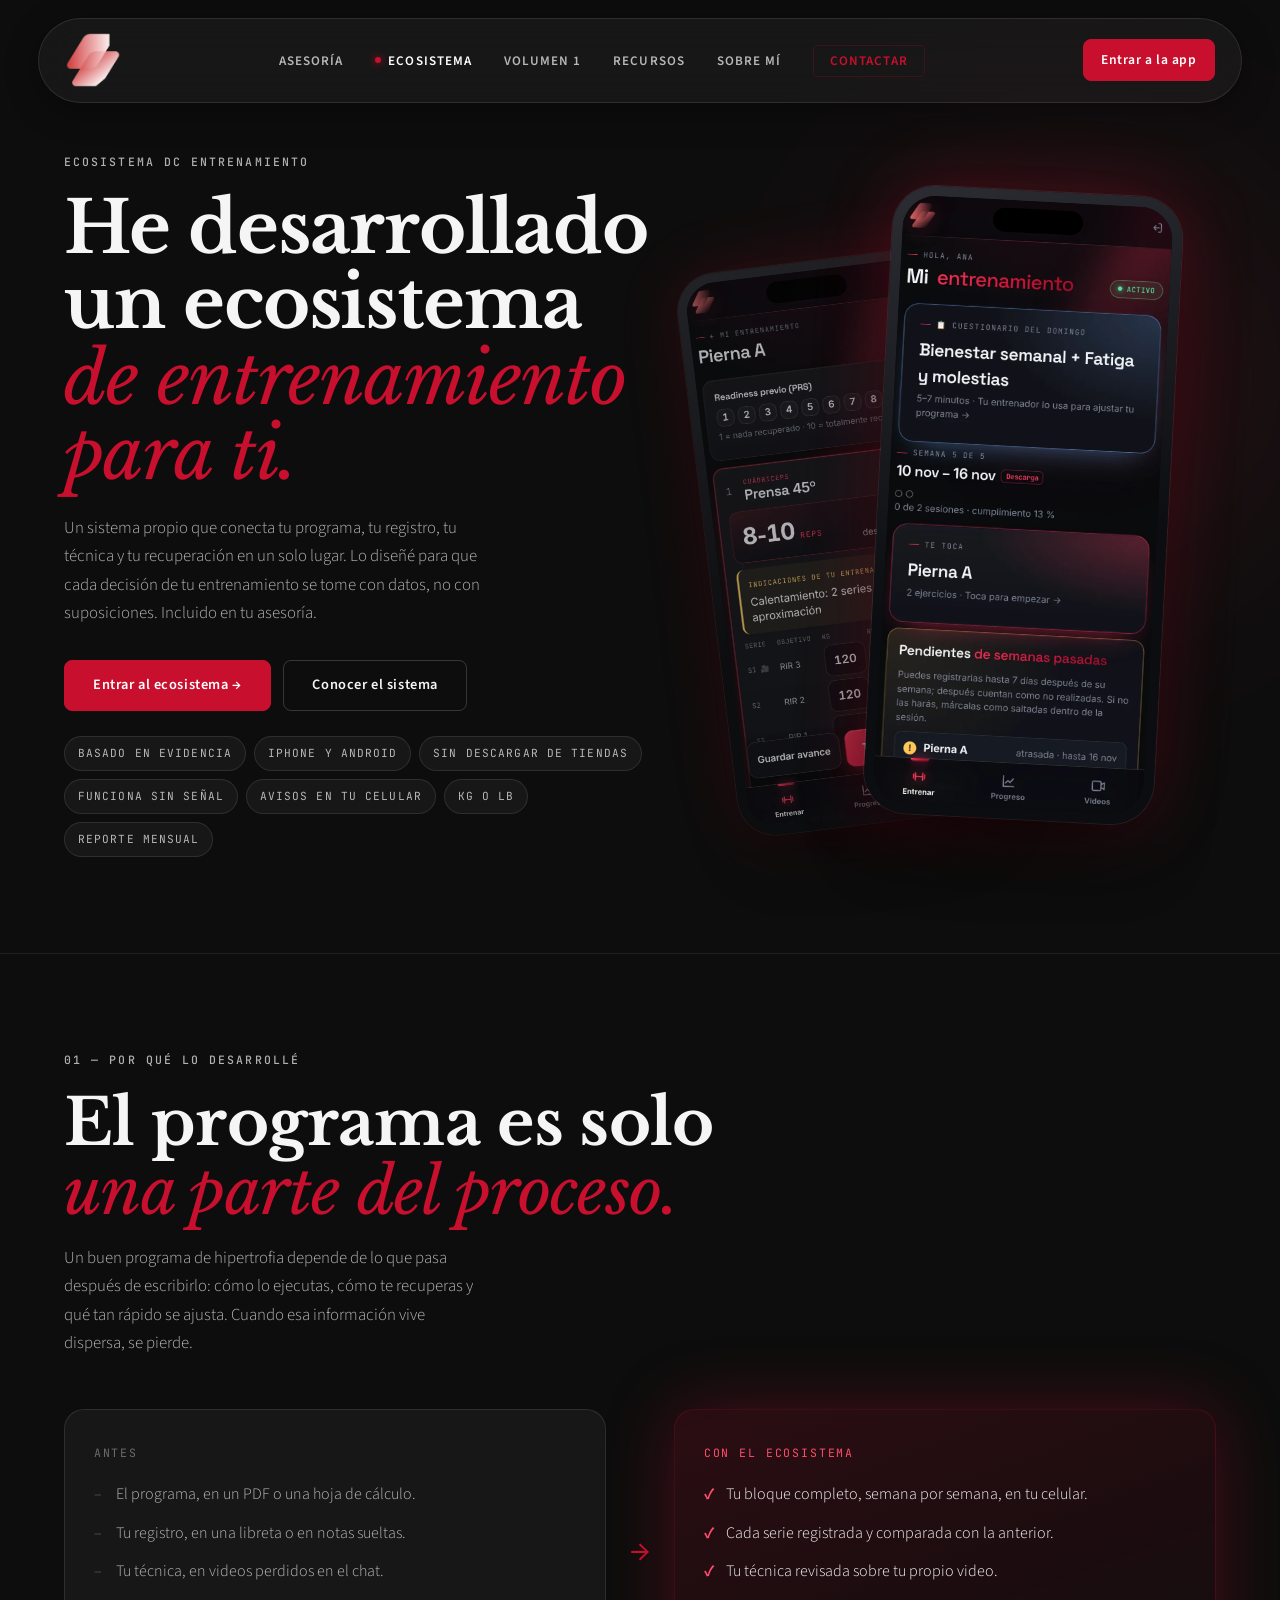
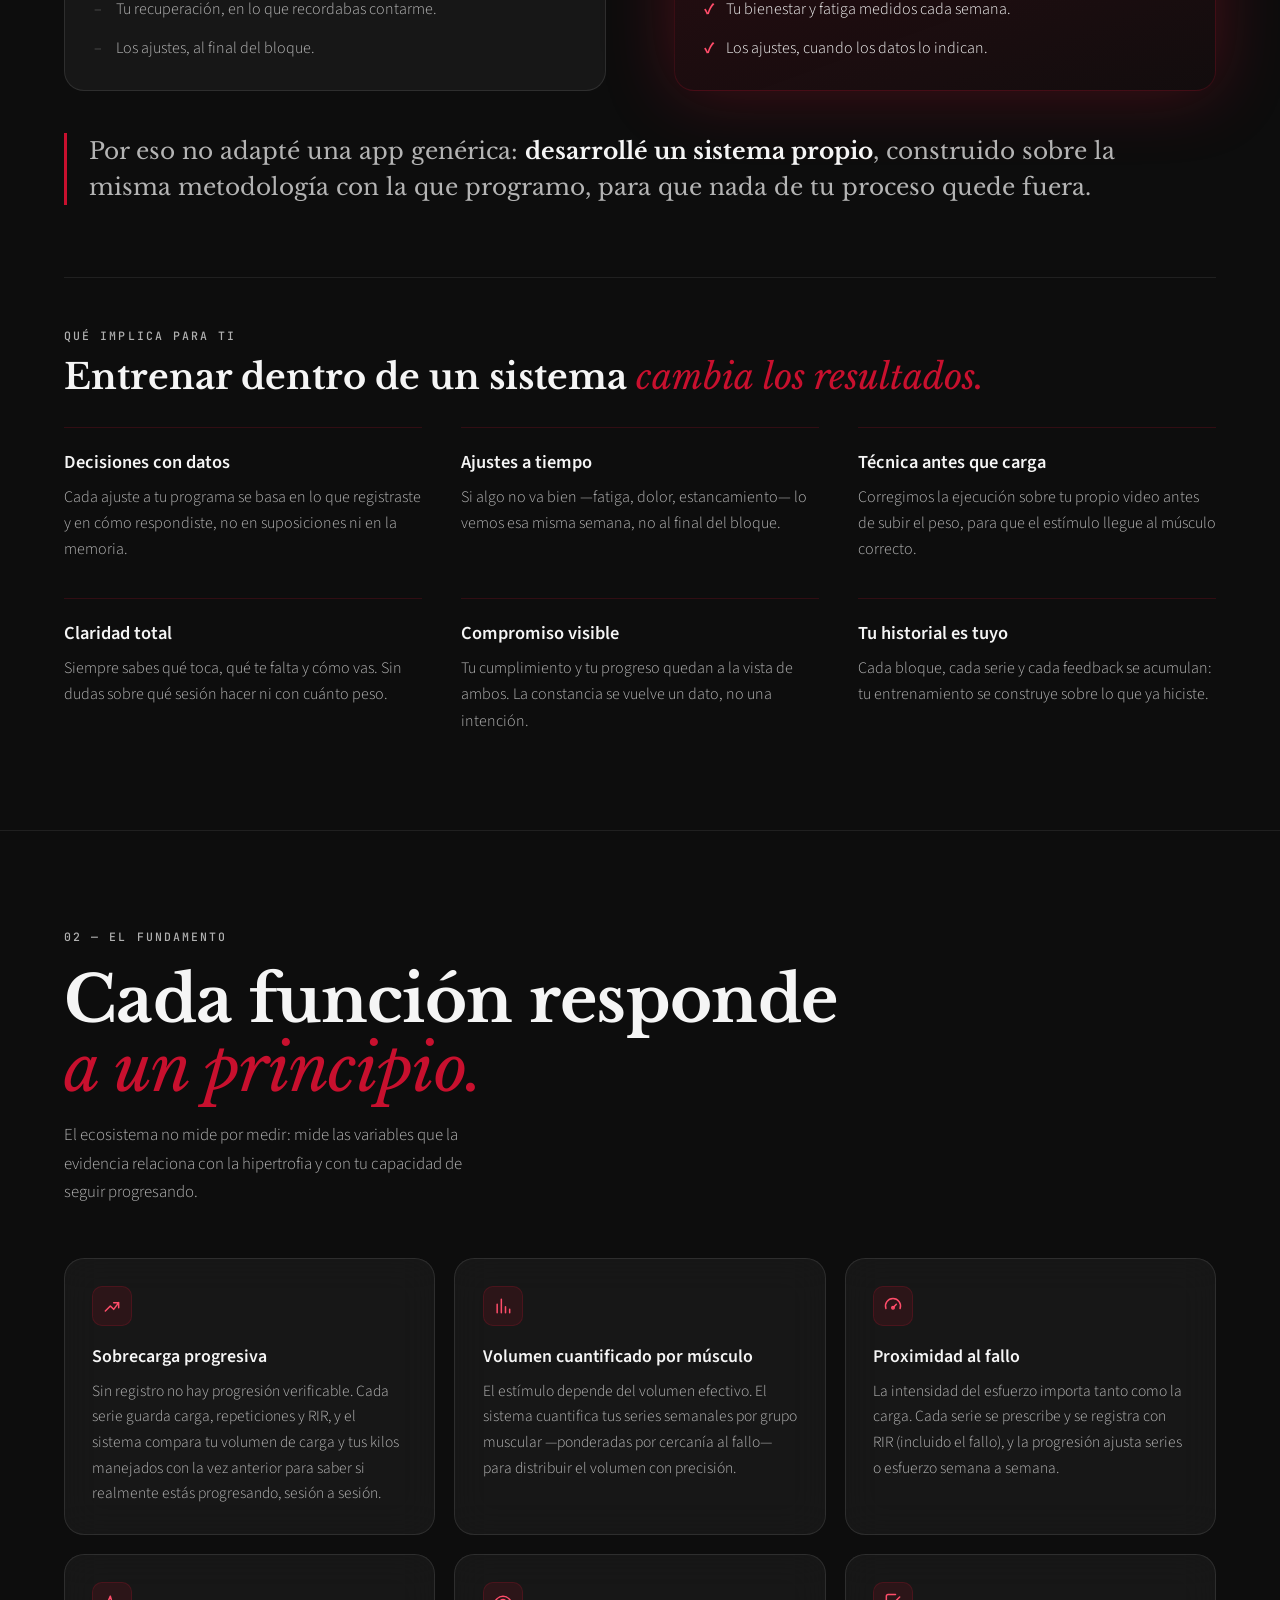
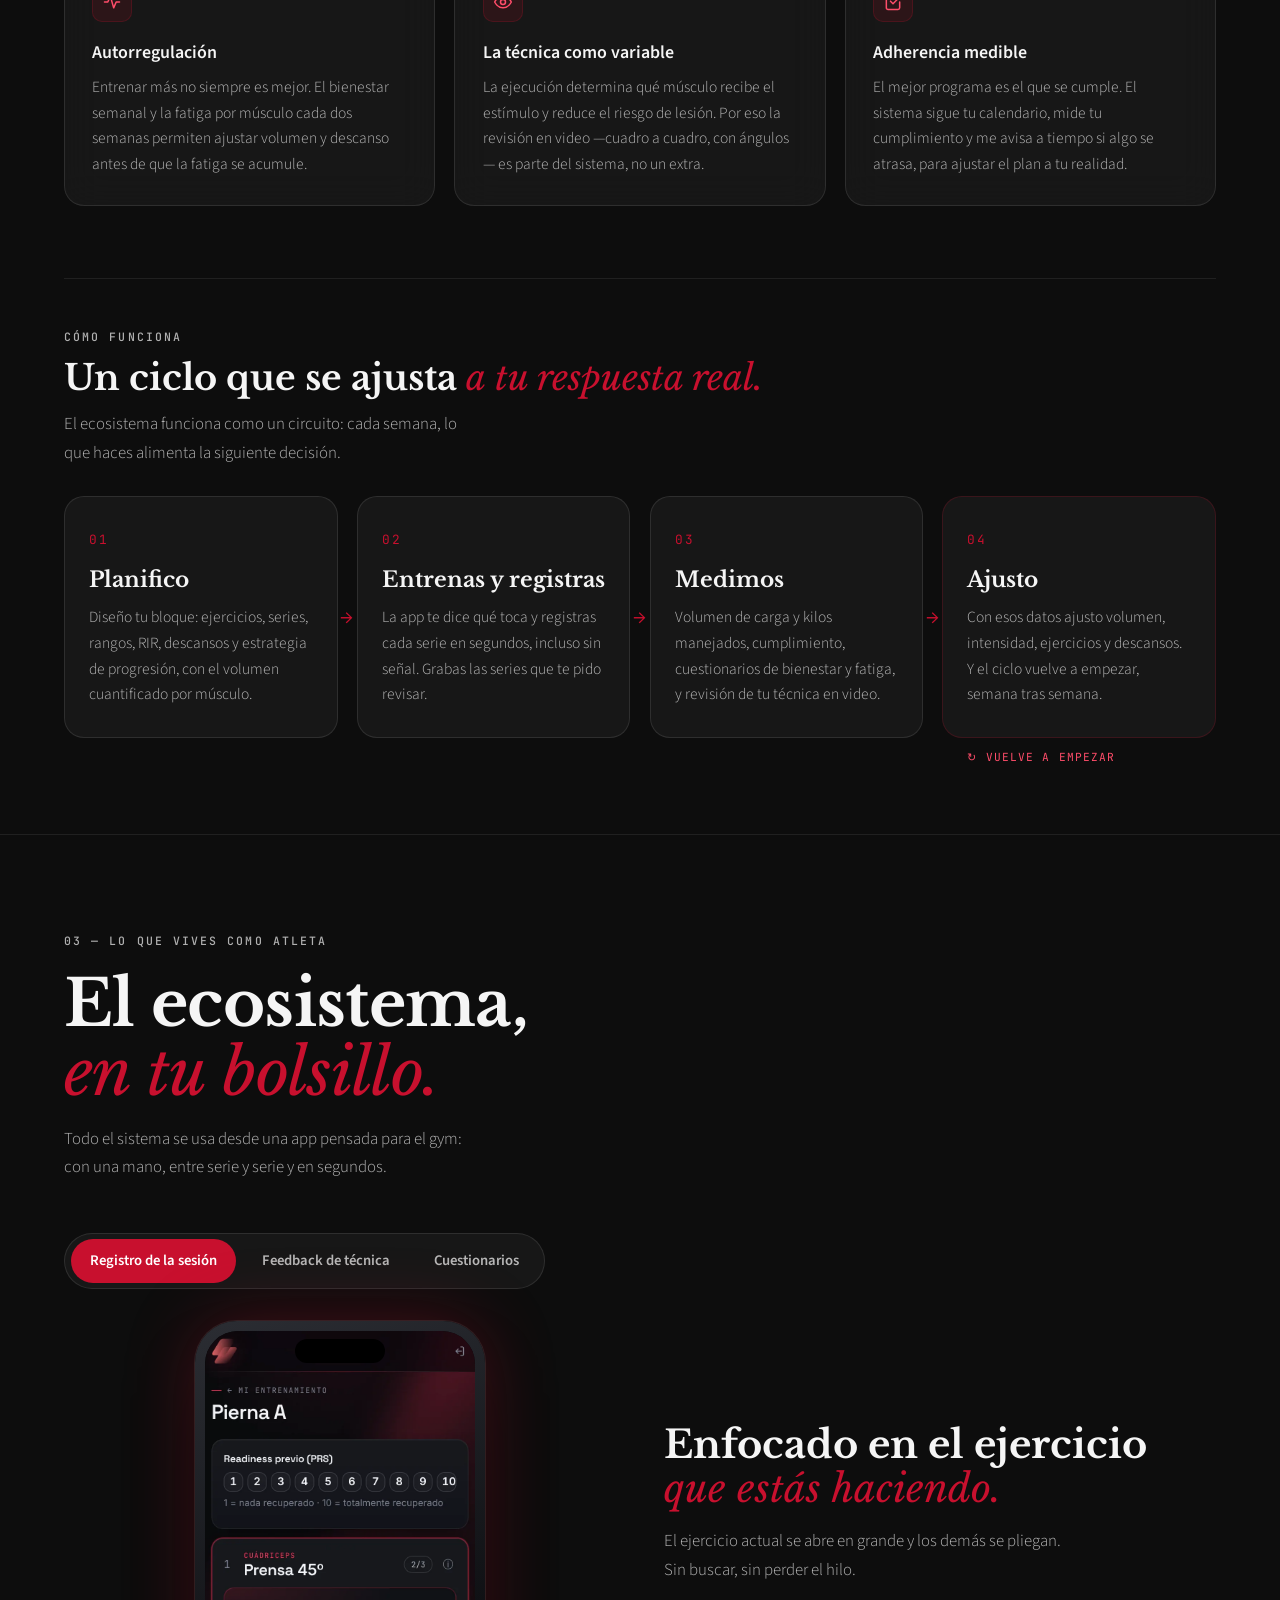
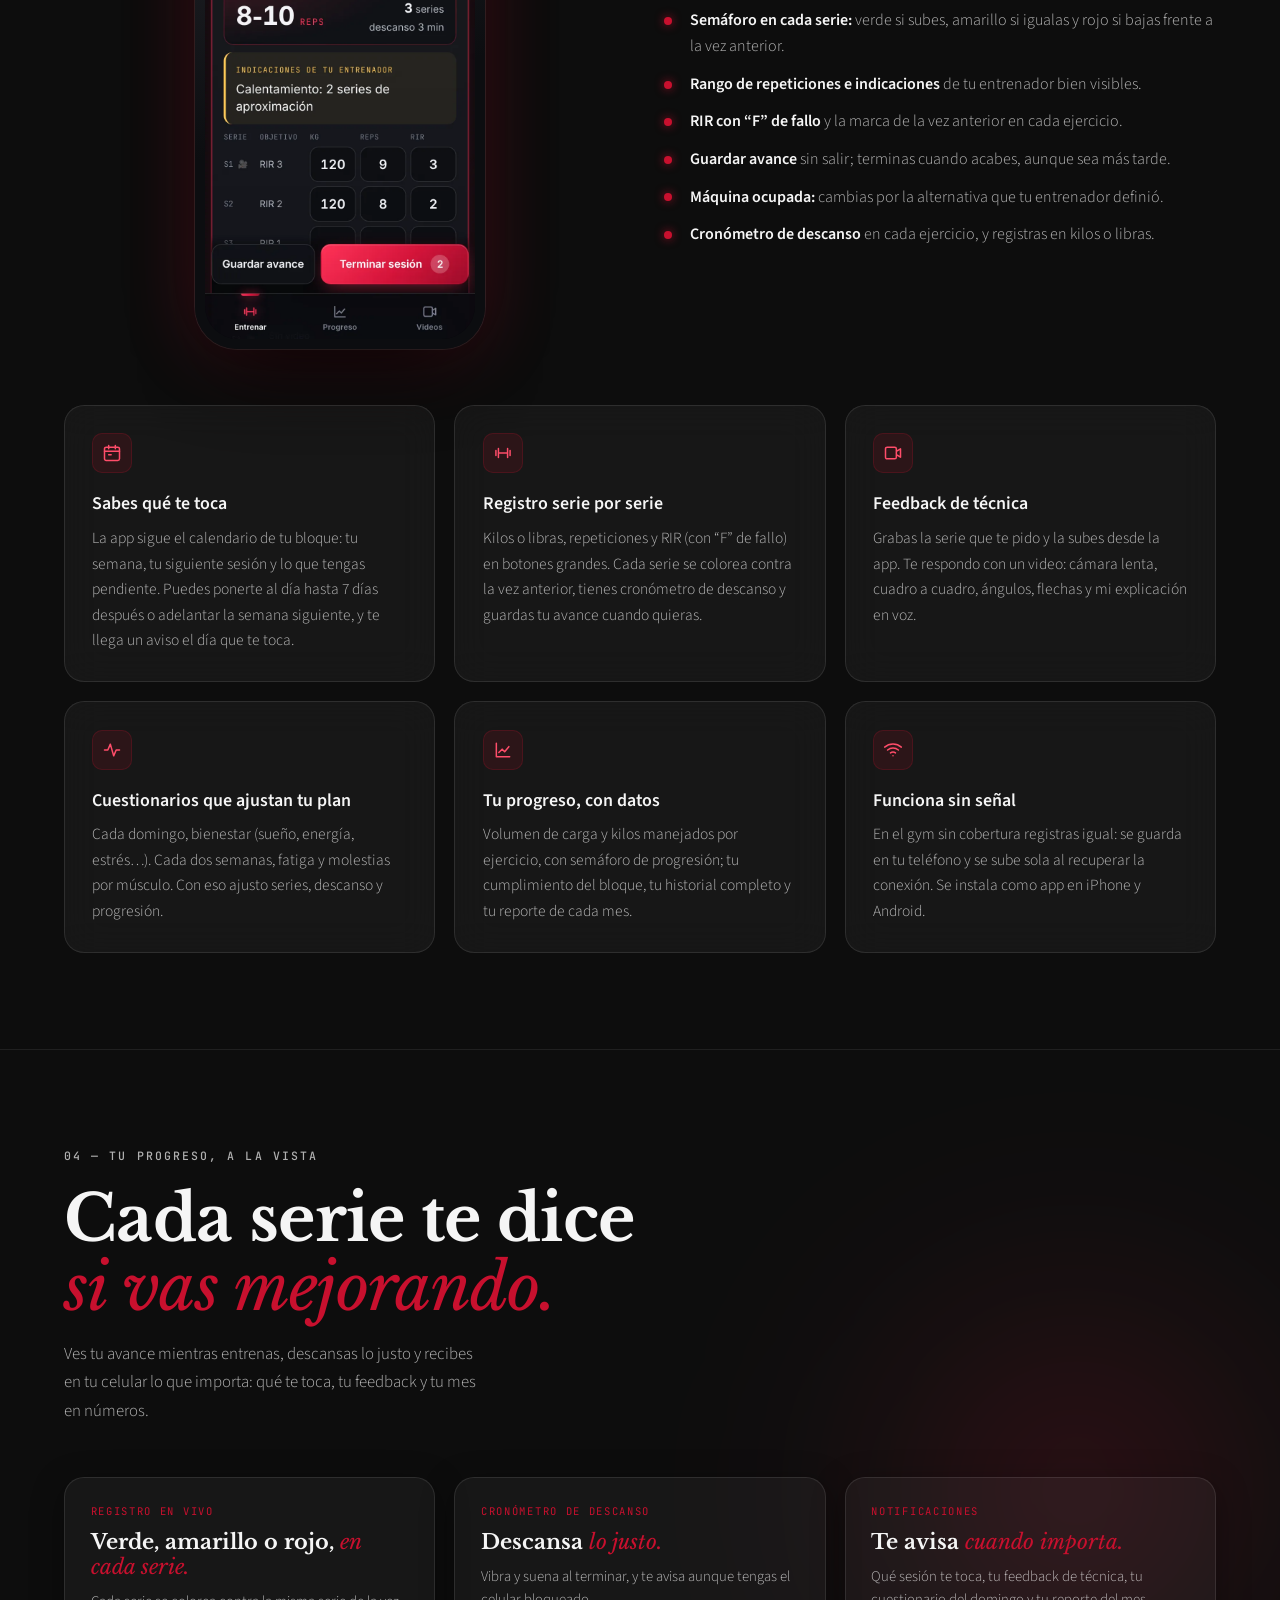
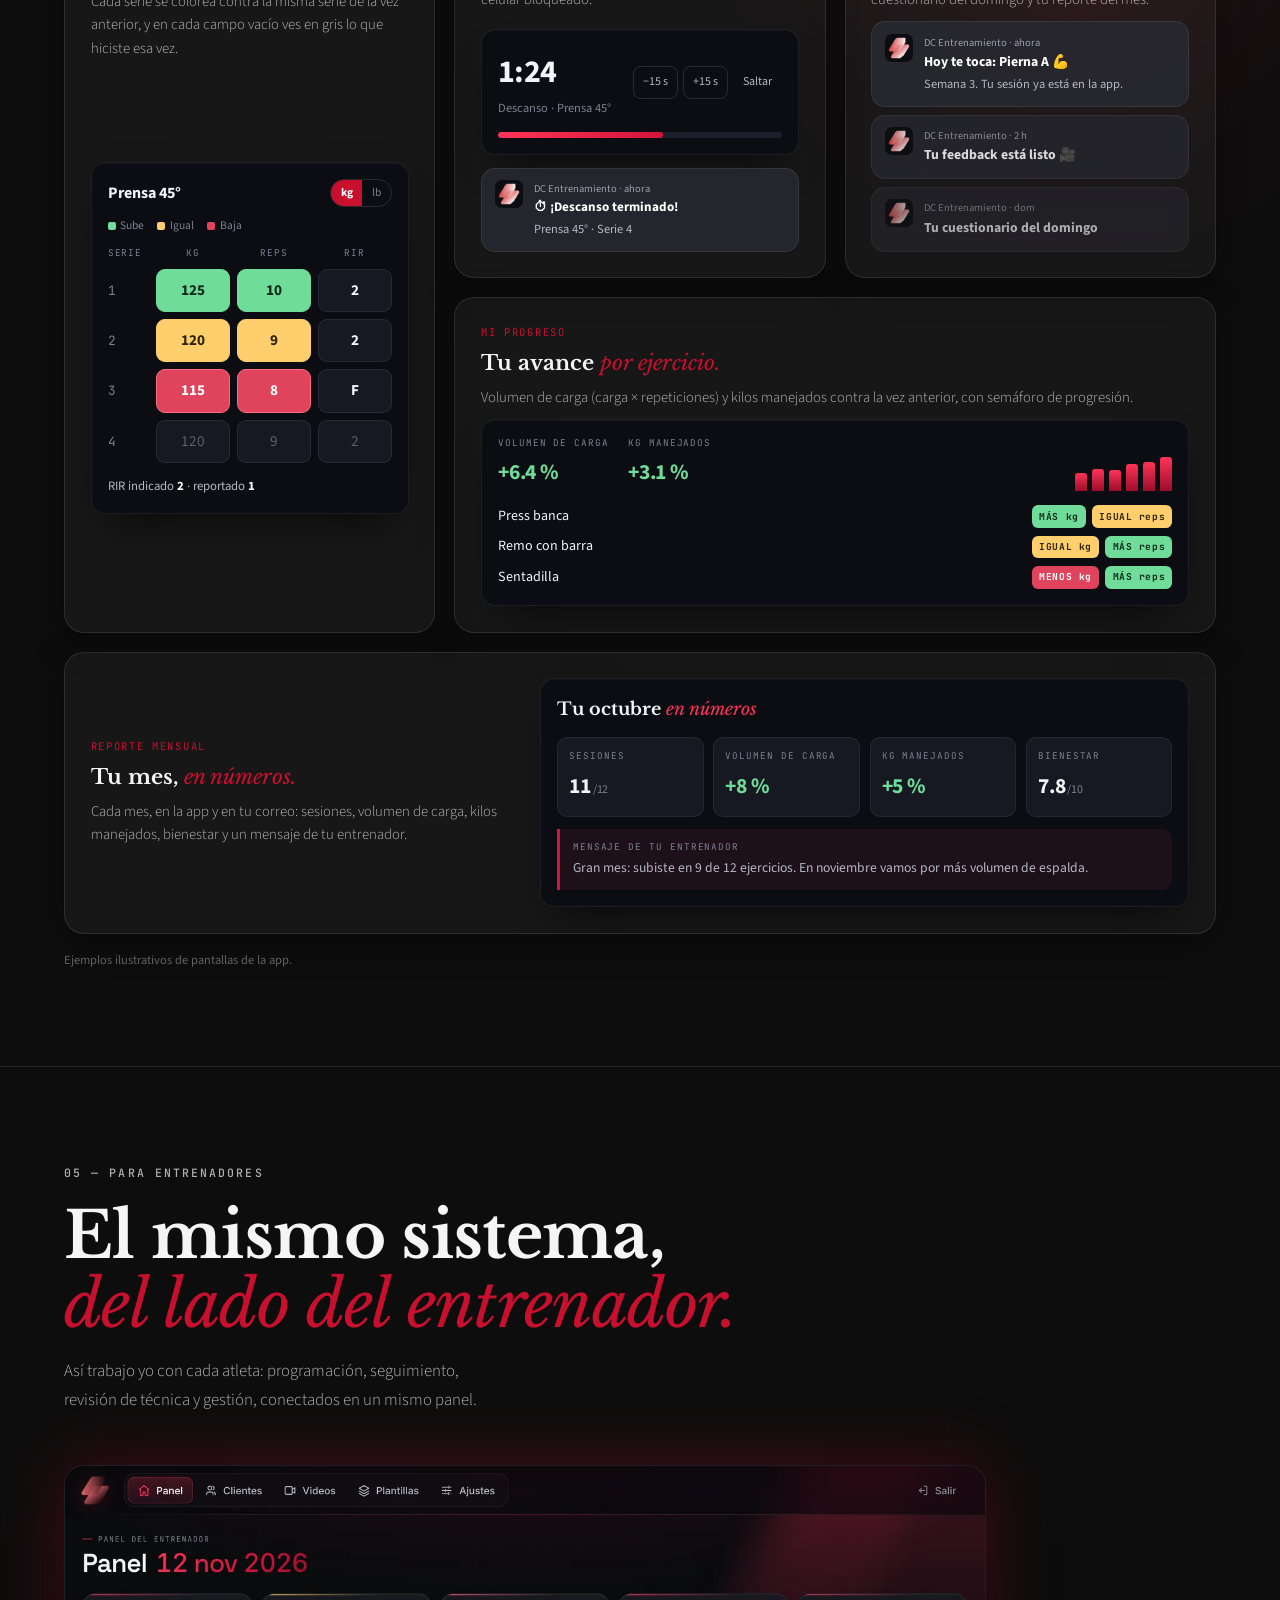
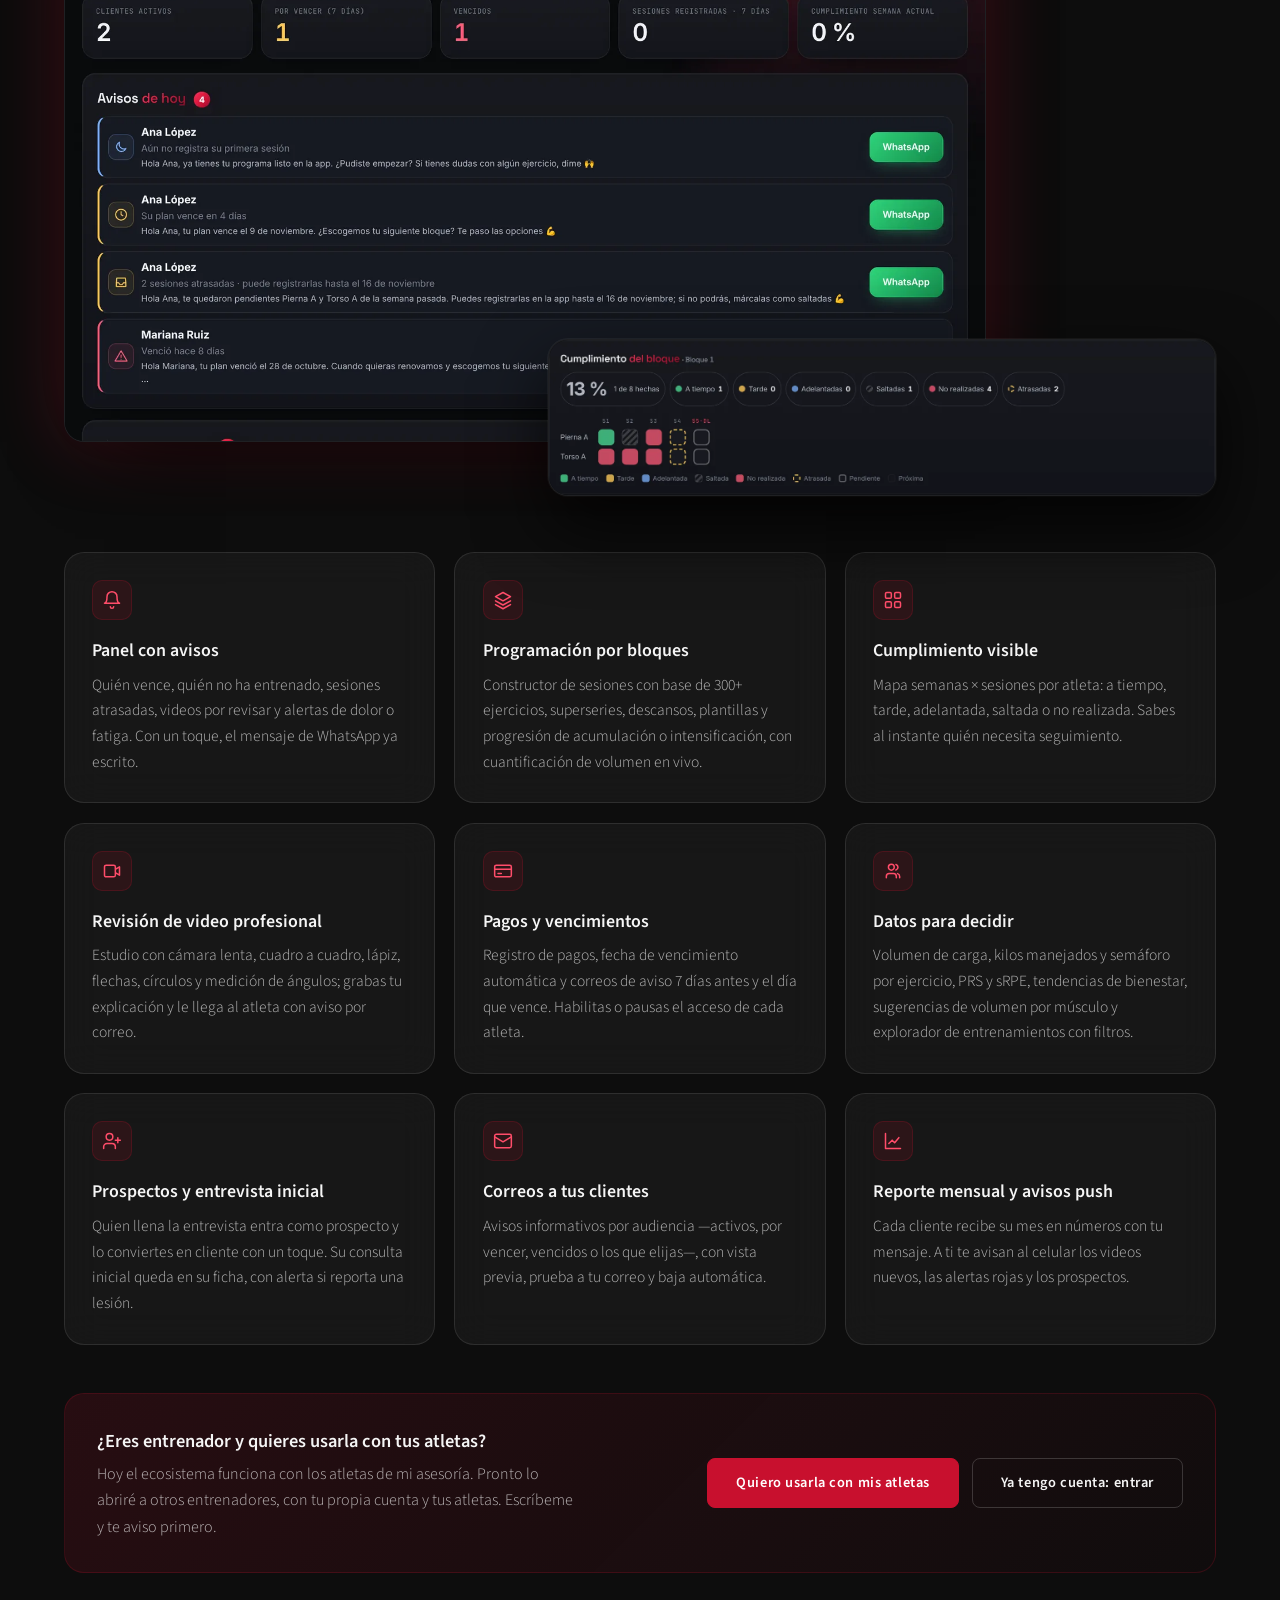
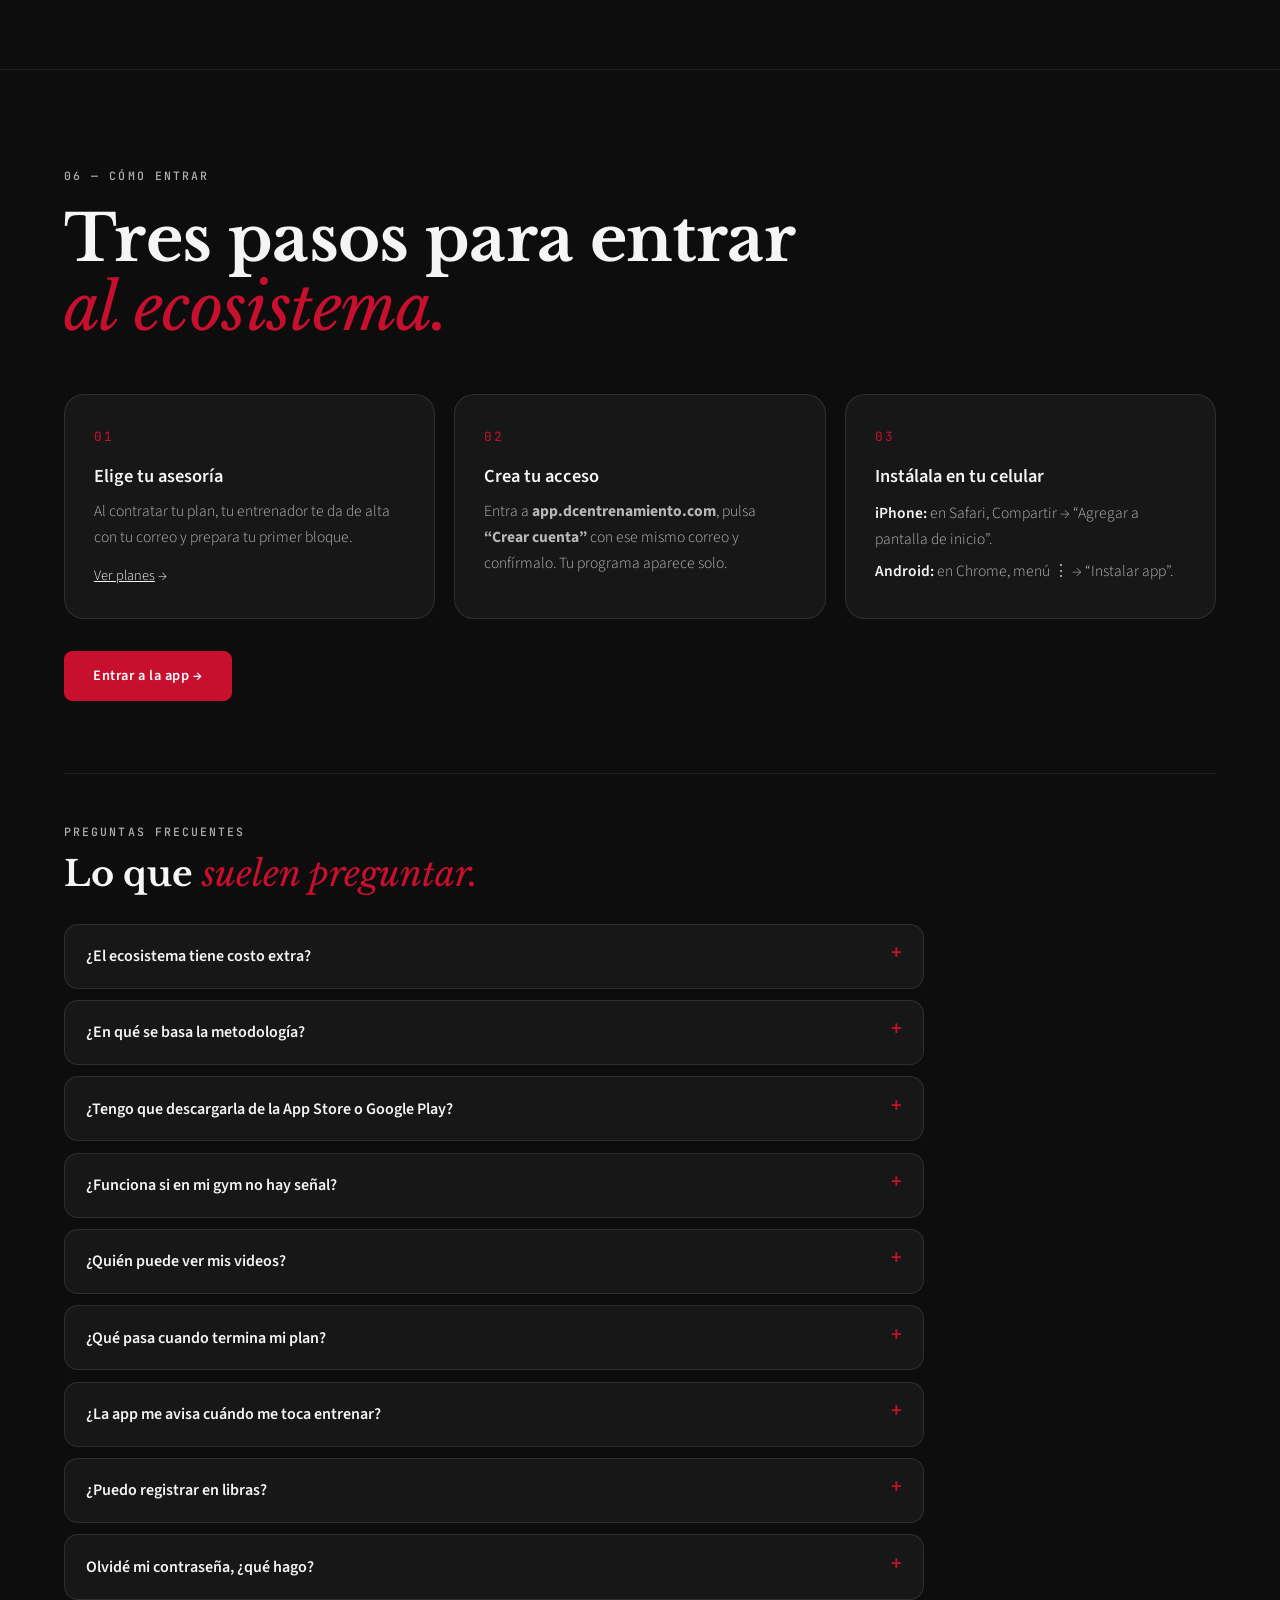
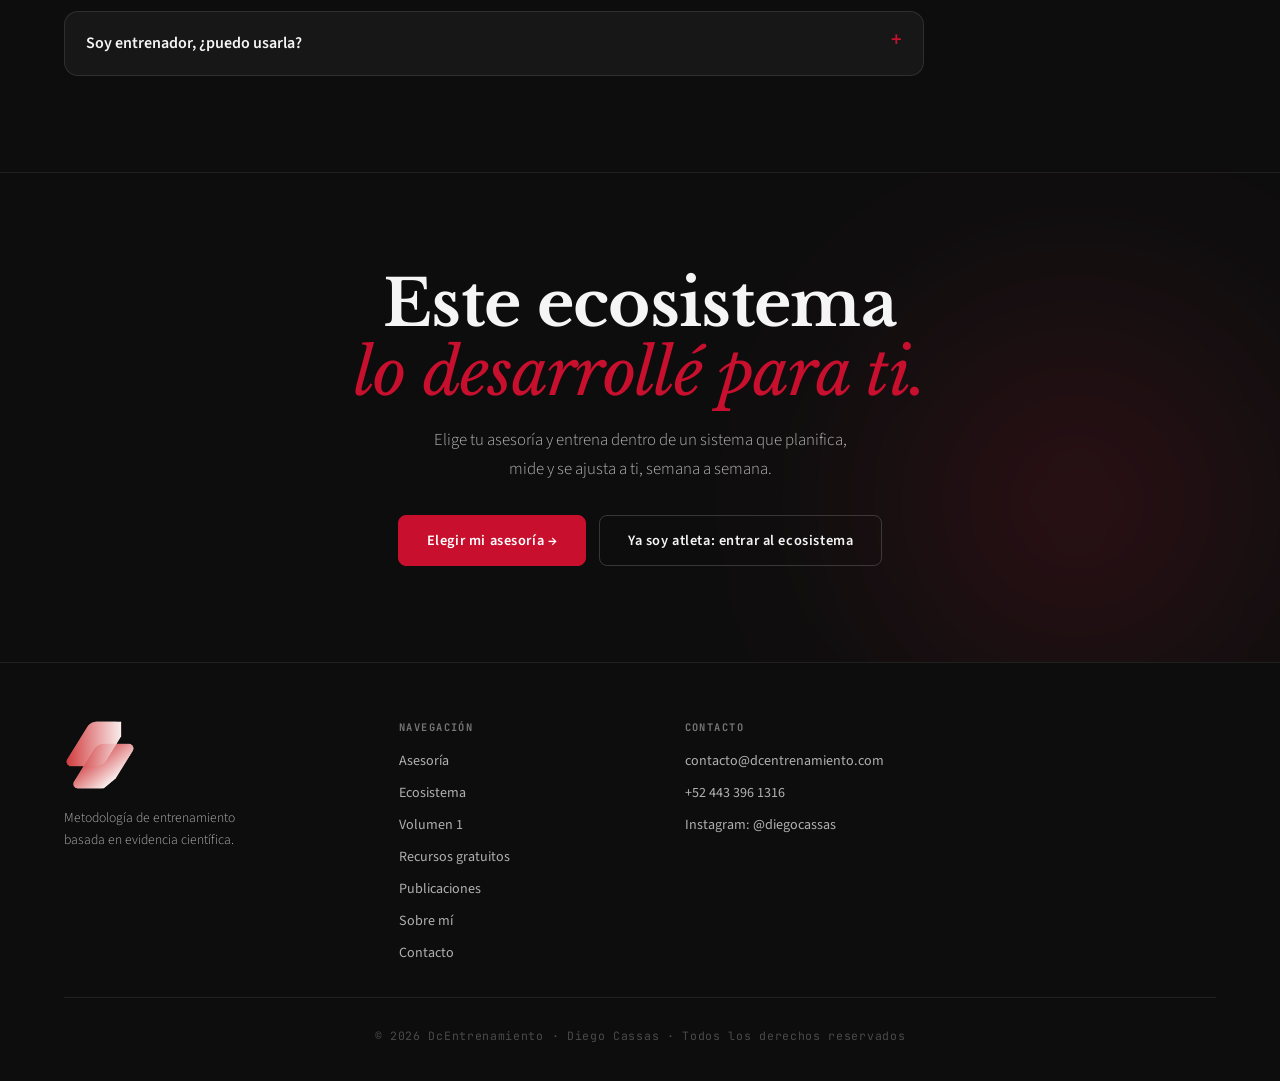
==== commit 8ebedac8: "Web: funciones nuevas de la app con mini-interfaces y chips - Página de la app, nueva sección "04 — " ====
--- a/app.html
+++ b/app.html
@@ -15,7 +15,7 @@
   <link rel="preconnect" href="https://fonts.googleapis.com" />
   <link rel="preconnect" href="https://fonts.gstatic.com" crossorigin />
   <link href="https://fonts.googleapis.com/css2?family=Libre+Baskerville:ital,wght@0,400;0,700;1,400&family=Source+Sans+3:wght@300;400;600;700&family=JetBrains+Mono:wght@400;500&display=swap" rel="stylesheet" />
-  <link rel="stylesheet" href="styles.css?v=20261113" />
+  <link rel="stylesheet" href="styles.css?v=20261117" />
 </head>
 <body class="dcapp-page">
 
@@ -47,6 +47,7 @@
       <li><a href="#origen" class="nav-mobile-link">Por qué lo desarrollé</a></li>
       <li><a href="#fundamento" class="nav-mobile-link">El fundamento</a></li>
       <li><a href="#atletas" class="nav-mobile-link">Para atletas</a></li>
+      <li><a href="#progreso" class="nav-mobile-link">Tu progreso</a></li>
       <li><a href="#entrenadores" class="nav-mobile-link">Para entrenadores</a></li>
       <li><a href="#entrar" class="nav-mobile-link">Cómo entrar</a></li>
       <li><a href="#preguntas" class="nav-mobile-link">Preguntas</a></li>
@@ -74,6 +75,9 @@
             <span class="dcapp-chip">iPhone y Android</span>
             <span class="dcapp-chip">Sin descargar de tiendas</span>
             <span class="dcapp-chip">Funciona sin señal</span>
+            <span class="dcapp-chip">Avisos en tu celular</span>
+            <span class="dcapp-chip">Kg o lb</span>
+            <span class="dcapp-chip">Reporte mensual</span>
           </div>
         </div>
         <div class="dcapp-visual" aria-hidden="true">
@@ -145,7 +149,7 @@
         </div>
         <p class="swipe-hint" aria-hidden="true">Desliza para ver más →</p>
         <div class="dcapp-grid">
-          <article class="dcapp-card reveal" data-reveal><span class="dcapp-ico" aria-hidden="true"><svg viewBox="0 0 24 24" fill="none" stroke="currentColor" stroke-width="1.8" stroke-linecap="round" stroke-linejoin="round"><path d="M4 18l6-6 4 4 6-8M14 8h6v6"/></svg></span><h3>Sobrecarga progresiva</h3><p>Sin registro no hay progresión verificable. Cada serie guarda carga, repeticiones y RIR, y el sistema estima tu 1RM (e1RM) para saber si realmente estás progresando, sesión a sesión.</p></article>
+          <article class="dcapp-card reveal" data-reveal><span class="dcapp-ico" aria-hidden="true"><svg viewBox="0 0 24 24" fill="none" stroke="currentColor" stroke-width="1.8" stroke-linecap="round" stroke-linejoin="round"><path d="M4 18l6-6 4 4 6-8M14 8h6v6"/></svg></span><h3>Sobrecarga progresiva</h3><p>Sin registro no hay progresión verificable. Cada serie guarda carga, repeticiones y RIR, y el sistema compara tu volumen de carga y tus kilos manejados con la vez anterior para saber si realmente estás progresando, sesión a sesión.</p></article>
           <article class="dcapp-card reveal" data-reveal><span class="dcapp-ico" aria-hidden="true"><svg viewBox="0 0 24 24" fill="none" stroke="currentColor" stroke-width="1.8" stroke-linecap="round" stroke-linejoin="round"><path d="M5 20V10M10 20V4M15 20v-7M20 20v-4"/></svg></span><h3>Volumen cuantificado por músculo</h3><p>El estímulo depende del volumen efectivo. El sistema cuantifica tus series semanales por grupo muscular —ponderadas por cercanía al fallo— para distribuir el volumen con precisión.</p></article>
           <article class="dcapp-card reveal" data-reveal><span class="dcapp-ico" aria-hidden="true"><svg viewBox="0 0 24 24" fill="none" stroke="currentColor" stroke-width="1.8" stroke-linecap="round" stroke-linejoin="round"><path d="M12 14l4-4M3.5 15a9 9 0 1 1 17 0"/><circle cx="12" cy="14" r="1.5"/></svg></span><h3>Proximidad al fallo</h3><p>La intensidad del esfuerzo importa tanto como la carga. Cada serie se prescribe y se registra con RIR (incluido el fallo), y la progresión ajusta series o esfuerzo semana a semana.</p></article>
           <article class="dcapp-card reveal" data-reveal><span class="dcapp-ico" aria-hidden="true"><svg viewBox="0 0 24 24" fill="none" stroke="currentColor" stroke-width="1.8" stroke-linecap="round" stroke-linejoin="round"><path d="M3 12h4l3-7 4 14 3-7h4"/></svg></span><h3>Autorregulación</h3><p>Entrenar más no siempre es mejor. El bienestar semanal y la fatiga por músculo cada dos semanas permiten ajustar volumen y descanso antes de que la fatiga se acumule.</p></article>
@@ -163,7 +167,7 @@
         <ol class="dcapp-loop">
           <li class="reveal" data-reveal><span class="dcapp-loop-n">01</span><h3>Planifico</h3><p>Diseño tu bloque: ejercicios, series, rangos, RIR, descansos y estrategia de progresión, con el volumen cuantificado por músculo.</p></li>
           <li class="reveal" data-reveal><span class="dcapp-loop-n">02</span><h3>Entrenas y registras</h3><p>La app te dice qué toca y registras cada serie en segundos, incluso sin señal. Grabas las series que te pido revisar.</p></li>
-          <li class="reveal" data-reveal><span class="dcapp-loop-n">03</span><h3>Medimos</h3><p>Rendimiento y e1RM, cumplimiento, cuestionarios de bienestar y fatiga, y revisión de tu técnica en video.</p></li>
+          <li class="reveal" data-reveal><span class="dcapp-loop-n">03</span><h3>Medimos</h3><p>Volumen de carga y kilos manejados, cumplimiento, cuestionarios de bienestar y fatiga, y revisión de tu técnica en video.</p></li>
           <li class="reveal" data-reveal><span class="dcapp-loop-n">04</span><h3>Ajusto</h3><p>Con esos datos ajusto volumen, intensidad, ejercicios y descansos. Y el ciclo vuelve a empezar, semana tras semana.</p></li>
         </ol>
         </div>
@@ -194,10 +198,12 @@
                 <h3 id="registro-heading">Enfocado en el ejercicio<br><em>que estás haciendo.</em></h3>
                 <p class="section-sub">El ejercicio actual se abre en grande y los demás se pliegan. Sin buscar, sin perder el hilo.</p>
                 <ul class="dcapp-list">
+                  <li><strong>Semáforo en cada serie:</strong> verde si subes, amarillo si igualas y rojo si bajas frente a la vez anterior.</li>
                   <li><strong>Rango de repeticiones e indicaciones</strong> de tu entrenador bien visibles.</li>
                   <li><strong>RIR con “F” de fallo</strong> y la marca de la vez anterior en cada ejercicio.</li>
                   <li><strong>Guardar avance</strong> sin salir; terminas cuando acabes, aunque sea más tarde.</li>
                   <li><strong>Máquina ocupada:</strong> cambias por la alternativa que tu entrenador definió.</li>
+                  <li><strong>Cronómetro de descanso</strong> en cada ejercicio, y registras en kilos o libras.</li>
                 </ul>
               </div>
             </div>
@@ -240,13 +246,112 @@
         </div>
         <p class="swipe-hint" aria-hidden="true">Desliza para ver más →</p>
         <div class="dcapp-grid dcapp-grid--after-tabs">
-          <article class="dcapp-card reveal" data-reveal><span class="dcapp-ico" aria-hidden="true"><svg viewBox="0 0 24 24" fill="none" stroke="currentColor" stroke-width="1.8" stroke-linecap="round" stroke-linejoin="round"><rect x="3" y="5" width="18" height="16" rx="2"/><path d="M16 3v4M8 3v4M3 10h18M8 14h3"/></svg></span><h3>Sabes qué te toca</h3><p>La app sigue el calendario de tu bloque: tu semana, tu siguiente sesión y lo que tengas pendiente. Puedes ponerte al día hasta 7 días después o adelantar la semana siguiente.</p></article>
-          <article class="dcapp-card reveal" data-reveal><span class="dcapp-ico" aria-hidden="true"><svg viewBox="0 0 24 24" fill="none" stroke="currentColor" stroke-width="1.8" stroke-linecap="round" stroke-linejoin="round"><path d="M6.5 6.5v11M17.5 6.5v11M3.5 9v6M20.5 9v6M6.5 12h11"/></svg></span><h3>Registro serie por serie</h3><p>Kilos, repeticiones y RIR (con “F” de fallo) en botones grandes. Ves lo que hiciste la vez anterior y tu e1RM, y guardas tu avance cuando quieras.</p></article>
+          <article class="dcapp-card reveal" data-reveal><span class="dcapp-ico" aria-hidden="true"><svg viewBox="0 0 24 24" fill="none" stroke="currentColor" stroke-width="1.8" stroke-linecap="round" stroke-linejoin="round"><rect x="3" y="5" width="18" height="16" rx="2"/><path d="M16 3v4M8 3v4M3 10h18M8 14h3"/></svg></span><h3>Sabes qué te toca</h3><p>La app sigue el calendario de tu bloque: tu semana, tu siguiente sesión y lo que tengas pendiente. Puedes ponerte al día hasta 7 días después o adelantar la semana siguiente, y te llega un aviso el día que te toca.</p></article>
+          <article class="dcapp-card reveal" data-reveal><span class="dcapp-ico" aria-hidden="true"><svg viewBox="0 0 24 24" fill="none" stroke="currentColor" stroke-width="1.8" stroke-linecap="round" stroke-linejoin="round"><path d="M6.5 6.5v11M17.5 6.5v11M3.5 9v6M20.5 9v6M6.5 12h11"/></svg></span><h3>Registro serie por serie</h3><p>Kilos o libras, repeticiones y RIR (con “F” de fallo) en botones grandes. Cada serie se colorea contra la vez anterior, tienes cronómetro de descanso y guardas tu avance cuando quieras.</p></article>
           <article class="dcapp-card reveal" data-reveal><span class="dcapp-ico" aria-hidden="true"><svg viewBox="0 0 24 24" fill="none" stroke="currentColor" stroke-width="1.8" stroke-linecap="round" stroke-linejoin="round"><path d="M3 7a2 2 0 0 1 2-2h9a2 2 0 0 1 2 2v10a2 2 0 0 1-2 2H5a2 2 0 0 1-2-2zM16 10l5-3v10l-5-3"/></svg></span><h3>Feedback de técnica</h3><p>Grabas la serie que te pido y la subes desde la app. Te respondo con un video: cámara lenta, cuadro a cuadro, ángulos, flechas y mi explicación en voz.</p></article>
           <article class="dcapp-card reveal" data-reveal><span class="dcapp-ico" aria-hidden="true"><svg viewBox="0 0 24 24" fill="none" stroke="currentColor" stroke-width="1.8" stroke-linecap="round" stroke-linejoin="round"><path d="M3 12h4l3-7 4 14 3-7h4"/></svg></span><h3>Cuestionarios que ajustan tu plan</h3><p>Cada domingo, bienestar (sueño, energía, estrés…). Cada dos semanas, fatiga y molestias por músculo. Con eso ajusto series, descanso y progresión.</p></article>
-          <article class="dcapp-card reveal" data-reveal><span class="dcapp-ico" aria-hidden="true"><svg viewBox="0 0 24 24" fill="none" stroke="currentColor" stroke-width="1.8" stroke-linecap="round" stroke-linejoin="round"><path d="M4 20V4M4 20h16M7 15l4-4 3 3 5-6"/></svg></span><h3>Tu progreso, con datos</h3><p>Rendimiento por ejercicio, por sesión y por semana; tu cumplimiento del bloque y tu historial completo, siempre disponible.</p></article>
+          <article class="dcapp-card reveal" data-reveal><span class="dcapp-ico" aria-hidden="true"><svg viewBox="0 0 24 24" fill="none" stroke="currentColor" stroke-width="1.8" stroke-linecap="round" stroke-linejoin="round"><path d="M4 20V4M4 20h16M7 15l4-4 3 3 5-6"/></svg></span><h3>Tu progreso, con datos</h3><p>Volumen de carga y kilos manejados por ejercicio, con semáforo de progresión; tu cumplimiento del bloque, tu historial completo y tu reporte de cada mes.</p></article>
           <article class="dcapp-card reveal" data-reveal><span class="dcapp-ico" aria-hidden="true"><svg viewBox="0 0 24 24" fill="none" stroke="currentColor" stroke-width="1.8" stroke-linecap="round" stroke-linejoin="round"><path d="M2 8.5a15 15 0 0 1 20 0M5.5 12a10 10 0 0 1 13 0M9 15.5a5 5 0 0 1 6 0M12 19h0"/></svg></span><h3>Funciona sin señal</h3><p>En el gym sin cobertura registras igual: se guarda en tu teléfono y se sube sola al recuperar la conexión. Se instala como app en iPhone y Android.</p></article>
         </div>
+      </div>
+    </section>
+
+    <!-- ─── TU PROGRESO, A LA VISTA (funciones nuevas) ─── -->
+    <section class="dcapp-section" id="progreso" aria-labelledby="progreso-heading">
+      <div class="orb-bg dcapp-orb" aria-hidden="true"></div>
+      <div class="dcapp-wrap">
+        <div class="section-header reveal" data-reveal>
+          <p class="section-kicker">04 — Tu progreso, a la vista</p>
+          <h2 class="section-heading" id="progreso-heading">Cada serie te dice<br><em>si vas mejorando.</em></h2>
+          <p class="section-sub">Ves tu avance mientras entrenas, descansas lo justo y recibes en tu celular lo que importa: qué te toca, tu feedback y tu mes en números.</p>
+        </div>
+        <p class="swipe-hint" aria-hidden="true">Desliza para ver más →</p>
+        <div class="dcapp-bento">
+
+          <article class="bento-card bento-card--live reveal" data-reveal>
+            <p class="bento-kicker">Registro en vivo</p>
+            <h3>Verde, amarillo o rojo, <em>en cada serie.</em></h3>
+            <p>Cada serie se colorea contra la misma serie de la vez anterior, y en cada campo vacío ves en gris lo que hiciste esa vez.</p>
+            <div class="ui-screen" aria-hidden="true">
+              <div class="ui-ex-head">
+                <span class="ui-ex-name">Prensa 45°</span>
+                <span class="ui-unit"><b>kg</b><i>lb</i></span>
+              </div>
+              <div class="ui-legend"><span><i class="ui-more"></i>Sube</span><span><i class="ui-same"></i>Igual</span><span><i class="ui-less"></i>Baja</span></div>
+              <div class="ui-sets">
+                <span class="ui-th">Serie</span><span class="ui-th">Kg</span><span class="ui-th">Reps</span><span class="ui-th">RIR</span>
+                <span class="ui-n">1</span><span class="ui-in ui-more">125</span><span class="ui-in ui-more">10</span><span class="ui-in">2</span>
+                <span class="ui-n">2</span><span class="ui-in ui-same">120</span><span class="ui-in ui-same">9</span><span class="ui-in">2</span>
+                <span class="ui-n">3</span><span class="ui-in ui-less">115</span><span class="ui-in ui-less">8</span><span class="ui-in">F</span>
+                <span class="ui-n">4</span><span class="ui-in ui-prev">120</span><span class="ui-in ui-prev">9</span><span class="ui-in ui-prev">2</span>
+              </div>
+              <p class="ui-rir">RIR indicado <b>2</b> · reportado <b>1</b></p>
+            </div>
+          </article>
+
+          <article class="bento-card bento-card--timer reveal" data-reveal>
+            <p class="bento-kicker">Cronómetro de descanso</p>
+            <h3>Descansa <em>lo justo.</em></h3>
+            <p>Vibra y suena al terminar, y te avisa aunque tengas el celular bloqueado.</p>
+            <div class="ui-screen ui-timer" aria-hidden="true">
+              <div class="ui-timer-row">
+                <div><span class="ui-clock">1:24</span><span class="ui-muted">Descanso · Prensa 45°</span></div>
+                <div class="ui-timer-btns"><span>−15 s</span><span>+15 s</span><span class="ui-text">Saltar</span></div>
+              </div>
+              <div class="ui-progress"><span></span></div>
+            </div>
+            <div class="ui-notif ui-notif--lock" aria-hidden="true"><img src="assets/img/logo.png" alt="" width="28" height="28" loading="lazy" /><div><span class="ui-notif-app">DC Entrenamiento · ahora</span><strong>⏱ ¡Descanso terminado!</strong><span>Prensa 45° · Serie 4</span></div></div>
+          </article>
+
+          <article class="bento-card bento-card--push reveal" data-reveal>
+            <p class="bento-kicker">Notificaciones</p>
+            <h3>Te avisa <em>cuando importa.</em></h3>
+            <p>Qué sesión te toca, tu feedback de técnica, tu cuestionario del domingo y tu reporte del mes.</p>
+            <div class="ui-notifs" aria-hidden="true">
+              <div class="ui-notif"><img src="assets/img/logo.png" alt="" width="28" height="28" loading="lazy" /><div><span class="ui-notif-app">DC Entrenamiento · ahora</span><strong>Hoy te toca: Pierna A 💪</strong><span>Semana 3. Tu sesión ya está en la app.</span></div></div>
+              <div class="ui-notif"><img src="assets/img/logo.png" alt="" width="28" height="28" loading="lazy" /><div><span class="ui-notif-app">DC Entrenamiento · 2 h</span><strong>Tu feedback está listo 🎥</strong></div></div>
+              <div class="ui-notif"><img src="assets/img/logo.png" alt="" width="28" height="28" loading="lazy" /><div><span class="ui-notif-app">DC Entrenamiento · dom</span><strong>Tu cuestionario del domingo</strong></div></div>
+            </div>
+          </article>
+
+          <article class="bento-card bento-card--progress reveal" data-reveal>
+            <p class="bento-kicker">Mi progreso</p>
+            <h3>Tu avance <em>por ejercicio.</em></h3>
+            <p>Volumen de carga (carga × repeticiones) y kilos manejados contra la vez anterior, con semáforo de progresión.</p>
+            <div class="ui-screen ui-progress-ui" aria-hidden="true">
+              <div class="ui-kpis">
+                <div><span class="ui-kpi-label">Volumen de carga</span><span class="ui-kpi ui-up">+6.4 %</span></div>
+                <div><span class="ui-kpi-label">Kg manejados</span><span class="ui-kpi ui-up">+3.1 %</span></div>
+                <div class="ui-bars"><i style="height:38%"></i><i style="height:46%"></i><i style="height:44%"></i><i style="height:58%"></i><i style="height:63%"></i><i style="height:74%"></i></div>
+              </div>
+              <ul class="ui-sema">
+                <li><span>Press banca</span><b class="ui-tag ui-tag--more">MÁS kg</b><b class="ui-tag ui-tag--same">IGUAL reps</b></li>
+                <li><span>Remo con barra</span><b class="ui-tag ui-tag--same">IGUAL kg</b><b class="ui-tag ui-tag--more">MÁS reps</b></li>
+                <li><span>Sentadilla</span><b class="ui-tag ui-tag--less">MENOS kg</b><b class="ui-tag ui-tag--more">MÁS reps</b></li>
+              </ul>
+            </div>
+          </article>
+
+          <article class="bento-card bento-card--report reveal" data-reveal>
+            <div class="bento-report-copy">
+              <p class="bento-kicker">Reporte mensual</p>
+              <h3>Tu mes, <em>en números.</em></h3>
+              <p>Cada mes, en la app y en tu correo: sesiones, volumen de carga, kilos manejados, bienestar y un mensaje de tu entrenador.</p>
+            </div>
+            <div class="ui-screen ui-report" aria-hidden="true">
+              <p class="ui-report-title">Tu octubre <em>en números</em></p>
+              <div class="ui-report-kpis">
+                <div><span class="ui-kpi-label">Sesiones</span><span class="ui-kpi">11<small>/12</small></span></div>
+                <div><span class="ui-kpi-label">Volumen de carga</span><span class="ui-kpi ui-up">+8 %</span></div>
+                <div><span class="ui-kpi-label">Kg manejados</span><span class="ui-kpi ui-up">+5 %</span></div>
+                <div><span class="ui-kpi-label">Bienestar</span><span class="ui-kpi">7.8<small>/10</small></span></div>
+              </div>
+              <div class="ui-coach"><span class="ui-kpi-label">Mensaje de tu entrenador</span>Gran mes: subiste en 9 de 12 ejercicios. En noviembre vamos por más volumen de espalda.</div>
+            </div>
+          </article>
+
+        </div>
+        <p class="bento-note">Ejemplos ilustrativos de pantallas de la app.</p>
       </div>
     </section>
 
@@ -254,7 +359,7 @@
     <section class="dcapp-section" id="entrenadores" aria-labelledby="coach-heading">
       <div class="dcapp-wrap">
         <div class="section-header reveal" data-reveal>
-          <p class="section-kicker">04 — Para entrenadores</p>
+          <p class="section-kicker">05 — Para entrenadores</p>
           <h2 class="section-heading" id="coach-heading">El mismo sistema,<br><em>del lado del entrenador.</em></h2>
           <p class="section-sub">Así trabajo yo con cada atleta: programación, seguimiento, revisión de técnica y gestión, conectados en un mismo panel.</p>
         </div>
@@ -269,7 +374,10 @@
           <article class="dcapp-card reveal" data-reveal><span class="dcapp-ico" aria-hidden="true"><svg viewBox="0 0 24 24" fill="none" stroke="currentColor" stroke-width="1.8" stroke-linecap="round" stroke-linejoin="round"><rect x="3" y="3" width="7" height="7" rx="1.5"/><rect x="14" y="3" width="7" height="7" rx="1.5"/><rect x="3" y="14" width="7" height="7" rx="1.5"/><rect x="14" y="14" width="7" height="7" rx="1.5"/></svg></span><h3>Cumplimiento visible</h3><p>Mapa semanas × sesiones por atleta: a tiempo, tarde, adelantada, saltada o no realizada. Sabes al instante quién necesita seguimiento.</p></article>
           <article class="dcapp-card reveal" data-reveal><span class="dcapp-ico" aria-hidden="true"><svg viewBox="0 0 24 24" fill="none" stroke="currentColor" stroke-width="1.8" stroke-linecap="round" stroke-linejoin="round"><path d="M3 7a2 2 0 0 1 2-2h9a2 2 0 0 1 2 2v10a2 2 0 0 1-2 2H5a2 2 0 0 1-2-2zM16 10l5-3v10l-5-3"/></svg></span><h3>Revisión de video profesional</h3><p>Estudio con cámara lenta, cuadro a cuadro, lápiz, flechas, círculos y medición de ángulos; grabas tu explicación y le llega al atleta con aviso por correo.</p></article>
           <article class="dcapp-card reveal" data-reveal><span class="dcapp-ico" aria-hidden="true"><svg viewBox="0 0 24 24" fill="none" stroke="currentColor" stroke-width="1.8" stroke-linecap="round" stroke-linejoin="round"><rect x="2" y="5" width="20" height="14" rx="2"/><path d="M2 10h20M6 15h4"/></svg></span><h3>Pagos y vencimientos</h3><p>Registro de pagos, fecha de vencimiento automática y correos de aviso 7 días antes y el día que vence. Habilitas o pausas el acceso de cada atleta.</p></article>
-          <article class="dcapp-card reveal" data-reveal><span class="dcapp-ico" aria-hidden="true"><svg viewBox="0 0 24 24" fill="none" stroke="currentColor" stroke-width="1.8" stroke-linecap="round" stroke-linejoin="round"><path d="M16 20v-1.5a3.5 3.5 0 0 0-3.5-3.5h-5A3.5 3.5 0 0 0 4 18.5V20M10 11a3.5 3.5 0 1 0 0-7 3.5 3.5 0 0 0 0 7M20 20v-1.5a3.5 3.5 0 0 0-2.5-3.35M15.5 4.15a3.5 3.5 0 0 1 0 6.7"/></svg></span><h3>Datos para decidir</h3><p>Rendimiento, e1RM, PRS y sRPE, tendencias de bienestar, sugerencias de volumen por músculo y explorador de entrenamientos con filtros.</p></article>
+          <article class="dcapp-card reveal" data-reveal><span class="dcapp-ico" aria-hidden="true"><svg viewBox="0 0 24 24" fill="none" stroke="currentColor" stroke-width="1.8" stroke-linecap="round" stroke-linejoin="round"><path d="M16 20v-1.5a3.5 3.5 0 0 0-3.5-3.5h-5A3.5 3.5 0 0 0 4 18.5V20M10 11a3.5 3.5 0 1 0 0-7 3.5 3.5 0 0 0 0 7M20 20v-1.5a3.5 3.5 0 0 0-2.5-3.35M15.5 4.15a3.5 3.5 0 0 1 0 6.7"/></svg></span><h3>Datos para decidir</h3><p>Volumen de carga, kilos manejados y semáforo por ejercicio, PRS y sRPE, tendencias de bienestar, sugerencias de volumen por músculo y explorador de entrenamientos con filtros.</p></article>
+          <article class="dcapp-card reveal" data-reveal><span class="dcapp-ico" aria-hidden="true"><svg viewBox="0 0 24 24" fill="none" stroke="currentColor" stroke-width="1.8" stroke-linecap="round" stroke-linejoin="round"><path d="M16 21v-2a4 4 0 0 0-4-4H6a4 4 0 0 0-4 4v2"/><circle cx="9" cy="7" r="4"/><path d="M19 8v6M22 11h-6"/></svg></span><h3>Prospectos y entrevista inicial</h3><p>Quien llena la entrevista entra como prospecto y lo conviertes en cliente con un toque. Su consulta inicial queda en su ficha, con alerta si reporta una lesión.</p></article>
+          <article class="dcapp-card reveal" data-reveal><span class="dcapp-ico" aria-hidden="true"><svg viewBox="0 0 24 24" fill="none" stroke="currentColor" stroke-width="1.8" stroke-linecap="round" stroke-linejoin="round"><rect x="2" y="4" width="20" height="16" rx="2"/><path d="m22 7-10 6L2 7"/></svg></span><h3>Correos a tus clientes</h3><p>Avisos informativos por audiencia —activos, por vencer, vencidos o los que elijas—, con vista previa, prueba a tu correo y baja automática.</p></article>
+          <article class="dcapp-card reveal" data-reveal><span class="dcapp-ico" aria-hidden="true"><svg viewBox="0 0 24 24" fill="none" stroke="currentColor" stroke-width="1.8" stroke-linecap="round" stroke-linejoin="round"><path d="M3 3v18h18"/><path d="M7 15l4-4 3 3 5-6"/></svg></span><h3>Reporte mensual y avisos push</h3><p>Cada cliente recibe su mes en números con tu mensaje. A ti te avisan al celular los videos nuevos, las alertas rojas y los prospectos.</p></article>
         </div>
         <div class="dcapp-callout reveal" data-reveal>
           <div>
@@ -288,7 +396,7 @@
     <section class="dcapp-section" id="entrar" aria-labelledby="entrar-heading">
       <div class="dcapp-wrap">
         <div class="section-header reveal" data-reveal>
-          <p class="section-kicker">05 — Cómo entrar</p>
+          <p class="section-kicker">06 — Cómo entrar</p>
           <h2 class="section-heading" id="entrar-heading">Tres pasos para entrar<br><em>al ecosistema.</em></h2>
         </div>
         <p class="swipe-hint" aria-hidden="true">Desliza para ver más →</p>
@@ -326,6 +434,8 @@
           <details><summary>¿Funciona si en mi gym no hay señal?</summary><p>Sí. Tu registro se guarda en el teléfono y se sube automáticamente cuando recuperas conexión. Para subir videos sí necesitas internet (mejor con Wi-Fi).</p></details>
           <details><summary>¿Quién puede ver mis videos?</summary><p>Solo tú y tu entrenador. Se guardan cifrados en tránsito, con enlaces temporales, y se borran automáticamente a los 60 días; las notas escritas se conservan.</p></details>
           <details><summary>¿Qué pasa cuando termina mi plan?</summary><p>Conservas tu historial, tus gráficas y tus feedbacks. Para registrar sesiones nuevas renuevas tu plan: la app te muestra los planes y cómo pagar.</p></details>
+          <details><summary>¿La app me avisa cuándo me toca entrenar?</summary><p>Sí, si activas las notificaciones: te avisa la sesión del día, las sesiones pendientes de la semana, tu feedback de técnica, tu cuestionario y tu reporte del mes. En iPhone, primero instala la app en tu pantalla de inicio (iOS 16.4 o posterior).</p></details>
+          <details><summary>¿Puedo registrar en libras?</summary><p>Sí. En cada ejercicio eliges kilos o libras y la app lo recuerda; tu historial, tu progreso y tu reporte se muestran en esa unidad.</p></details>
           <details><summary>Olvidé mi contraseña, ¿qué hago?</summary><p>En la pantalla de entrada pulsa “Olvidé mi contraseña” y te llega un correo para crear una nueva.</p></details>
           <details><summary>Soy entrenador, ¿puedo usarla?</summary><p>Pronto. Escríbeme por WhatsApp desde la sección “Para entrenadores” y te aviso en cuanto abra cuentas para otros entrenadores.</p></details>
         </div>
@@ -384,6 +494,6 @@
   <script defer src="lib/gsap.min.js"></script>
   <script defer src="lib/ScrollTrigger.min.js"></script>
   <script defer src="lib/manifest.js"></script>
-  <script defer src="main.js?v=20261113"></script>
+  <script defer src="main.js?v=20261117"></script>
 </body>
 </html>
--- a/styles.css
+++ b/styles.css
@@ -1668,3 +1668,155 @@
   .dcapp-shots { grid-template-columns: minmax(0, 1fr); }
   .dcapp-shots .dcapp-shot:nth-child(2) { display: none; }
 }
+
+/* ═══════════════════════════════════════════
+   APP — "Tu progreso, a la vista": mini-interfaces de las funciones
+   (colores del semáforo iguales a los de la app)
+   ═══════════════════════════════════════════ */
+:root {
+  --ui-more: #6fdc9a; --ui-more-ink: #0d2a19;
+  --ui-same: #ffcf6e; --ui-same-ink: #2e2300;
+  --ui-less: #e0445c; --ui-less-ink: #ffffff;
+}
+.dcapp-bento {
+  display: grid; grid-template-columns: repeat(3, minmax(0, 1fr)); gap: 1.2rem;
+  grid-template-areas: "live timer push" "live progress progress" "report report report";
+}
+.bento-card--live { grid-area: live; }
+.bento-card--timer { grid-area: timer; }
+.bento-card--push { grid-area: push; }
+.bento-card--progress { grid-area: progress; }
+.bento-card.bento-card--report { grid-area: report; display: grid; grid-template-columns: minmax(0, 0.9fr) minmax(0, 1.4fr); gap: 2rem; align-items: center; }
+.bento-card {
+  position: relative; overflow: hidden; display: flex; flex-direction: column; gap: 0.6rem;
+  padding: 1.6rem; border-radius: var(--radius-lg);
+  border: 1px solid var(--glass-border); background: var(--glass-bg); box-shadow: var(--glass-shadow);
+  transition: border-color 0.3s, transform 0.3s var(--ease-out);
+}
+.bento-card:hover { border-color: var(--line-rojo); transform: translateY(-3px); }
+.bento-kicker { font-family: 'JetBrains Mono', monospace; font-size: 0.66rem; letter-spacing: 0.16em; text-transform: uppercase; color: var(--rojo); }
+.bento-card h3 { font-family: 'Libre Baskerville', serif; font-size: 1.3rem; font-weight: 700; line-height: 1.2; }
+.bento-card h3 em { font-style: italic; font-weight: 400; color: var(--rojo); }
+.bento-card > p:not(.bento-kicker), .bento-report-copy > p:not(.bento-kicker) { color: var(--ink-soft); font-size: 0.92rem; line-height: 1.6; font-weight: 300; }
+.bento-report-copy { display: flex; flex-direction: column; gap: 0.6rem; }
+.bento-note { margin-top: 1rem; font-size: 0.78rem; color: var(--ink-mute); }
+
+/* Pantalla de la app (marco común) */
+.ui-screen {
+  margin-top: auto; padding: 1rem; border-radius: 14px;
+  background: #0b0d12; border: 1px solid rgba(255,255,255,0.07);
+  box-shadow: inset 0 1px 0 rgba(255,255,255,0.04), 0 20px 40px -20px rgba(0,0,0,0.8);
+  font-family: 'Source Sans 3', sans-serif; color: #f3f4f7;
+}
+.ui-muted { display: block; font-size: 0.78rem; color: #7b8191; }
+.ui-kpi-label { display: block; font-family: 'JetBrains Mono', monospace; font-size: 0.58rem; letter-spacing: 0.1em; text-transform: uppercase; color: #7b8191; margin-bottom: 0.25rem; }
+.ui-kpi { font-size: 1.35rem; font-weight: 700; letter-spacing: -0.01em; }
+.ui-kpi small { font-size: 0.75rem; font-weight: 400; color: #7b8191; margin-left: 2px; }
+.ui-up { color: var(--ui-more); }
+
+/* Registro en vivo */
+.ui-ex-head { display: flex; justify-content: space-between; align-items: center; margin-bottom: 0.6rem; }
+.ui-ex-name { font-weight: 700; font-size: 1rem; }
+.ui-unit { display: inline-flex; border: 1px solid rgba(255,255,255,0.12); border-radius: 999px; overflow: hidden; font-size: 0.72rem; }
+.ui-unit b, .ui-unit i { padding: 0.2rem 0.6rem; font-style: normal; }
+.ui-unit b { background: var(--rojo); color: #fff; }
+.ui-unit i { color: #7b8191; }
+.ui-legend { display: flex; gap: 0.8rem; font-size: 0.72rem; color: #7b8191; margin-bottom: 0.7rem; }
+.ui-legend i { display: inline-block; width: 8px; height: 8px; border-radius: 2px; margin-right: 0.3rem; vertical-align: middle; }
+.ui-legend .ui-more { background: var(--ui-more); } .ui-legend .ui-same { background: var(--ui-same); } .ui-legend .ui-less { background: var(--ui-less); }
+.ui-sets { display: grid; grid-template-columns: 2.6rem repeat(3, minmax(0, 1fr)); gap: 0.45rem; align-items: center; }
+.ui-th { font-family: 'JetBrains Mono', monospace; font-size: 0.58rem; letter-spacing: 0.1em; text-transform: uppercase; color: #7b8191; text-align: center; }
+.ui-th:first-child { text-align: left; }
+.ui-n { font-family: 'JetBrains Mono', monospace; font-size: 0.8rem; color: #7b8191; }
+.ui-in {
+  text-align: center; padding: 0.5rem 0; border-radius: 9px; font-weight: 700; font-size: 0.95rem;
+  background: #161922; border: 1px solid rgba(255,255,255,0.08);
+}
+.ui-in.ui-more { background: var(--ui-more); border-color: var(--ui-more); color: var(--ui-more-ink); }
+.ui-in.ui-same { background: var(--ui-same); border-color: var(--ui-same); color: var(--ui-same-ink); }
+.ui-in.ui-less { background: var(--ui-less); border-color: #ff6b7f; color: var(--ui-less-ink); }
+.ui-in.ui-prev { color: #5b6170; font-weight: 400; }
+.ui-rir { margin-top: 0.8rem; font-size: 0.8rem; color: #b3b8c4; }
+.ui-rir b { color: #fff; }
+
+/* Cronómetro */
+.ui-timer-row { display: flex; justify-content: space-between; align-items: center; gap: 0.8rem; flex-wrap: wrap; }
+.ui-clock { display: block; font-size: 2rem; font-weight: 700; letter-spacing: -0.02em; font-variant-numeric: tabular-nums; }
+.ui-timer-btns { display: flex; gap: 0.35rem; }
+.ui-timer-btns span { font-size: 0.75rem; padding: 0.35rem 0.55rem; border-radius: 8px; border: 1px solid rgba(255,255,255,0.12); color: #b3b8c4; }
+.ui-timer-btns .ui-text { border-color: transparent; }
+.ui-progress { margin-top: 0.8rem; height: 6px; border-radius: 99px; background: #1d212c; overflow: hidden; }
+.ui-progress span { display: block; width: 58%; height: 100%; border-radius: inherit; background: linear-gradient(90deg, #ff3358, #d4143a); }
+
+/* Notificaciones */
+.ui-notifs { margin-top: auto; display: grid; gap: 0.5rem; }
+.ui-notif {
+  display: grid; grid-template-columns: 28px minmax(0, 1fr); gap: 0.7rem; align-items: start;
+  padding: 0.7rem 0.8rem; border-radius: 14px; background: rgba(40,42,50,0.85);
+  border: 1px solid rgba(255,255,255,0.07); backdrop-filter: blur(10px); font-family: 'Source Sans 3', sans-serif;
+}
+.ui-notif img { width: 28px; height: 28px; border-radius: 7px; background: #0b0d12; padding: 3px; }
+.ui-notif-app { display: block; font-size: 0.66rem; color: #9aa0ad; }
+.ui-notif strong { display: block; font-size: 0.86rem; color: #fff; }
+.ui-notif div > span:last-child:not(.ui-notif-app) { display: block; font-size: 0.78rem; color: #b3b8c4; }
+.ui-notif:nth-child(2) { opacity: 0.85; } .ui-notif:nth-child(3) { opacity: 0.65; }
+
+/* Mi progreso */
+.ui-kpis { display: grid; grid-template-columns: auto auto minmax(0, 1fr); gap: 1.2rem; align-items: end; margin-bottom: 0.9rem; }
+.ui-bars { display: flex; align-items: flex-end; gap: 5px; height: 46px; justify-content: flex-end; }
+.ui-bars i { width: 12px; border-radius: 3px 3px 0 0; background: linear-gradient(180deg, #ff3358, #9c0d2a); }
+.ui-sema { list-style: none; padding: 0; margin: 0; display: grid; gap: 0.45rem; }
+.ui-sema li { display: flex; align-items: center; gap: 0.4rem; font-size: 0.88rem; }
+.ui-sema li span { flex: 1; color: #f3f4f7; }
+.ui-tag { font-family: 'JetBrains Mono', monospace; font-size: 0.6rem; letter-spacing: 0.06em; padding: 0.22rem 0.45rem; border-radius: 6px; }
+.ui-tag--more { background: var(--ui-more); color: var(--ui-more-ink); }
+.ui-tag--same { background: var(--ui-same); color: var(--ui-same-ink); }
+.ui-tag--less { background: var(--ui-less); color: var(--ui-less-ink); }
+
+/* Reporte mensual */
+.ui-report-title { font-family: 'Libre Baskerville', serif; font-size: 1.1rem; font-weight: 700; margin-bottom: 0.8rem; }
+.ui-report-title em { color: #ff3358; font-style: italic; font-weight: 400; }
+.ui-report-kpis { display: grid; grid-template-columns: repeat(4, minmax(0, 1fr)); gap: 0.6rem; margin-bottom: 0.8rem; }
+.ui-report-kpis > div { padding: 0.7rem; border-radius: 10px; background: #161922; border: 1px solid rgba(255,255,255,0.06); }
+.ui-coach { font-size: 0.85rem; color: #b3b8c4; line-height: 1.5; padding: 0.7rem 0.8rem; border-left: 3px solid #d4143a; background: rgba(255,51,88,0.08); border-radius: 0 10px 10px 0; }
+
+@media (max-width: 980px) {
+  .dcapp-bento { grid-template-columns: repeat(2, minmax(0, 1fr)); grid-template-areas: "live timer" "live push" "progress progress" "report report"; }
+}
+@media (max-width: 768px) {
+  .dcapp-bento {
+    display: grid; grid-template-areas: none; grid-template-columns: none;
+    grid-auto-flow: column; grid-auto-columns: 86%; gap: 0.9rem; align-items: stretch;
+    overflow-x: auto; scroll-snap-type: x mandatory; scroll-padding-inline: 6vw;
+    margin-inline: -6vw; padding: 0.25rem 6vw 1rem; scrollbar-width: none;
+  }
+  .dcapp-bento::-webkit-scrollbar { display: none; }
+  .dcapp-bento > .bento-card { grid-area: auto; scroll-snap-align: start; }
+  .bento-card.bento-card--report { display: flex; }
+  .ui-report-kpis { grid-template-columns: repeat(2, minmax(0, 1fr)); }
+  .ui-kpis { grid-template-columns: auto auto; }
+  .ui-bars { display: none; }
+}
+
+/* ─── Chips de funciones del ecosistema (inicio) ─── */
+.dcapp-features { margin: 0 0 2rem; }
+.dcapp-features-title { font-family: 'JetBrains Mono', monospace; font-size: 0.66rem; letter-spacing: 0.16em; text-transform: uppercase; color: var(--gris-claro); margin-bottom: 0.8rem; }
+.feature-chips { display: flex; flex-wrap: wrap; gap: 0.45rem; list-style: none; padding: 0; margin: 0; }
+.feature-chips li {
+  font-size: 0.82rem; font-weight: 600; color: var(--ink-soft);
+  padding: 0.42rem 0.8rem; border-radius: 999px;
+  border: 1px solid var(--glass-border); background: var(--glass-bg);
+}
+.feature-chips li.is-new { color: var(--ink); border-color: var(--line-rojo); background: var(--rojo-suave); }
+.feature-chips li.is-new::before { content: ""; display: inline-block; width: 6px; height: 6px; border-radius: 50%; background: var(--rojo); margin-right: 0.45rem; vertical-align: middle; }
+@media (max-width: 768px) {
+  .feature-chips li { font-size: 0.74rem; padding: 0.35rem 0.65rem; }
+}
+
+.bento-card--live .ui-screen { margin-top: auto; margin-bottom: auto; }
+.bento-card--timer .ui-screen { margin-top: auto; }
+.ui-notif--lock { margin-top: 0.2rem; }
+.ui-notif--lock strong { font-size: 0.82rem; }
+.bento-card--report .ui-screen { margin-top: 0; }
+.feature-chips-legend { color: var(--gris); margin-left: 0.3rem; }
+.feature-chips-legend i { display: inline-block; width: 6px; height: 6px; border-radius: 50%; background: var(--rojo); margin: 0 0.35rem 0 0.3rem; vertical-align: middle; }
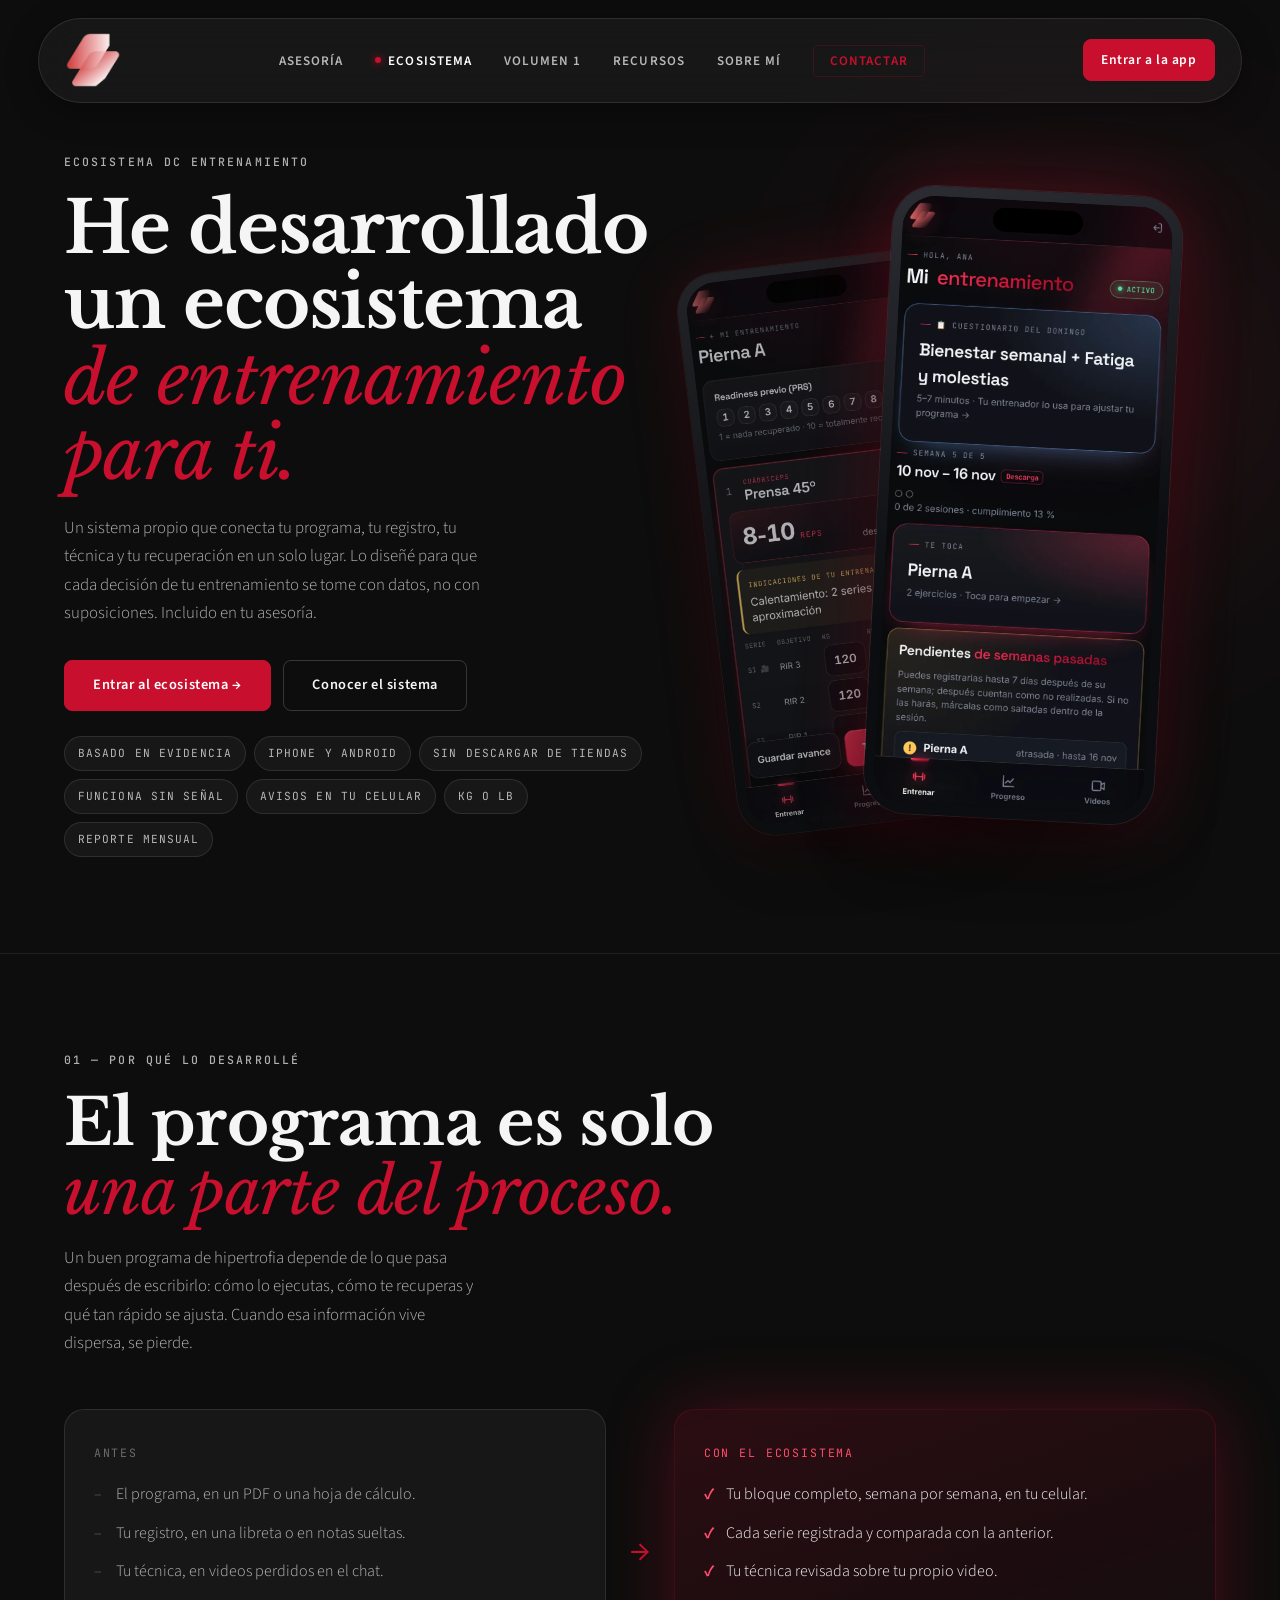
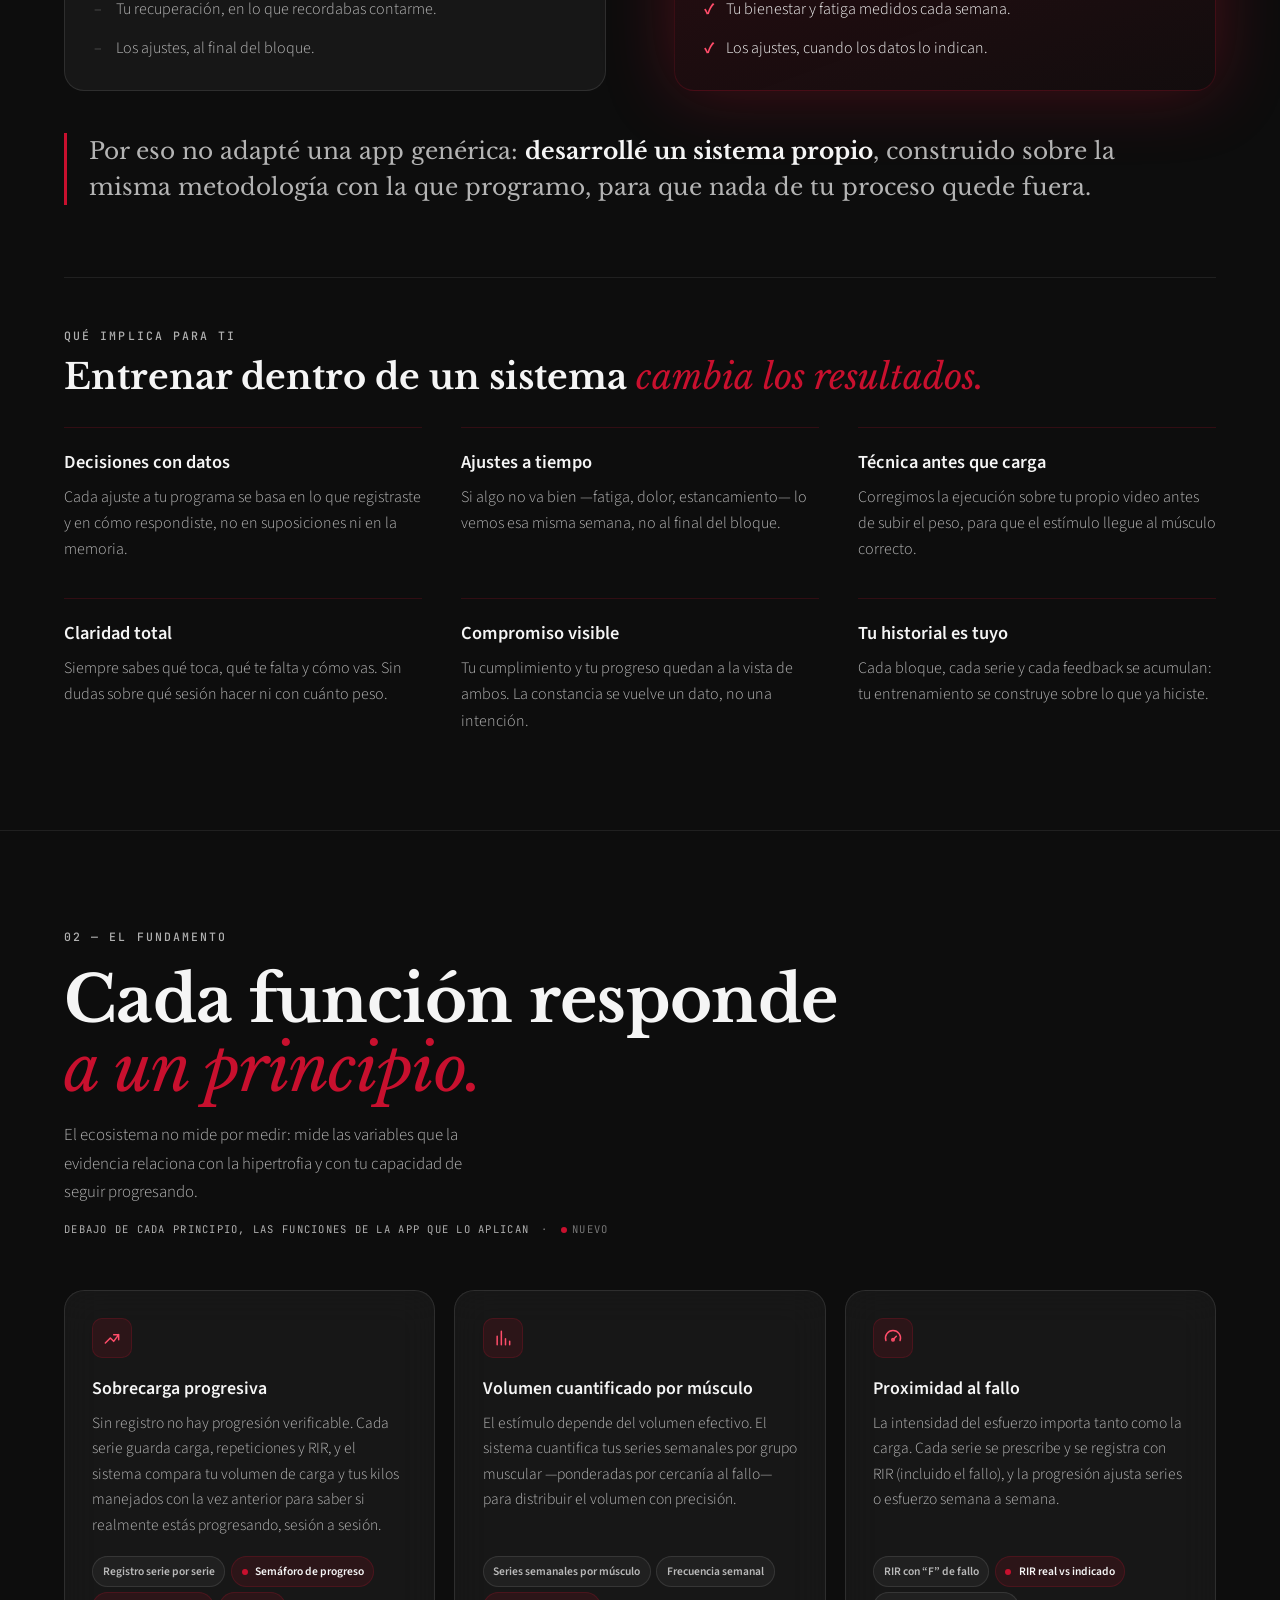
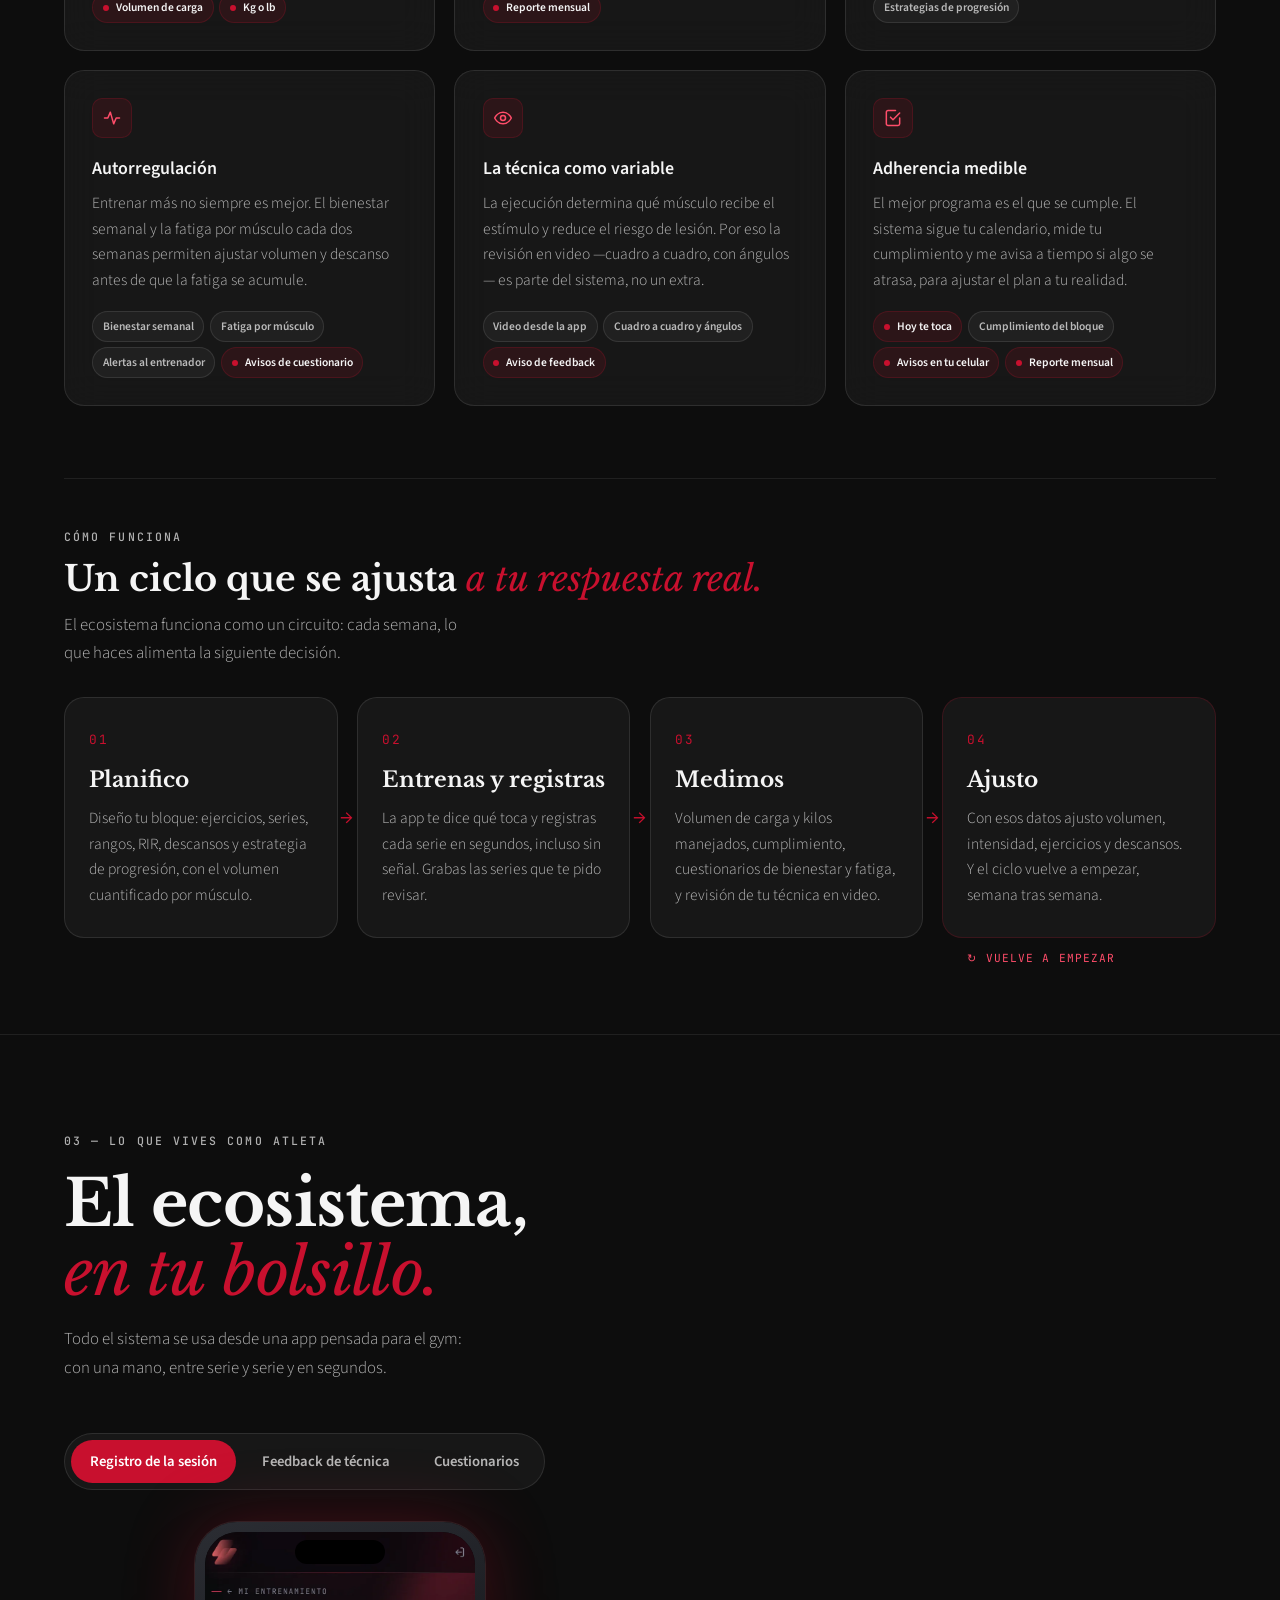
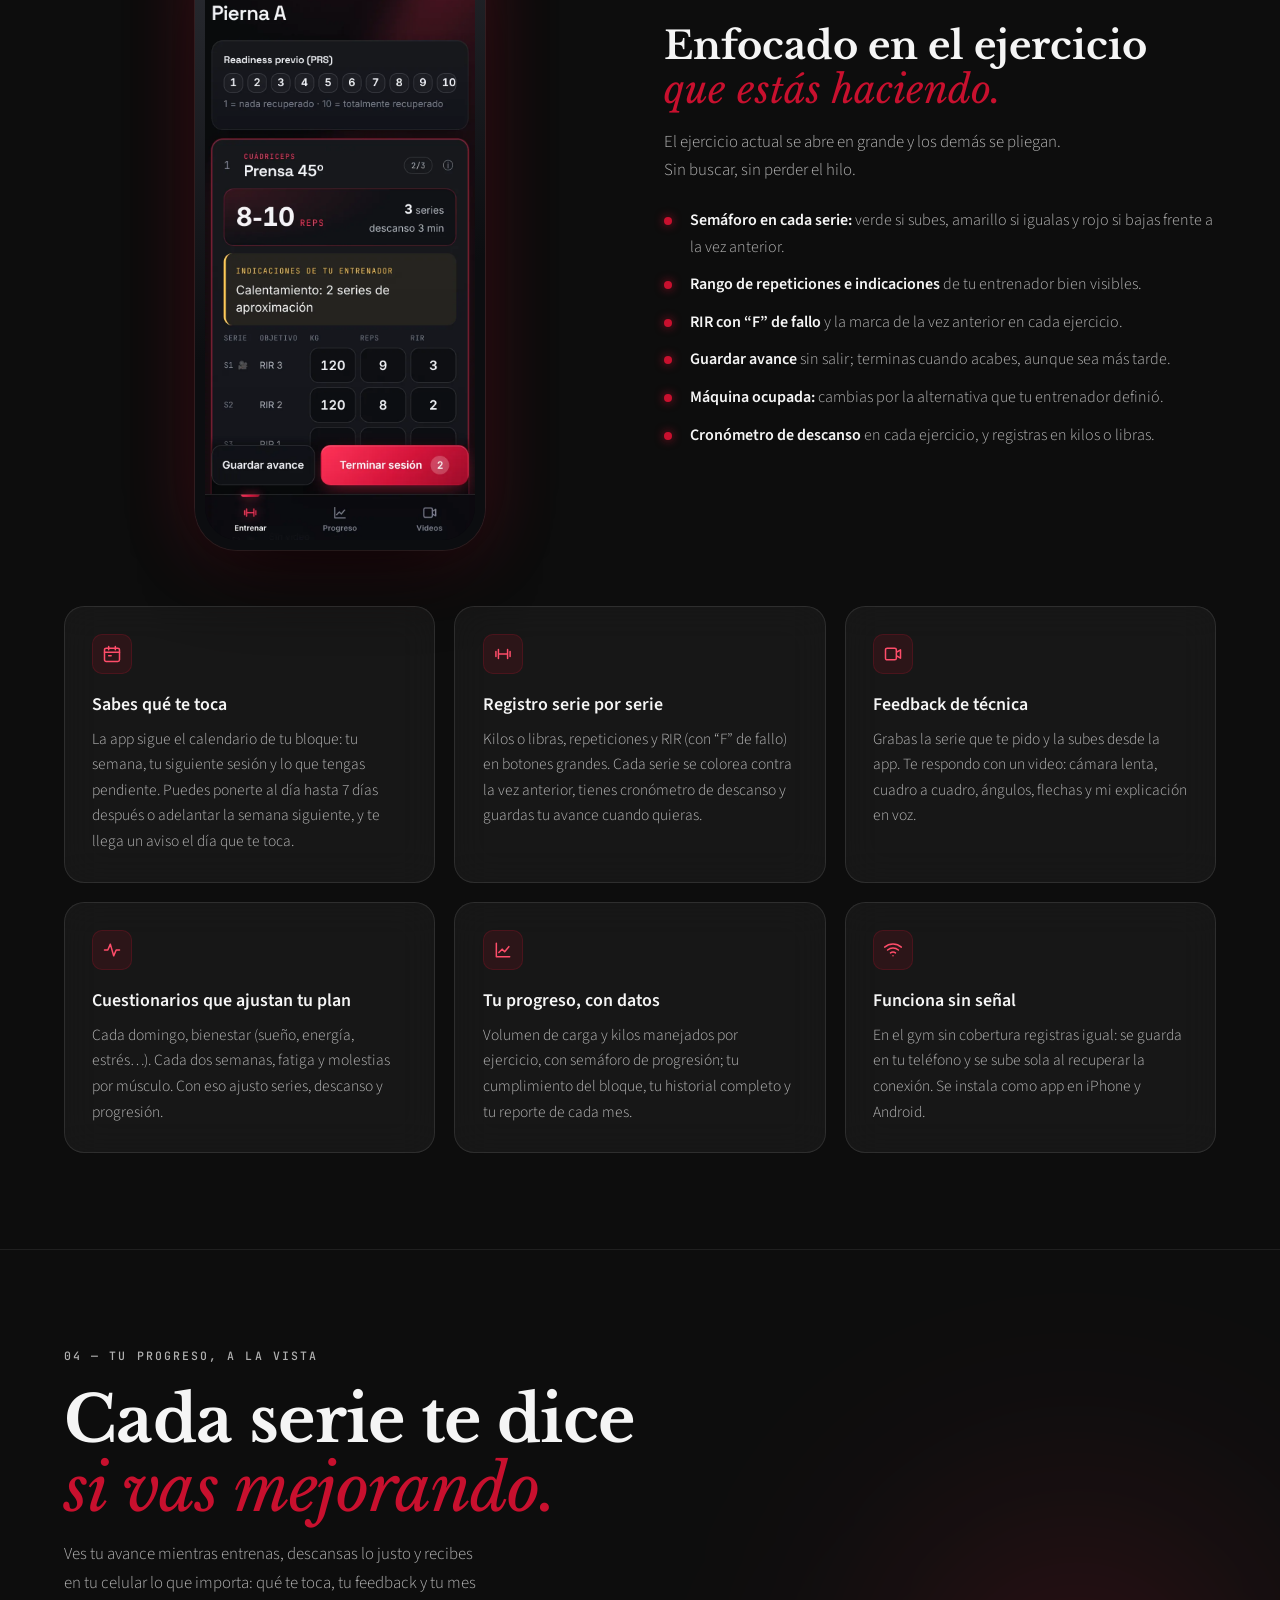
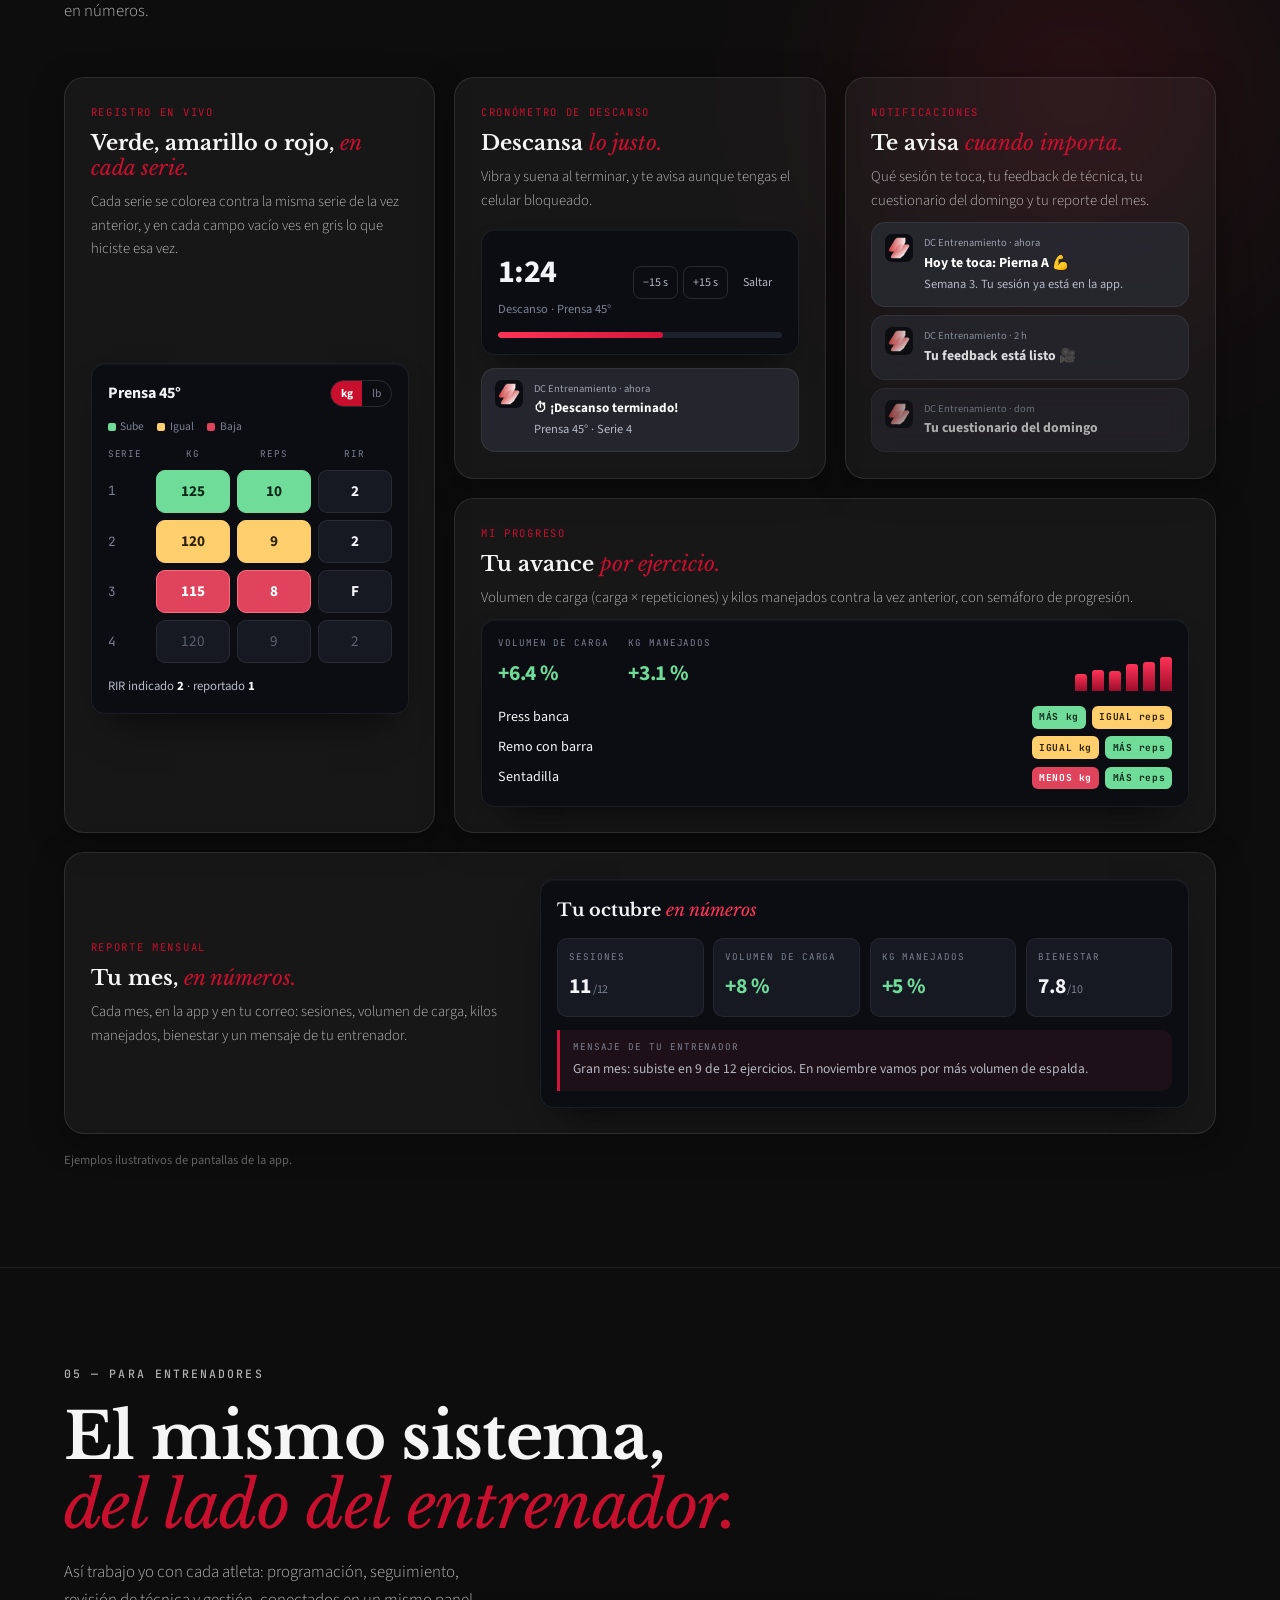
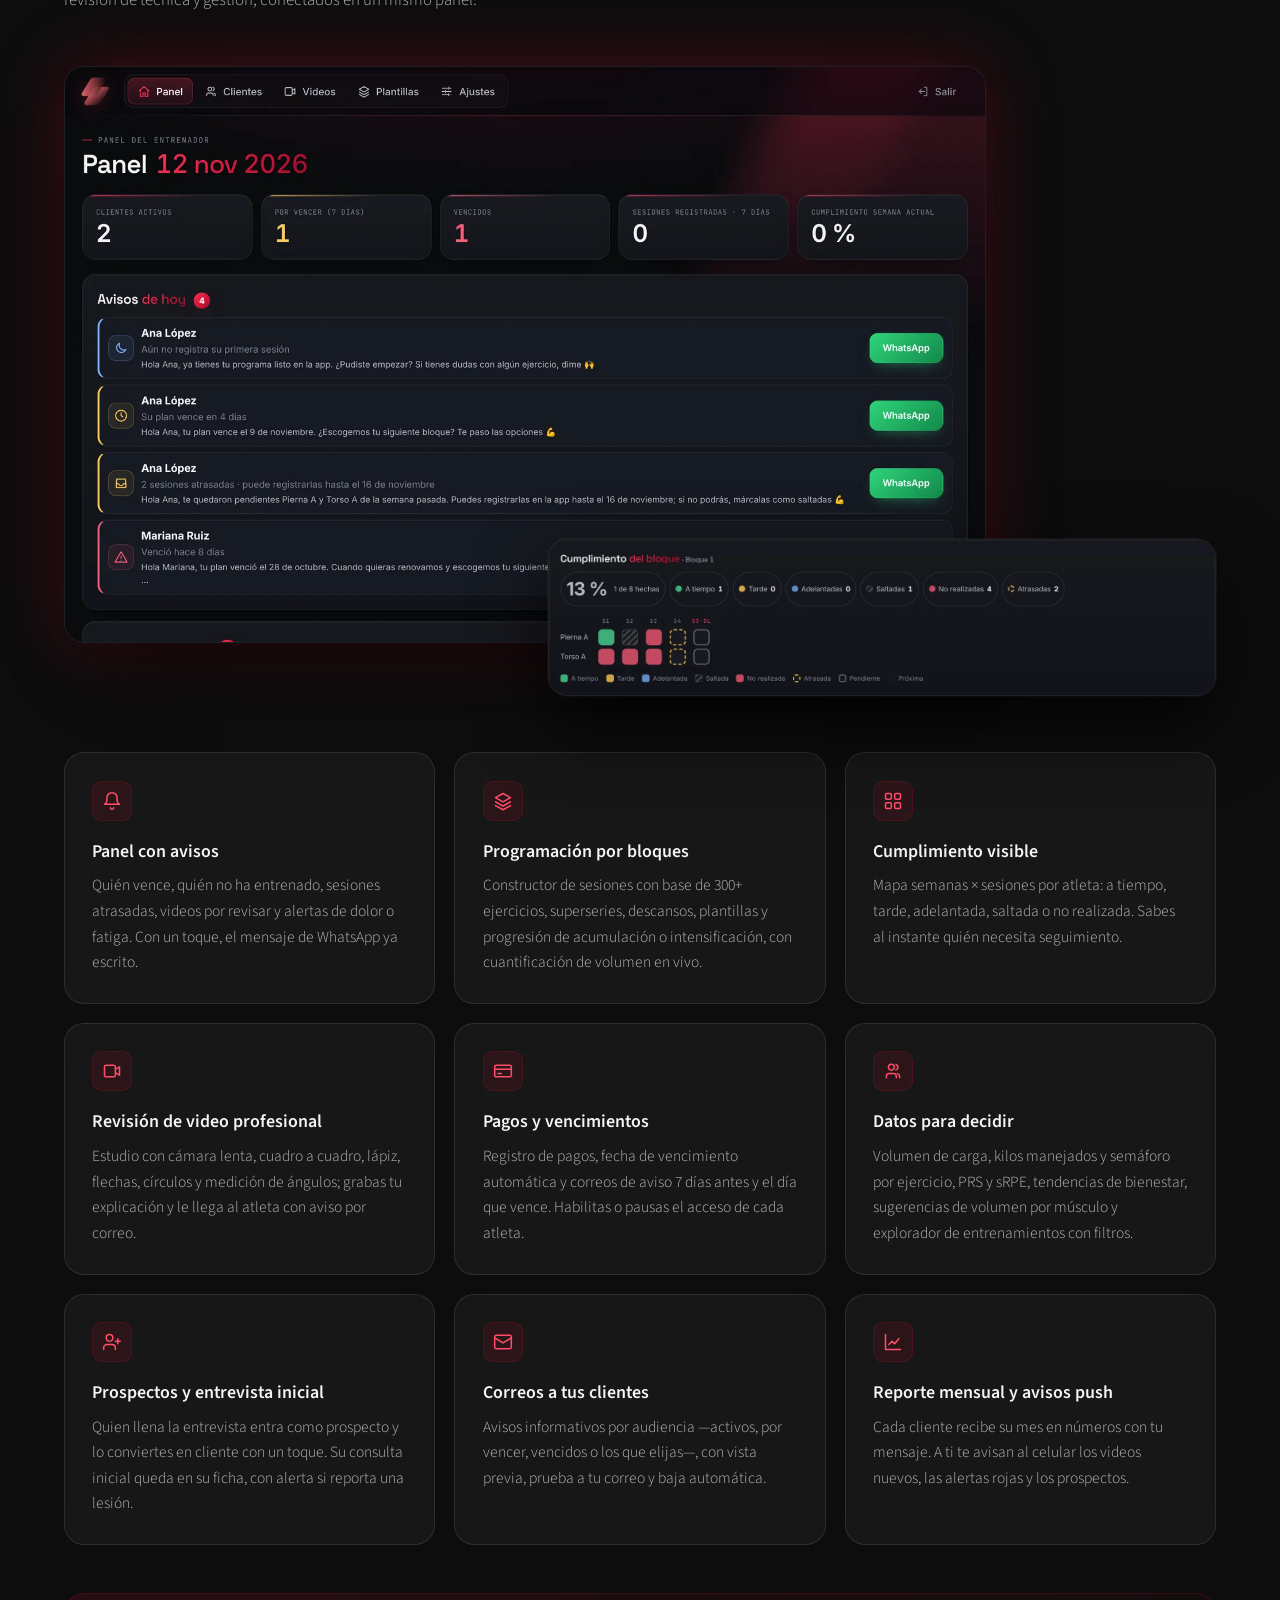
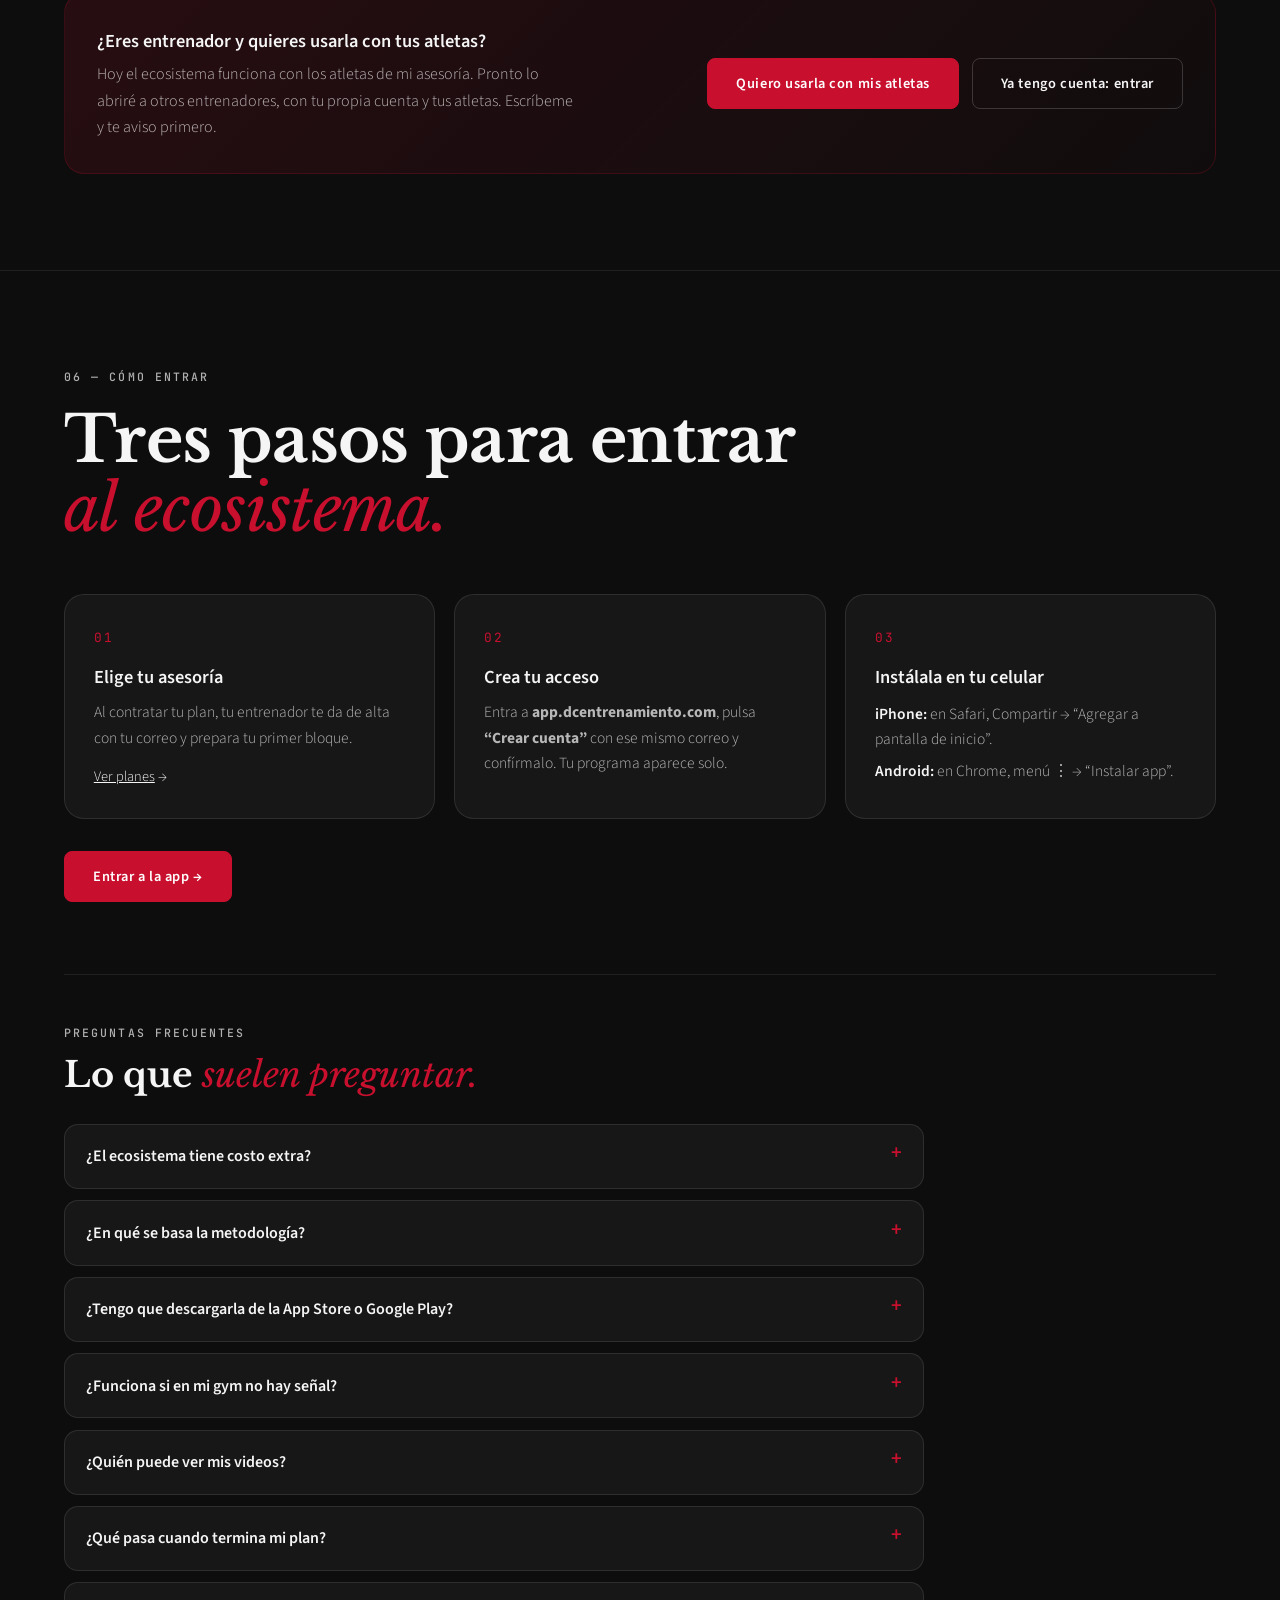
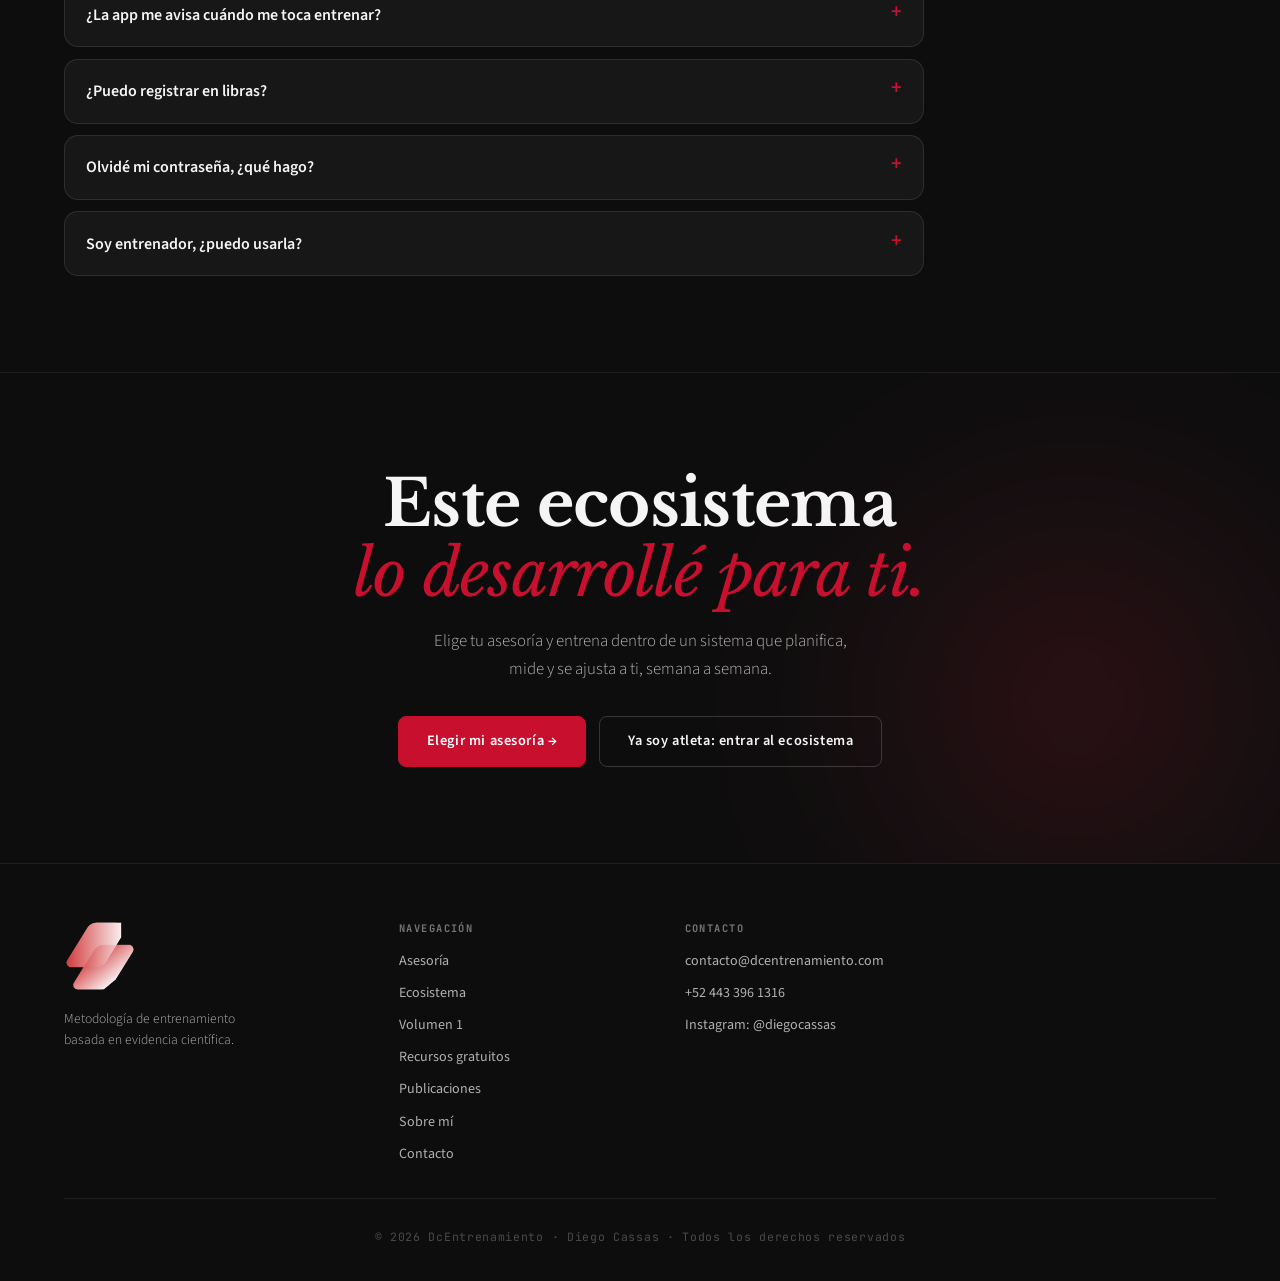
==== commit 806b8281: "Web: chips de funciones en las tarjetas del fundamento Debajo de cada principio (sobrecarga progresi" ====
--- a/app.html
+++ b/app.html
@@ -15,7 +15,7 @@
   <link rel="preconnect" href="https://fonts.googleapis.com" />
   <link rel="preconnect" href="https://fonts.gstatic.com" crossorigin />
   <link href="https://fonts.googleapis.com/css2?family=Libre+Baskerville:ital,wght@0,400;0,700;1,400&family=Source+Sans+3:wght@300;400;600;700&family=JetBrains+Mono:wght@400;500&display=swap" rel="stylesheet" />
-  <link rel="stylesheet" href="styles.css?v=20261117" />
+  <link rel="stylesheet" href="styles.css?v=20261117b" />
 </head>
 <body class="dcapp-page">
 
@@ -146,15 +146,16 @@
           <p class="section-kicker">02 — El fundamento</p>
           <h2 class="section-heading" id="fundamento-heading">Cada función responde<br><em>a un principio.</em></h2>
           <p class="section-sub">El ecosistema no mide por medir: mide las variables que la evidencia relaciona con la hipertrofia y con tu capacidad de seguir progresando.</p>
+          <p class="feature-chips-note">Debajo de cada principio, las funciones de la app que lo aplican <span class="feature-chips-legend">· <i></i>Nuevo</span></p>
         </div>
         <p class="swipe-hint" aria-hidden="true">Desliza para ver más →</p>
         <div class="dcapp-grid">
-          <article class="dcapp-card reveal" data-reveal><span class="dcapp-ico" aria-hidden="true"><svg viewBox="0 0 24 24" fill="none" stroke="currentColor" stroke-width="1.8" stroke-linecap="round" stroke-linejoin="round"><path d="M4 18l6-6 4 4 6-8M14 8h6v6"/></svg></span><h3>Sobrecarga progresiva</h3><p>Sin registro no hay progresión verificable. Cada serie guarda carga, repeticiones y RIR, y el sistema compara tu volumen de carga y tus kilos manejados con la vez anterior para saber si realmente estás progresando, sesión a sesión.</p></article>
-          <article class="dcapp-card reveal" data-reveal><span class="dcapp-ico" aria-hidden="true"><svg viewBox="0 0 24 24" fill="none" stroke="currentColor" stroke-width="1.8" stroke-linecap="round" stroke-linejoin="round"><path d="M5 20V10M10 20V4M15 20v-7M20 20v-4"/></svg></span><h3>Volumen cuantificado por músculo</h3><p>El estímulo depende del volumen efectivo. El sistema cuantifica tus series semanales por grupo muscular —ponderadas por cercanía al fallo— para distribuir el volumen con precisión.</p></article>
-          <article class="dcapp-card reveal" data-reveal><span class="dcapp-ico" aria-hidden="true"><svg viewBox="0 0 24 24" fill="none" stroke="currentColor" stroke-width="1.8" stroke-linecap="round" stroke-linejoin="round"><path d="M12 14l4-4M3.5 15a9 9 0 1 1 17 0"/><circle cx="12" cy="14" r="1.5"/></svg></span><h3>Proximidad al fallo</h3><p>La intensidad del esfuerzo importa tanto como la carga. Cada serie se prescribe y se registra con RIR (incluido el fallo), y la progresión ajusta series o esfuerzo semana a semana.</p></article>
-          <article class="dcapp-card reveal" data-reveal><span class="dcapp-ico" aria-hidden="true"><svg viewBox="0 0 24 24" fill="none" stroke="currentColor" stroke-width="1.8" stroke-linecap="round" stroke-linejoin="round"><path d="M3 12h4l3-7 4 14 3-7h4"/></svg></span><h3>Autorregulación</h3><p>Entrenar más no siempre es mejor. El bienestar semanal y la fatiga por músculo cada dos semanas permiten ajustar volumen y descanso antes de que la fatiga se acumule.</p></article>
-          <article class="dcapp-card reveal" data-reveal><span class="dcapp-ico" aria-hidden="true"><svg viewBox="0 0 24 24" fill="none" stroke="currentColor" stroke-width="1.8" stroke-linecap="round" stroke-linejoin="round"><path d="M2 12s3.5-7 10-7 10 7 10 7-3.5 7-10 7S2 12 2 12z"/><circle cx="12" cy="12" r="3"/></svg></span><h3>La técnica como variable</h3><p>La ejecución determina qué músculo recibe el estímulo y reduce el riesgo de lesión. Por eso la revisión en video —cuadro a cuadro, con ángulos— es parte del sistema, no un extra.</p></article>
-          <article class="dcapp-card reveal" data-reveal><span class="dcapp-ico" aria-hidden="true"><svg viewBox="0 0 24 24" fill="none" stroke="currentColor" stroke-width="1.8" stroke-linecap="round" stroke-linejoin="round"><path d="M9 11l3 3 8-8"/><path d="M20 12v7a2 2 0 0 1-2 2H6a2 2 0 0 1-2-2V5a2 2 0 0 1 2-2h9"/></svg></span><h3>Adherencia medible</h3><p>El mejor programa es el que se cumple. El sistema sigue tu calendario, mide tu cumplimiento y me avisa a tiempo si algo se atrasa, para ajustar el plan a tu realidad.</p></article>
+          <article class="dcapp-card reveal" data-reveal><span class="dcapp-ico" aria-hidden="true"><svg viewBox="0 0 24 24" fill="none" stroke="currentColor" stroke-width="1.8" stroke-linecap="round" stroke-linejoin="round"><path d="M4 18l6-6 4 4 6-8M14 8h6v6"/></svg></span><h3>Sobrecarga progresiva</h3><p>Sin registro no hay progresión verificable. Cada serie guarda carga, repeticiones y RIR, y el sistema compara tu volumen de carga y tus kilos manejados con la vez anterior para saber si realmente estás progresando, sesión a sesión.</p><ul class="feature-chips feature-chips--card" role="list" aria-label="En la app"><li>Registro serie por serie</li><li class="is-new">Semáforo de progreso</li><li class="is-new">Volumen de carga</li><li class="is-new">Kg o lb</li></ul></article>
+          <article class="dcapp-card reveal" data-reveal><span class="dcapp-ico" aria-hidden="true"><svg viewBox="0 0 24 24" fill="none" stroke="currentColor" stroke-width="1.8" stroke-linecap="round" stroke-linejoin="round"><path d="M5 20V10M10 20V4M15 20v-7M20 20v-4"/></svg></span><h3>Volumen cuantificado por músculo</h3><p>El estímulo depende del volumen efectivo. El sistema cuantifica tus series semanales por grupo muscular —ponderadas por cercanía al fallo— para distribuir el volumen con precisión.</p><ul class="feature-chips feature-chips--card" role="list" aria-label="En la app"><li>Series semanales por músculo</li><li>Frecuencia semanal</li><li class="is-new">Reporte mensual</li></ul></article>
+          <article class="dcapp-card reveal" data-reveal><span class="dcapp-ico" aria-hidden="true"><svg viewBox="0 0 24 24" fill="none" stroke="currentColor" stroke-width="1.8" stroke-linecap="round" stroke-linejoin="round"><path d="M12 14l4-4M3.5 15a9 9 0 1 1 17 0"/><circle cx="12" cy="14" r="1.5"/></svg></span><h3>Proximidad al fallo</h3><p>La intensidad del esfuerzo importa tanto como la carga. Cada serie se prescribe y se registra con RIR (incluido el fallo), y la progresión ajusta series o esfuerzo semana a semana.</p><ul class="feature-chips feature-chips--card" role="list" aria-label="En la app"><li>RIR con “F” de fallo</li><li class="is-new">RIR real vs indicado</li><li>Estrategias de progresión</li></ul></article>
+          <article class="dcapp-card reveal" data-reveal><span class="dcapp-ico" aria-hidden="true"><svg viewBox="0 0 24 24" fill="none" stroke="currentColor" stroke-width="1.8" stroke-linecap="round" stroke-linejoin="round"><path d="M3 12h4l3-7 4 14 3-7h4"/></svg></span><h3>Autorregulación</h3><p>Entrenar más no siempre es mejor. El bienestar semanal y la fatiga por músculo cada dos semanas permiten ajustar volumen y descanso antes de que la fatiga se acumule.</p><ul class="feature-chips feature-chips--card" role="list" aria-label="En la app"><li>Bienestar semanal</li><li>Fatiga por músculo</li><li>Alertas al entrenador</li><li class="is-new">Avisos de cuestionario</li></ul></article>
+          <article class="dcapp-card reveal" data-reveal><span class="dcapp-ico" aria-hidden="true"><svg viewBox="0 0 24 24" fill="none" stroke="currentColor" stroke-width="1.8" stroke-linecap="round" stroke-linejoin="round"><path d="M2 12s3.5-7 10-7 10 7 10 7-3.5 7-10 7S2 12 2 12z"/><circle cx="12" cy="12" r="3"/></svg></span><h3>La técnica como variable</h3><p>La ejecución determina qué músculo recibe el estímulo y reduce el riesgo de lesión. Por eso la revisión en video —cuadro a cuadro, con ángulos— es parte del sistema, no un extra.</p><ul class="feature-chips feature-chips--card" role="list" aria-label="En la app"><li>Video desde la app</li><li>Cuadro a cuadro y ángulos</li><li class="is-new">Aviso de feedback</li></ul></article>
+          <article class="dcapp-card reveal" data-reveal><span class="dcapp-ico" aria-hidden="true"><svg viewBox="0 0 24 24" fill="none" stroke="currentColor" stroke-width="1.8" stroke-linecap="round" stroke-linejoin="round"><path d="M9 11l3 3 8-8"/><path d="M20 12v7a2 2 0 0 1-2 2H6a2 2 0 0 1-2-2V5a2 2 0 0 1 2-2h9"/></svg></span><h3>Adherencia medible</h3><p>El mejor programa es el que se cumple. El sistema sigue tu calendario, mide tu cumplimiento y me avisa a tiempo si algo se atrasa, para ajustar el plan a tu realidad.</p><ul class="feature-chips feature-chips--card" role="list" aria-label="En la app"><li class="is-new">Hoy te toca</li><li>Cumplimiento del bloque</li><li class="is-new">Avisos en tu celular</li><li class="is-new">Reporte mensual</li></ul></article>
         </div>
 
         <div class="dcapp-sub" id="ciclo">
@@ -494,6 +495,6 @@
   <script defer src="lib/gsap.min.js"></script>
   <script defer src="lib/ScrollTrigger.min.js"></script>
   <script defer src="lib/manifest.js"></script>
-  <script defer src="main.js?v=20261117"></script>
+  <script defer src="main.js?v=20261117b"></script>
 </body>
 </html>
--- a/styles.css
+++ b/styles.css
@@ -1820,3 +1820,9 @@
 .bento-card--report .ui-screen { margin-top: 0; }
 .feature-chips-legend { color: var(--gris); margin-left: 0.3rem; }
 .feature-chips-legend i { display: inline-block; width: 6px; height: 6px; border-radius: 50%; background: var(--rojo); margin: 0 0.35rem 0 0.3rem; vertical-align: middle; }
+
+/* Chips dentro de las tarjetas del fundamento (página de la app) */
+.dcapp-card { display: flex; flex-direction: column; }
+.feature-chips--card { margin-top: auto; padding-top: 1.1rem; gap: 0.35rem; }
+.feature-chips--card li { font-size: 0.72rem; padding: 0.3rem 0.6rem; }
+.feature-chips-note { margin-top: 0.9rem; font-family: 'JetBrains Mono', monospace; font-size: 0.66rem; letter-spacing: 0.12em; text-transform: uppercase; color: var(--gris-claro); }
